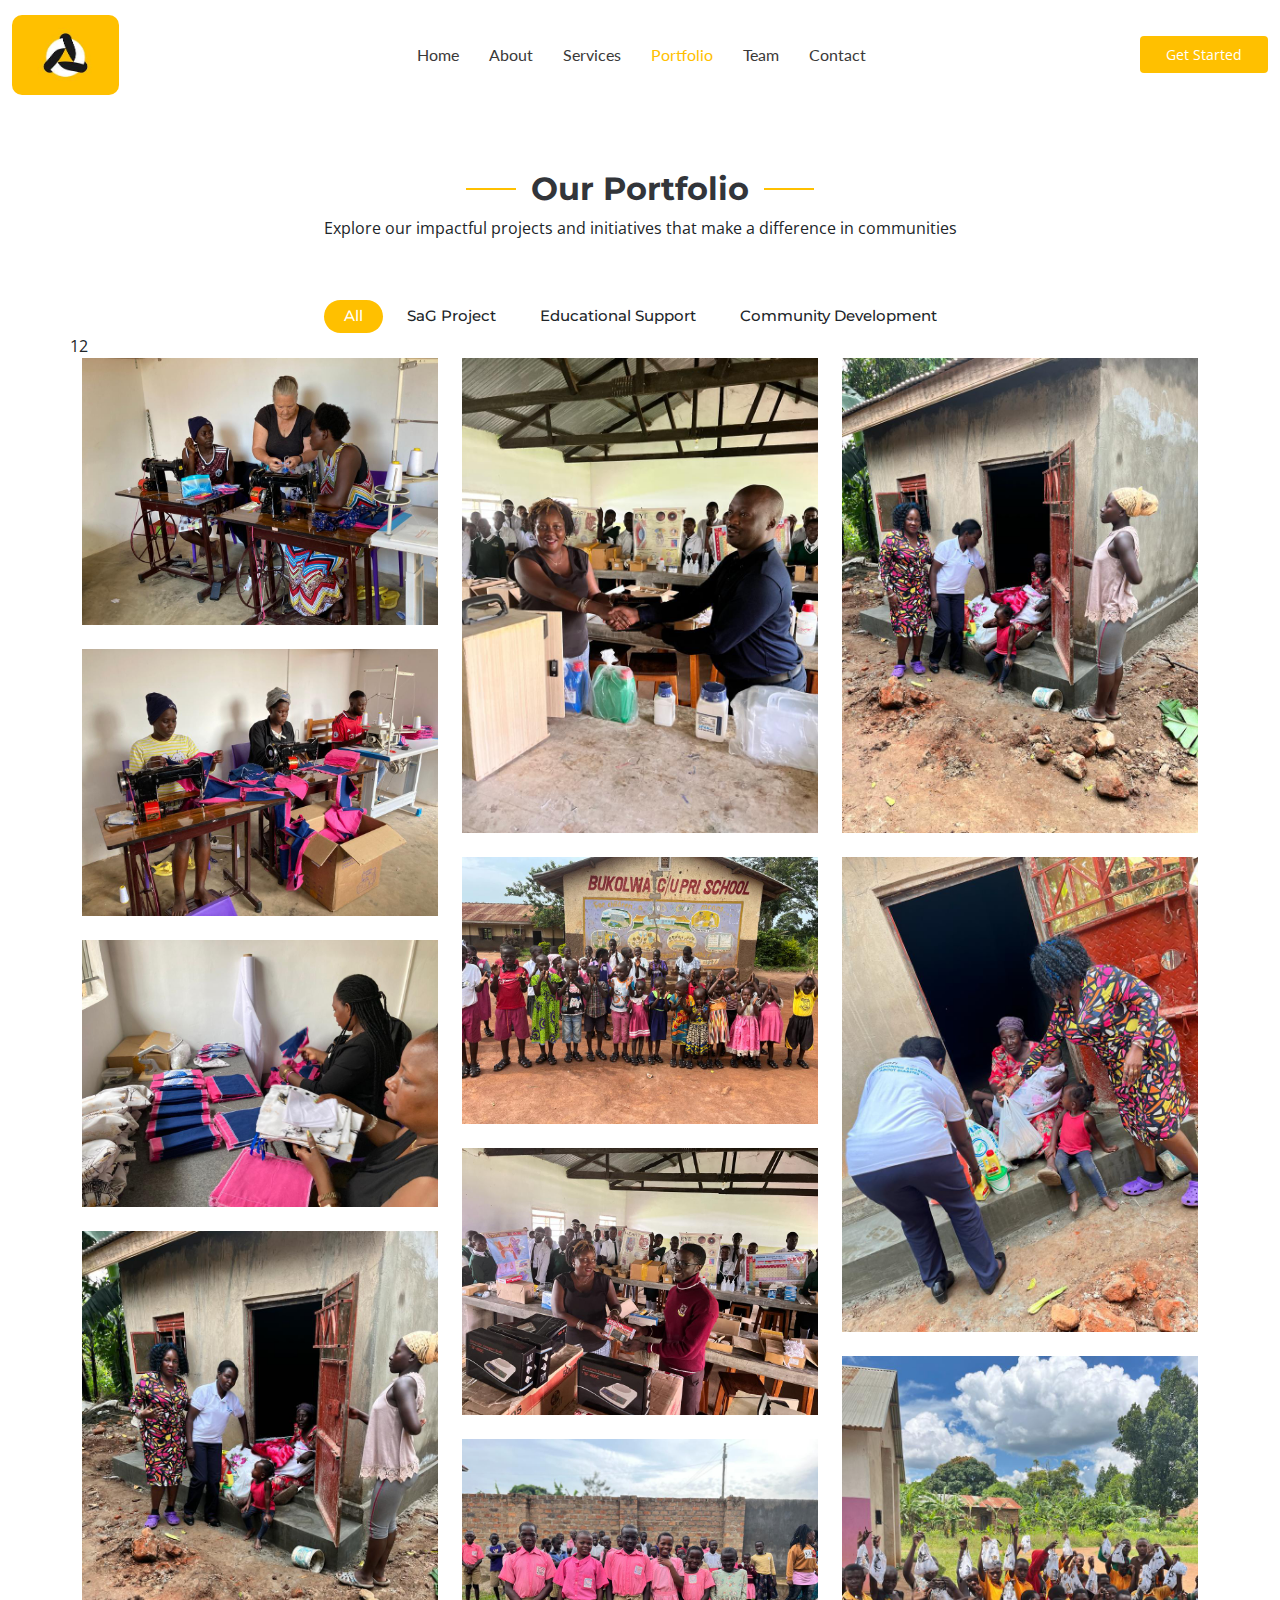
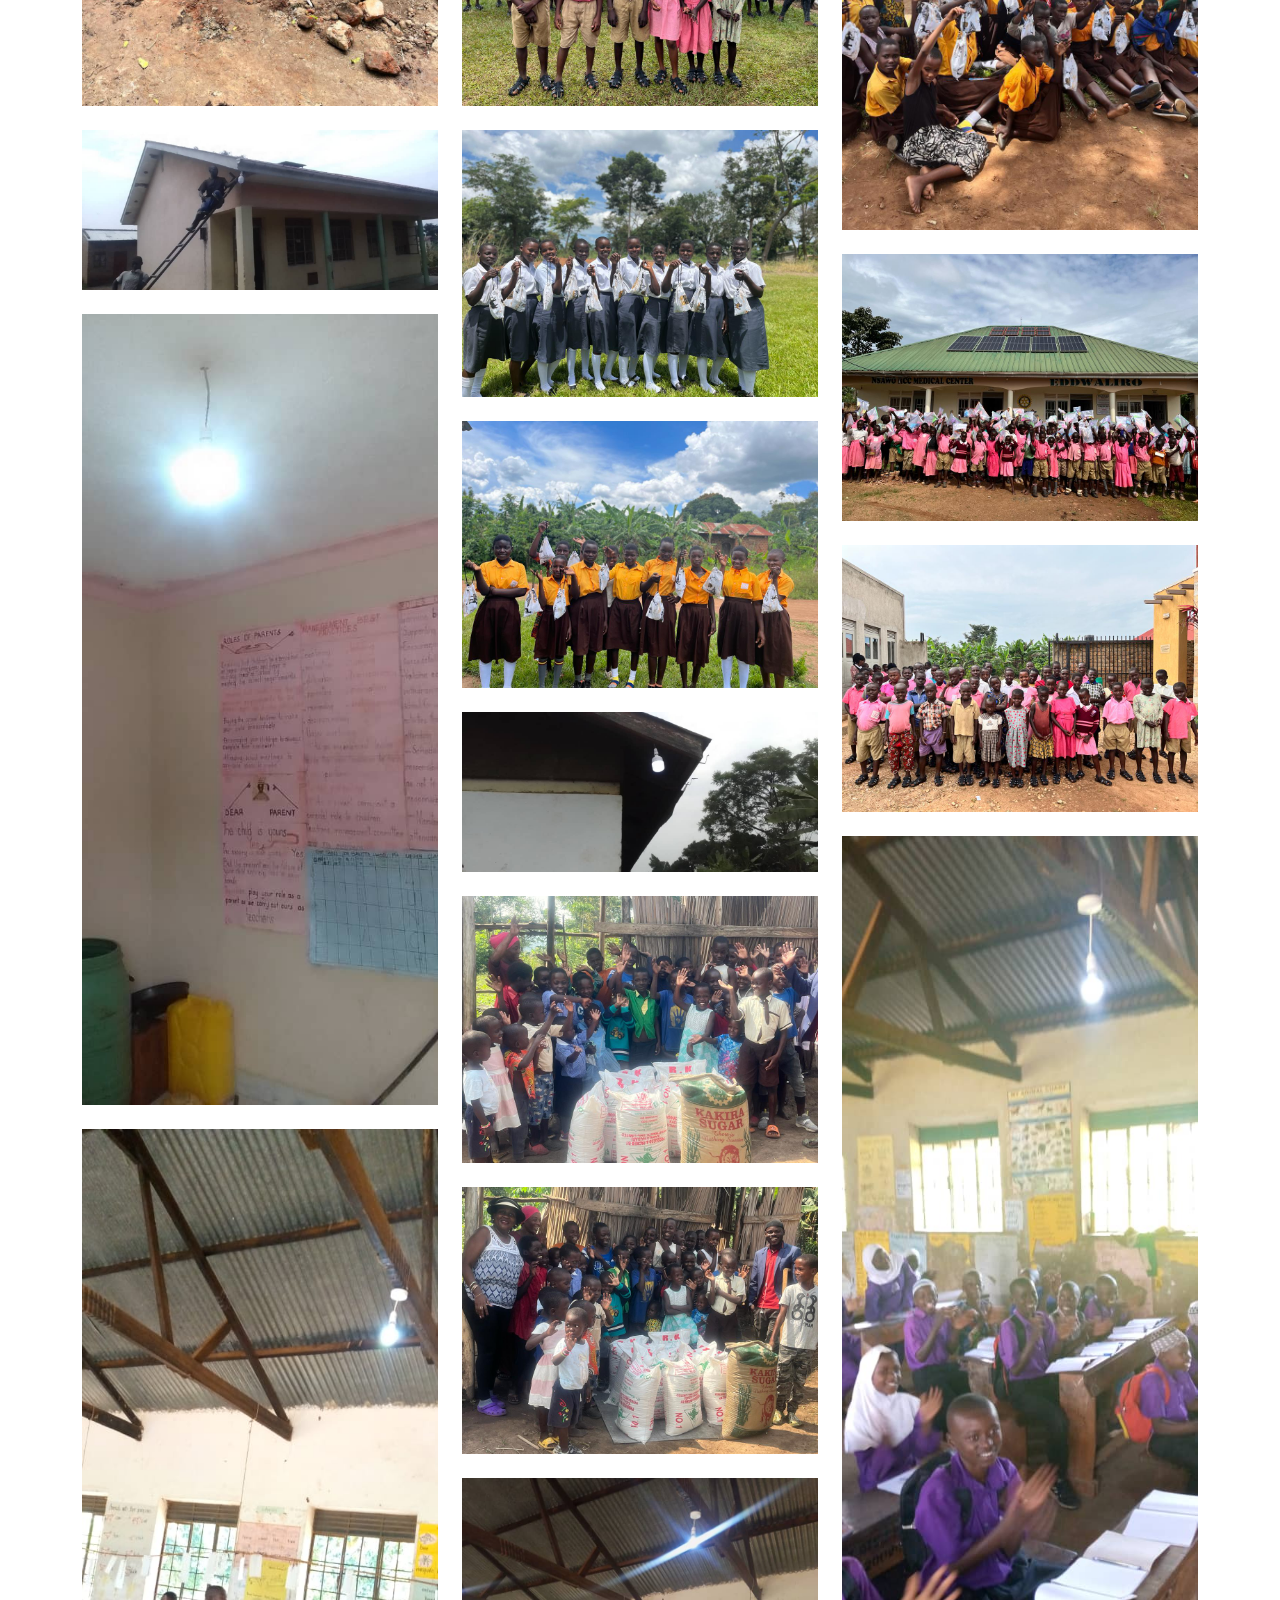
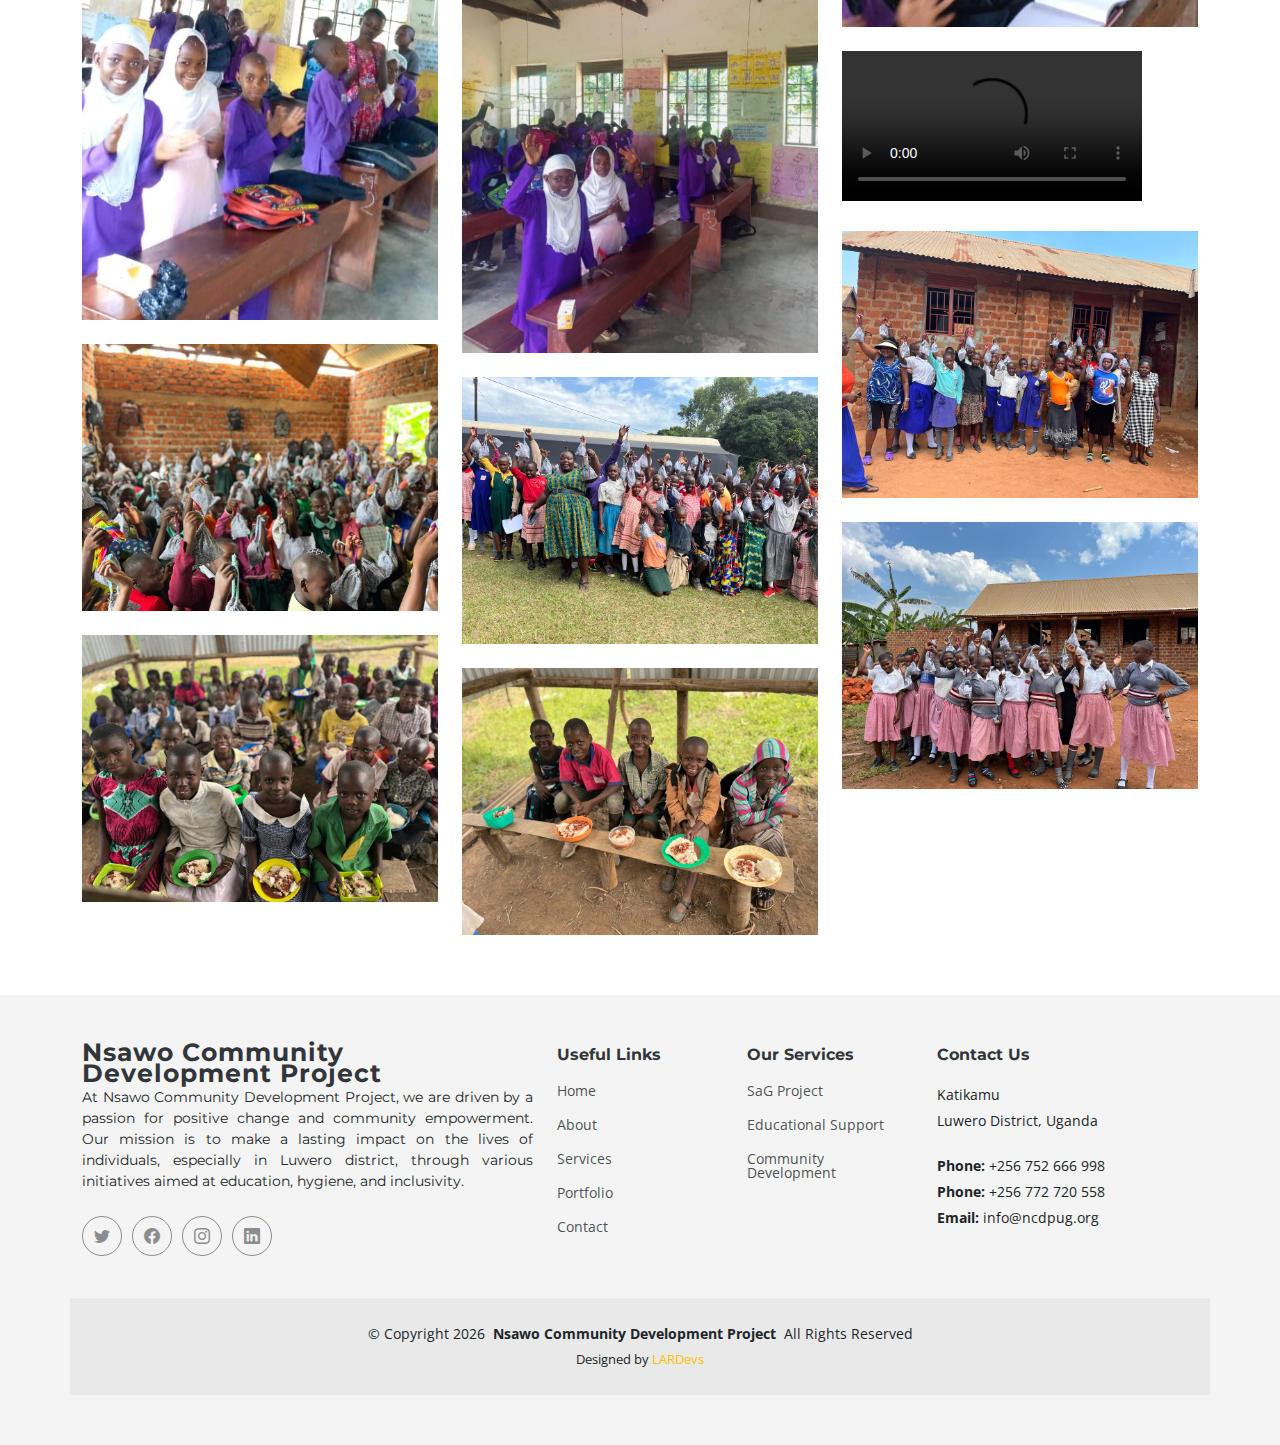
==== NCDPFrontend/portfolio.html @ 75bf456a "Updates" ====
<!DOCTYPE html>
<html lang="en">

<head>
    <meta charset="utf-8">
    <meta content="width=device-width, initial-scale=1.0" name="viewport">

    <title>Portfolio - Nsawo Community Development Project</title>
    <meta content="" name="description">
    <meta content="" name="keywords">

    <!-- Favicons -->
    <link href="assets/img/favicon.png" rel="icon">
    <link href="assets/img/apple-touch-icon.png" rel="apple-touch-icon">

    <!-- Fonts -->
    <link href="https://fonts.googleapis.com" rel="preconnect">
    <link href="https://fonts.gstatic.com" rel="preconnect" crossorigin>
    <link href="https://fonts.googleapis.com/css2?family=Open+Sans:ital,wght@0,300;0,400;0,500;0,600;0,700;0,800;1,300;1,400;1,500;1,600;1,700;1,800&family=Montserrat:ital,wght@0,100;0,200;0,300;0,400;0,500;0,600;0,700;0,800;0,900;1,100;1,200;1,300;1,400;1,500;1,600;1,700;1,800;1,900&family=Lato:ital,wght@0,100;0,300;0,400;0,700;0,900;1,100;1,300;1,400;1,700;1,900&display=swap" rel="stylesheet">

    <!-- Vendor CSS Files -->
    <link href="assets/vendor/bootstrap/css/bootstrap.min.css" rel="stylesheet">
    <link href="assets/vendor/bootstrap-icons/bootstrap-icons.css" rel="stylesheet">
    <link href="assets/vendor/glightbox/css/glightbox.min.css" rel="stylesheet">
    <link href="assets/vendor/swiper/swiper-bundle.min.css" rel="stylesheet">
    <link href="assets/vendor/aos/aos.css" rel="stylesheet">

    <!-- Template Main CSS File -->
    <link href="assets/css/main.css" rel="stylesheet">
</head>

<body class="services-details-page" data-bs-spy="scroll" data-bs-target="#navmenu">

    <!-- ======= Header ======= -->
    <header id="header" class="header sticky-top d-flex align-items-center">
        <div class="container-fluid d-flex align-items-center justify-content-between">

            <a href="index.html" class="logo d-flex align-items-center me-auto me-xl-0">
                <!-- Uncomment the line below if you also wish to use an image logo -->
                <img src="assets/img/logo.png" alt="Logo">
                <!-- <h1>Append</h1>
                <span>.</span> -->
            </a>

            <!-- Nav Menu -->
            <nav id="navmenu" class="navmenu">
                <ul>
                    <li><a href="index.html">Home</a></li>
                    <li><a href="about.html">About</a></li>
                    <li><a href="services.html">Services</a></li>
                    <li><a href="portfolio.html" class="active">Portfolio</a></li>
                    <li><a href="team.html">Team</a></li>
                    <!-- <li><a href="blog.html">Blog</a></li> -->
                    <!-- <li class="dropdown has-dropdown"><a href="#"><span>Dropdown</span> <i class="bi bi-chevron-down"></i></a>
                        <ul class="dd-box-shadow">
                          <li><a href="#">Dropdown 1</a></li>
                          <li class="dropdown has-dropdown"><a href="#"><span>Deep Dropdown</span> <i class="bi bi-chevron-down"></i></a>
                            <ul class="dd-box-shadow">
                              <li><a href="#">Deep Dropdown 1</a></li>
                              <li><a href="#">Deep Dropdown 2</a></li>
                              <li><a href="#">Deep Dropdown 3</a></li>
                              <li><a href="#">Deep Dropdown 4</a></li>
                              <li><a href="#">Deep Dropdown 5</a></li>
                            </ul>
                          </li>
                          <li><a href="#">Dropdown 2</a></li>
                          <li><a href="#">Dropdown 3</a></li>
                          <li><a href="#">Dropdown 4</a></li>
                        </ul>
                      </li> -->
                    <li><a href="contact.html">Contact</a></li>
                </ul>
            
                <i class="mobile-nav-toggle d-xl-none bi bi-list"></i>
            </nav><!-- End Nav Menu -->

            <a class="btn-getstarted" href="about.html">Get Started</a>

        </div>
    </header><!-- End Header -->

    <main id="main">
        <!-- Portfolio Section - Home Page -->
        <section id="portfolio" class="portfolio">

        <!-- Section Title -->
        <div class="container section-title" data-aos="fade-up">
          <h2>Our Portfolio</h2>
          <p>Explore our impactful projects and initiatives that make a difference in communities</p>
        </div><!-- End Section Title -->


        <div class="container">

            <div class="isotope-layout" data-default-filter="*" data-layout="masonry" data-sort="original-order">

            <ul class="portfolio-filters isotope-filters" data-aos="fade-up" data-aos-delay="100">
                <li data-filter="*" class="filter-active">All</li>
                <li data-filter=".filter-app">SaG Project</li>
                <li data-filter=".filter-product">Educational Support</li>
                <li data-filter=".filter-branding">Community Development</li>
            </ul><!-- End Portfolio Filters -->

            <div class="row gy-4 isotope-container" data-aos="fade-up" data-aos-delay="200">

                <div class="col-lg-4 col-md-6 portfolio-item isotope-item filter-app">
                <img src="assets/img/SaG Project/IMG-20240110-WA0005.jpg" class="img-fluid" alt="">
                <div class="portfolio-info">
                    <h4>SaG Project</h4>
                    <p>1st sewing center producing reusable hygenic and enviromentaly friendly sanitary kits</p>
                    <a href="assets/img/SaG Project/IMG-20240110-WA0005.jpg" title="App 1" data-gallery="portfolio-gallery-app" class="glightbox preview-link"><i class="bi bi-zoom-in"></i></a>
                </div>
                </div><!-- End Portfolio Item -->

                <div class="col-lg-4 col-md-6 portfolio-item isotope-item filter-product">
                <img src="assets/img/Educational Support/IMG-20240110-WA0011.jpg" class="img-fluid" alt="">
                <div class="portfolio-info">
                    <h4>Educational Support</h4>
                    <p>Provided science equipment to Ssaku Secondary school</p>
                    <a href="assets/img/Educational Support/IMG-20240110-WA0011.jpg" title="Product 1" data-gallery="portfolio-gallery-product" class="glightbox preview-link"><i class="bi bi-zoom-in"></i></a>
                </div>
                </div><!-- End Portfolio Item -->

                <div class="col-lg-4 col-md-6 portfolio-item isotope-item filter-branding">
                <img src="assets/img/Community Development/WhatsApp Image 2024-01-10 at 08.46.13_1f01ff75.jpg" class="img-fluid" alt="">
                <div class="portfolio-info">
                    <h4>Community Development</h4>
                    <p>Refurbished a home of a grand mother of a physically disabled child ie Angel.</p>
                    <a href="assets/img/Community Development/WhatsApp Image 2024-01-10 at 08.46.13_1f01ff75.jpg" title="Branding 1" data-gallery="portfolio-gallery-branding" class="glightbox preview-link"><i class="bi bi-zoom-in"></i></a>
                </div>
                </div><!-- End Portfolio Item -->

                <div class="col-lg-4 col-md-6 portfolio-item isotope-item filter-app">
                <img src="assets/img/SaG Project/IMG-20240110-WA0006.jpg" class="img-fluid" alt="">
                <div class="portfolio-info">
                    <h4>SaG Project</h4>
                    <p>We have distributed over 1500kits to girls in rural schools.</p>
                    <a href="assets/img/SaG Project/IMG-20240110-WA0006.jpg" title="App 2" data-gallery="portfolio-gallery-app" class="glightbox preview-link"><i class="bi bi-zoom-in"></i></a>
                </div>
                </div><!-- End Portfolio Item -->

                <div class="col-lg-4 col-md-6 portfolio-item isotope-item filter-product">
                <img src="assets/img/Educational Support/WhatsApp Image 2024-01-10 at 08.50.27_135274da.jpg" class="img-fluid" alt="">
                <div class="portfolio-info">
                    <h4>Educational Support</h4>
                    <p>Distributed 100 pairs of shoes that grow to Bukolwa church of Uganda Primary school and Nsawo church of Uganda Primary
                    school.</p>
                    <a href="assets/img/Educational Support/WhatsApp Image 2024-01-10 at 08.50.27_135274da.jpg" title="Product 2" data-gallery="portfolio-gallery-product" class="glightbox preview-link"><i class="bi bi-zoom-in"></i></a>
                </div>
                </div><!-- End Portfolio Item -->

                <div class="col-lg-4 col-md-6 portfolio-item isotope-item filter-branding">
                <img src="assets/img/Community Development/WhatsApp Image 2024-01-10 at 08.46.13_5d9f3b1a.jpg" class="img-fluid" alt="">
                <div class="portfolio-info">
                    <h4>Community Development</h4>
                    <p>Refurbished a home of a grand mother of a physically disabled child ie Angel.</p>
                    <a href="assets/img/Community Development/WhatsApp Image 2024-01-10 at 08.46.13_5d9f3b1a.jpg" title="Branding 2" data-gallery="portfolio-gallery-branding" class="glightbox preview-link"><i class="bi bi-zoom-in"></i></a>
                </div>
                </div><!-- End Portfolio Item -->

                <div class="col-lg-4 col-md-6 portfolio-item isotope-item filter-app">
                <img src="assets/img/SaG Project/IMG-20240110-WA0007.jpg" class="img-fluid" alt="">
                <div class="portfolio-info">
                    <h4>SaG Project</h4>
                    <p>Save a girl project focusing to keep girls in school.</p>
                    <a href="assets/img/SaG Project/IMG-20240110-WA0007.jpg" title="App 3" data-gallery="portfolio-gallery-app" class="glightbox preview-link"><i class="bi bi-zoom-in"></i></a>
                </div>
                </div><!-- End Portfolio Item -->

                <div class="col-lg-4 col-md-6 portfolio-item isotope-item filter-product">
                <img src="assets/img/Educational Support/IMG-20240110-WA0013.jpg" class="img-fluid" alt="">
                <div class="portfolio-info">
                    <h4>Educational Support</h4>
                    <p>The school has a population of 540 students and its located in Luwero district.</p>
                    <a href="assets/img/Educational Support/IMG-20240110-WA0013.jpg" title="Product 3" data-gallery="portfolio-gallery-product" class="glightbox preview-link"><i class="bi bi-zoom-in"></i></a>
                </div>
                </div><!-- End Portfolio Item -->

                <div class="col-lg-4 col-md-6 portfolio-item isotope-item filter-branding">
                <img src="assets/img/Community Development/WhatsApp Image 2024-01-10 at 08.46.13_9b236175.jpg" class="img-fluid" alt="">
                <div class="portfolio-info">
                    <h4>Community Development</h4>
                    <p>Refurbished a home of a grand mother of a physically disabled child ie Angel.</p>
                    <a href="assets/img/Community Development/WhatsApp Image 2024-01-10 at 08.46.13_9b236175.jpg" title="Branding 2" data-gallery="portfolio-gallery-branding" class="glightbox preview-link"><i class="bi bi-zoom-in"></i></a>
                </div>
                </div><!-- End Portfolio Item -->

                <div class="col-lg-4 col-md-6 portfolio-item isotope-item filter-app">
                  <img src="assets/img/SaG Project/IMG-20240110-WA0008.jpg" class="img-fluid" alt="">
                  <div class="portfolio-info">
                    <h4>SaG Project</h4>
                    <p>1st sewing center producing reusable hygenic and enviromentaly friendly sanitary kits</p>
                    <a href="assets/img/SaG Project/IMG-20240110-WA0008.jpg" title="App 1" data-gallery="portfolio-gallery-app"
                      class="glightbox preview-link"><i class="bi bi-zoom-in"></i></a>
                  </div>
                </div><!-- End Portfolio Item -->
                
                <div class="col-lg-4 col-md-6 portfolio-item isotope-item filter-product">
                  <img src="assets/img/Educational Support/WhatsApp Image 2024-01-10 at 08.50.28_d2ff43da.jpg" class="img-fluid" alt="">
                  <div class="portfolio-info">
                    <h4>Educational Support</h4>
                    <p>All in Luwero district</p>
                    <a href="assets/img/Educational Support/WhatsApp Image 2024-01-10 at 08.50.28_d2ff43da.jpg" title="Product 1"
                      data-gallery="portfolio-gallery-product" class="glightbox preview-link"><i class="bi bi-zoom-in"></i></a>
                  </div>
                </div><!-- End Portfolio Item -->
                
                <div class="col-lg-4 col-md-6 portfolio-item isotope-item filter-branding">
                  <img src="assets/img/Community Development/IMG-20240110-WA0040.jpg" class="img-fluid" alt="">
                  <div class="portfolio-info">
                    <h4>Community Development</h4>
                    <p>Provided electricity to Balita Lwogi Primary school. It’s an intergrated school for children with special needs.</p>
                    <a href="assets/img/Community Development/IMG-20240110-WA0040.jpg" title="Branding 1"
                      data-gallery="portfolio-gallery-branding" class="glightbox preview-link"><i class="bi bi-zoom-in"></i></a>
                  </div>
                </div><!-- End Portfolio Item -->
                
                <div class="col-lg-4 col-md-6 portfolio-item isotope-item filter-app">
                  <img src="assets/img/SaG Project/IMG-20240110-WA0009.jpg" class="img-fluid" alt="">
                  <div class="portfolio-info">
                    <h4>SaG Project</h4>
                    <p>We have distributed over 1500kits to girls in rural schools.</p>
                    <a href="assets/img/SaG Project/IMG-20240110-WA0009.jpg" title="App 2" data-gallery="portfolio-gallery-app"
                      class="glightbox preview-link"><i class="bi bi-zoom-in"></i></a>
                  </div>
                </div><!-- End Portfolio Item -->
                
                <div class="col-lg-4 col-md-6 portfolio-item isotope-item filter-product">
                  <img src="assets/img/Educational Support/IMG-20240110-WA0037.jpg" class="img-fluid" alt="">
                  <div class="portfolio-info">
                    <h4>Educational Support</h4>
                    <p>Provided over 250 hygiene kits to children @ kit contains a toothbrush, toothpaste, comb, nail clippers, soap, wash
                    cloth, & Vaseline.</p>
                    <a href="assets/img/Educational Support/IMG-20240110-WA0037.jpg" title="Product 2"
                      data-gallery="portfolio-gallery-product" class="glightbox preview-link"><i class="bi bi-zoom-in"></i></a>
                  </div>
                </div><!-- End Portfolio Item -->
                
                <div class="col-lg-4 col-md-6 portfolio-item isotope-item filter-branding">
                  <img src="assets/img/Community Development/IMG-20240110-WA0042.jpg" class="img-fluid" alt="">
                  <div class="portfolio-info">
                    <h4>Community Development</h4>
                    <p>Balita Lwogi Primary school is an intergrated school for children with special needs.</p>
                    <a href="assets/img/Community Development/IMG-20240110-WA0042.jpg" title="Branding 2"
                      data-gallery="portfolio-gallery-branding" class="glightbox preview-link"><i class="bi bi-zoom-in"></i></a>
                  </div>
                </div><!-- End Portfolio Item -->
                
                <div class="col-lg-4 col-md-6 portfolio-item isotope-item filter-app">
                  <img src="assets/img/SaG Project/IMG-20240110-WA0010.jpg" class="img-fluid" alt="">
                  <div class="portfolio-info">
                    <h4>SaG Project</h4>
                    <p>Save a girl project meant to keep girls in school.</p>
                    <a href="assets/img/SaG Project/IMG-20240110-WA0010.jpg" title="App 3" data-gallery="portfolio-gallery-app"
                      class="glightbox preview-link"><i class="bi bi-zoom-in"></i></a>
                  </div>
                </div><!-- End Portfolio Item -->
                
                <div class="col-lg-4 col-md-6 portfolio-item isotope-item filter-product">
                  <img src="assets/img/Educational Support/WhatsApp Image 2024-01-10 at 08.50.28_54c601d6.jpg" class="img-fluid" alt="">
                  <div class="portfolio-info">
                    <h4>Educational Support</h4>
                    <p>School population is 626 pupils 45 of whom have special needs.</p>
                    <a href="assets/img/Educational Support/WhatsApp Image 2024-01-10 at 08.50.28_54c601d6.jpg" title="Product 3"
                      data-gallery="portfolio-gallery-product" class="glightbox preview-link"><i class="bi bi-zoom-in"></i></a>
                  </div>
                </div><!-- End Portfolio Item -->
                
                <div class="col-lg-4 col-md-6 portfolio-item isotope-item filter-branding">
                  <img src="assets/img/Community Development/IMG-20240110-WA0043.jpg" class="img-fluid" alt="">
                  <div class="portfolio-info">
                    <h4>Community Development</h4>
                    <p>Provided electricity to Balita Lwogi Primary school. It’s an intergrated school for children with special needs.</p>
                    <a href="assets/img/Community Development/IMG-20240110-WA0043.jpg" title="Branding 2"
                      data-gallery="portfolio-gallery-branding" class="glightbox preview-link"><i class="bi bi-zoom-in"></i></a>
                  </div>
                </div><!-- End Portfolio Item -->

                <!-- <div class="col-lg-4 col-md-6 portfolio-item isotope-item filter-app">
                  <img src="assets/img/SaG Project/IMG-20240110-WA0008.jpg" class="img-fluid" alt="">
                  <div class="portfolio-info">
                    <h4>SaG Project</h4>
                    <p>1st sewing center producing reusable hygenic and enviromentaly friendly sanitary kits</p>
                    <a href="assets/img/SaG Project/IMG-20240110-WA0008.jpg" title="App 1" data-gallery="portfolio-gallery-app"
                      class="glightbox preview-link"><i class="bi bi-zoom-in"></i></a>
                  </div>
                </div>End Portfolio Item -->
                
                <div class="col-lg-4 col-md-6 portfolio-item isotope-item filter-product">
                  <img src="assets/img/Educational Support/IMG-20240206-WA0037.jpg" class="img-fluid" alt="">
                  <div class="portfolio-info">
                    <h4>Educational Support</h4>
                    <p>Nsawo community development project provided electricity to Kaswa Muslim Primary school.</p>
                    <a href="assets/img/Educational Support/IMG-20240110-WA0037.jpg" title="Product 1"
                      data-gallery="portfolio-gallery-product" class="glightbox preview-link"><i class="bi bi-zoom-in"></i></a>
                  </div>
                </div>
                <!-- End Portfolio Item -->
                
                <div class="col-lg-4 col-md-6 portfolio-item isotope-item filter-branding">
                  <img src="assets/img/Community Development/food1.jpg" class="img-fluid" alt="">
                  <div class="portfolio-info">
                    <h4>Community Development</h4>
                    <p>We did a food distribution @ kangulumira parents school in Luwero.
                    </p>
                    <a href="assets/img/Community Development/food1.jpg" title="Branding 1"
                      data-gallery="portfolio-gallery-branding" class="glightbox preview-link"><i class="bi bi-zoom-in"></i></a>
                  </div>
                </div><!-- End Portfolio Item -->
                
                <!-- <div class="col-lg-4 col-md-6 portfolio-item isotope-item filter-app">
                  <img src="assets/img/SaG Project/IMG-20240110-WA0009.jpg" class="img-fluid" alt="">
                  <div class="portfolio-info">
                    <h4>SaG Project</h4>
                    <p>We have distributed over 1500kits to girls in rural schools.</p>
                    <a href="assets/img/SaG Project/IMG-20240110-WA0009.jpg" title="App 2" data-gallery="portfolio-gallery-app"
                      class="glightbox preview-link"><i class="bi bi-zoom-in"></i></a>
                  </div>
                </div>End Portfolio Item -->
                
                <div class="col-lg-4 col-md-6 portfolio-item isotope-item filter-product">
                  <img src="assets/img/Educational Support/IMG-20240206-WA0038.jpg" class="img-fluid" alt="">
                  <div class="portfolio-info">
                    <h4>Educational Support</h4>
                    <p>Nsawo community development project provided electricity to Kaswa Muslim Primary school.</p>
                    <a href="assets/img/Educational Support/IMG-20240206-WA0038.jpg" title="Product 2"
                      data-gallery="portfolio-gallery-product" class="glightbox preview-link"><i class="bi bi-zoom-in"></i></a>
                  </div>
                </div>
                <!-- End Portfolio Item -->
                
                <div class="col-lg-4 col-md-6 portfolio-item isotope-item filter-branding">
                  <img src="assets/img/Community Development/food2.jpg" class="img-fluid" alt="">
                  <div class="portfolio-info">
                    <h4>Community Development</h4>
                    <p>We did a food distribution @ kangulumira parents school in Luwero.</p>
                    <a href="assets/img/Community Development/food2.jpg" title="Branding 2"
                      data-gallery="portfolio-gallery-branding" class="glightbox preview-link"><i class="bi bi-zoom-in"></i></a>
                  </div>
                </div><!-- End Portfolio Item -->

                <!-- <div class="col-lg-4 col-md-6 portfolio-item isotope-item filter-app">
                  <img src="assets/img/SaG Project/IMG-20240110-WA0009.jpg" class="img-fluid" alt="">
                  <div class="portfolio-info">
                    <h4>SaG Project</h4>
                    <p>We have distributed over 1500kits to girls in rural schools.</p>
                    <a href="assets/img/SaG Project/IMG-20240110-WA0009.jpg" title="App 2" data-gallery="portfolio-gallery-app"
                      class="glightbox preview-link"><i class="bi bi-zoom-in"></i></a>
                  </div>
                </div>End Portfolio Item -->
                
                <div class="col-lg-4 col-md-6 portfolio-item isotope-item filter-product">
                  <img src="assets/img/Educational Support/IMG-20240206-WA0039.jpg" class="img-fluid" alt="">
                  <div class="portfolio-info">
                    <h4>Educational Support</h4>
                    <p>Nsawo community development project provided electricity to Kaswa Muslim Primary school.</p>
                    <a href="assets/img/Educational Support/IMG-20240206-WA0039.jpg" title="Product 2"
                      data-gallery="portfolio-gallery-product" class="glightbox preview-link"><i class="bi bi-zoom-in"></i></a>
                  </div>
                </div>
                <!-- End Portfolio Item -->
                
                <!-- <div class="col-lg-4 col-md-6 portfolio-item isotope-item filter-branding">
                  <img src="assets/img/Community Development/food2.jpg" class="img-fluid" alt="">
                  <div class="portfolio-info">
                    <h4>Community Development</h4>
                    <p>We did a food distribution @ kangulumira parents school in Luwero.</p>
                    <a href="assets/img/Community Development/food2.jpg" title="Branding 2"
                      data-gallery="portfolio-gallery-branding" class="glightbox preview-link"><i class="bi bi-zoom-in"></i></a>
                  </div>
                </div>End Portfolio Item -->

                <!-- <div class="col-lg-4 col-md-6 portfolio-item isotope-item filter-app">
                  <img src="assets/img/SaG Project/IMG-20240110-WA0009.jpg" class="img-fluid" alt="">
                  <div class="portfolio-info">
                    <h4>SaG Project</h4>
                    <p>We have distributed over 1500kits to girls in rural schools.</p>
                    <a href="assets/img/SaG Project/IMG-20240110-WA0009.jpg" title="App 2" data-gallery="portfolio-gallery-app"
                      class="glightbox preview-link"><i class="bi bi-zoom-in"></i></a>
                  </div>
                </div>End Portfolio Item -->
                
                <div class="col-lg-4 col-md-6 portfolio-item isotope-item filter-product">
                  <video controls class="img-fluid">
                    <source src="assets/img/Educational Support/VID-20240206-WA0005.mp4" type="video/mp4">
                    Your browser does not support the video tag.
                  </video>
                  <div class="portfolio-info">
                    <h4>Educational Support</h4>
                    <p>Nsawo community development project provided electricity to Kaswa Muslim Primary school.</p>
                    <!-- Assuming you're using a lightbox library for video, add the appropriate link for the lightbox here -->
                    <a href="assets/img/Educational Support/VID-20240206-WA0005.mp4" title="Product 2"
                      data-gallery="portfolio-gallery-product" class="glightbox preview-link"><i class="bi bi-zoom-in"></i></a>
                  </div>
                </div>

                <!-- End Portfolio Item -->
                
                <!-- <div class="col-lg-4 col-md-6 portfolio-item isotope-item filter-branding">
                  <img src="assets/img/Community Development/food2.jpg" class="img-fluid" alt="">
                  <div class="portfolio-info">
                    <h4>Community Development</h4>
                    <p>We did a food distribution @ kangulumira parents school in Luwero.</p>
                    <a href="assets/img/Community Development/food2.jpg" title="Branding 2"
                      data-gallery="portfolio-gallery-branding" class="glightbox preview-link"><i class="bi bi-zoom-in"></i></a>
                  </div>
                </div>End Portfolio Item -->

                1

                <!-- <div class="col-lg-4 col-md-6 portfolio-item isotope-item filter-app">
                  <img src="assets/img/SaG Project/IMG-20240110-WA0009.jpg" class="img-fluid" alt="">
                  <div class="portfolio-info">
                    <h4>SaG Project</h4>
                    <p>We have distributed over 1500kits to girls in rural schools.</p>
                    <a href="assets/img/SaG Project/IMG-20240110-WA0009.jpg" title="App 2" data-gallery="portfolio-gallery-app"
                      class="glightbox preview-link"><i class="bi bi-zoom-in"></i></a>
                  </div>
                </div>End Portfolio Item -->
                
                <div class="col-lg-4 col-md-6 portfolio-item isotope-item filter-product">
                  <img src="assets/img/Educational Support/IMG-20240209-WA0009.jpg" class="img-fluid" alt="">
                  <div class="portfolio-info">
                    <h4>Educational Support</h4>
                    <p>Distribution of reusable sanitary kits to girls @ kiziba primary school.</p>
                    <a href="assets/img/Educational Support/IMG-20240209-WA0009.jpg" title="Product 2"
                      data-gallery="portfolio-gallery-product" class="glightbox preview-link"><i class="bi bi-zoom-in"></i></a>
                  </div>
                </div>
                <!-- End Portfolio Item -->
                
                <!-- <div class="col-lg-4 col-md-6 portfolio-item isotope-item filter-branding">
                  <img src="assets/img/Community Development/food2.jpg" class="img-fluid" alt="">
                  <div class="portfolio-info">
                    <h4>Community Development</h4>
                    <p>We did a food distribution @ kangulumira parents school in Luwero.</p>
                    <a href="assets/img/Community Development/food2.jpg" title="Branding 2"
                      data-gallery="portfolio-gallery-branding" class="glightbox preview-link"><i class="bi bi-zoom-in"></i></a>
                  </div>
                </div>End Portfolio Item -->

                <!-- <div class="col-lg-4 col-md-6 portfolio-item isotope-item filter-app">
                  <img src="assets/img/SaG Project/IMG-20240110-WA0009.jpg" class="img-fluid" alt="">
                  <div class="portfolio-info">
                    <h4>SaG Project</h4>
                    <p>We have distributed over 1500kits to girls in rural schools.</p>
                    <a href="assets/img/SaG Project/IMG-20240110-WA0009.jpg" title="App 2" data-gallery="portfolio-gallery-app"
                      class="glightbox preview-link"><i class="bi bi-zoom-in"></i></a>
                  </div>
                </div>End Portfolio Item -->
                
                <div class="col-lg-4 col-md-6 portfolio-item isotope-item filter-product">
                  <img src="assets/img/Educational Support/IMG-20240209-WA0011.jpg" class="img-fluid" alt="">
                  <div class="portfolio-info">
                    <h4>Educational Support</h4>
                    <p>Distribution of reusable sanitary kits to girls @ kiziba primary school.</p>
                    <a href="assets/img/Educational Support/IMG-20240209-WA0011.jpg" title="Product 2"
                      data-gallery="portfolio-gallery-product" class="glightbox preview-link"><i class="bi bi-zoom-in"></i></a>
                  </div>
                </div>

                <!-- End Portfolio Item -->
                
                <!-- <div class="col-lg-4 col-md-6 portfolio-item isotope-item filter-branding">
                  <img src="assets/img/Community Development/food2.jpg" class="img-fluid" alt="">
                  <div class="portfolio-info">
                    <h4>Community Development</h4>
                    <p>We did a food distribution @ kangulumira parents school in Luwero.</p>
                    <a href="assets/img/Community Development/food2.jpg" title="Branding 2"
                      data-gallery="portfolio-gallery-branding" class="glightbox preview-link"><i class="bi bi-zoom-in"></i></a>
                  </div>
                </div>End Portfolio Item -->

                <!-- <div class="col-lg-4 col-md-6 portfolio-item isotope-item filter-app">
                                  <img src="assets/img/SaG Project/IMG-20240110-WA0009.jpg" class="img-fluid" alt="">
                                  <div class="portfolio-info">
                                    <h4>SaG Project</h4>
                                    <p>We have distributed over 1500kits to girls in rural schools.</p>
                                    <a href="assets/img/SaG Project/IMG-20240110-WA0009.jpg" title="App 2" data-gallery="portfolio-gallery-app"
                                      class="glightbox preview-link"><i class="bi bi-zoom-in"></i></a>
                                  </div>
                                </div>End Portfolio Item -->
                
                <div class="col-lg-4 col-md-6 portfolio-item isotope-item filter-product">
                  <img src="assets/img/Educational Support/WhatsApp Image 2024-02-08 at 19.13.47_7f6716dc.jpg" class="img-fluid" alt="">
                  <div class="portfolio-info">
                    <h4>Educational Support</h4>
                    <p>Distribution of reusable sanitary kits to girls @ kiziba primary school.</p>
                    <a href="assets/img/Educational Support/WhatsApp Image 2024-02-08 at 19.13.47_7f6716dc.jpg" title="Product 2"
                      data-gallery="portfolio-gallery-product" class="glightbox preview-link"><i class="bi bi-zoom-in"></i></a>
                  </div>
                </div>
                <!-- End Portfolio Item -->
                
                <!-- <div class="col-lg-4 col-md-6 portfolio-item isotope-item filter-branding">
                                  <img src="assets/img/Community Development/food2.jpg" class="img-fluid" alt="">
                                  <div class="portfolio-info">
                                    <h4>Community Development</h4>
                                    <p>We did a food distribution @ kangulumira parents school in Luwero.</p>
                                    <a href="assets/img/Community Development/food2.jpg" title="Branding 2"
                                      data-gallery="portfolio-gallery-branding" class="glightbox preview-link"><i class="bi bi-zoom-in"></i></a>
                                  </div>
                                </div>End Portfolio Item -->
                
                <!-- <div class="col-lg-4 col-md-6 portfolio-item isotope-item filter-app">
                                  <img src="assets/img/SaG Project/IMG-20240110-WA0009.jpg" class="img-fluid" alt="">
                                  <div class="portfolio-info">
                                    <h4>SaG Project</h4>
                                    <p>We have distributed over 1500kits to girls in rural schools.</p>
                                    <a href="assets/img/SaG Project/IMG-20240110-WA0009.jpg" title="App 2" data-gallery="portfolio-gallery-app"
                                      class="glightbox preview-link"><i class="bi bi-zoom-in"></i></a>
                                  </div>
                                </div>End Portfolio Item -->
                
                <div class="col-lg-4 col-md-6 portfolio-item isotope-item filter-product">
                  <img src="assets/img/Educational Support/WhatsApp Image 2024-02-08 at 19.13.47_bcba7771.jpg" class="img-fluid" alt="">
                  <div class="portfolio-info">
                    <h4>Educational Support</h4>
                    <p>Distribution of reusable sanitary kits to girls @ kiziba primary school.</p>
                    <a href="assets/img/Educational Support/WhatsApp Image 2024-02-08 at 19.13.47_bcba7771.jpg" title="Product 2"
                      data-gallery="portfolio-gallery-product" class="glightbox preview-link"><i class="bi bi-zoom-in"></i></a>
                  </div>
                </div>
                
                <!-- End Portfolio Item -->
                
                <!-- <div class="col-lg-4 col-md-6 portfolio-item isotope-item filter-branding">
                                  <img src="assets/img/Community Development/food2.jpg" class="img-fluid" alt="">
                                  <div class="portfolio-info">
                                    <h4>Community Development</h4>
                                    <p>We did a food distribution @ kangulumira parents school in Luwero.</p>
                                    <a href="assets/img/Community Development/food2.jpg" title="Branding 2"
                                      data-gallery="portfolio-gallery-branding" class="glightbox preview-link"><i class="bi bi-zoom-in"></i></a>
                                  </div>
                                </div>End Portfolio Item -->

                                2
                                <!-- <div class="col-lg-4 col-md-6 portfolio-item isotope-item filter-app">
                                  <img src="assets/img/SaG Project/IMG-20240110-WA0009.jpg" class="img-fluid" alt="">
                                  <div class="portfolio-info">
                                    <h4>SaG Project</h4>
                                    <p>We have distributed over 1500kits to girls in rural schools.</p>
                                    <a href="assets/img/SaG Project/IMG-20240110-WA0009.jpg" title="App 2" data-gallery="portfolio-gallery-app"
                                      class="glightbox preview-link"><i class="bi bi-zoom-in"></i></a>
                                  </div>
                                </div>End Portfolio Item -->
                
                <div class="col-lg-4 col-md-6 portfolio-item isotope-item filter-product">
                  <img src="assets/img/Educational Support/IMG-20240209-WA0008.jpg" class="img-fluid" alt="">
                  <div class="portfolio-info">
                    <h4>Educational Support</h4>
                    <p>Provided supplies such as Food to children at Kangulumira parents school</p>
                    <a href="assets/img/Educational Support/IMG-20240209-WA0008.jpg" title="Product 2"
                      data-gallery="portfolio-gallery-product" class="glightbox preview-link"><i class="bi bi-zoom-in"></i></a>
                  </div>
                </div>
                <!-- End Portfolio Item -->
                
                <!-- <div class="col-lg-4 col-md-6 portfolio-item isotope-item filter-branding">
                                  <img src="assets/img/Community Development/food2.jpg" class="img-fluid" alt="">
                                  <div class="portfolio-info">
                                    <h4>Community Development</h4>
                                    <p>We did a food distribution @ kangulumira parents school in Luwero.</p>
                                    <a href="assets/img/Community Development/food2.jpg" title="Branding 2"
                                      data-gallery="portfolio-gallery-branding" class="glightbox preview-link"><i class="bi bi-zoom-in"></i></a>
                                  </div>
                                </div>End Portfolio Item -->
                
                <!-- <div class="col-lg-4 col-md-6 portfolio-item isotope-item filter-app">
                                  <img src="assets/img/SaG Project/IMG-20240110-WA0009.jpg" class="img-fluid" alt="">
                                  <div class="portfolio-info">
                                    <h4>SaG Project</h4>
                                    <p>We have distributed over 1500kits to girls in rural schools.</p>
                                    <a href="assets/img/SaG Project/IMG-20240110-WA0009.jpg" title="App 2" data-gallery="portfolio-gallery-app"
                                      class="glightbox preview-link"><i class="bi bi-zoom-in"></i></a>
                                  </div>
                                </div>End Portfolio Item -->
                
                <div class="col-lg-4 col-md-6 portfolio-item isotope-item filter-product">
                  <img src="assets/img/Educational Support/IMG-20240209-WA0012.jpg" class="img-fluid" alt="">
                  <div class="portfolio-info">
                    <h4>Educational Support</h4>
                    <p>Provided supplies such as Food to children at Kangulumira parents school</p>
                    <a href="assets/img/Educational Support/IMG-20240209-WA0012.jpg" title="Product 2"
                      data-gallery="portfolio-gallery-product" class="glightbox preview-link"><i class="bi bi-zoom-in"></i></a>
                  </div>
                </div>
                
                <!-- End Portfolio Item -->
                
                <!-- <div class="col-lg-4 col-md-6 portfolio-item isotope-item filter-branding">
                                  <img src="assets/img/Community Development/food2.jpg" class="img-fluid" alt="">
                                  <div class="portfolio-info">
                                    <h4>Community Development</h4>
                                    <p>We did a food distribution @ kangulumira parents school in Luwero.</p>
                                    <a href="assets/img/Community Development/food2.jpg" title="Branding 2"
                                      data-gallery="portfolio-gallery-branding" class="glightbox preview-link"><i class="bi bi-zoom-in"></i></a>
                                  </div>
                                </div>End Portfolio Item -->
                
            </div><!-- End Portfolio Container -->

            </div>

        </div>

        </section><!-- End Portfolio Section -->
    </main>

    <!-- ======= Footer ======= -->
  <footer id="footer" class="footer">

    <div class="container footer-top">
      <div class="row gy-4">
        <div class="col-lg-5 col-md-12 footer-about">
          <a href="index.html" class="logo align-items-center">
            <span>Nsawo Community Development Project</span>
          </a>
          <p align="justify">At Nsawo Community Development Project, we are driven by a passion for positive change and community
            empowerment. Our mission is to make a lasting impact on the lives of individuals, especially in Luwero
            district, through various initiatives aimed at education, hygiene, and inclusivity.</p>
          <div class="social-links d-flex mt-4">
            <a href=""><i class="bi bi-twitter"></i></a>
            <a href=""><i class="bi bi-facebook"></i></a>
            <a href=""><i class="bi bi-instagram"></i></a>
            <a href=""><i class="bi bi-linkedin"></i></a>
          </div>
        </div>

        <div class="col-lg-2 col-6 footer-links">
          <h4>Useful Links</h4>
          <ul>
            <li><a href="index.html">Home</a></li>
            <li><a href="about.html">About</a></li>
            <li><a href="services.html">Services</a></li>
            <li><a href="portfolio.html">Portfolio</a></li>
            <li><a href="contact.html">Contact</a></li>
          </ul>
        </div>

        <div class="col-lg-2 col-6 footer-links">
          <h4>Our Services</h4>
          <ul>
            <li><a href="services.html">SaG Project</a></li>
            <li><a href="services.html">Educational Support</a></li>
            <li><a href="services.html">Community Development</a></li>
          </ul>
        </div>

        <div class="col-lg-3 col-md-12 footer-contact text-center text-md-start">
          <h4>Contact Us</h4>
          <p>Katikamu</p>
          <p>Luwero District, Uganda</p>
          <p class="mt-4"><strong>Phone:</strong> <span>+256 752 666 998</span></p>
          <p><strong>Phone:</strong> <span>+256 772 720 558</span></p>
          <p><strong>Email:</strong> <span>info@ncdpug.org</span></p>
        </div>

      </div>
    </div>

    <div class="container copyright text-center mt-4">
      <p>&copy; <span>Copyright <script>document.write(new Date().getFullYear());</script></span> <strong class="px-1">Nsawo Community Development Project</strong> <span>All Rights Reserved</span></p>
      <div class="credits">
        Designed by <a href="https://latrondav.github.io/lardfolio/">LARDevs</a>
      </div>
    </div>

  </footer><!-- End Footer -->

    <!-- Scroll Top Button -->
    <a href="#" id="scroll-top" class="scroll-top d-flex align-items-center justify-content-center"><i
            class="bi bi-arrow-up-short"></i></a>

    <!-- Preloader -->
    <div id="preloader">
        <div></div>
        <div></div>
        <div></div>
        <div></div>
    </div>

    <!-- Vendor JS Files -->
    <script src="assets/vendor/bootstrap/js/bootstrap.bundle.min.js"></script>
    <script src="assets/vendor/glightbox/js/glightbox.min.js"></script>
    <script src="assets/vendor/purecounter/purecounter_vanilla.js"></script>
    <script src="assets/vendor/isotope-layout/isotope.pkgd.min.js"></script>
    <script src="assets/vendor/swiper/swiper-bundle.min.js"></script>
    <script src="assets/vendor/aos/aos.js"></script>
    <script src="assets/vendor/php-email-form/validate.js"></script>

    <!-- Template Main JS File -->
    <script src="assets/js/main.js"></script>

</body>

</html>
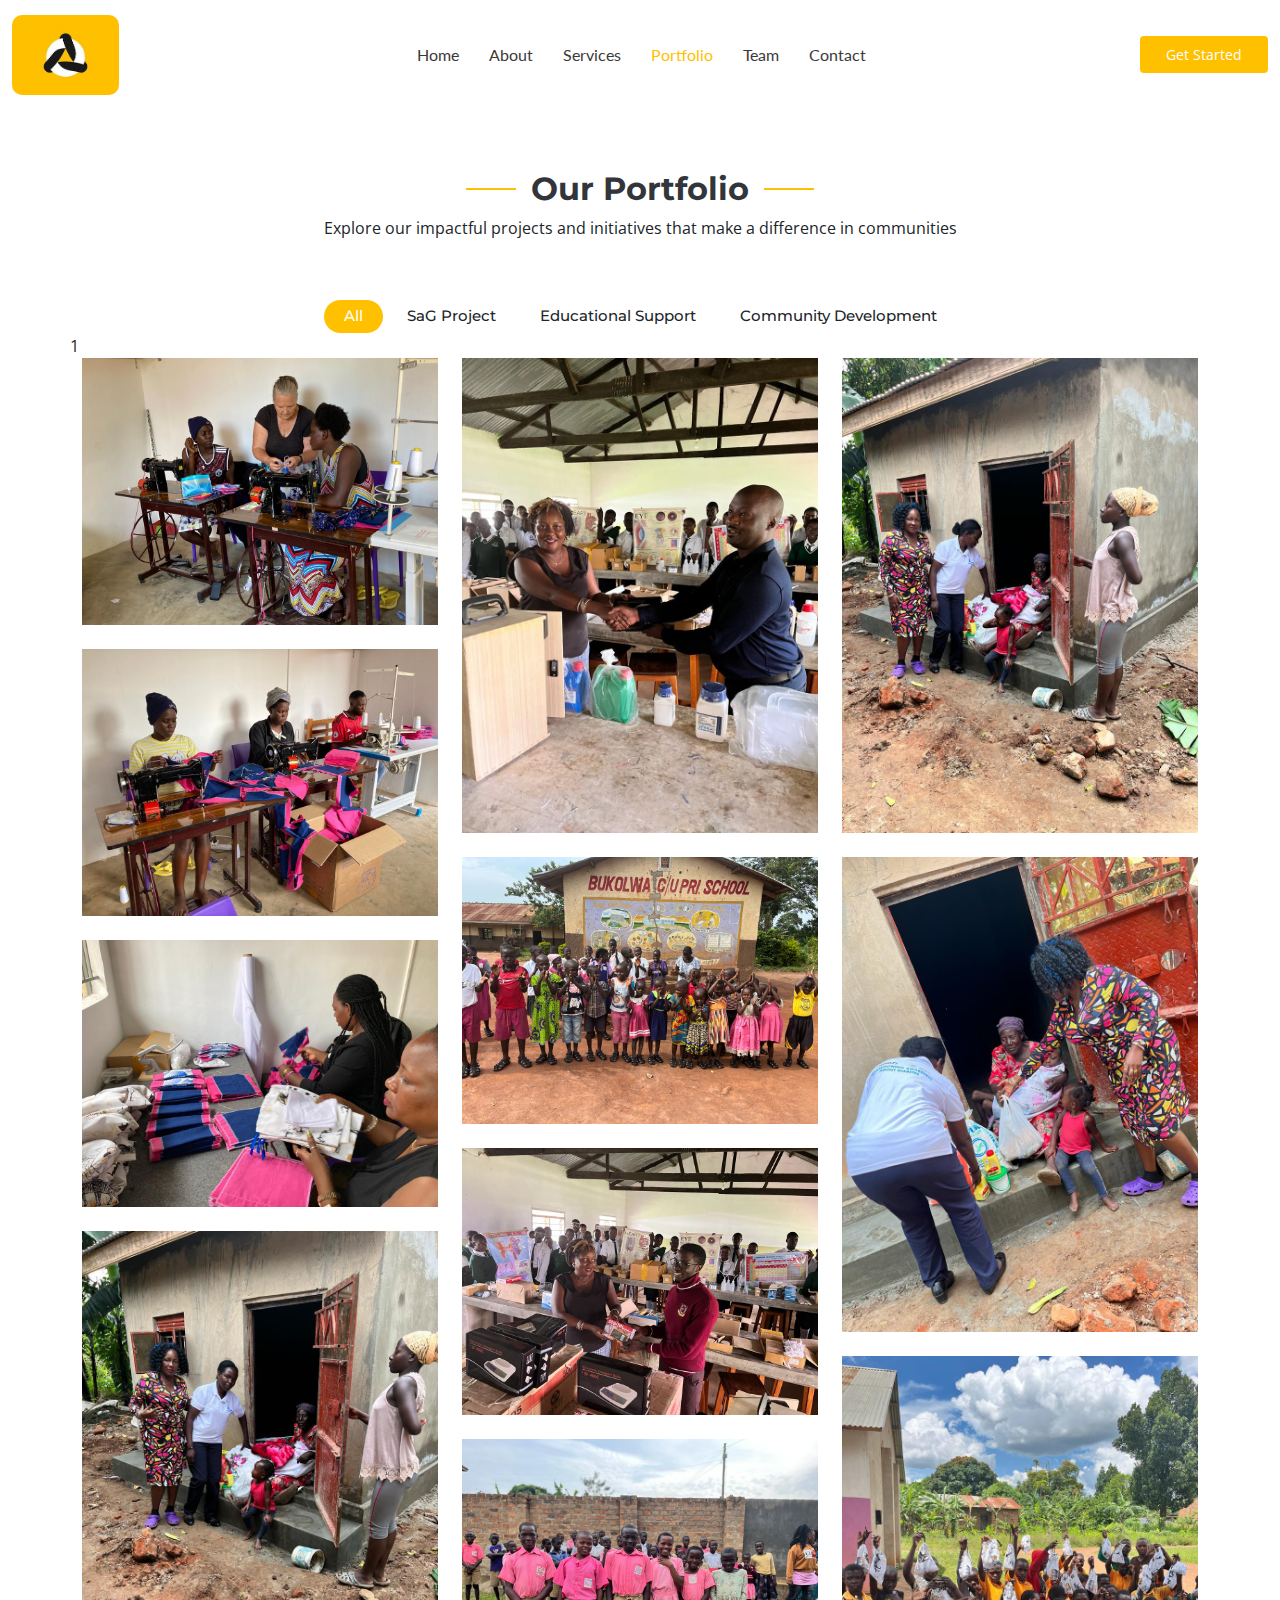
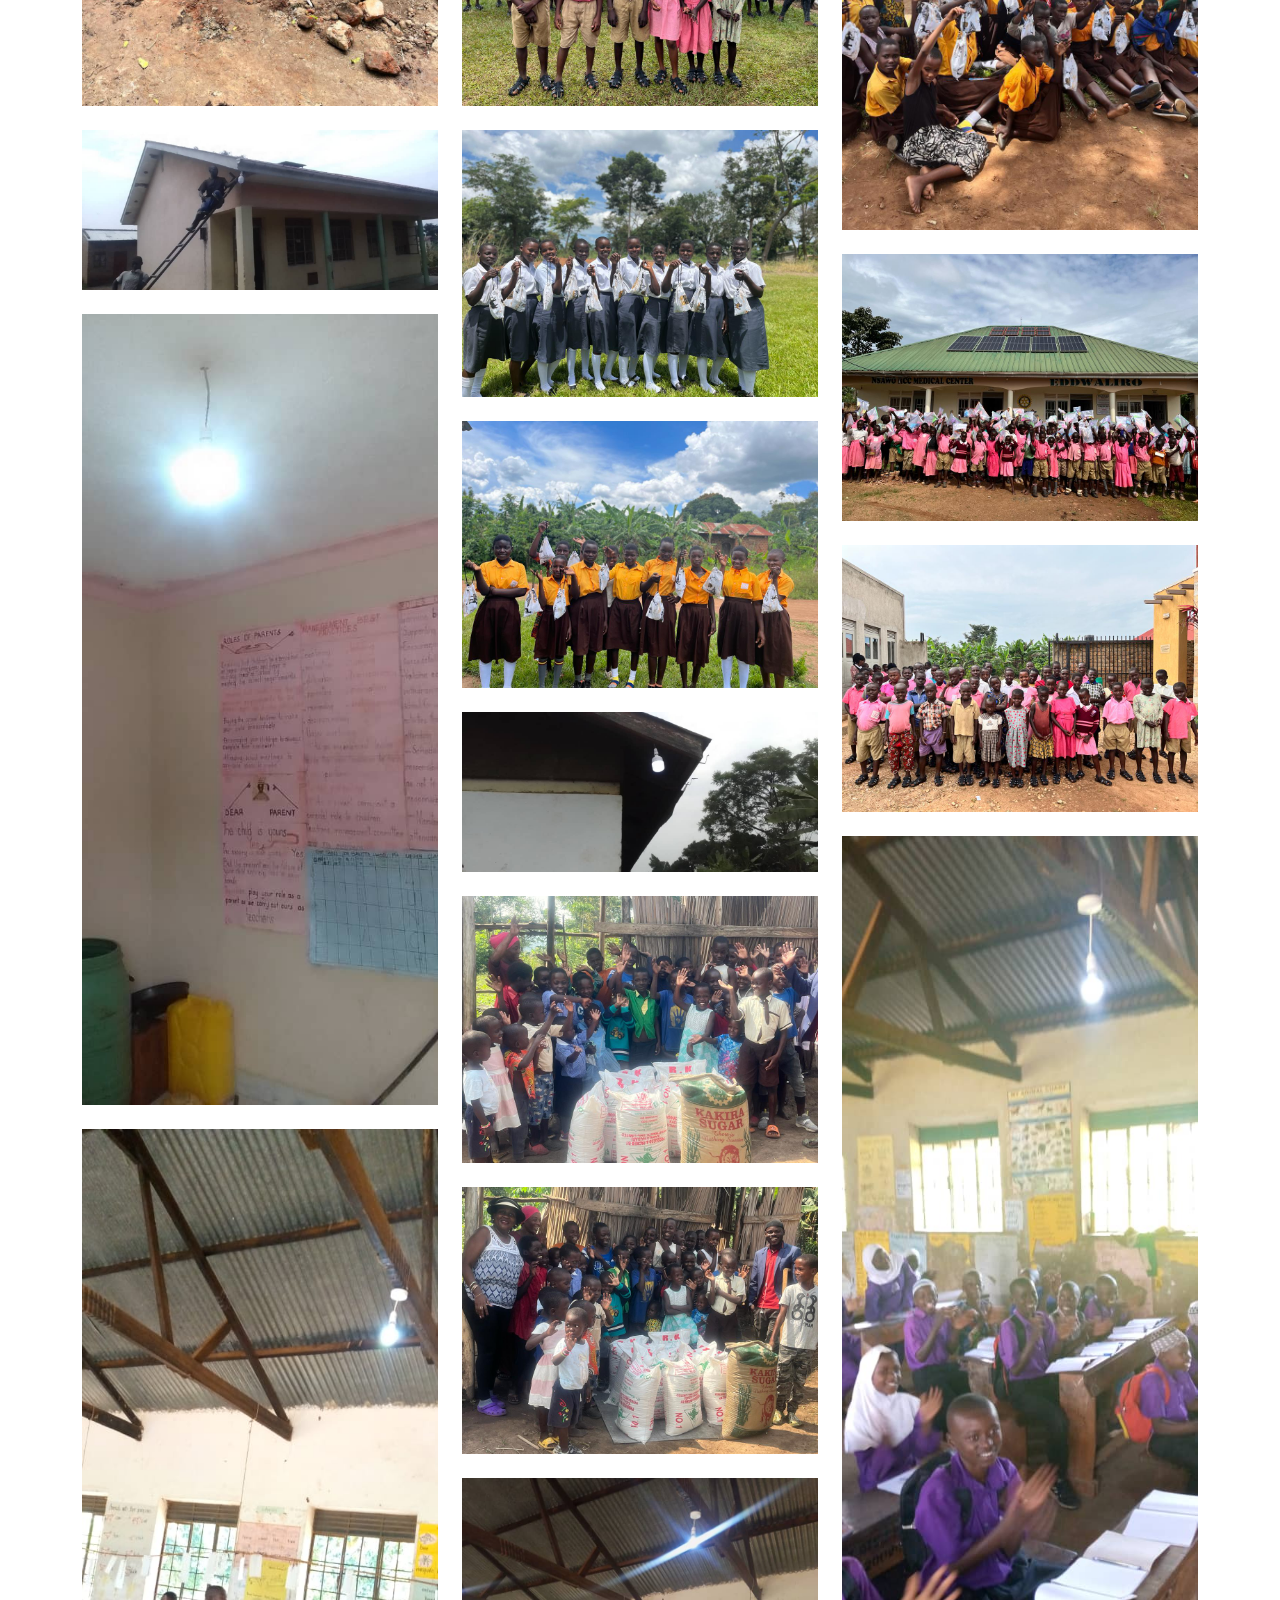
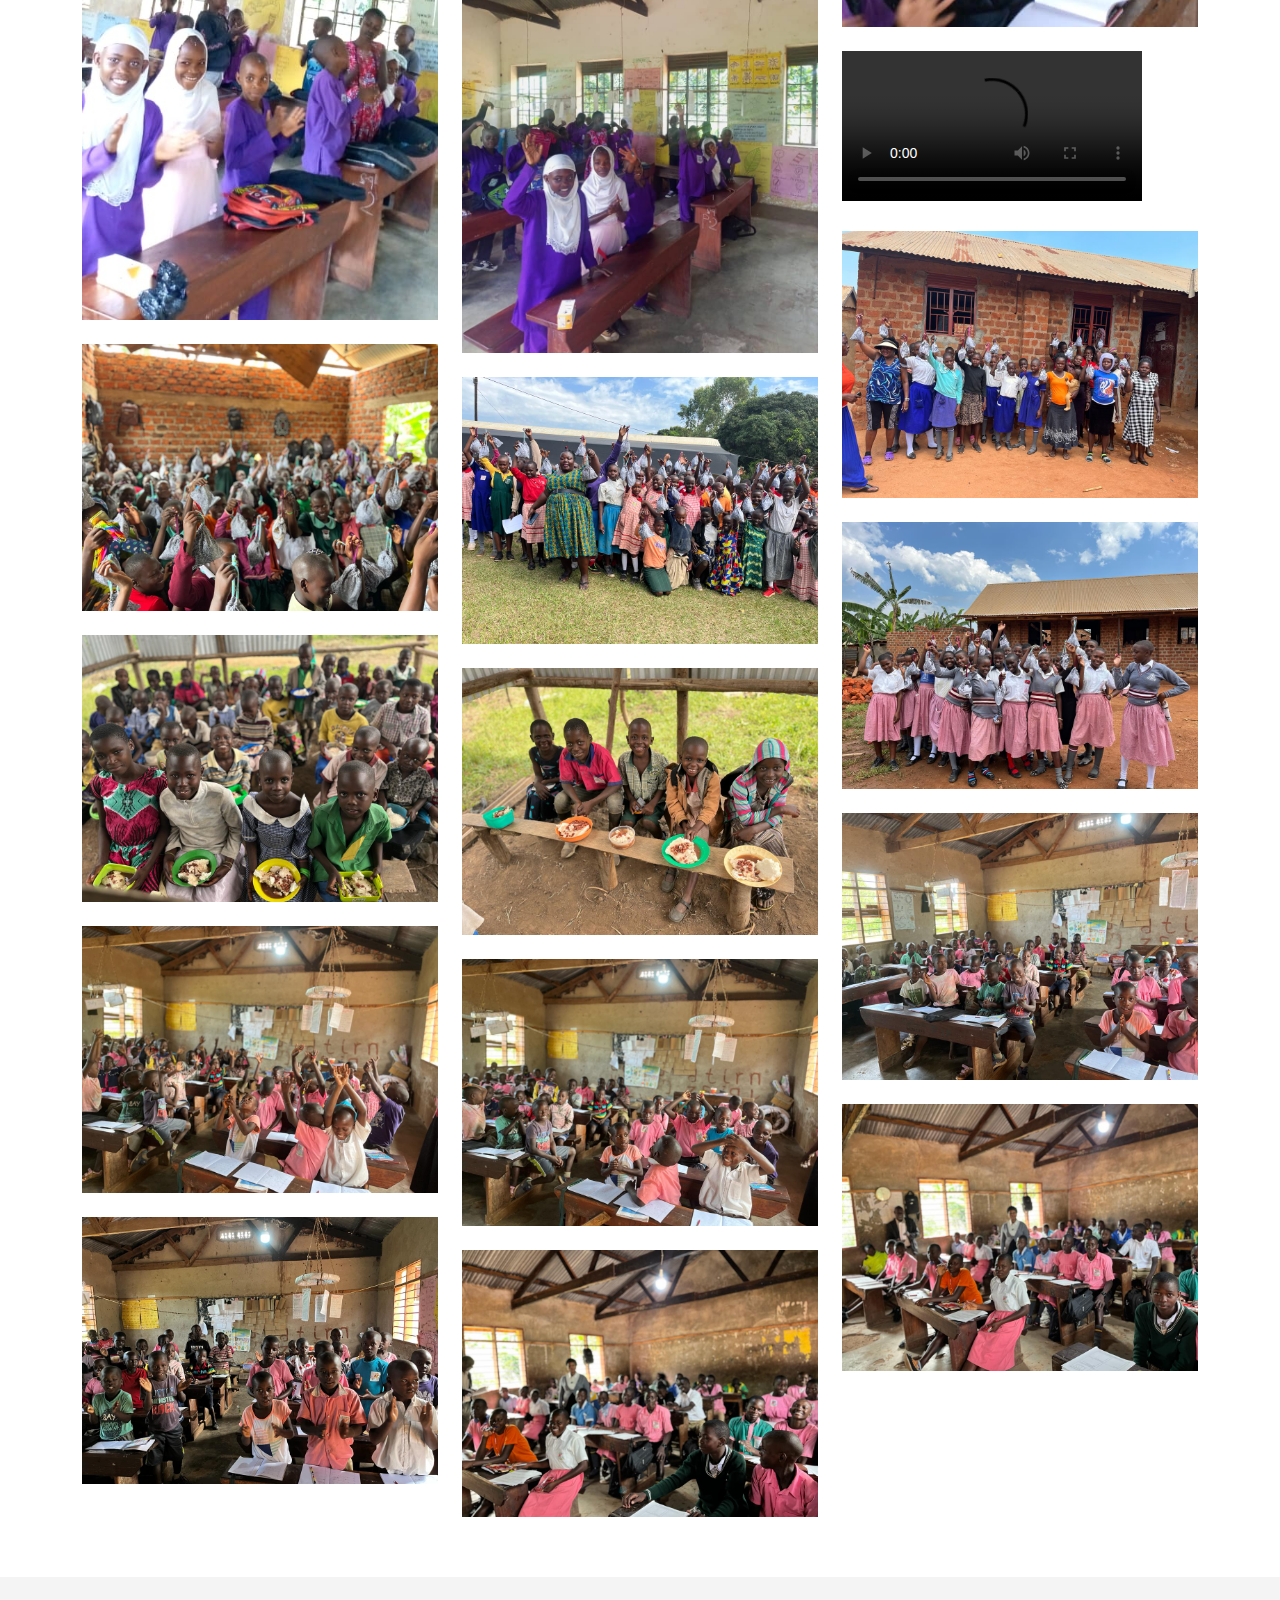
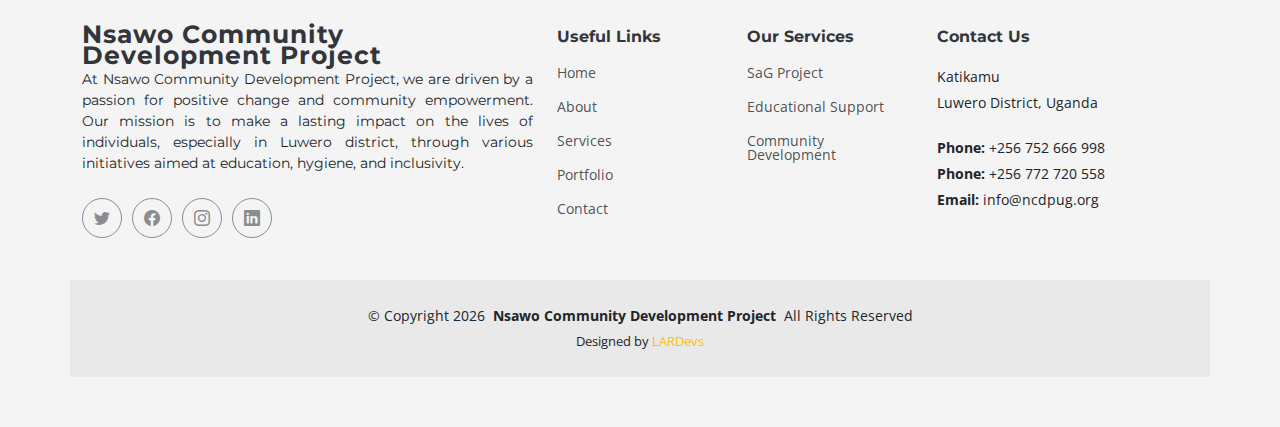
==== commit c2e79f3c: "Updates" ====
--- a/NCDPFrontend/portfolio.html
+++ b/NCDPFrontend/portfolio.html
@@ -406,7 +406,7 @@
                   </div>
                 </div>End Portfolio Item -->
 
-                1
+              
 
                 <!-- <div class="col-lg-4 col-md-6 portfolio-item isotope-item filter-app">
                   <img src="assets/img/SaG Project/IMG-20240110-WA0009.jpg" class="img-fluid" alt="">
@@ -534,7 +534,7 @@
                                   </div>
                                 </div>End Portfolio Item -->
 
-                                2
+                                
                                 <!-- <div class="col-lg-4 col-md-6 portfolio-item isotope-item filter-app">
                                   <img src="assets/img/SaG Project/IMG-20240110-WA0009.jpg" class="img-fluid" alt="">
                                   <div class="portfolio-info">
@@ -597,6 +597,198 @@
                                       data-gallery="portfolio-gallery-branding" class="glightbox preview-link"><i class="bi bi-zoom-in"></i></a>
                                   </div>
                                 </div>End Portfolio Item -->
+
+                                1
+              
+              <!-- <div class="col-lg-4 col-md-6 portfolio-item isotope-item filter-app">
+                                <img src="assets/img/SaG Project/IMG-20240110-WA0009.jpg" class="img-fluid" alt="">
+                                <div class="portfolio-info">
+                                  <h4>SaG Project</h4>
+                                  <p>We have distributed over 1500kits to girls in rural schools.</p>
+                                  <a href="assets/img/SaG Project/IMG-20240110-WA0009.jpg" title="App 2" data-gallery="portfolio-gallery-app"
+                                    class="glightbox preview-link"><i class="bi bi-zoom-in"></i></a>
+                                </div>
+                              </div>End Portfolio Item -->
+              
+              <div class="col-lg-4 col-md-6 portfolio-item isotope-item filter-product">
+                <img src="assets/img/Educational Support/IMG-20240213-WA0010.jpg" class="img-fluid" alt="">
+                <div class="portfolio-info">
+                  <h4>Educational Support</h4>
+                  <p>Electricity connection At Balita Luogi primary school.</p>
+                  <a href="assets/img/Educational Support/IMG-20240213-WA0010.jpg" title="Product 2"
+                    data-gallery="portfolio-gallery-product" class="glightbox preview-link"><i class="bi bi-zoom-in"></i></a>
+                </div>
+              </div>
+              <!-- End Portfolio Item -->
+              
+              <!-- <div class="col-lg-4 col-md-6 portfolio-item isotope-item filter-branding">
+                                <img src="assets/img/Community Development/food2.jpg" class="img-fluid" alt="">
+                                <div class="portfolio-info">
+                                  <h4>Community Development</h4>
+                                  <p>We did a food distribution @ kangulumira parents school in Luwero.</p>
+                                  <a href="assets/img/Community Development/food2.jpg" title="Branding 2"
+                                    data-gallery="portfolio-gallery-branding" class="glightbox preview-link"><i class="bi bi-zoom-in"></i></a>
+                                </div>
+                              </div>End Portfolio Item -->
+              
+              <!-- <div class="col-lg-4 col-md-6 portfolio-item isotope-item filter-app">
+                                <img src="assets/img/SaG Project/IMG-20240110-WA0009.jpg" class="img-fluid" alt="">
+                                <div class="portfolio-info">
+                                  <h4>SaG Project</h4>
+                                  <p>We have distributed over 1500kits to girls in rural schools.</p>
+                                  <a href="assets/img/SaG Project/IMG-20240110-WA0009.jpg" title="App 2" data-gallery="portfolio-gallery-app"
+                                    class="glightbox preview-link"><i class="bi bi-zoom-in"></i></a>
+                                </div>
+                              </div>End Portfolio Item -->
+              
+              <div class="col-lg-4 col-md-6 portfolio-item isotope-item filter-product">
+                <img src="assets/img/Educational Support/IMG-20240213-WA0011.jpg" class="img-fluid" alt="">
+                <div class="portfolio-info">
+                  <h4>Educational Support</h4>
+                  <p>Electricity connection @ Balita Luogi primary school.</p>
+                  <a href="assets/img/Educational Support/IMG-20240213-WA0011.jpg" title="Product 2"
+                    data-gallery="portfolio-gallery-product" class="glightbox preview-link"><i class="bi bi-zoom-in"></i></a>
+                </div>
+              </div>
+              
+              <!-- End Portfolio Item -->
+              
+              <!-- <div class="col-lg-4 col-md-6 portfolio-item isotope-item filter-branding">
+                                <img src="assets/img/Community Development/food2.jpg" class="img-fluid" alt="">
+                                <div class="portfolio-info">
+                                  <h4>Community Development</h4>
+                                  <p>We did a food distribution @ kangulumira parents school in Luwero.</p>
+                                  <a href="assets/img/Community Development/food2.jpg" title="Branding 2"
+                                    data-gallery="portfolio-gallery-branding" class="glightbox preview-link"><i class="bi bi-zoom-in"></i></a>
+                                </div>
+                              </div>End Portfolio Item -->
+              
+              <!-- <div class="col-lg-4 col-md-6 portfolio-item isotope-item filter-app">
+                                                <img src="assets/img/SaG Project/IMG-20240110-WA0009.jpg" class="img-fluid" alt="">
+                                                <div class="portfolio-info">
+                                                  <h4>SaG Project</h4>
+                                                  <p>We have distributed over 1500kits to girls in rural schools.</p>
+                                                  <a href="assets/img/SaG Project/IMG-20240110-WA0009.jpg" title="App 2" data-gallery="portfolio-gallery-app"
+                                                    class="glightbox preview-link"><i class="bi bi-zoom-in"></i></a>
+                                                </div>
+                                              </div>End Portfolio Item -->
+              
+              <div class="col-lg-4 col-md-6 portfolio-item isotope-item filter-product">
+                <img src="assets/img/Educational Support/IMG-20240213-WA0012.jpg" class="img-fluid" alt="">
+                <div class="portfolio-info">
+                  <h4>Educational Support</h4>
+                  <p>Electricity connection @ Balita Luogi primary school.</p>
+                  <a href="assets/img/Educational Support/IMG-20240213-WA0012.jpg" title="Product 2"
+                    data-gallery="portfolio-gallery-product" class="glightbox preview-link"><i class="bi bi-zoom-in"></i></a>
+                </div>
+              </div>
+              <!-- End Portfolio Item -->
+              
+              <!-- <div class="col-lg-4 col-md-6 portfolio-item isotope-item filter-branding">
+                                                <img src="assets/img/Community Development/food2.jpg" class="img-fluid" alt="">
+                                                <div class="portfolio-info">
+                                                  <h4>Community Development</h4>
+                                                  <p>We did a food distribution @ kangulumira parents school in Luwero.</p>
+                                                  <a href="assets/img/Community Development/food2.jpg" title="Branding 2"
+                                                    data-gallery="portfolio-gallery-branding" class="glightbox preview-link"><i class="bi bi-zoom-in"></i></a>
+                                                </div>
+                                              </div>End Portfolio Item -->
+              
+              <!-- <div class="col-lg-4 col-md-6 portfolio-item isotope-item filter-app">
+                                                <img src="assets/img/SaG Project/IMG-20240110-WA0009.jpg" class="img-fluid" alt="">
+                                                <div class="portfolio-info">
+                                                  <h4>SaG Project</h4>
+                                                  <p>We have distributed over 1500kits to girls in rural schools.</p>
+                                                  <a href="assets/img/SaG Project/IMG-20240110-WA0009.jpg" title="App 2" data-gallery="portfolio-gallery-app"
+                                                    class="glightbox preview-link"><i class="bi bi-zoom-in"></i></a>
+                                                </div>
+                                              </div>End Portfolio Item -->
+              
+              <div class="col-lg-4 col-md-6 portfolio-item isotope-item filter-product">
+                <img src="assets/img/Educational Support/IMG-20240213-WA0013.jpg" class="img-fluid" alt="">
+                <div class="portfolio-info">
+                  <h4>Educational Support</h4>
+                  <p>Electricity connection @ Balita Luogi primary school.</p>
+                  <a href="assets/img/Educational Support/IMG-20240213-WA0013.jpg" title="Product 2"
+                    data-gallery="portfolio-gallery-product" class="glightbox preview-link"><i class="bi bi-zoom-in"></i></a>
+                </div>
+              </div>
+              
+              <!-- End Portfolio Item -->
+              
+              <!-- <div class="col-lg-4 col-md-6 portfolio-item isotope-item filter-branding">
+                                                <img src="assets/img/Community Development/food2.jpg" class="img-fluid" alt="">
+                                                <div class="portfolio-info">
+                                                  <h4>Community Development</h4>
+                                                  <p>We did a food distribution @ kangulumira parents school in Luwero.</p>
+                                                  <a href="assets/img/Community Development/food2.jpg" title="Branding 2"
+                                                    data-gallery="portfolio-gallery-branding" class="glightbox preview-link"><i class="bi bi-zoom-in"></i></a>
+                                                </div>
+                                              </div>End Portfolio Item -->
+              
+              
+              <!-- <div class="col-lg-4 col-md-6 portfolio-item isotope-item filter-app">
+                                                <img src="assets/img/SaG Project/IMG-20240110-WA0009.jpg" class="img-fluid" alt="">
+                                                <div class="portfolio-info">
+                                                  <h4>SaG Project</h4>
+                                                  <p>We have distributed over 1500kits to girls in rural schools.</p>
+                                                  <a href="assets/img/SaG Project/IMG-20240110-WA0009.jpg" title="App 2" data-gallery="portfolio-gallery-app"
+                                                    class="glightbox preview-link"><i class="bi bi-zoom-in"></i></a>
+                                                </div>
+                                              </div>End Portfolio Item -->
+              
+              <div class="col-lg-4 col-md-6 portfolio-item isotope-item filter-product">
+                <img src="assets/img/Educational Support/IMG-20240213-WA0014.jpg" class="img-fluid" alt="">
+                <div class="portfolio-info">
+                  <h4>Educational Support</h4>
+                  <p>Electricity connection @ Balita Luogi primary school.</p>
+                  <a href="assets/img/Educational Support/IMG-20240213-WA0014.jpg" title="Product 2"
+                    data-gallery="portfolio-gallery-product" class="glightbox preview-link"><i class="bi bi-zoom-in"></i></a>
+                </div>
+              </div>
+              <!-- End Portfolio Item -->
+              
+              <!-- <div class="col-lg-4 col-md-6 portfolio-item isotope-item filter-branding">
+                                                <img src="assets/img/Community Development/food2.jpg" class="img-fluid" alt="">
+                                                <div class="portfolio-info">
+                                                  <h4>Community Development</h4>
+                                                  <p>We did a food distribution @ kangulumira parents school in Luwero.</p>
+                                                  <a href="assets/img/Community Development/food2.jpg" title="Branding 2"
+                                                    data-gallery="portfolio-gallery-branding" class="glightbox preview-link"><i class="bi bi-zoom-in"></i></a>
+                                                </div>
+                                              </div>End Portfolio Item -->
+              
+              <!-- <div class="col-lg-4 col-md-6 portfolio-item isotope-item filter-app">
+                                                <img src="assets/img/SaG Project/IMG-20240110-WA0009.jpg" class="img-fluid" alt="">
+                                                <div class="portfolio-info">
+                                                  <h4>SaG Project</h4>
+                                                  <p>We have distributed over 1500kits to girls in rural schools.</p>
+                                                  <a href="assets/img/SaG Project/IMG-20240110-WA0009.jpg" title="App 2" data-gallery="portfolio-gallery-app"
+                                                    class="glightbox preview-link"><i class="bi bi-zoom-in"></i></a>
+                                                </div>
+                                              </div>End Portfolio Item -->
+              
+              <div class="col-lg-4 col-md-6 portfolio-item isotope-item filter-product">
+                <img src="assets/img/Educational Support/IMG-20240213-WA0015.jpg" class="img-fluid" alt="">
+                <div class="portfolio-info">
+                  <h4>Educational Support</h4>
+                  <p>Electricity connection @ Balita Luogi primary school.</p>
+                  <a href="assets/img/Educational Support/IMG-20240213-WA0015.jpg" title="Product 2"
+                    data-gallery="portfolio-gallery-product" class="glightbox preview-link"><i class="bi bi-zoom-in"></i></a>
+                </div>
+              </div>
+              
+              <!-- End Portfolio Item -->
+              
+              <!-- <div class="col-lg-4 col-md-6 portfolio-item isotope-item filter-branding">
+                                                <img src="assets/img/Community Development/food2.jpg" class="img-fluid" alt="">
+                                                <div class="portfolio-info">
+                                                  <h4>Community Development</h4>
+                                                  <p>We did a food distribution @ kangulumira parents school in Luwero.</p>
+                                                  <a href="assets/img/Community Development/food2.jpg" title="Branding 2"
+                                                    data-gallery="portfolio-gallery-branding" class="glightbox preview-link"><i class="bi bi-zoom-in"></i></a>
+                                                </div>
+                                              </div>End Portfolio Item -->
                 
             </div><!-- End Portfolio Container -->
 
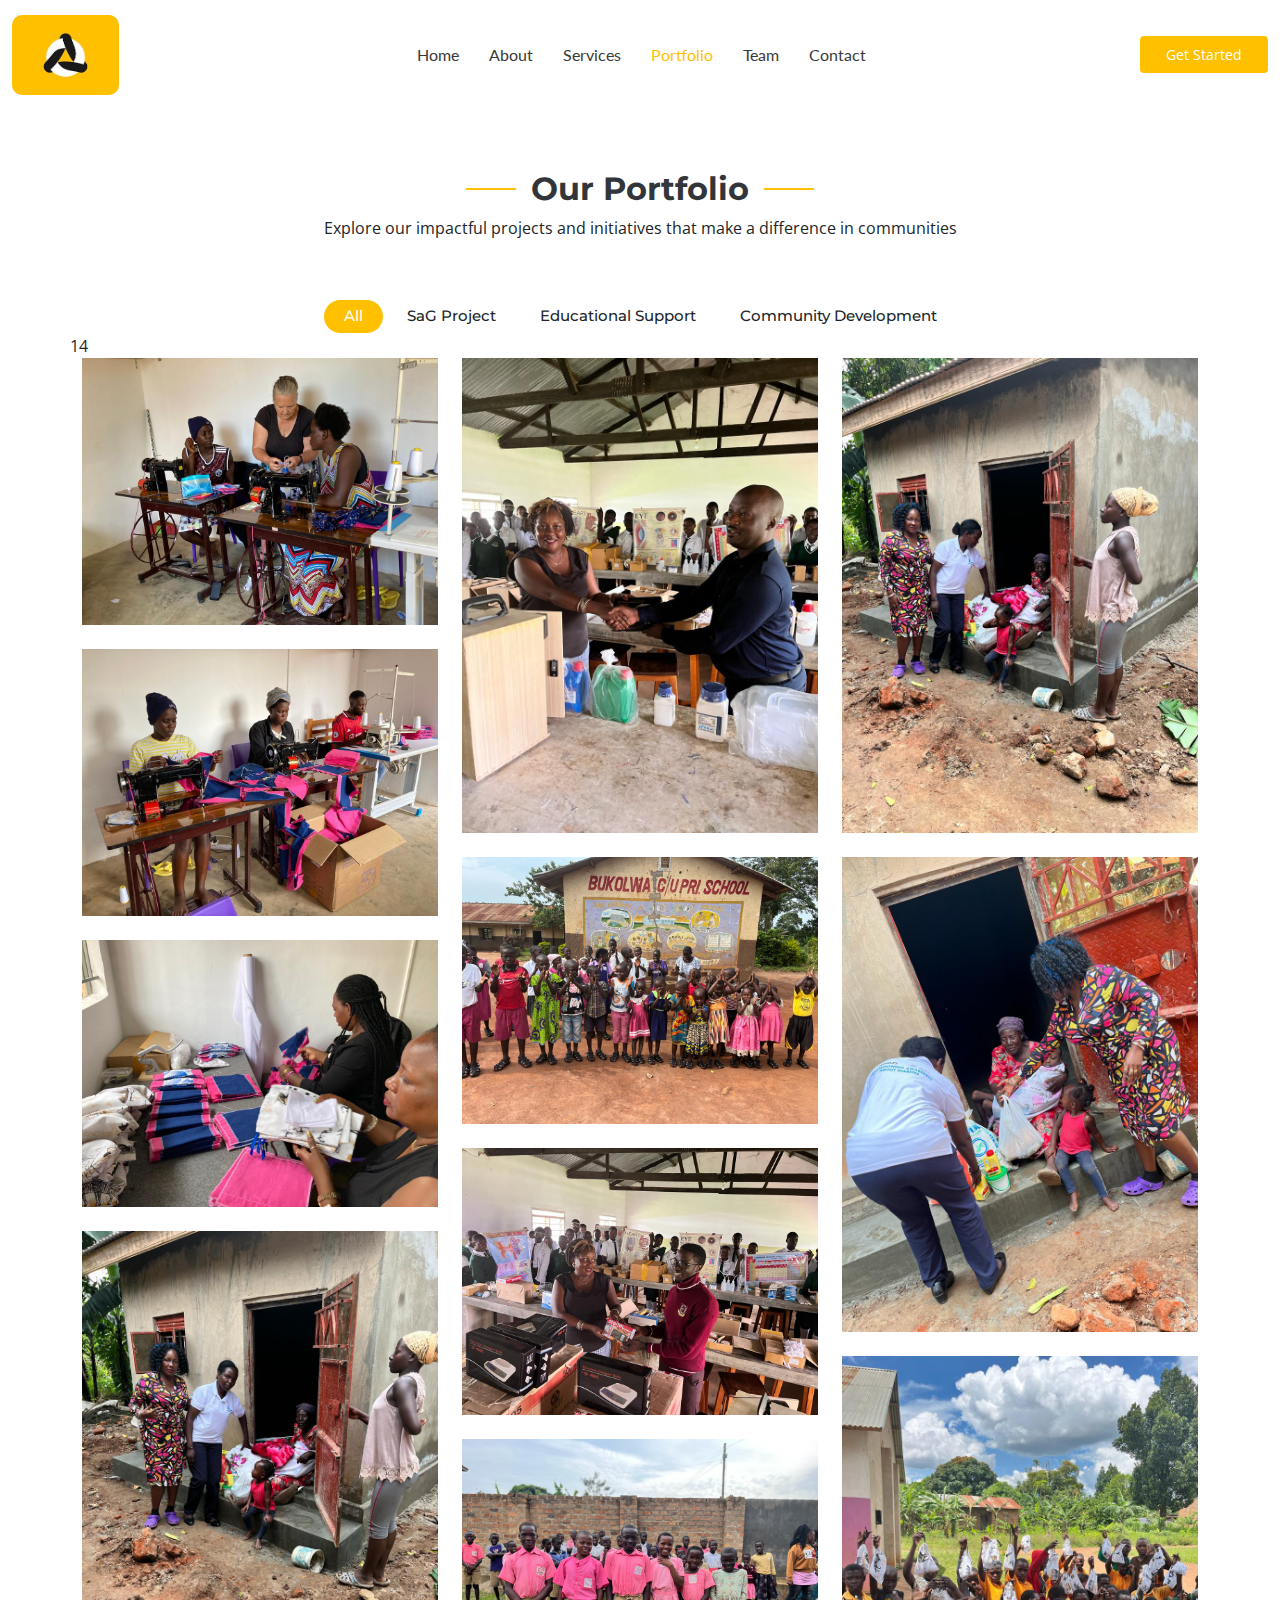
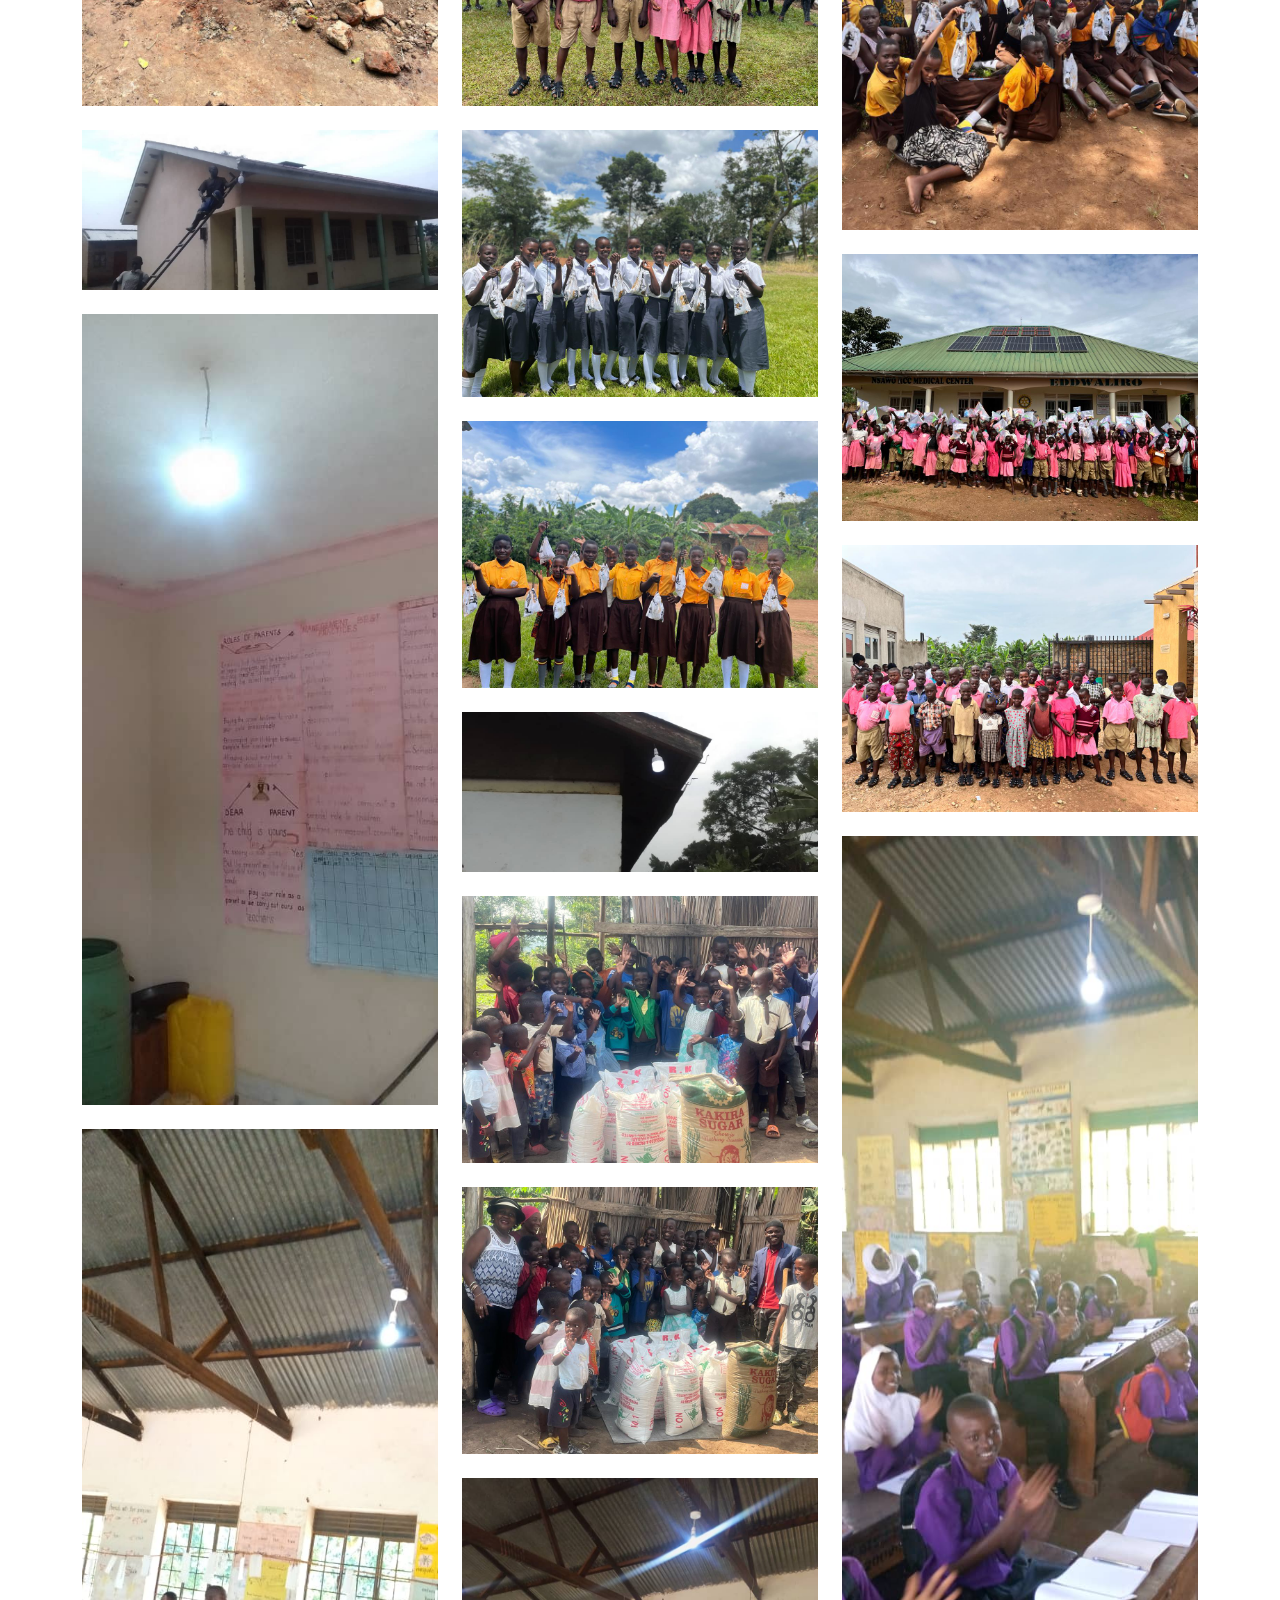
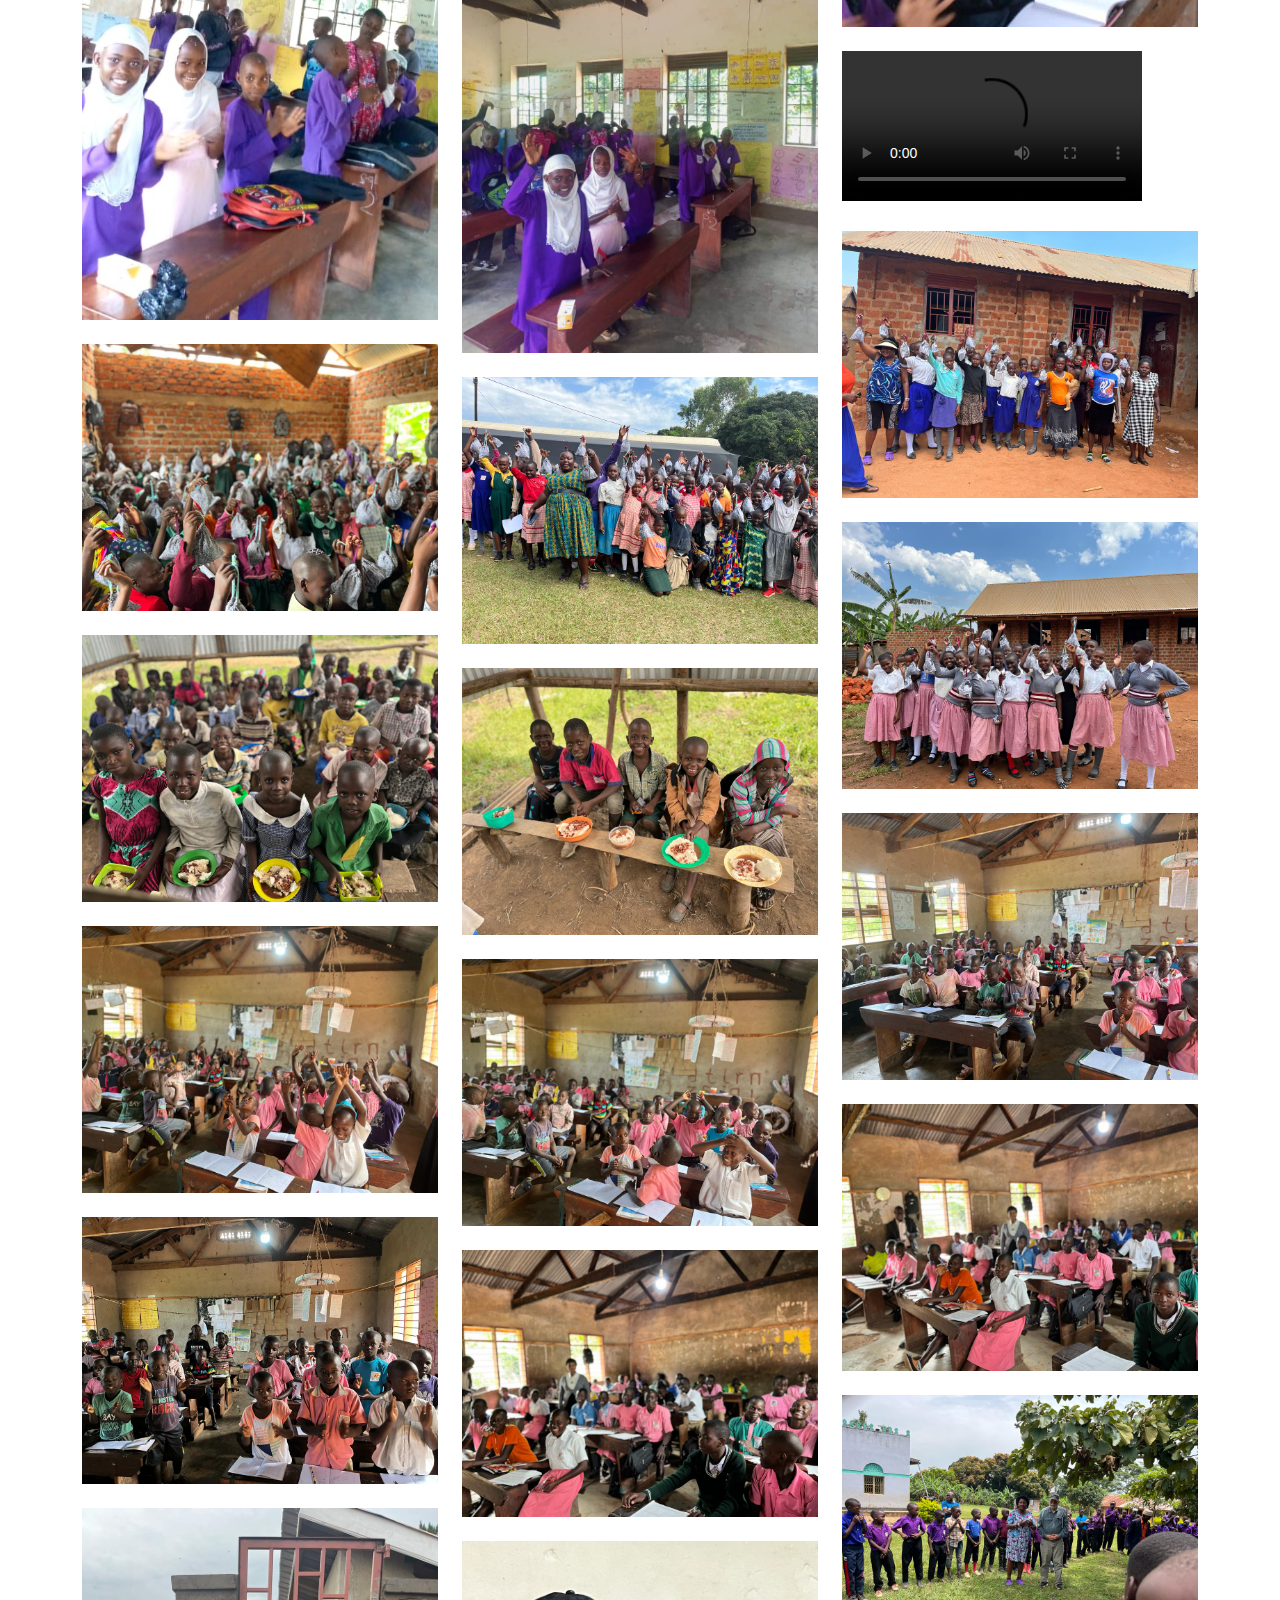
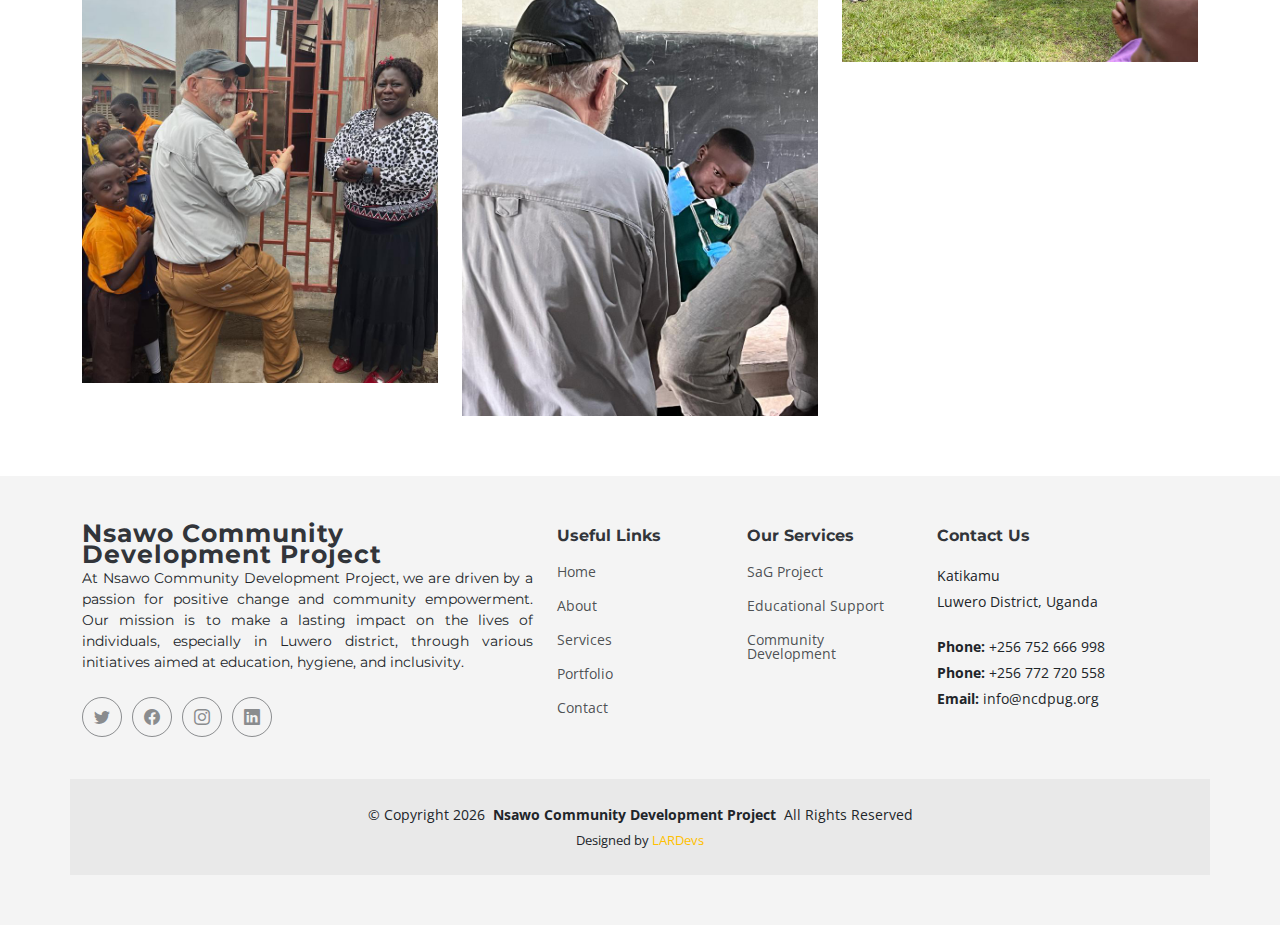
==== commit 6ad7ebe1: "Progress" ====
--- a/NCDPFrontend/portfolio.html
+++ b/NCDPFrontend/portfolio.html
@@ -789,6 +789,94 @@
                                                     data-gallery="portfolio-gallery-branding" class="glightbox preview-link"><i class="bi bi-zoom-in"></i></a>
                                                 </div>
                                               </div>End Portfolio Item -->
+
+                                              4
+
+              <div class="col-lg-4 col-md-6 portfolio-item isotope-item filter-product">
+                <img src="assets/img/Educational Support/WhatsApp Image 2024-02-29 at 14.58.35_833aaf25.jpg" class="img-fluid" alt="">
+                <div class="portfolio-info">
+                  <h4>Educational Support</h4>
+                  <p>Handover of Kaswa Muslim primary school electricity connection</p>
+                  <a href="assets/img/Educational Support/WhatsApp Image 2024-02-29 at 14.58.35_833aaf25.jpg" title="Product 2"
+                    data-gallery="portfolio-gallery-product" class="glightbox preview-link"><i class="bi bi-zoom-in"></i></a>
+                </div>
+              </div>
+              
+              <!-- End Portfolio Item -->
+              
+              <!-- <div class="col-lg-4 col-md-6 portfolio-item isotope-item filter-branding">
+                                                              <img src="assets/img/Community Development/food2.jpg" class="img-fluid" alt="">
+                                                              <div class="portfolio-info">
+                                                                <h4>Community Development</h4>
+                                                                <p>We did a food distribution @ kangulumira parents school in Luwero.</p>
+                                                                <a href="assets/img/Community Development/food2.jpg" title="Branding 2"
+                                                                  data-gallery="portfolio-gallery-branding" class="glightbox preview-link"><i class="bi bi-zoom-in"></i></a>
+                                                              </div>
+                                                            </div>End Portfolio Item -->
+              
+              
+              <!-- <div class="col-lg-4 col-md-6 portfolio-item isotope-item filter-app">
+                                                              <img src="assets/img/SaG Project/IMG-20240110-WA0009.jpg" class="img-fluid" alt="">
+                                                              <div class="portfolio-info">
+                                                                <h4>SaG Project</h4>
+                                                                <p>We have distributed over 1500kits to girls in rural schools.</p>
+                                                                <a href="assets/img/SaG Project/IMG-20240110-WA0009.jpg" title="App 2" data-gallery="portfolio-gallery-app"
+                                                                  class="glightbox preview-link"><i class="bi bi-zoom-in"></i></a>
+                                                              </div>
+                                                            </div>End Portfolio Item -->
+              
+              <div class="col-lg-4 col-md-6 portfolio-item isotope-item filter-product">
+                <img src="assets/img/Educational Support/WhatsApp Image 2024-02-29 at 14.58.35_e3ca7ded.jpg" class="img-fluid" alt="">
+                <div class="portfolio-info">
+                  <h4>Educational Support</h4>
+                  <p>Handover of Kyetume c/u primary school pit latrines</p>
+                  <a href="assets/img/Educational Support/WhatsApp Image 2024-02-29 at 14.58.35_e3ca7ded.jpg" title="Product 2"
+                    data-gallery="portfolio-gallery-product" class="glightbox preview-link"><i class="bi bi-zoom-in"></i></a>
+                </div>
+              </div>
+              <!-- End Portfolio Item -->
+              
+              <!-- <div class="col-lg-4 col-md-6 portfolio-item isotope-item filter-branding">
+                                                              <img src="assets/img/Community Development/food2.jpg" class="img-fluid" alt="">
+                                                              <div class="portfolio-info">
+                                                                <h4>Community Development</h4>
+                                                                <p>We did a food distribution @ kangulumira parents school in Luwero.</p>
+                                                                <a href="assets/img/Community Development/food2.jpg" title="Branding 2"
+                                                                  data-gallery="portfolio-gallery-branding" class="glightbox preview-link"><i class="bi bi-zoom-in"></i></a>
+                                                              </div>
+                                                            </div>End Portfolio Item -->
+              
+              <!-- <div class="col-lg-4 col-md-6 portfolio-item isotope-item filter-app">
+                                                              <img src="assets/img/SaG Project/IMG-20240110-WA0009.jpg" class="img-fluid" alt="">
+                                                              <div class="portfolio-info">
+                                                                <h4>SaG Project</h4>
+                                                                <p>We have distributed over 1500kits to girls in rural schools.</p>
+                                                                <a href="assets/img/SaG Project/IMG-20240110-WA0009.jpg" title="App 2" data-gallery="portfolio-gallery-app"
+                                                                  class="glightbox preview-link"><i class="bi bi-zoom-in"></i></a>
+                                                              </div>
+                                                            </div>End Portfolio Item -->
+              
+              <div class="col-lg-4 col-md-6 portfolio-item isotope-item filter-product">
+                <img src="assets/img/Educational Support/WhatsApp Image 2024-02-29 at 14.58.35_7dcb1443.jpg" class="img-fluid" alt="">
+                <div class="portfolio-info">
+                  <h4>Educational Support</h4>
+                  <p>Handover of Ssaku secondary school science Lab.</p>
+                  <a href="assets/img/Educational Support/WhatsApp Image 2024-02-29 at 14.58.35_7dcb1443.jpg" title="Product 2"
+                    data-gallery="portfolio-gallery-product" class="glightbox preview-link"><i class="bi bi-zoom-in"></i></a>
+                </div>
+              </div>
+              
+              <!-- End Portfolio Item -->
+              
+              <!-- <div class="col-lg-4 col-md-6 portfolio-item isotope-item filter-branding">
+                                                              <img src="assets/img/Community Development/food2.jpg" class="img-fluid" alt="">
+                                                              <div class="portfolio-info">
+                                                                <h4>Community Development</h4>
+                                                                <p>We did a food distribution @ kangulumira parents school in Luwero.</p>
+                                                                <a href="assets/img/Community Development/food2.jpg" title="Branding 2"
+                                                                  data-gallery="portfolio-gallery-branding" class="glightbox preview-link"><i class="bi bi-zoom-in"></i></a>
+                                                              </div>
+                                                            </div>End Portfolio Item -->
                 
             </div><!-- End Portfolio Container -->
 
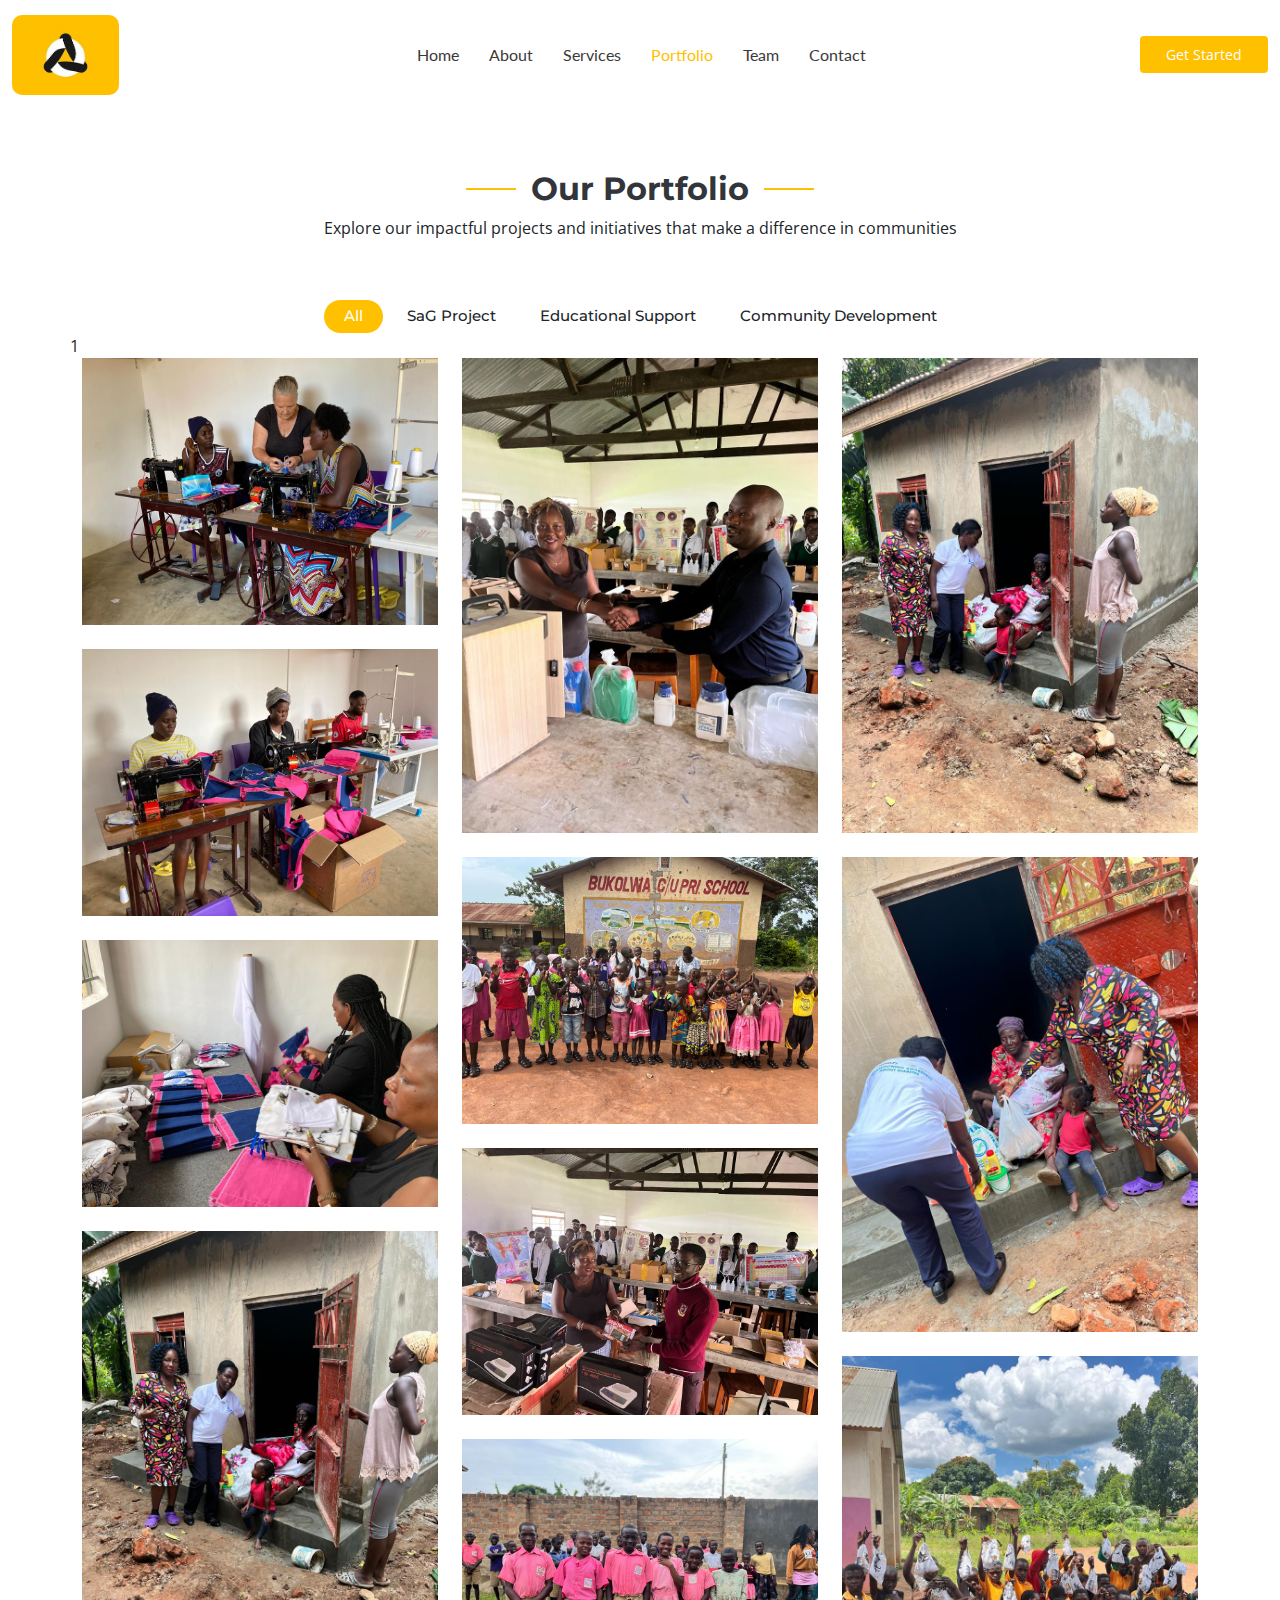
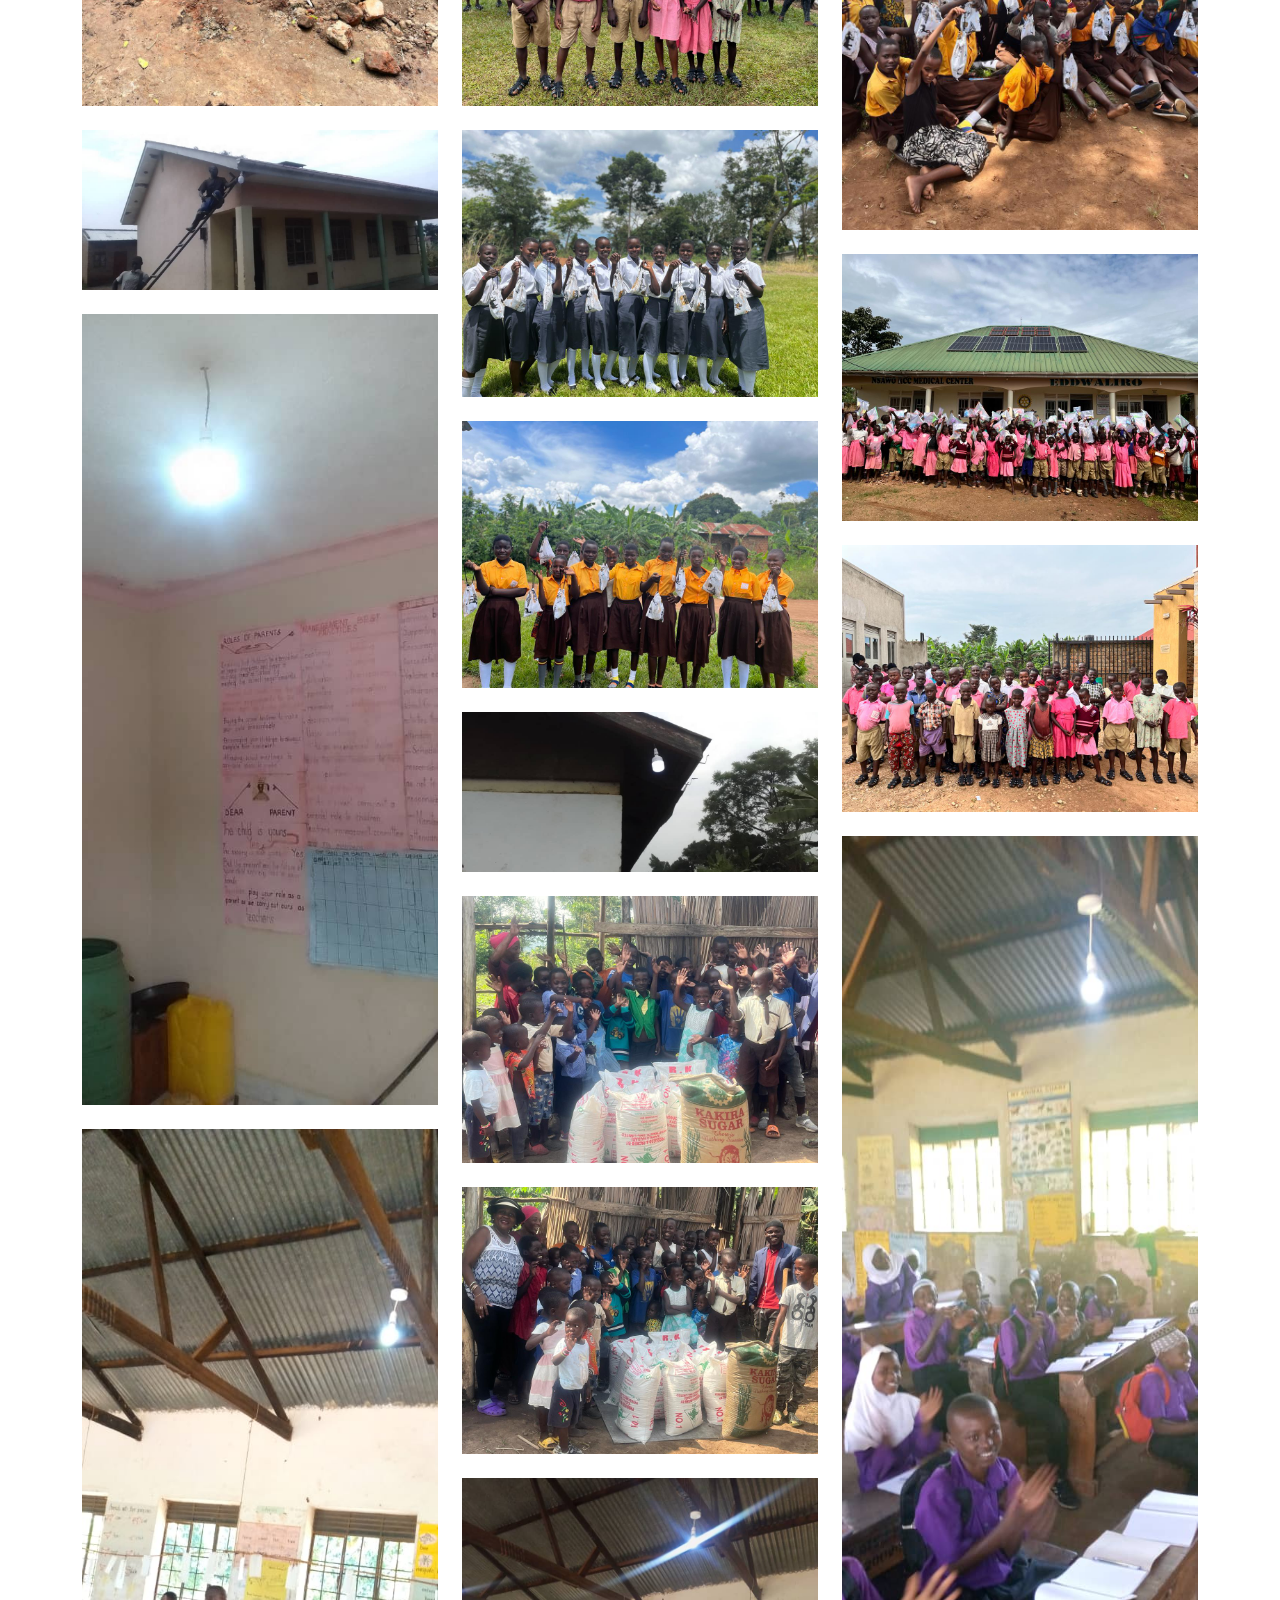
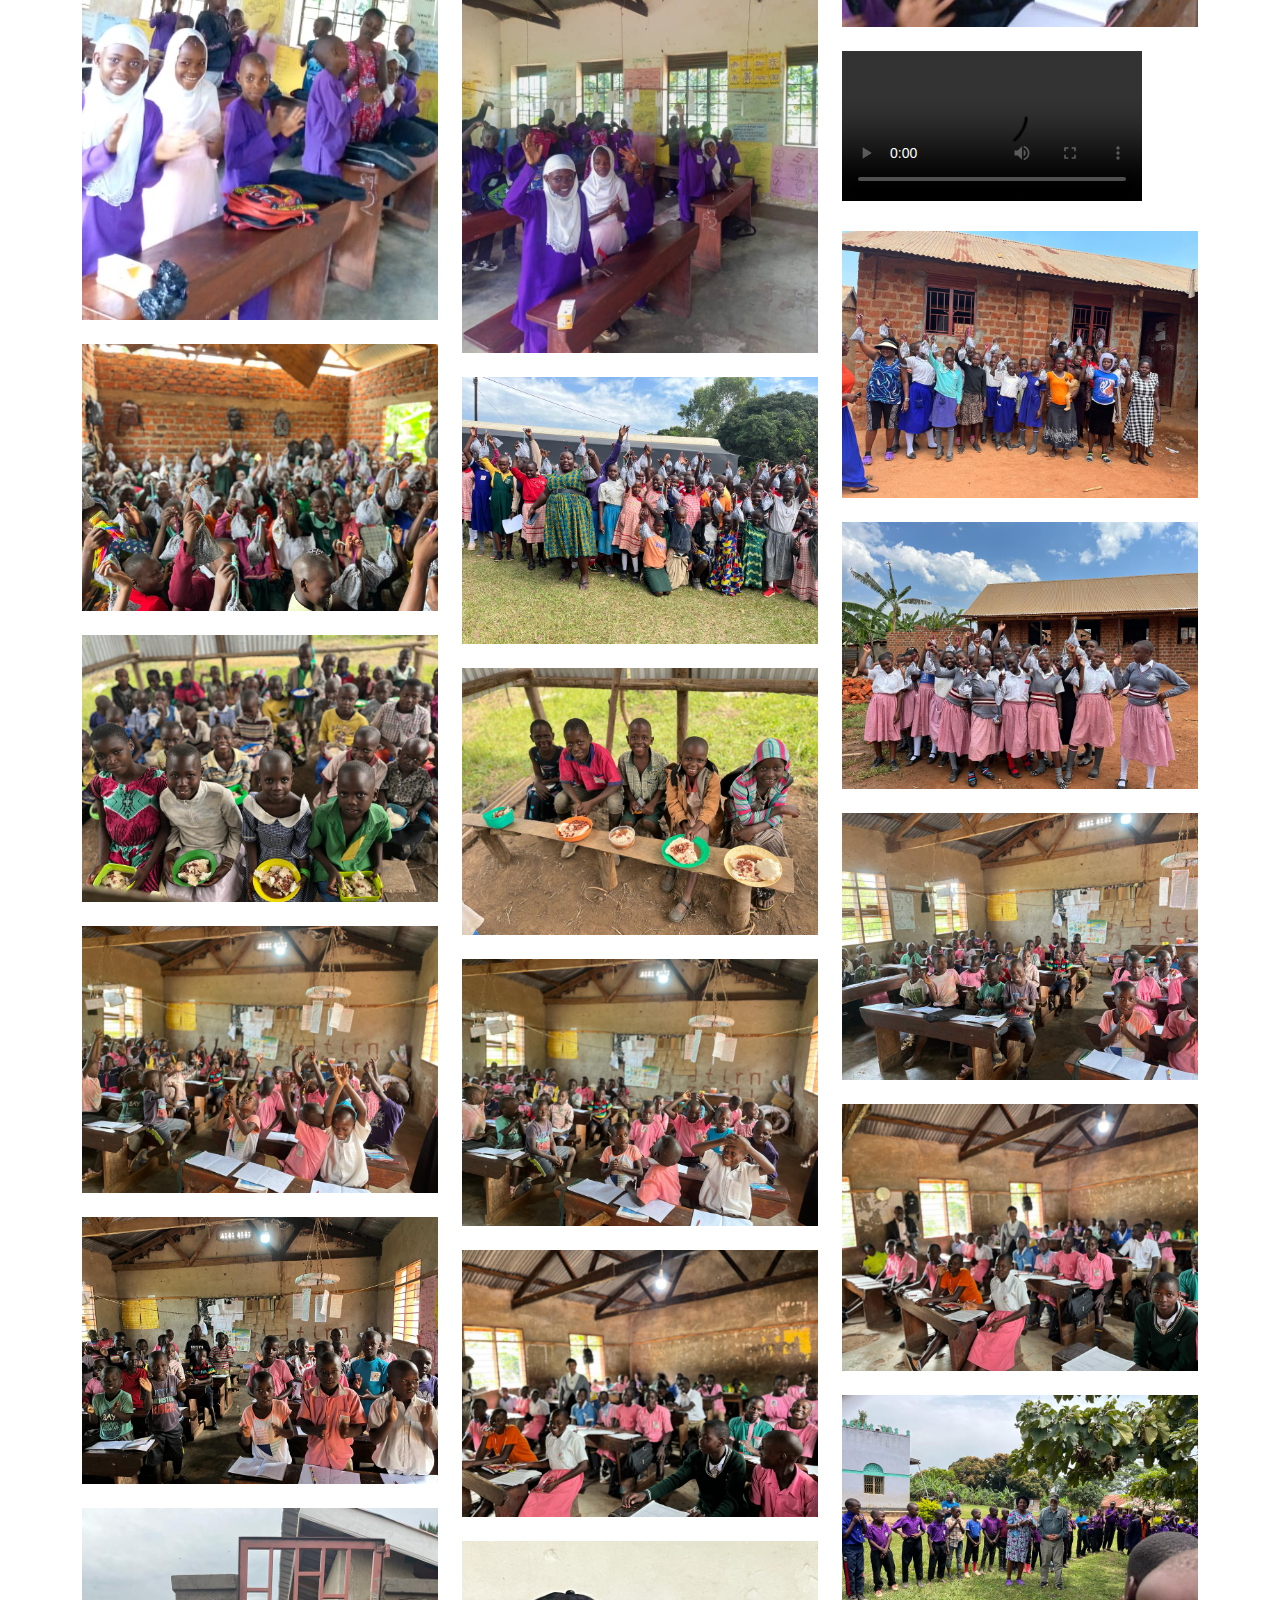
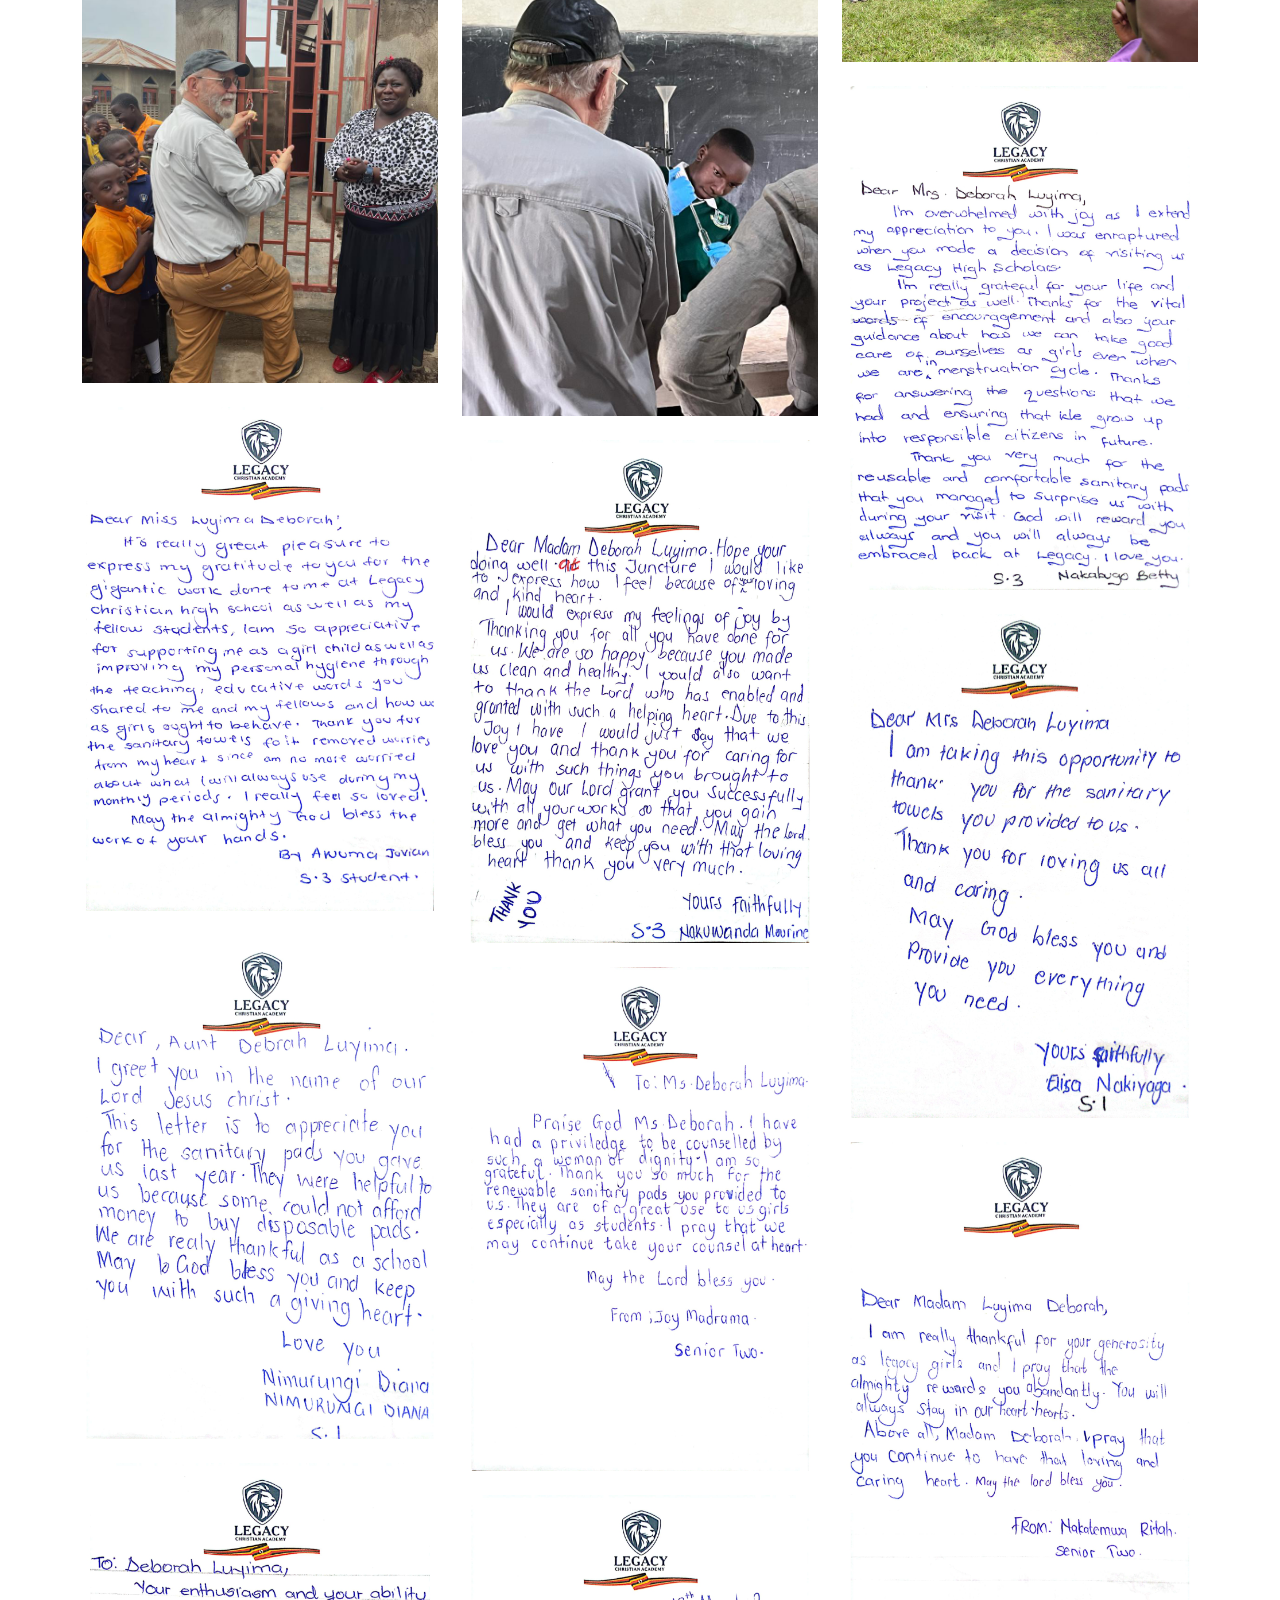
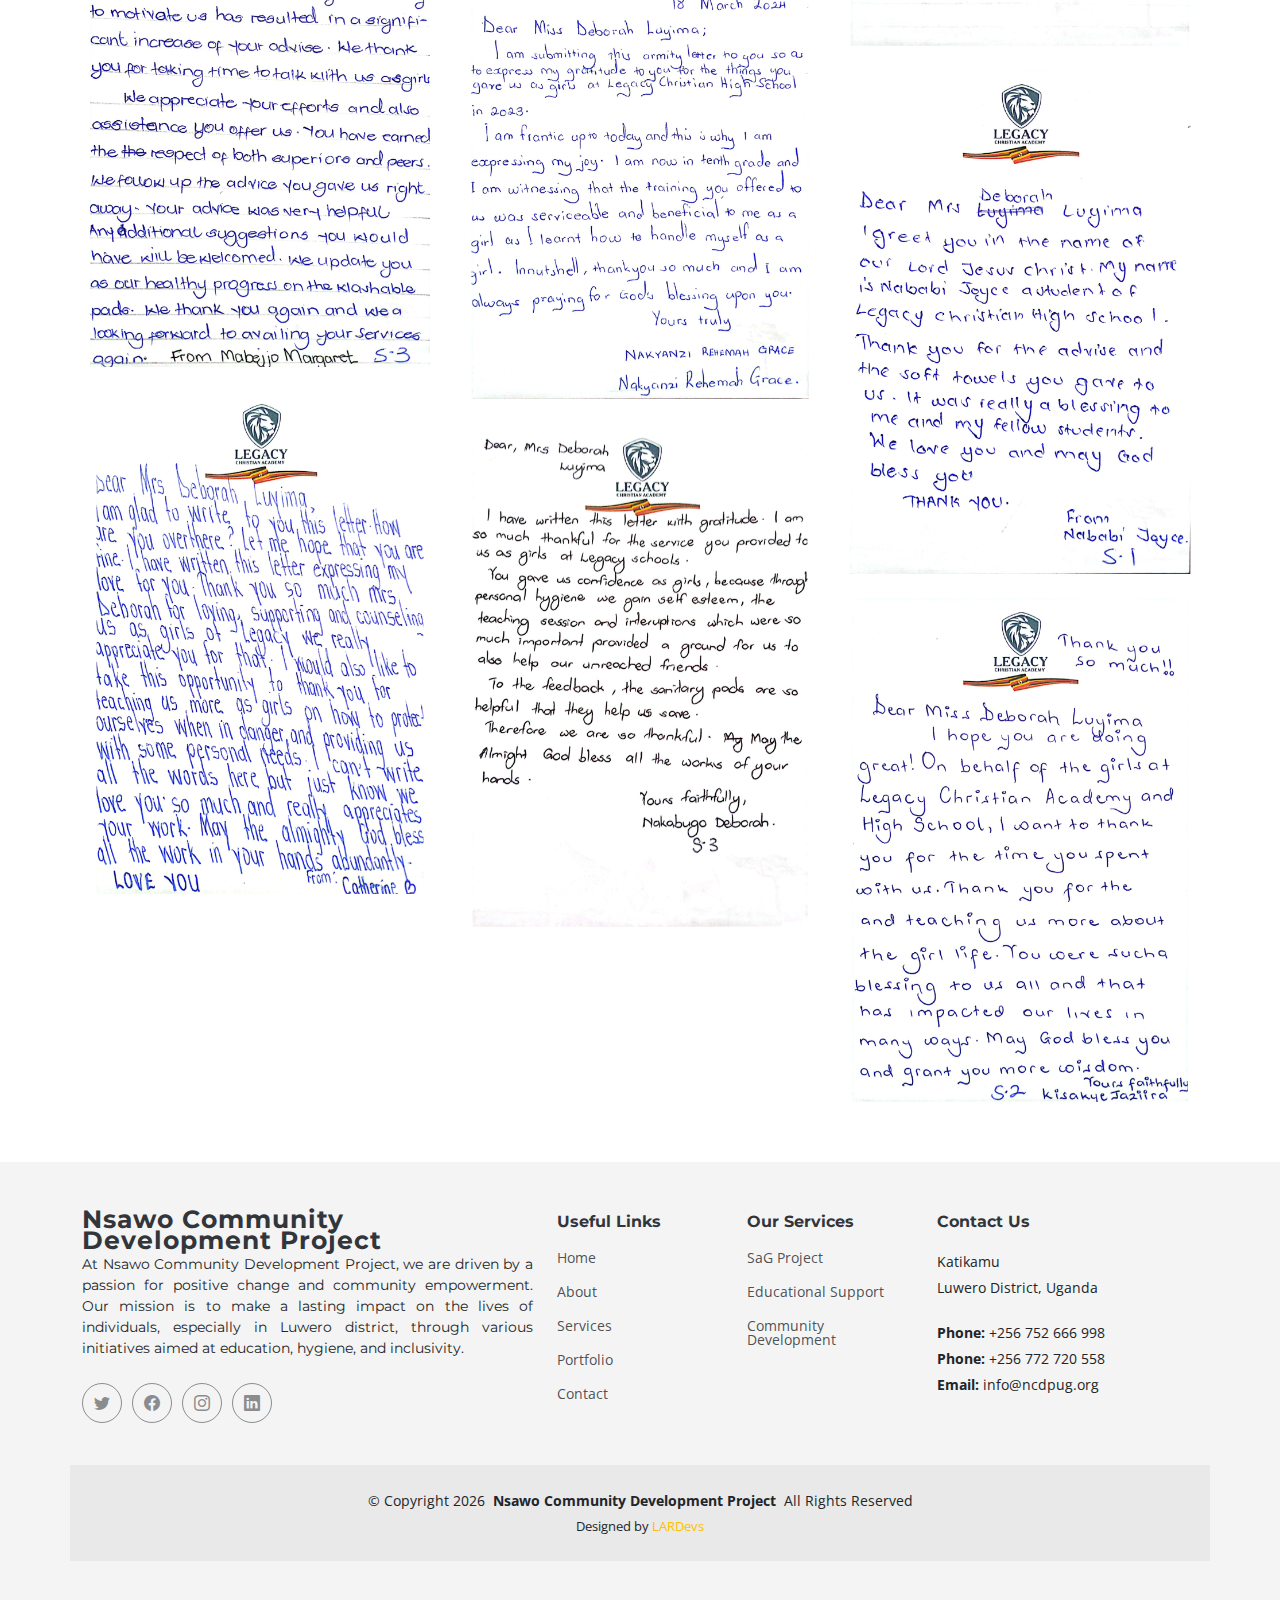
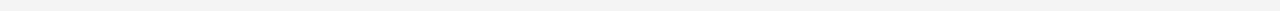
==== commit ede6b6b8: ""Added multiple new portfolio items for Educational Support category"" ====
--- a/NCDPFrontend/portfolio.html
+++ b/NCDPFrontend/portfolio.html
@@ -790,7 +790,7 @@
                                                 </div>
                                               </div>End Portfolio Item -->
 
-                                              4
+                                              
 
               <div class="col-lg-4 col-md-6 portfolio-item isotope-item filter-product">
                 <img src="assets/img/Educational Support/WhatsApp Image 2024-02-29 at 14.58.35_833aaf25.jpg" class="img-fluid" alt="">
@@ -877,6 +877,411 @@
                                                                   data-gallery="portfolio-gallery-branding" class="glightbox preview-link"><i class="bi bi-zoom-in"></i></a>
                                                               </div>
                                                             </div>End Portfolio Item -->
+
+                                                         
+
+
+              <!-- <div class="col-lg-4 col-md-6 portfolio-item isotope-item filter-app">
+                                              <img src="assets/img/SaG Project/IMG-20240110-WA0009.jpg" class="img-fluid" alt="">
+                                              <div class="portfolio-info">
+                                                <h4>SaG Project</h4>
+                                                <p>We have distributed over 1500kits to girls in rural schools.</p>
+                                                <a href="assets/img/SaG Project/IMG-20240110-WA0009.jpg" title="App 2" data-gallery="portfolio-gallery-app"
+                                                  class="glightbox preview-link"><i class="bi bi-zoom-in"></i></a>
+                                              </div>
+                                            </div>End Portfolio Item -->
+              
+              <div class="col-lg-4 col-md-6 portfolio-item isotope-item filter-product">
+                <img src="assets/img/Educational Support/CamScanner 03-20-2024 15.33_page-0001.jpg" class="img-fluid" alt="">
+                <div class="portfolio-info">
+                  <h4>Educational Support</h4>
+                  <p>Feedback From Students At Legacy Christian Academy</p>
+                  <a href="assets/img/Educational Support/CamScanner 03-20-2024 15.33_page-0001.jpg" title="Product 2"
+                    data-gallery="portfolio-gallery-product" class="glightbox preview-link"><i class="bi bi-zoom-in"></i></a>
+                </div>
+              </div>
+              <!-- End Portfolio Item -->
+              
+              <!-- <div class="col-lg-4 col-md-6 portfolio-item isotope-item filter-branding">
+                                              <img src="assets/img/Community Development/food2.jpg" class="img-fluid" alt="">
+                                              <div class="portfolio-info">
+                                                <h4>Community Development</h4>
+                                                <p>We did a food distribution @ kangulumira parents school in Luwero.</p>
+                                                <a href="assets/img/Community Development/food2.jpg" title="Branding 2"
+                                                  data-gallery="portfolio-gallery-branding" class="glightbox preview-link"><i class="bi bi-zoom-in"></i></a>
+                                              </div>
+                                            </div>End Portfolio Item -->
+              
+              <!-- <div class="col-lg-4 col-md-6 portfolio-item isotope-item filter-app">
+                                              <img src="assets/img/SaG Project/IMG-20240110-WA0009.jpg" class="img-fluid" alt="">
+                                              <div class="portfolio-info">
+                                                <h4>SaG Project</h4>
+                                                <p>We have distributed over 1500kits to girls in rural schools.</p>
+                                                <a href="assets/img/SaG Project/IMG-20240110-WA0009.jpg" title="App 2" data-gallery="portfolio-gallery-app"
+                                                  class="glightbox preview-link"><i class="bi bi-zoom-in"></i></a>
+                                              </div>
+                                            </div>End Portfolio Item -->
+              
+              <div class="col-lg-4 col-md-6 portfolio-item isotope-item filter-product">
+                <img src="assets/img/Educational Support/CamScanner 03-20-2024 15.33_page-0002.jpg" class="img-fluid" alt="">
+                <div class="portfolio-info">
+                  <h4>Educational Support</h4>
+                  <p>Feedback From Students At Legacy Christian Academy.</p>
+                  <a href="assets/img/Educational Support/CamScanner 03-20-2024 15.33_page-0002.jpg" title="Product 2"
+                    data-gallery="portfolio-gallery-product" class="glightbox preview-link"><i class="bi bi-zoom-in"></i></a>
+                </div>
+              </div>
+              
+              <!-- End Portfolio Item -->
+              
+              <!-- <div class="col-lg-4 col-md-6 portfolio-item isotope-item filter-branding">
+                                              <img src="assets/img/Community Development/food2.jpg" class="img-fluid" alt="">
+                                              <div class="portfolio-info">
+                                                <h4>Community Development</h4>
+                                                <p>We did a food distribution @ kangulumira parents school in Luwero.</p>
+                                                <a href="assets/img/Community Development/food2.jpg" title="Branding 2"
+                                                  data-gallery="portfolio-gallery-branding" class="glightbox preview-link"><i class="bi bi-zoom-in"></i></a>
+                                              </div>
+                                            </div>End Portfolio Item -->
+              
+              <!-- <div class="col-lg-4 col-md-6 portfolio-item isotope-item filter-app">
+                                                              <img src="assets/img/SaG Project/IMG-20240110-WA0009.jpg" class="img-fluid" alt="">
+                                                              <div class="portfolio-info">
+                                                                <h4>SaG Project</h4>
+                                                                <p>We have distributed over 1500kits to girls in rural schools.</p>
+                                                                <a href="assets/img/SaG Project/IMG-20240110-WA0009.jpg" title="App 2" data-gallery="portfolio-gallery-app"
+                                                                  class="glightbox preview-link"><i class="bi bi-zoom-in"></i></a>
+                                                              </div>
+                                                            </div>End Portfolio Item -->
+              
+              <div class="col-lg-4 col-md-6 portfolio-item isotope-item filter-product">
+                <img src="assets/img/Educational Support/CamScanner 03-20-2024 15.33_page-0003.jpg" class="img-fluid" alt="">
+                <div class="portfolio-info">
+                  <h4>Educational Support</h4>
+                  <p>Feedback From Students At Legacy Christian Academy.</p>
+                  <a href="assets/img/Educational Support/CamScanner 03-20-2024 15.33_page-0003.jpg" title="Product 2"
+                    data-gallery="portfolio-gallery-product" class="glightbox preview-link"><i class="bi bi-zoom-in"></i></a>
+                </div>
+              </div>
+              <!-- End Portfolio Item -->
+              
+              <!-- <div class="col-lg-4 col-md-6 portfolio-item isotope-item filter-branding">
+                                                              <img src="assets/img/Community Development/food2.jpg" class="img-fluid" alt="">
+                                                              <div class="portfolio-info">
+                                                                <h4>Community Development</h4>
+                                                                <p>We did a food distribution @ kangulumira parents school in Luwero.</p>
+                                                                <a href="assets/img/Community Development/food2.jpg" title="Branding 2"
+                                                                  data-gallery="portfolio-gallery-branding" class="glightbox preview-link"><i class="bi bi-zoom-in"></i></a>
+                                                              </div>
+                                                            </div>End Portfolio Item -->
+              
+              <!-- <div class="col-lg-4 col-md-6 portfolio-item isotope-item filter-app">
+                                                              <img src="assets/img/SaG Project/IMG-20240110-WA0009.jpg" class="img-fluid" alt="">
+                                                              <div class="portfolio-info">
+                                                                <h4>SaG Project</h4>
+                                                                <p>We have distributed over 1500kits to girls in rural schools.</p>
+                                                                <a href="assets/img/SaG Project/IMG-20240110-WA0009.jpg" title="App 2" data-gallery="portfolio-gallery-app"
+                                                                  class="glightbox preview-link"><i class="bi bi-zoom-in"></i></a>
+                                                              </div>
+                                                            </div>End Portfolio Item -->
+              
+              <div class="col-lg-4 col-md-6 portfolio-item isotope-item filter-product">
+                <img src="assets/img/Educational Support/CamScanner 03-20-2024 15.33_page-0004.jpg" class="img-fluid" alt="">
+                <div class="portfolio-info">
+                  <h4>Educational Support</h4>
+                  <p>Feedback From Students At Legacy Christian Academy.</p>
+                  <a href="assets/img/Educational Support/CamScanner 03-20-2024 15.33_page-0004.jpg" title="Product 2"
+                    data-gallery="portfolio-gallery-product" class="glightbox preview-link"><i class="bi bi-zoom-in"></i></a>
+                </div>
+              </div>
+              
+              <!-- End Portfolio Item -->
+              
+              <!-- <div class="col-lg-4 col-md-6 portfolio-item isotope-item filter-branding">
+                                                              <img src="assets/img/Community Development/food2.jpg" class="img-fluid" alt="">
+                                                              <div class="portfolio-info">
+                                                                <h4>Community Development</h4>
+                                                                <p>We did a food distribution @ kangulumira parents school in Luwero.</p>
+                                                                <a href="assets/img/Community Development/food2.jpg" title="Branding 2"
+                                                                  data-gallery="portfolio-gallery-branding" class="glightbox preview-link"><i class="bi bi-zoom-in"></i></a>
+                                                              </div>
+                                                            </div>End Portfolio Item -->
+              
+              
+              <!-- <div class="col-lg-4 col-md-6 portfolio-item isotope-item filter-app">
+                                                              <img src="assets/img/SaG Project/IMG-20240110-WA0009.jpg" class="img-fluid" alt="">
+                                                              <div class="portfolio-info">
+                                                                <h4>SaG Project</h4>
+                                                                <p>We have distributed over 1500kits to girls in rural schools.</p>
+                                                                <a href="assets/img/SaG Project/IMG-20240110-WA0009.jpg" title="App 2" data-gallery="portfolio-gallery-app"
+                                                                  class="glightbox preview-link"><i class="bi bi-zoom-in"></i></a>
+                                                              </div>
+                                                            </div>End Portfolio Item -->
+              
+              <div class="col-lg-4 col-md-6 portfolio-item isotope-item filter-product">
+                <img src="assets/img/Educational Support/CamScanner 03-20-2024 15.33_page-0005.jpg" class="img-fluid" alt="">
+                <div class="portfolio-info">
+                  <h4>Educational Support</h4>
+                  <p>Feedback From Students At Legacy Christian Academy.</p>
+                  <a href="assets/img/Educational Support/CamScanner 03-20-2024 15.33_page-0005.jpg" title="Product 2"
+                    data-gallery="portfolio-gallery-product" class="glightbox preview-link"><i class="bi bi-zoom-in"></i></a>
+                </div>
+              </div>
+              <!-- End Portfolio Item -->
+              
+              <!-- <div class="col-lg-4 col-md-6 portfolio-item isotope-item filter-branding">
+                                                              <img src="assets/img/Community Development/food2.jpg" class="img-fluid" alt="">
+                                                              <div class="portfolio-info">
+                                                                <h4>Community Development</h4>
+                                                                <p>We did a food distribution @ kangulumira parents school in Luwero.</p>
+                                                                <a href="assets/img/Community Development/food2.jpg" title="Branding 2"
+                                                                  data-gallery="portfolio-gallery-branding" class="glightbox preview-link"><i class="bi bi-zoom-in"></i></a>
+                                                              </div>
+                                                            </div>End Portfolio Item -->
+              
+              <!-- <div class="col-lg-4 col-md-6 portfolio-item isotope-item filter-app">
+                                                              <img src="assets/img/SaG Project/IMG-20240110-WA0009.jpg" class="img-fluid" alt="">
+                                                              <div class="portfolio-info">
+                                                                <h4>SaG Project</h4>
+                                                                <p>We have distributed over 1500kits to girls in rural schools.</p>
+                                                                <a href="assets/img/SaG Project/IMG-20240110-WA0009.jpg" title="App 2" data-gallery="portfolio-gallery-app"
+                                                                  class="glightbox preview-link"><i class="bi bi-zoom-in"></i></a>
+                                                              </div>
+                                                            </div>End Portfolio Item -->
+              
+              <div class="col-lg-4 col-md-6 portfolio-item isotope-item filter-product">
+                <img src="assets/img/Educational Support/CamScanner 03-20-2024 15.33_page-0006.jpg" class="img-fluid" alt="">
+                <div class="portfolio-info">
+                  <h4>Educational Support</h4>
+                  <p>Feedback From Students At Legacy Christian Academy.</p>
+                  <a href="assets/img/Educational Support/CamScanner 03-20-2024 15.33_page-0006.jpg" title="Product 2"
+                    data-gallery="portfolio-gallery-product" class="glightbox preview-link"><i class="bi bi-zoom-in"></i></a>
+                </div>
+              </div>
+              
+              <!-- End Portfolio Item -->
+              
+              <!-- <div class="col-lg-4 col-md-6 portfolio-item isotope-item filter-branding">
+                                                              <img src="assets/img/Community Development/food2.jpg" class="img-fluid" alt="">
+                                                              <div class="portfolio-info">
+                                                                <h4>Community Development</h4>
+                                                                <p>We did a food distribution @ kangulumira parents school in Luwero.</p>
+                                                                <a href="assets/img/Community Development/food2.jpg" title="Branding 2"
+                                                                  data-gallery="portfolio-gallery-branding" class="glightbox preview-link"><i class="bi bi-zoom-in"></i></a>
+                                                              </div>
+                                                            </div>End Portfolio Item -->
+              
+              
+              
+              <div class="col-lg-4 col-md-6 portfolio-item isotope-item filter-product">
+                <img src="assets/img/Educational Support/CamScanner 03-20-2024 15.33_page-0007.jpg" class="img-fluid" alt="">
+                <div class="portfolio-info">
+                  <h4>Educational Support</h4>
+                  <p>Feedback From Students At Legacy Christian Academy.</p>
+                  <a href="assets/img/Educational Support/CamScanner 03-20-2024 15.33_page-0007.jpg" title="Product 2"
+                    data-gallery="portfolio-gallery-product" class="glightbox preview-link"><i class="bi bi-zoom-in"></i></a>
+                </div>
+              </div>
+              
+              <!-- End Portfolio Item -->
+              
+              <!-- <div class="col-lg-4 col-md-6 portfolio-item isotope-item filter-branding">
+                                                                            <img src="assets/img/Community Development/food2.jpg" class="img-fluid" alt="">
+                                                                            <div class="portfolio-info">
+                                                                              <h4>Community Development</h4>
+                                                                              <p>We did a food distribution @ kangulumira parents school in Luwero.</p>
+                                                                              <a href="assets/img/Community Development/food2.jpg" title="Branding 2"
+                                                                                data-gallery="portfolio-gallery-branding" class="glightbox preview-link"><i class="bi bi-zoom-in"></i></a>
+                                                                            </div>
+                                                                          </div>End Portfolio Item -->
+              
+              
+              <!-- <div class="col-lg-4 col-md-6 portfolio-item isotope-item filter-app">
+                                                                            <img src="assets/img/SaG Project/IMG-20240110-WA0009.jpg" class="img-fluid" alt="">
+                                                                            <div class="portfolio-info">
+                                                                              <h4>SaG Project</h4>
+                                                                              <p>We have distributed over 1500kits to girls in rural schools.</p>
+                                                                              <a href="assets/img/SaG Project/IMG-20240110-WA0009.jpg" title="App 2" data-gallery="portfolio-gallery-app"
+                                                                                class="glightbox preview-link"><i class="bi bi-zoom-in"></i></a>
+                                                                            </div>
+                                                                          </div>End Portfolio Item -->
+              
+              <div class="col-lg-4 col-md-6 portfolio-item isotope-item filter-product">
+                <img src="assets/img/Educational Support/CamScanner 03-20-2024 15.33_page-0008.jpg" class="img-fluid" alt="">
+                <div class="portfolio-info">
+                  <h4>Educational Support</h4>
+                  <p>Feedback From Students At Legacy Christian Academy.</p>
+                  <a href="assets/img/Educational Support/CamScanner 03-20-2024 15.33_page-0008.jpg" title="Product 2"
+                    data-gallery="portfolio-gallery-product" class="glightbox preview-link"><i class="bi bi-zoom-in"></i></a>
+                </div>
+              </div>
+              <!-- End Portfolio Item -->
+              
+              <!-- <div class="col-lg-4 col-md-6 portfolio-item isotope-item filter-branding">
+                                                                            <img src="assets/img/Community Development/food2.jpg" class="img-fluid" alt="">
+                                                                            <div class="portfolio-info">
+                                                                              <h4>Community Development</h4>
+                                                                              <p>We did a food distribution @ kangulumira parents school in Luwero.</p>
+                                                                              <a href="assets/img/Community Development/food2.jpg" title="Branding 2"
+                                                                                data-gallery="portfolio-gallery-branding" class="glightbox preview-link"><i class="bi bi-zoom-in"></i></a>
+                                                                            </div>
+                                                                          </div>End Portfolio Item -->
+              
+              <!-- <div class="col-lg-4 col-md-6 portfolio-item isotope-item filter-app">
+                                                                            <img src="assets/img/SaG Project/IMG-20240110-WA0009.jpg" class="img-fluid" alt="">
+                                                                            <div class="portfolio-info">
+                                                                              <h4>SaG Project</h4>
+                                                                              <p>We have distributed over 1500kits to girls in rural schools.</p>
+                                                                              <a href="assets/img/SaG Project/IMG-20240110-WA0009.jpg" title="App 2" data-gallery="portfolio-gallery-app"
+                                                                                class="glightbox preview-link"><i class="bi bi-zoom-in"></i></a>
+                                                                            </div>
+                                                                          </div>End Portfolio Item -->
+              
+              <div class="col-lg-4 col-md-6 portfolio-item isotope-item filter-product">
+                <img src="assets/img/Educational Support/CamScanner 03-20-2024 15.33_page-0009.jpg" class="img-fluid" alt="">
+                <div class="portfolio-info">
+                  <h4>Educational Support</h4>
+                  <p>Feedback From Students At Legacy Christian Academy.</p>
+                  <a href="assets/img/Educational Support/CamScanner 03-20-2024 15.33_page-0009.jpg" title="Product 2"
+                    data-gallery="portfolio-gallery-product" class="glightbox preview-link"><i class="bi bi-zoom-in"></i></a>
+                </div>
+              </div>
+              
+              <!-- End Portfolio Item -->
+              
+              <!-- <div class="col-lg-4 col-md-6 portfolio-item isotope-item filter-branding">
+                                                                            <img src="assets/img/Community Development/food2.jpg" class="img-fluid" alt="">
+                                                                            <div class="portfolio-info">
+                                                                              <h4>Community Development</h4>
+                                                                              <p>We did a food distribution @ kangulumira parents school in Luwero.</p>
+                                                                              <a href="assets/img/Community Development/food2.jpg" title="Branding 2"
+                                                                                data-gallery="portfolio-gallery-branding" class="glightbox preview-link"><i class="bi bi-zoom-in"></i></a>
+                                                                            </div>
+                                                                          </div>End Portfolio Item -->
+              <!-- <div class="col-lg-4 col-md-6 portfolio-item isotope-item filter-app">
+                                                                                          <img src="assets/img/SaG Project/IMG-20240110-WA0009.jpg" class="img-fluid" alt="">
+                                                                                          <div class="portfolio-info">
+                                                                                            <h4>SaG Project</h4>
+                                                                                            <p>We have distributed over 1500kits to girls in rural schools.</p>
+                                                                                            <a href="assets/img/SaG Project/IMG-20240110-WA0009.jpg" title="App 2" data-gallery="portfolio-gallery-app"
+                                                                                              class="glightbox preview-link"><i class="bi bi-zoom-in"></i></a>
+                                                                                          </div>
+                                                                                        </div>End Portfolio Item -->
+              
+              <div class="col-lg-4 col-md-6 portfolio-item isotope-item filter-product">
+                <img src="assets/img/Educational Support/CamScanner 03-20-2024 15.33_page-0010.jpg" class="img-fluid" alt="">
+                <div class="portfolio-info">
+                  <h4>Educational Support</h4>
+                  <p>Feedback From Students At Legacy Christian Academy.</p>
+                  <a href="assets/img/Educational Support/CamScanner 03-20-2024 15.33_page-0010.jpg" title="Product 2"
+                    data-gallery="portfolio-gallery-product" class="glightbox preview-link"><i class="bi bi-zoom-in"></i></a>
+                </div>
+              </div>
+              <!-- End Portfolio Item -->
+              
+              <!-- <div class="col-lg-4 col-md-6 portfolio-item isotope-item filter-branding">
+                                                                                          <img src="assets/img/Community Development/food2.jpg" class="img-fluid" alt="">
+                                                                                          <div class="portfolio-info">
+                                                                                            <h4>Community Development</h4>
+                                                                                            <p>We did a food distribution @ kangulumira parents school in Luwero.</p>
+                                                                                            <a href="assets/img/Community Development/food2.jpg" title="Branding 2"
+                                                                                              data-gallery="portfolio-gallery-branding" class="glightbox preview-link"><i class="bi bi-zoom-in"></i></a>
+                                                                                          </div>
+                                                                                        </div>End Portfolio Item -->
+              
+              <!-- <div class="col-lg-4 col-md-6 portfolio-item isotope-item filter-app">
+                                                                                          <img src="assets/img/SaG Project/IMG-20240110-WA0009.jpg" class="img-fluid" alt="">
+                                                                                          <div class="portfolio-info">
+                                                                                            <h4>SaG Project</h4>
+                                                                                            <p>We have distributed over 1500kits to girls in rural schools.</p>
+                                                                                            <a href="assets/img/SaG Project/IMG-20240110-WA0009.jpg" title="App 2" data-gallery="portfolio-gallery-app"
+                                                                                              class="glightbox preview-link"><i class="bi bi-zoom-in"></i></a>
+                                                                                          </div>
+                                                                                        </div>End Portfolio Item -->
+              
+              <div class="col-lg-4 col-md-6 portfolio-item isotope-item filter-product">
+                <img src="assets/img/Educational Support/CamScanner 03-20-2024 15.33_page-0011.jpg" class="img-fluid" alt="">
+                <div class="portfolio-info">
+                  <h4>Educational Support</h4>
+                  <p>Feedback From Students At Legacy Christian Academy.</p>
+                  <a href="assets/img/Educational Support/CamScanner 03-20-2024 15.33_page-0011.jpg" title="Product 2"
+                    data-gallery="portfolio-gallery-product" class="glightbox preview-link"><i class="bi bi-zoom-in"></i></a>
+                </div>
+              </div>
+              
+              <!-- End Portfolio Item -->
+              
+              <!-- <div class="col-lg-4 col-md-6 portfolio-item isotope-item filter-branding">
+                                                                                          <img src="assets/img/Community Development/food2.jpg" class="img-fluid" alt="">
+                                                                                          <div class="portfolio-info">
+                                                                                            <h4>Community Development</h4>
+                                                                                            <p>We did a food distribution @ kangulumira parents school in Luwero.</p>
+                                                                                            <a href="assets/img/Community Development/food2.jpg" title="Branding 2"
+                                                                                              data-gallery="portfolio-gallery-branding" class="glightbox preview-link"><i class="bi bi-zoom-in"></i></a>
+                                                                                          </div>
+                                                                                        </div>End Portfolio Item -->
+              <!-- <div class="col-lg-4 col-md-6 portfolio-item isotope-item filter-app">
+                                                                                          <img src="assets/img/SaG Project/IMG-20240110-WA0009.jpg" class="img-fluid" alt="">
+                                                                                          <div class="portfolio-info">
+                                                                                            <h4>SaG Project</h4>
+                                                                                            <p>We have distributed over 1500kits to girls in rural schools.</p>
+                                                                                            <a href="assets/img/SaG Project/IMG-20240110-WA0009.jpg" title="App 2" data-gallery="portfolio-gallery-app"
+                                                                                              class="glightbox preview-link"><i class="bi bi-zoom-in"></i></a>
+                                                                                          </div>
+                                                                                        </div>End Portfolio Item -->
+              
+              <div class="col-lg-4 col-md-6 portfolio-item isotope-item filter-product">
+                <img src="assets/img/Educational Support/CamScanner 03-20-2024 15.33_page-0012.jpg" class="img-fluid" alt="">
+                <div class="portfolio-info">
+                  <h4>Educational Support</h4>
+                  <p>Feedback From Students At Legacy Christian Academy.</p>
+                  <a href="assets/img/Educational Support/CamScanner 03-20-2024 15.33_page-0012.jpg" title="Product 2"
+                    data-gallery="portfolio-gallery-product" class="glightbox preview-link"><i class="bi bi-zoom-in"></i></a>
+                </div>
+              </div>
+              <!-- End Portfolio Item -->
+              
+              <!-- <div class="col-lg-4 col-md-6 portfolio-item isotope-item filter-branding">
+                                                                                          <img src="assets/img/Community Development/food2.jpg" class="img-fluid" alt="">
+                                                                                          <div class="portfolio-info">
+                                                                                            <h4>Community Development</h4>
+                                                                                            <p>We did a food distribution @ kangulumira parents school in Luwero.</p>
+                                                                                            <a href="assets/img/Community Development/food2.jpg" title="Branding 2"
+                                                                                              data-gallery="portfolio-gallery-branding" class="glightbox preview-link"><i class="bi bi-zoom-in"></i></a>
+                                                                                          </div>
+                                                                                        </div>End Portfolio Item -->
+              
+              <!-- <div class="col-lg-4 col-md-6 portfolio-item isotope-item filter-app">
+                                                                                          <img src="assets/img/SaG Project/IMG-20240110-WA0009.jpg" class="img-fluid" alt="">
+                                                                                          <div class="portfolio-info">
+                                                                                            <h4>SaG Project</h4>
+                                                                                            <p>We have distributed over 1500kits to girls in rural schools.</p>
+                                                                                            <a href="assets/img/SaG Project/IMG-20240110-WA0009.jpg" title="App 2" data-gallery="portfolio-gallery-app"
+                                                                                              class="glightbox preview-link"><i class="bi bi-zoom-in"></i></a>
+                                                                                          </div>
+                                                                                        </div>End Portfolio Item -->
+              
+              <div class="col-lg-4 col-md-6 portfolio-item isotope-item filter-product">
+                <img src="assets/img/Educational Support/CamScanner 03-20-2024 15.33_page-0013.jpg" class="img-fluid" alt="">
+                <div class="portfolio-info">
+                  <h4>Educational Support</h4>
+                  <p>Feedback From Students At Legacy Christian Academy.</p>
+                  <a href="assets/img/Educational Support/CamScanner 03-20-2024 15.33_page-0013.jpg" title="Product 2"
+                    data-gallery="portfolio-gallery-product" class="glightbox preview-link"><i class="bi bi-zoom-in"></i></a>
+                </div>
+              </div>
+              
+              <!-- End Portfolio Item -->
+              
+              <!-- <div class="col-lg-4 col-md-6 portfolio-item isotope-item filter-branding">
+                                                                                          <img src="assets/img/Community Development/food2.jpg" class="img-fluid" alt="">
+                                                                                          <div class="portfolio-info">
+                                                                                            <h4>Community Development</h4>
+                                                                                            <p>We did a food distribution @ kangulumira parents school in Luwero.</p>
+                                                                                            <a href="assets/img/Community Development/food2.jpg" title="Branding 2"
+                                                                                              data-gallery="portfolio-gallery-branding" class="glightbox preview-link"><i class="bi bi-zoom-in"></i></a>
+                                                                                          </div>
+                                                                                        </div>End Portfolio Item -->
                 
             </div><!-- End Portfolio Container -->
 
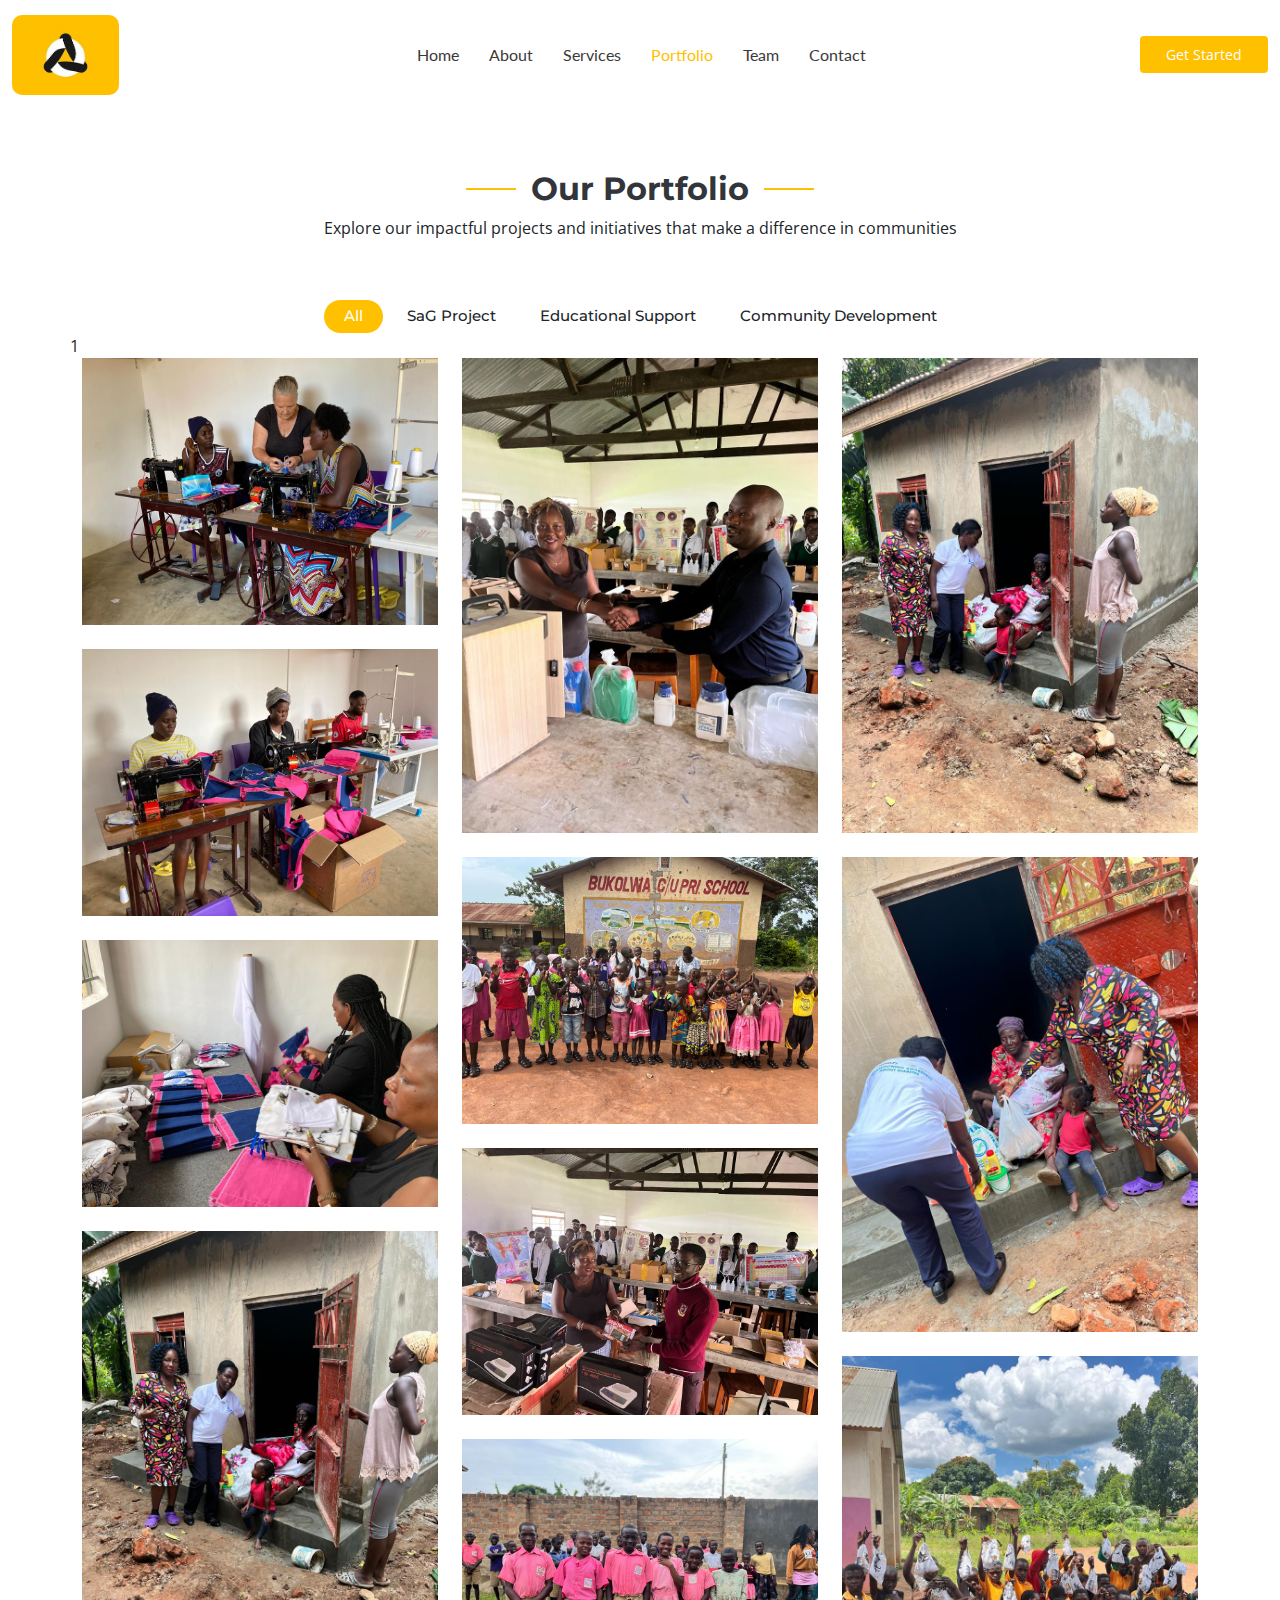
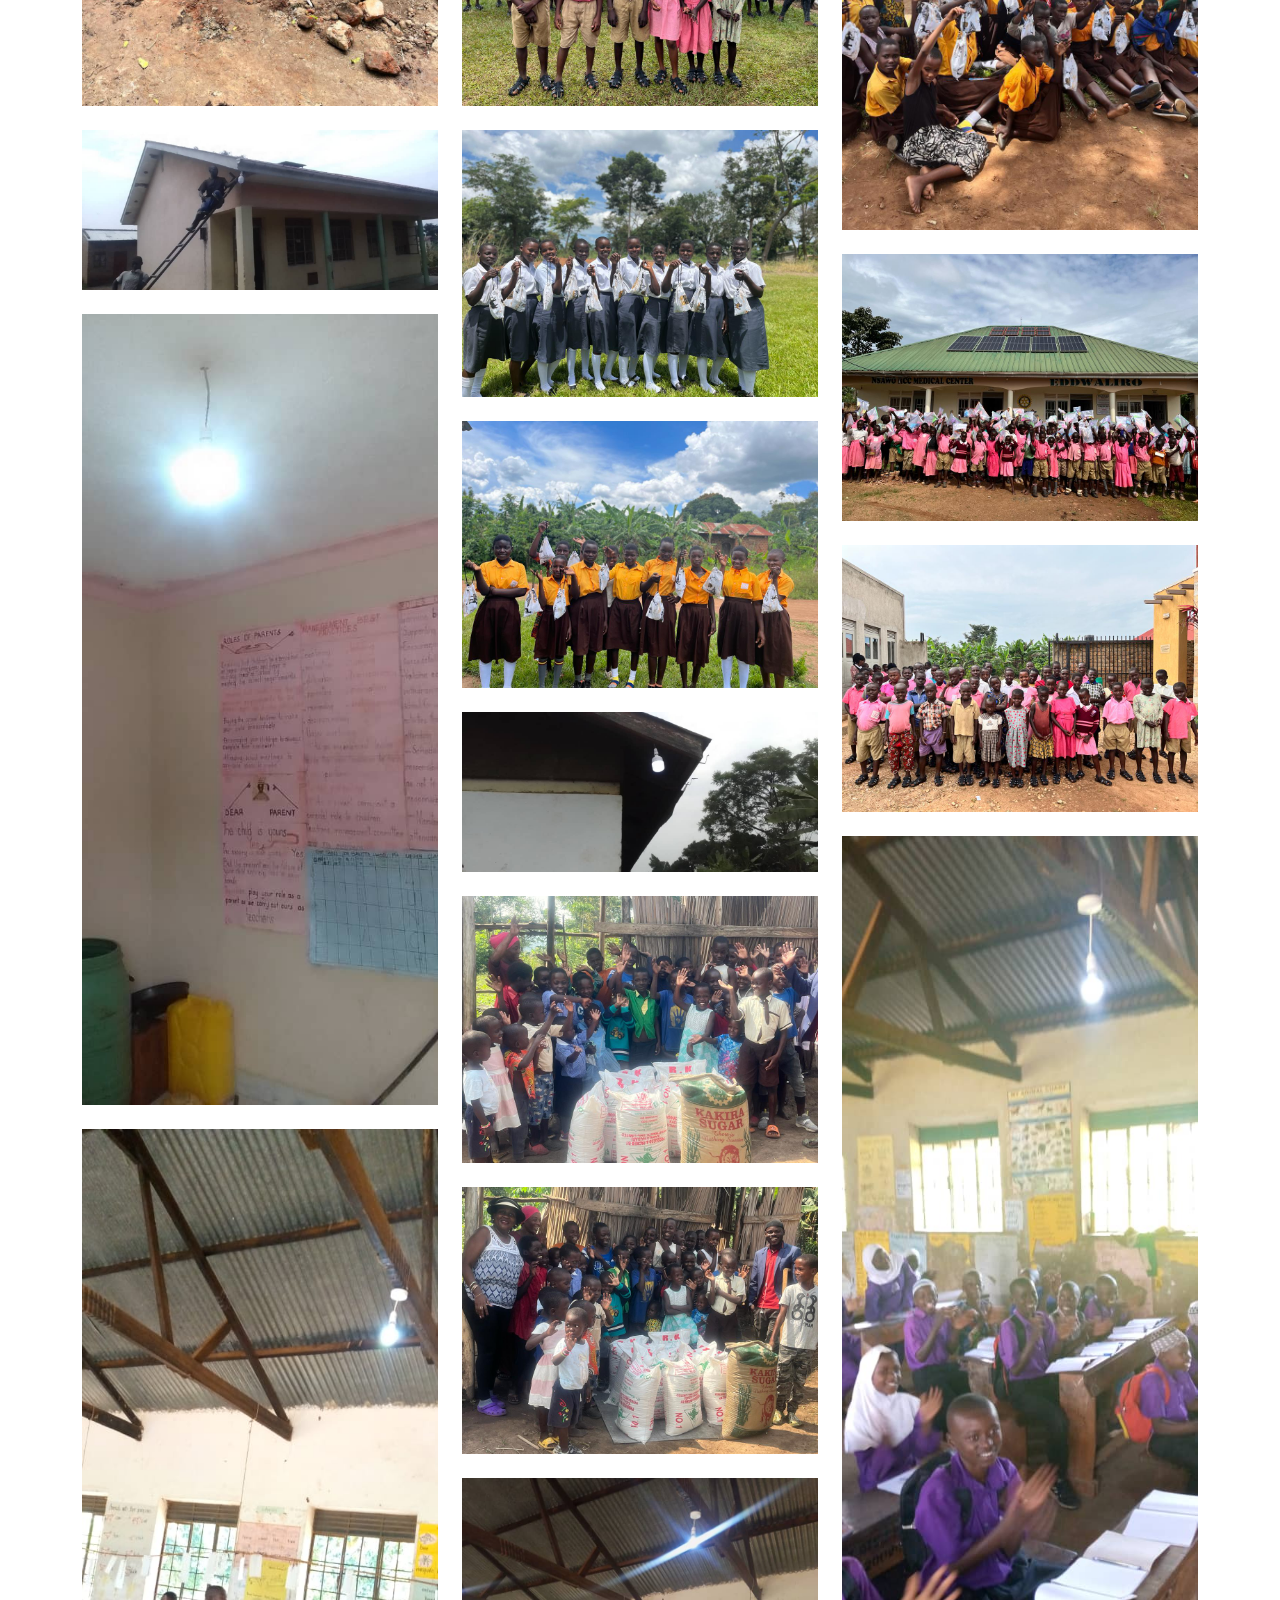
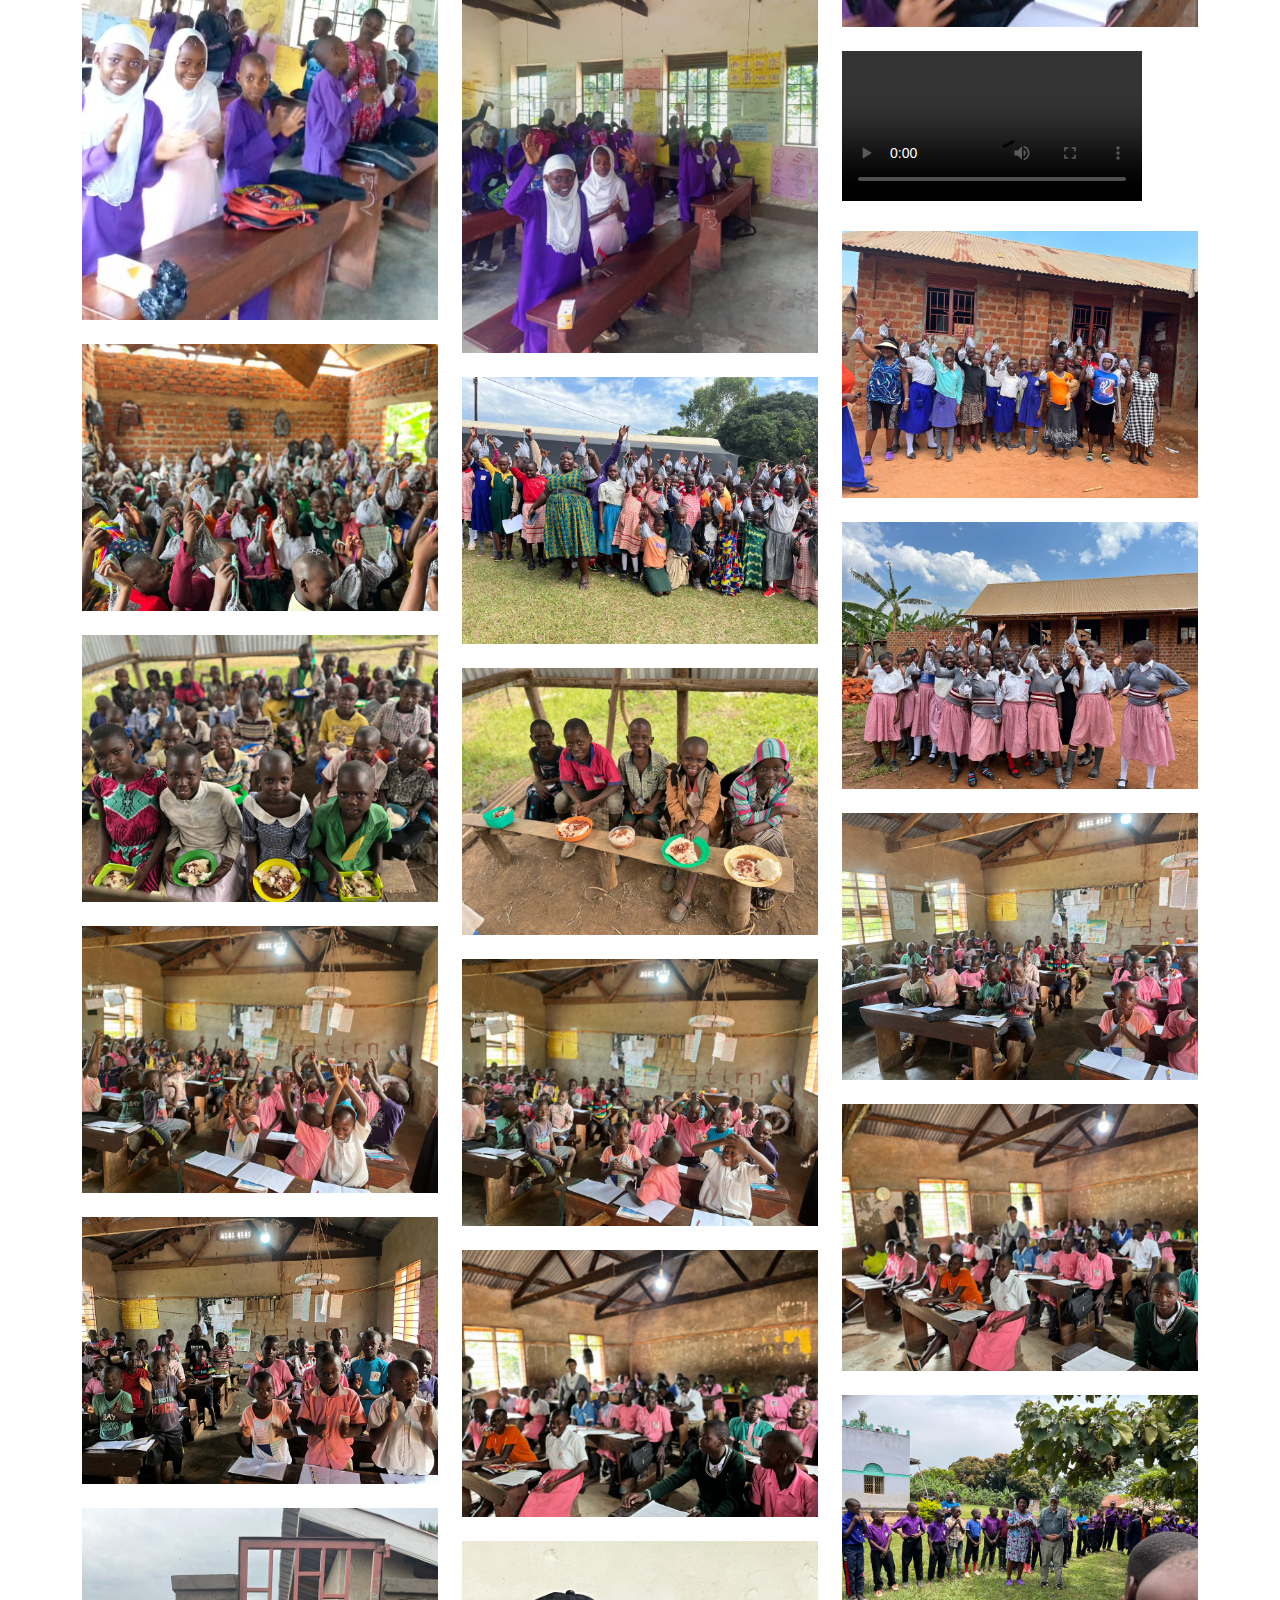
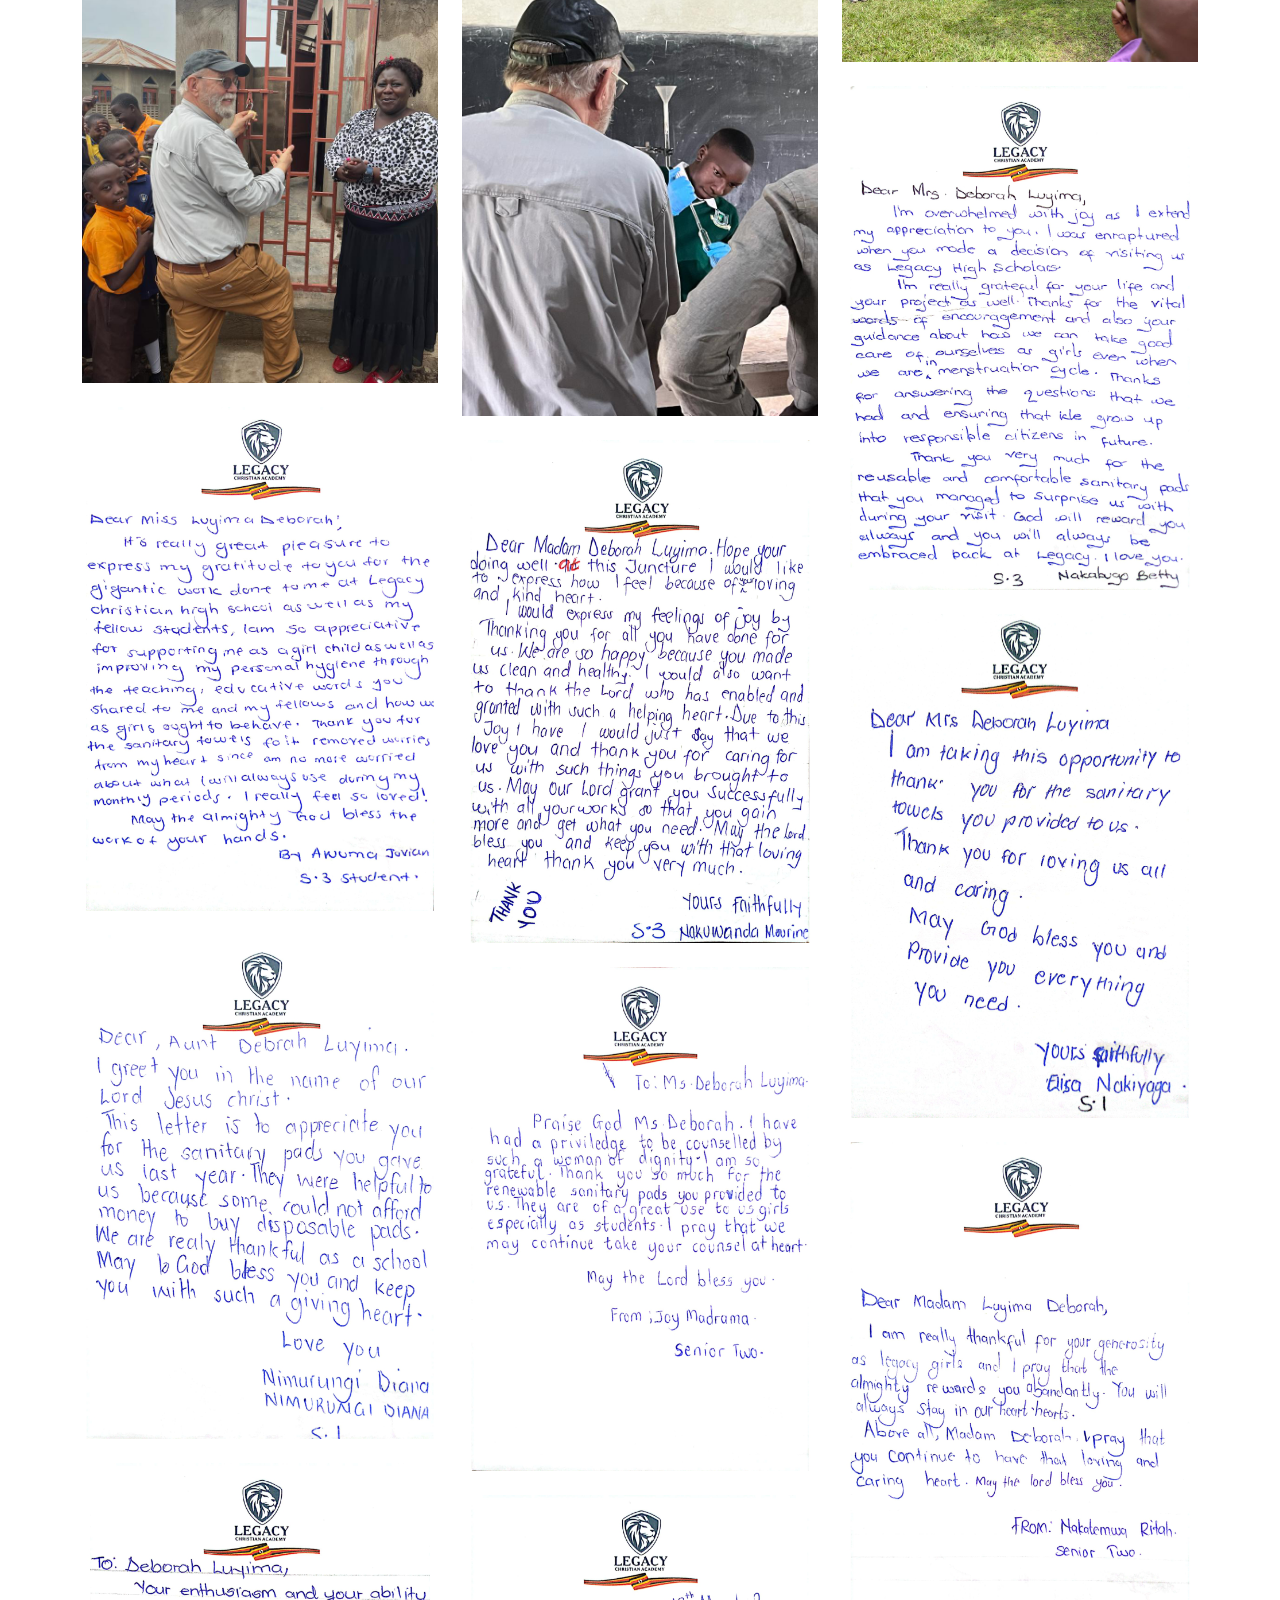
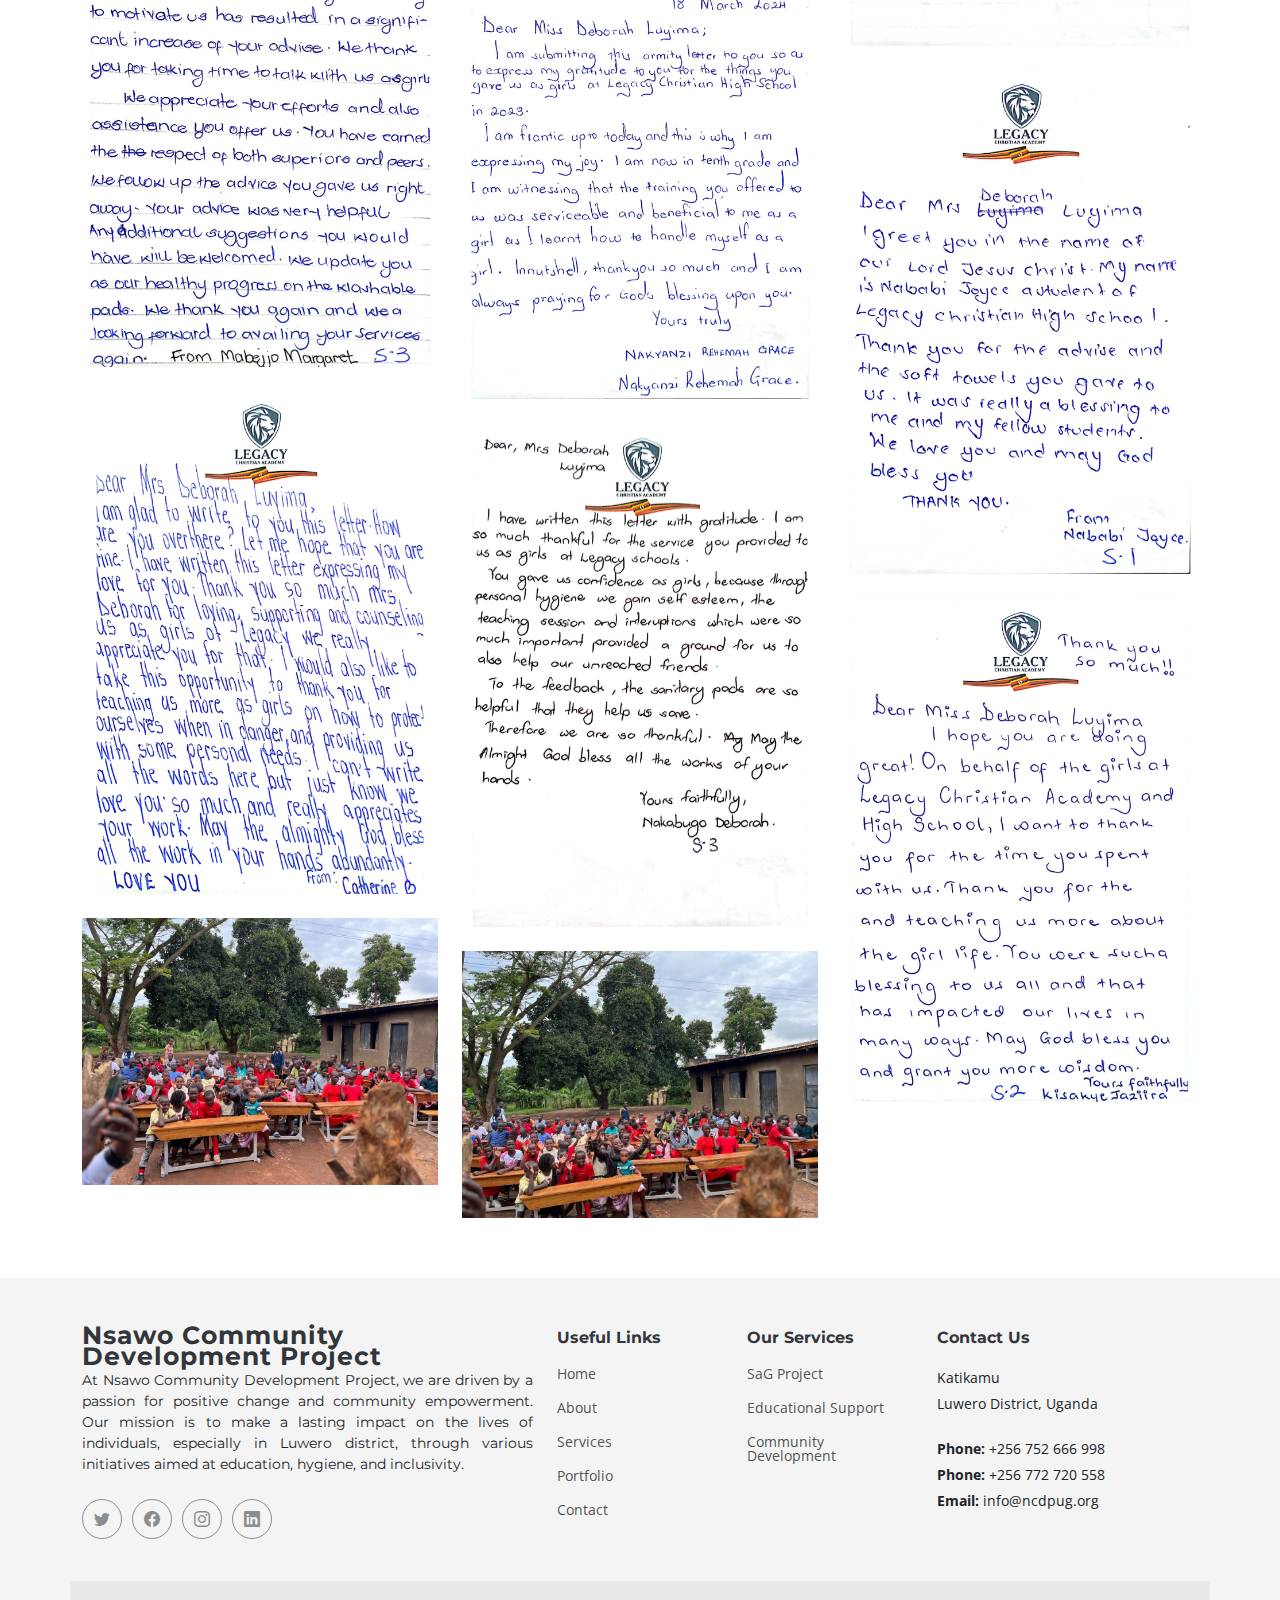
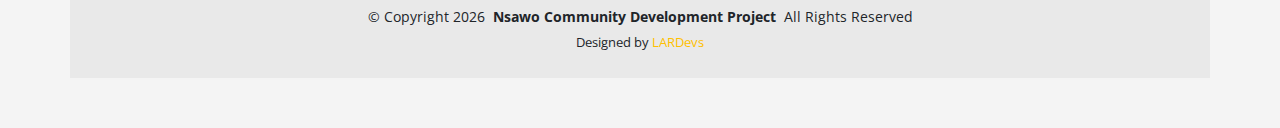
==== commit a47d4a19: "Portfolio Update" ====
--- a/NCDPFrontend/portfolio.html
+++ b/NCDPFrontend/portfolio.html
@@ -2,1308 +2,1316 @@
 <html lang="en">
 
 <head>
-    <meta charset="utf-8">
-    <meta content="width=device-width, initial-scale=1.0" name="viewport">
-
-    <title>Portfolio - Nsawo Community Development Project</title>
-    <meta content="" name="description">
-    <meta content="" name="keywords">
-
-    <!-- Favicons -->
-    <link href="assets/img/favicon.png" rel="icon">
-    <link href="assets/img/apple-touch-icon.png" rel="apple-touch-icon">
-
-    <!-- Fonts -->
-    <link href="https://fonts.googleapis.com" rel="preconnect">
-    <link href="https://fonts.gstatic.com" rel="preconnect" crossorigin>
-    <link href="https://fonts.googleapis.com/css2?family=Open+Sans:ital,wght@0,300;0,400;0,500;0,600;0,700;0,800;1,300;1,400;1,500;1,600;1,700;1,800&family=Montserrat:ital,wght@0,100;0,200;0,300;0,400;0,500;0,600;0,700;0,800;0,900;1,100;1,200;1,300;1,400;1,500;1,600;1,700;1,800;1,900&family=Lato:ital,wght@0,100;0,300;0,400;0,700;0,900;1,100;1,300;1,400;1,700;1,900&display=swap" rel="stylesheet">
-
-    <!-- Vendor CSS Files -->
-    <link href="assets/vendor/bootstrap/css/bootstrap.min.css" rel="stylesheet">
-    <link href="assets/vendor/bootstrap-icons/bootstrap-icons.css" rel="stylesheet">
-    <link href="assets/vendor/glightbox/css/glightbox.min.css" rel="stylesheet">
-    <link href="assets/vendor/swiper/swiper-bundle.min.css" rel="stylesheet">
-    <link href="assets/vendor/aos/aos.css" rel="stylesheet">
-
-    <!-- Template Main CSS File -->
-    <link href="assets/css/main.css" rel="stylesheet">
+  <meta charset="utf-8">
+  <meta content="width=device-width, initial-scale=1.0" name="viewport">
+  <title>Portfolio - Nsawo Community Development Project</title>
+  <meta content="" name="description">
+  <meta content="" name="keywords">
+  <!-- Favicons -->
+  <link href="assets/img/favicon.png" rel="icon">
+  <link href="assets/img/apple-touch-icon.png" rel="apple-touch-icon">
+  <!-- Fonts -->
+  <link href="https://fonts.googleapis.com" rel="preconnect">
+  <link href="https://fonts.gstatic.com" rel="preconnect" crossorigin>
+  <link
+    href="https://fonts.googleapis.com/css2?family=Open+Sans:ital,wght@0,300;0,400;0,500;0,600;0,700;0,800;1,300;1,400;1,500;1,600;1,700;1,800&family=Montserrat:ital,wght@0,100;0,200;0,300;0,400;0,500;0,600;0,700;0,800;0,900;1,100;1,200;1,300;1,400;1,500;1,600;1,700;1,800;1,900&family=Lato:ital,wght@0,100;0,300;0,400;0,700;0,900;1,100;1,300;1,400;1,700;1,900&display=swap"
+    rel="stylesheet">
+  <!-- Vendor CSS Files -->
+  <link href="assets/vendor/bootstrap/css/bootstrap.min.css" rel="stylesheet">
+  <link href="assets/vendor/bootstrap-icons/bootstrap-icons.css" rel="stylesheet">
+  <link href="assets/vendor/glightbox/css/glightbox.min.css" rel="stylesheet">
+  <link href="assets/vendor/swiper/swiper-bundle.min.css" rel="stylesheet">
+  <link href="assets/vendor/aos/aos.css" rel="stylesheet">
+  <!-- Template Main CSS File -->
+  <link href="assets/css/main.css" rel="stylesheet">
 </head>
 
 <body class="services-details-page" data-bs-spy="scroll" data-bs-target="#navmenu">
-
-    <!-- ======= Header ======= -->
-    <header id="header" class="header sticky-top d-flex align-items-center">
-        <div class="container-fluid d-flex align-items-center justify-content-between">
-
-            <a href="index.html" class="logo d-flex align-items-center me-auto me-xl-0">
-                <!-- Uncomment the line below if you also wish to use an image logo -->
-                <img src="assets/img/logo.png" alt="Logo">
-                <!-- <h1>Append</h1>
-                <span>.</span> -->
-            </a>
-
-            <!-- Nav Menu -->
-            <nav id="navmenu" class="navmenu">
-                <ul>
-                    <li><a href="index.html">Home</a></li>
-                    <li><a href="about.html">About</a></li>
-                    <li><a href="services.html">Services</a></li>
-                    <li><a href="portfolio.html" class="active">Portfolio</a></li>
-                    <li><a href="team.html">Team</a></li>
-                    <!-- <li><a href="blog.html">Blog</a></li> -->
-                    <!-- <li class="dropdown has-dropdown"><a href="#"><span>Dropdown</span> <i class="bi bi-chevron-down"></i></a>
-                        <ul class="dd-box-shadow">
-                          <li><a href="#">Dropdown 1</a></li>
-                          <li class="dropdown has-dropdown"><a href="#"><span>Deep Dropdown</span> <i class="bi bi-chevron-down"></i></a>
-                            <ul class="dd-box-shadow">
-                              <li><a href="#">Deep Dropdown 1</a></li>
-                              <li><a href="#">Deep Dropdown 2</a></li>
-                              <li><a href="#">Deep Dropdown 3</a></li>
-                              <li><a href="#">Deep Dropdown 4</a></li>
-                              <li><a href="#">Deep Dropdown 5</a></li>
-                            </ul>
-                          </li>
-                          <li><a href="#">Dropdown 2</a></li>
-                          <li><a href="#">Dropdown 3</a></li>
-                          <li><a href="#">Dropdown 4</a></li>
-                        </ul>
-                      </li> -->
-                    <li><a href="contact.html">Contact</a></li>
-                </ul>
-            
-                <i class="mobile-nav-toggle d-xl-none bi bi-list"></i>
-            </nav><!-- End Nav Menu -->
-
-            <a class="btn-getstarted" href="about.html">Get Started</a>
-
+  <!-- ======= Header ======= -->
+  <header id="header" class="header sticky-top d-flex align-items-center">
+    <div class="container-fluid d-flex align-items-center justify-content-between">
+      <a href="index.html" class="logo d-flex align-items-center me-auto me-xl-0">
+        <!-- Uncomment the line below if you also wish to use an image logo -->
+        <img src="assets/img/logo.png" alt="Logo">
+        <!-- <h1>Append</h1>
+            <span>.</span> -->
+      </a>
+      <!-- Nav Menu -->
+      <nav id="navmenu" class="navmenu">
+        <ul>
+          <li><a href="index.html">Home</a></li>
+          <li><a href="about.html">About</a></li>
+          <li><a href="services.html">Services</a></li>
+          <li><a href="portfolio.html" class="active">Portfolio</a></li>
+          <li><a href="team.html">Team</a></li>
+          <!-- <li><a href="blog.html">Blog</a></li> -->
+          <!-- <li class="dropdown has-dropdown"><a href="#"><span>Dropdown</span> <i class="bi bi-chevron-down"></i></a>
+              <ul class="dd-box-shadow">
+                <li><a href="#">Dropdown 1</a></li>
+                <li class="dropdown has-dropdown"><a href="#"><span>Deep Dropdown</span> <i class="bi bi-chevron-down"></i></a>
+                  <ul class="dd-box-shadow">
+                    <li><a href="#">Deep Dropdown 1</a></li>
+                    <li><a href="#">Deep Dropdown 2</a></li>
+                    <li><a href="#">Deep Dropdown 3</a></li>
+                    <li><a href="#">Deep Dropdown 4</a></li>
+                    <li><a href="#">Deep Dropdown 5</a></li>
+                  </ul>
+                </li>
+                <li><a href="#">Dropdown 2</a></li>
+                <li><a href="#">Dropdown 3</a></li>
+                <li><a href="#">Dropdown 4</a></li>
+              </ul>
+              </li> -->
+          <li><a href="contact.html">Contact</a></li>
+        </ul>
+        <i class="mobile-nav-toggle d-xl-none bi bi-list"></i>
+      </nav>
+      <!-- End Nav Menu -->
+      <a class="btn-getstarted" href="about.html">Get Started</a>
+    </div>
+  </header>
+  <!-- End Header -->
+  <main id="main">
+    <!-- Portfolio Section - Home Page -->
+    <section id="portfolio" class="portfolio">
+      <!-- Section Title -->
+      <div class="container section-title" data-aos="fade-up">
+        <h2>Our Portfolio</h2>
+        <p>Explore our impactful projects and initiatives that make a difference in communities</p>
+      </div>
+      <!-- End Section Title -->
+      <div class="container">
+        <div class="isotope-layout" data-default-filter="*" data-layout="masonry" data-sort="original-order">
+          <ul class="portfolio-filters isotope-filters" data-aos="fade-up" data-aos-delay="100">
+            <li data-filter="*" class="filter-active">All</li>
+            <li data-filter=".filter-app">SaG Project</li>
+            <li data-filter=".filter-product">Educational Support</li>
+            <li data-filter=".filter-branding">Community Development</li>
+          </ul>
+          <!-- End Portfolio Filters -->
+          <div class="row gy-4 isotope-container" data-aos="fade-up" data-aos-delay="200">
+            <div class="col-lg-4 col-md-6 portfolio-item isotope-item filter-app">
+              <img src="assets/img/SaG Project/IMG-20240110-WA0005.jpg" class="img-fluid" alt="">
+              <div class="portfolio-info">
+                <h4>SaG Project</h4>
+                <p>1st sewing center producing reusable hygenic and enviromentaly friendly sanitary kits</p>
+                <a href="assets/img/SaG Project/IMG-20240110-WA0005.jpg" title="App 1"
+                  data-gallery="portfolio-gallery-app" class="glightbox preview-link"><i class="bi bi-zoom-in"></i></a>
+              </div>
+            </div>
+            <!-- End Portfolio Item -->
+            <div class="col-lg-4 col-md-6 portfolio-item isotope-item filter-product">
+              <img src="assets/img/Educational Support/IMG-20240110-WA0011.jpg" class="img-fluid" alt="">
+              <div class="portfolio-info">
+                <h4>Educational Support</h4>
+                <p>Provided science equipment to Ssaku Secondary school</p>
+                <a href="assets/img/Educational Support/IMG-20240110-WA0011.jpg" title="Product 1"
+                  data-gallery="portfolio-gallery-product" class="glightbox preview-link"><i
+                    class="bi bi-zoom-in"></i></a>
+              </div>
+            </div>
+            <!-- End Portfolio Item -->
+            <div class="col-lg-4 col-md-6 portfolio-item isotope-item filter-branding">
+              <img src="assets/img/Community Development/WhatsApp Image 2024-01-10 at 08.46.13_1f01ff75.jpg"
+                class="img-fluid" alt="">
+              <div class="portfolio-info">
+                <h4>Community Development</h4>
+                <p>Refurbished a home of a grand mother of a physically disabled child ie Angel.</p>
+                <a href="assets/img/Community Development/WhatsApp Image 2024-01-10 at 08.46.13_1f01ff75.jpg"
+                  title="Branding 1" data-gallery="portfolio-gallery-branding" class="glightbox preview-link"><i
+                    class="bi bi-zoom-in"></i></a>
+              </div>
+            </div>
+            <!-- End Portfolio Item -->
+            <div class="col-lg-4 col-md-6 portfolio-item isotope-item filter-app">
+              <img src="assets/img/SaG Project/IMG-20240110-WA0006.jpg" class="img-fluid" alt="">
+              <div class="portfolio-info">
+                <h4>SaG Project</h4>
+                <p>We have distributed over 1500kits to girls in rural schools.</p>
+                <a href="assets/img/SaG Project/IMG-20240110-WA0006.jpg" title="App 2"
+                  data-gallery="portfolio-gallery-app" class="glightbox preview-link"><i class="bi bi-zoom-in"></i></a>
+              </div>
+            </div>
+            <!-- End Portfolio Item -->
+            <div class="col-lg-4 col-md-6 portfolio-item isotope-item filter-product">
+              <img src="assets/img/Educational Support/WhatsApp Image 2024-01-10 at 08.50.27_135274da.jpg"
+                class="img-fluid" alt="">
+              <div class="portfolio-info">
+                <h4>Educational Support</h4>
+                <p>Distributed 100 pairs of shoes that grow to Bukolwa church of Uganda Primary school and Nsawo church
+                  of Uganda Primary
+                  school.
+                </p>
+                <a href="assets/img/Educational Support/WhatsApp Image 2024-01-10 at 08.50.27_135274da.jpg"
+                  title="Product 2" data-gallery="portfolio-gallery-product" class="glightbox preview-link"><i
+                    class="bi bi-zoom-in"></i></a>
+              </div>
+            </div>
+            <!-- End Portfolio Item -->
+            <div class="col-lg-4 col-md-6 portfolio-item isotope-item filter-branding">
+              <img src="assets/img/Community Development/WhatsApp Image 2024-01-10 at 08.46.13_5d9f3b1a.jpg"
+                class="img-fluid" alt="">
+              <div class="portfolio-info">
+                <h4>Community Development</h4>
+                <p>Refurbished a home of a grand mother of a physically disabled child ie Angel.</p>
+                <a href="assets/img/Community Development/WhatsApp Image 2024-01-10 at 08.46.13_5d9f3b1a.jpg"
+                  title="Branding 2" data-gallery="portfolio-gallery-branding" class="glightbox preview-link"><i
+                    class="bi bi-zoom-in"></i></a>
+              </div>
+            </div>
+            <!-- End Portfolio Item -->
+            <div class="col-lg-4 col-md-6 portfolio-item isotope-item filter-app">
+              <img src="assets/img/SaG Project/IMG-20240110-WA0007.jpg" class="img-fluid" alt="">
+              <div class="portfolio-info">
+                <h4>SaG Project</h4>
+                <p>Save a girl project focusing to keep girls in school.</p>
+                <a href="assets/img/SaG Project/IMG-20240110-WA0007.jpg" title="App 3"
+                  data-gallery="portfolio-gallery-app" class="glightbox preview-link"><i class="bi bi-zoom-in"></i></a>
+              </div>
+            </div>
+            <!-- End Portfolio Item -->
+            <div class="col-lg-4 col-md-6 portfolio-item isotope-item filter-product">
+              <img src="assets/img/Educational Support/IMG-20240110-WA0013.jpg" class="img-fluid" alt="">
+              <div class="portfolio-info">
+                <h4>Educational Support</h4>
+                <p>The school has a population of 540 students and its located in Luwero district.</p>
+                <a href="assets/img/Educational Support/IMG-20240110-WA0013.jpg" title="Product 3"
+                  data-gallery="portfolio-gallery-product" class="glightbox preview-link"><i
+                    class="bi bi-zoom-in"></i></a>
+              </div>
+            </div>
+            <!-- End Portfolio Item -->
+            <div class="col-lg-4 col-md-6 portfolio-item isotope-item filter-branding">
+              <img src="assets/img/Community Development/WhatsApp Image 2024-01-10 at 08.46.13_9b236175.jpg"
+                class="img-fluid" alt="">
+              <div class="portfolio-info">
+                <h4>Community Development</h4>
+                <p>Refurbished a home of a grand mother of a physically disabled child ie Angel.</p>
+                <a href="assets/img/Community Development/WhatsApp Image 2024-01-10 at 08.46.13_9b236175.jpg"
+                  title="Branding 2" data-gallery="portfolio-gallery-branding" class="glightbox preview-link"><i
+                    class="bi bi-zoom-in"></i></a>
+              </div>
+            </div>
+            <!-- End Portfolio Item -->
+            <div class="col-lg-4 col-md-6 portfolio-item isotope-item filter-app">
+              <img src="assets/img/SaG Project/IMG-20240110-WA0008.jpg" class="img-fluid" alt="">
+              <div class="portfolio-info">
+                <h4>SaG Project</h4>
+                <p>1st sewing center producing reusable hygenic and enviromentaly friendly sanitary kits</p>
+                <a href="assets/img/SaG Project/IMG-20240110-WA0008.jpg" title="App 1"
+                  data-gallery="portfolio-gallery-app" class="glightbox preview-link"><i class="bi bi-zoom-in"></i></a>
+              </div>
+            </div>
+            <!-- End Portfolio Item -->
+            <div class="col-lg-4 col-md-6 portfolio-item isotope-item filter-product">
+              <img src="assets/img/Educational Support/WhatsApp Image 2024-01-10 at 08.50.28_d2ff43da.jpg"
+                class="img-fluid" alt="">
+              <div class="portfolio-info">
+                <h4>Educational Support</h4>
+                <p>All in Luwero district</p>
+                <a href="assets/img/Educational Support/WhatsApp Image 2024-01-10 at 08.50.28_d2ff43da.jpg"
+                  title="Product 1" data-gallery="portfolio-gallery-product" class="glightbox preview-link"><i
+                    class="bi bi-zoom-in"></i></a>
+              </div>
+            </div>
+            <!-- End Portfolio Item -->
+            <div class="col-lg-4 col-md-6 portfolio-item isotope-item filter-branding">
+              <img src="assets/img/Community Development/IMG-20240110-WA0040.jpg" class="img-fluid" alt="">
+              <div class="portfolio-info">
+                <h4>Community Development</h4>
+                <p>Provided electricity to Balita Lwogi Primary school. It’s an intergrated school for children with
+                  special needs.</p>
+                <a href="assets/img/Community Development/IMG-20240110-WA0040.jpg" title="Branding 1"
+                  data-gallery="portfolio-gallery-branding" class="glightbox preview-link"><i
+                    class="bi bi-zoom-in"></i></a>
+              </div>
+            </div>
+            <!-- End Portfolio Item -->
+            <div class="col-lg-4 col-md-6 portfolio-item isotope-item filter-app">
+              <img src="assets/img/SaG Project/IMG-20240110-WA0009.jpg" class="img-fluid" alt="">
+              <div class="portfolio-info">
+                <h4>SaG Project</h4>
+                <p>We have distributed over 1500kits to girls in rural schools.</p>
+                <a href="assets/img/SaG Project/IMG-20240110-WA0009.jpg" title="App 2"
+                  data-gallery="portfolio-gallery-app" class="glightbox preview-link"><i class="bi bi-zoom-in"></i></a>
+              </div>
+            </div>
+            <!-- End Portfolio Item -->
+            <div class="col-lg-4 col-md-6 portfolio-item isotope-item filter-product">
+              <img src="assets/img/Educational Support/IMG-20240110-WA0037.jpg" class="img-fluid" alt="">
+              <div class="portfolio-info">
+                <h4>Educational Support</h4>
+                <p>Provided over 250 hygiene kits to children @ kit contains a toothbrush, toothpaste, comb, nail
+                  clippers, soap, wash
+                  cloth, & Vaseline.
+                </p>
+                <a href="assets/img/Educational Support/IMG-20240110-WA0037.jpg" title="Product 2"
+                  data-gallery="portfolio-gallery-product" class="glightbox preview-link"><i
+                    class="bi bi-zoom-in"></i></a>
+              </div>
+            </div>
+            <!-- End Portfolio Item -->
+            <div class="col-lg-4 col-md-6 portfolio-item isotope-item filter-branding">
+              <img src="assets/img/Community Development/IMG-20240110-WA0042.jpg" class="img-fluid" alt="">
+              <div class="portfolio-info">
+                <h4>Community Development</h4>
+                <p>Balita Lwogi Primary school is an intergrated school for children with special needs.</p>
+                <a href="assets/img/Community Development/IMG-20240110-WA0042.jpg" title="Branding 2"
+                  data-gallery="portfolio-gallery-branding" class="glightbox preview-link"><i
+                    class="bi bi-zoom-in"></i></a>
+              </div>
+            </div>
+            <!-- End Portfolio Item -->
+            <div class="col-lg-4 col-md-6 portfolio-item isotope-item filter-app">
+              <img src="assets/img/SaG Project/IMG-20240110-WA0010.jpg" class="img-fluid" alt="">
+              <div class="portfolio-info">
+                <h4>SaG Project</h4>
+                <p>Save a girl project meant to keep girls in school.</p>
+                <a href="assets/img/SaG Project/IMG-20240110-WA0010.jpg" title="App 3"
+                  data-gallery="portfolio-gallery-app" class="glightbox preview-link"><i class="bi bi-zoom-in"></i></a>
+              </div>
+            </div>
+            <!-- End Portfolio Item -->
+            <div class="col-lg-4 col-md-6 portfolio-item isotope-item filter-product">
+              <img src="assets/img/Educational Support/WhatsApp Image 2024-01-10 at 08.50.28_54c601d6.jpg"
+                class="img-fluid" alt="">
+              <div class="portfolio-info">
+                <h4>Educational Support</h4>
+                <p>School population is 626 pupils 45 of whom have special needs.</p>
+                <a href="assets/img/Educational Support/WhatsApp Image 2024-01-10 at 08.50.28_54c601d6.jpg"
+                  title="Product 3" data-gallery="portfolio-gallery-product" class="glightbox preview-link"><i
+                    class="bi bi-zoom-in"></i></a>
+              </div>
+            </div>
+            <!-- End Portfolio Item -->
+            <div class="col-lg-4 col-md-6 portfolio-item isotope-item filter-branding">
+              <img src="assets/img/Community Development/IMG-20240110-WA0043.jpg" class="img-fluid" alt="">
+              <div class="portfolio-info">
+                <h4>Community Development</h4>
+                <p>Provided electricity to Balita Lwogi Primary school. It’s an intergrated school for children with
+                  special needs.</p>
+                <a href="assets/img/Community Development/IMG-20240110-WA0043.jpg" title="Branding 2"
+                  data-gallery="portfolio-gallery-branding" class="glightbox preview-link"><i
+                    class="bi bi-zoom-in"></i></a>
+              </div>
+            </div>
+            <!-- End Portfolio Item -->
+            <!-- <div class="col-lg-4 col-md-6 portfolio-item isotope-item filter-app">
+                <img src="assets/img/SaG Project/IMG-20240110-WA0008.jpg" class="img-fluid" alt="">
+                <div class="portfolio-info">
+                  <h4>SaG Project</h4>
+                  <p>1st sewing center producing reusable hygenic and enviromentaly friendly sanitary kits</p>
+                  <a href="assets/img/SaG Project/IMG-20240110-WA0008.jpg" title="App 1" data-gallery="portfolio-gallery-app"
+                    class="glightbox preview-link"><i class="bi bi-zoom-in"></i></a>
+                </div>
+                </div>End Portfolio Item -->
+            <div class="col-lg-4 col-md-6 portfolio-item isotope-item filter-product">
+              <img src="assets/img/Educational Support/IMG-20240206-WA0037.jpg" class="img-fluid" alt="">
+              <div class="portfolio-info">
+                <h4>Educational Support</h4>
+                <p>Nsawo community development project provided electricity to Kaswa Muslim Primary school.</p>
+                <a href="assets/img/Educational Support/IMG-20240110-WA0037.jpg" title="Product 1"
+                  data-gallery="portfolio-gallery-product" class="glightbox preview-link"><i
+                    class="bi bi-zoom-in"></i></a>
+              </div>
+            </div>
+            <!-- End Portfolio Item -->
+            <div class="col-lg-4 col-md-6 portfolio-item isotope-item filter-branding">
+              <img src="assets/img/Community Development/food1.jpg" class="img-fluid" alt="">
+              <div class="portfolio-info">
+                <h4>Community Development</h4>
+                <p>We did a food distribution @ kangulumira parents school in Luwero.
+                </p>
+                <a href="assets/img/Community Development/food1.jpg" title="Branding 1"
+                  data-gallery="portfolio-gallery-branding" class="glightbox preview-link"><i
+                    class="bi bi-zoom-in"></i></a>
+              </div>
+            </div>
+            <!-- End Portfolio Item -->
+            <!-- <div class="col-lg-4 col-md-6 portfolio-item isotope-item filter-app">
+                <img src="assets/img/SaG Project/IMG-20240110-WA0009.jpg" class="img-fluid" alt="">
+                <div class="portfolio-info">
+                  <h4>SaG Project</h4>
+                  <p>We have distributed over 1500kits to girls in rural schools.</p>
+                  <a href="assets/img/SaG Project/IMG-20240110-WA0009.jpg" title="App 2" data-gallery="portfolio-gallery-app"
+                    class="glightbox preview-link"><i class="bi bi-zoom-in"></i></a>
+                </div>
+                </div>End Portfolio Item -->
+            <div class="col-lg-4 col-md-6 portfolio-item isotope-item filter-product">
+              <img src="assets/img/Educational Support/IMG-20240206-WA0038.jpg" class="img-fluid" alt="">
+              <div class="portfolio-info">
+                <h4>Educational Support</h4>
+                <p>Nsawo community development project provided electricity to Kaswa Muslim Primary school.</p>
+                <a href="assets/img/Educational Support/IMG-20240206-WA0038.jpg" title="Product 2"
+                  data-gallery="portfolio-gallery-product" class="glightbox preview-link"><i
+                    class="bi bi-zoom-in"></i></a>
+              </div>
+            </div>
+            <!-- End Portfolio Item -->
+            <div class="col-lg-4 col-md-6 portfolio-item isotope-item filter-branding">
+              <img src="assets/img/Community Development/food2.jpg" class="img-fluid" alt="">
+              <div class="portfolio-info">
+                <h4>Community Development</h4>
+                <p>We did a food distribution @ kangulumira parents school in Luwero.</p>
+                <a href="assets/img/Community Development/food2.jpg" title="Branding 2"
+                  data-gallery="portfolio-gallery-branding" class="glightbox preview-link"><i
+                    class="bi bi-zoom-in"></i></a>
+              </div>
+            </div>
+            <!-- End Portfolio Item -->
+            <!-- <div class="col-lg-4 col-md-6 portfolio-item isotope-item filter-app">
+                <img src="assets/img/SaG Project/IMG-20240110-WA0009.jpg" class="img-fluid" alt="">
+                <div class="portfolio-info">
+                  <h4>SaG Project</h4>
+                  <p>We have distributed over 1500kits to girls in rural schools.</p>
+                  <a href="assets/img/SaG Project/IMG-20240110-WA0009.jpg" title="App 2" data-gallery="portfolio-gallery-app"
+                    class="glightbox preview-link"><i class="bi bi-zoom-in"></i></a>
+                </div>
+                </div>End Portfolio Item -->
+            <div class="col-lg-4 col-md-6 portfolio-item isotope-item filter-product">
+              <img src="assets/img/Educational Support/IMG-20240206-WA0039.jpg" class="img-fluid" alt="">
+              <div class="portfolio-info">
+                <h4>Educational Support</h4>
+                <p>Nsawo community development project provided electricity to Kaswa Muslim Primary school.</p>
+                <a href="assets/img/Educational Support/IMG-20240206-WA0039.jpg" title="Product 2"
+                  data-gallery="portfolio-gallery-product" class="glightbox preview-link"><i
+                    class="bi bi-zoom-in"></i></a>
+              </div>
+            </div>
+            <!-- End Portfolio Item -->
+            <!-- <div class="col-lg-4 col-md-6 portfolio-item isotope-item filter-branding">
+                <img src="assets/img/Community Development/food2.jpg" class="img-fluid" alt="">
+                <div class="portfolio-info">
+                  <h4>Community Development</h4>
+                  <p>We did a food distribution @ kangulumira parents school in Luwero.</p>
+                  <a href="assets/img/Community Development/food2.jpg" title="Branding 2"
+                    data-gallery="portfolio-gallery-branding" class="glightbox preview-link"><i class="bi bi-zoom-in"></i></a>
+                </div>
+                </div>End Portfolio Item -->
+            <!-- <div class="col-lg-4 col-md-6 portfolio-item isotope-item filter-app">
+                <img src="assets/img/SaG Project/IMG-20240110-WA0009.jpg" class="img-fluid" alt="">
+                <div class="portfolio-info">
+                  <h4>SaG Project</h4>
+                  <p>We have distributed over 1500kits to girls in rural schools.</p>
+                  <a href="assets/img/SaG Project/IMG-20240110-WA0009.jpg" title="App 2" data-gallery="portfolio-gallery-app"
+                    class="glightbox preview-link"><i class="bi bi-zoom-in"></i></a>
+                </div>
+                </div>End Portfolio Item -->
+            <div class="col-lg-4 col-md-6 portfolio-item isotope-item filter-product">
+              <video controls class="img-fluid">
+                <source src="assets/img/Educational Support/VID-20240206-WA0005.mp4" type="video/mp4">
+                Your browser does not support the video tag.
+              </video>
+              <div class="portfolio-info">
+                <h4>Educational Support</h4>
+                <p>Nsawo community development project provided electricity to Kaswa Muslim Primary school.</p>
+                <!-- Assuming you're using a lightbox library for video, add the appropriate link for the lightbox here -->
+                <a href="assets/img/Educational Support/VID-20240206-WA0005.mp4" title="Product 2"
+                  data-gallery="portfolio-gallery-product" class="glightbox preview-link"><i
+                    class="bi bi-zoom-in"></i></a>
+              </div>
+            </div>
+            <!-- End Portfolio Item -->
+            <!-- <div class="col-lg-4 col-md-6 portfolio-item isotope-item filter-branding">
+                <img src="assets/img/Community Development/food2.jpg" class="img-fluid" alt="">
+                <div class="portfolio-info">
+                  <h4>Community Development</h4>
+                  <p>We did a food distribution @ kangulumira parents school in Luwero.</p>
+                  <a href="assets/img/Community Development/food2.jpg" title="Branding 2"
+                    data-gallery="portfolio-gallery-branding" class="glightbox preview-link"><i class="bi bi-zoom-in"></i></a>
+                </div>
+                </div>End Portfolio Item -->
+            <!-- <div class="col-lg-4 col-md-6 portfolio-item isotope-item filter-app">
+                <img src="assets/img/SaG Project/IMG-20240110-WA0009.jpg" class="img-fluid" alt="">
+                <div class="portfolio-info">
+                  <h4>SaG Project</h4>
+                  <p>We have distributed over 1500kits to girls in rural schools.</p>
+                  <a href="assets/img/SaG Project/IMG-20240110-WA0009.jpg" title="App 2" data-gallery="portfolio-gallery-app"
+                    class="glightbox preview-link"><i class="bi bi-zoom-in"></i></a>
+                </div>
+                </div>End Portfolio Item -->
+            <div class="col-lg-4 col-md-6 portfolio-item isotope-item filter-product">
+              <img src="assets/img/Educational Support/IMG-20240209-WA0009.jpg" class="img-fluid" alt="">
+              <div class="portfolio-info">
+                <h4>Educational Support</h4>
+                <p>Distribution of reusable sanitary kits to girls @ kiziba primary school.</p>
+                <a href="assets/img/Educational Support/IMG-20240209-WA0009.jpg" title="Product 2"
+                  data-gallery="portfolio-gallery-product" class="glightbox preview-link"><i
+                    class="bi bi-zoom-in"></i></a>
+              </div>
+            </div>
+            <!-- End Portfolio Item -->
+            <!-- <div class="col-lg-4 col-md-6 portfolio-item isotope-item filter-branding">
+                <img src="assets/img/Community Development/food2.jpg" class="img-fluid" alt="">
+                <div class="portfolio-info">
+                  <h4>Community Development</h4>
+                  <p>We did a food distribution @ kangulumira parents school in Luwero.</p>
+                  <a href="assets/img/Community Development/food2.jpg" title="Branding 2"
+                    data-gallery="portfolio-gallery-branding" class="glightbox preview-link"><i class="bi bi-zoom-in"></i></a>
+                </div>
+                </div>End Portfolio Item -->
+            <!-- <div class="col-lg-4 col-md-6 portfolio-item isotope-item filter-app">
+                <img src="assets/img/SaG Project/IMG-20240110-WA0009.jpg" class="img-fluid" alt="">
+                <div class="portfolio-info">
+                  <h4>SaG Project</h4>
+                  <p>We have distributed over 1500kits to girls in rural schools.</p>
+                  <a href="assets/img/SaG Project/IMG-20240110-WA0009.jpg" title="App 2" data-gallery="portfolio-gallery-app"
+                    class="glightbox preview-link"><i class="bi bi-zoom-in"></i></a>
+                </div>
+                </div>End Portfolio Item -->
+            <div class="col-lg-4 col-md-6 portfolio-item isotope-item filter-product">
+              <img src="assets/img/Educational Support/IMG-20240209-WA0011.jpg" class="img-fluid" alt="">
+              <div class="portfolio-info">
+                <h4>Educational Support</h4>
+                <p>Distribution of reusable sanitary kits to girls @ kiziba primary school.</p>
+                <a href="assets/img/Educational Support/IMG-20240209-WA0011.jpg" title="Product 2"
+                  data-gallery="portfolio-gallery-product" class="glightbox preview-link"><i
+                    class="bi bi-zoom-in"></i></a>
+              </div>
+            </div>
+            <!-- End Portfolio Item -->
+            <!-- <div class="col-lg-4 col-md-6 portfolio-item isotope-item filter-branding">
+                <img src="assets/img/Community Development/food2.jpg" class="img-fluid" alt="">
+                <div class="portfolio-info">
+                  <h4>Community Development</h4>
+                  <p>We did a food distribution @ kangulumira parents school in Luwero.</p>
+                  <a href="assets/img/Community Development/food2.jpg" title="Branding 2"
+                    data-gallery="portfolio-gallery-branding" class="glightbox preview-link"><i class="bi bi-zoom-in"></i></a>
+                </div>
+                </div>End Portfolio Item -->
+            <!-- <div class="col-lg-4 col-md-6 portfolio-item isotope-item filter-app">
+                <img src="assets/img/SaG Project/IMG-20240110-WA0009.jpg" class="img-fluid" alt="">
+                <div class="portfolio-info">
+                  <h4>SaG Project</h4>
+                  <p>We have distributed over 1500kits to girls in rural schools.</p>
+                  <a href="assets/img/SaG Project/IMG-20240110-WA0009.jpg" title="App 2" data-gallery="portfolio-gallery-app"
+                    class="glightbox preview-link"><i class="bi bi-zoom-in"></i></a>
+                </div>
+                </div>End Portfolio Item -->
+            <div class="col-lg-4 col-md-6 portfolio-item isotope-item filter-product">
+              <img src="assets/img/Educational Support/WhatsApp Image 2024-02-08 at 19.13.47_7f6716dc.jpg"
+                class="img-fluid" alt="">
+              <div class="portfolio-info">
+                <h4>Educational Support</h4>
+                <p>Distribution of reusable sanitary kits to girls @ kiziba primary school.</p>
+                <a href="assets/img/Educational Support/WhatsApp Image 2024-02-08 at 19.13.47_7f6716dc.jpg"
+                  title="Product 2" data-gallery="portfolio-gallery-product" class="glightbox preview-link"><i
+                    class="bi bi-zoom-in"></i></a>
+              </div>
+            </div>
+            <!-- End Portfolio Item -->
+            <!-- <div class="col-lg-4 col-md-6 portfolio-item isotope-item filter-branding">
+                <img src="assets/img/Community Development/food2.jpg" class="img-fluid" alt="">
+                <div class="portfolio-info">
+                  <h4>Community Development</h4>
+                  <p>We did a food distribution @ kangulumira parents school in Luwero.</p>
+                  <a href="assets/img/Community Development/food2.jpg" title="Branding 2"
+                    data-gallery="portfolio-gallery-branding" class="glightbox preview-link"><i class="bi bi-zoom-in"></i></a>
+                </div>
+                </div>End Portfolio Item -->
+            <!-- <div class="col-lg-4 col-md-6 portfolio-item isotope-item filter-app">
+                <img src="assets/img/SaG Project/IMG-20240110-WA0009.jpg" class="img-fluid" alt="">
+                <div class="portfolio-info">
+                  <h4>SaG Project</h4>
+                  <p>We have distributed over 1500kits to girls in rural schools.</p>
+                  <a href="assets/img/SaG Project/IMG-20240110-WA0009.jpg" title="App 2" data-gallery="portfolio-gallery-app"
+                    class="glightbox preview-link"><i class="bi bi-zoom-in"></i></a>
+                </div>
+                </div>End Portfolio Item -->
+            <div class="col-lg-4 col-md-6 portfolio-item isotope-item filter-product">
+              <img src="assets/img/Educational Support/WhatsApp Image 2024-02-08 at 19.13.47_bcba7771.jpg"
+                class="img-fluid" alt="">
+              <div class="portfolio-info">
+                <h4>Educational Support</h4>
+                <p>Distribution of reusable sanitary kits to girls @ kiziba primary school.</p>
+                <a href="assets/img/Educational Support/WhatsApp Image 2024-02-08 at 19.13.47_bcba7771.jpg"
+                  title="Product 2" data-gallery="portfolio-gallery-product" class="glightbox preview-link"><i
+                    class="bi bi-zoom-in"></i></a>
+              </div>
+            </div>
+            <!-- End Portfolio Item -->
+            <!-- <div class="col-lg-4 col-md-6 portfolio-item isotope-item filter-branding">
+                <img src="assets/img/Community Development/food2.jpg" class="img-fluid" alt="">
+                <div class="portfolio-info">
+                  <h4>Community Development</h4>
+                  <p>We did a food distribution @ kangulumira parents school in Luwero.</p>
+                  <a href="assets/img/Community Development/food2.jpg" title="Branding 2"
+                    data-gallery="portfolio-gallery-branding" class="glightbox preview-link"><i class="bi bi-zoom-in"></i></a>
+                </div>
+                </div>End Portfolio Item -->
+            <!-- <div class="col-lg-4 col-md-6 portfolio-item isotope-item filter-app">
+                <img src="assets/img/SaG Project/IMG-20240110-WA0009.jpg" class="img-fluid" alt="">
+                <div class="portfolio-info">
+                  <h4>SaG Project</h4>
+                  <p>We have distributed over 1500kits to girls in rural schools.</p>
+                  <a href="assets/img/SaG Project/IMG-20240110-WA0009.jpg" title="App 2" data-gallery="portfolio-gallery-app"
+                    class="glightbox preview-link"><i class="bi bi-zoom-in"></i></a>
+                </div>
+                </div>End Portfolio Item -->
+            <div class="col-lg-4 col-md-6 portfolio-item isotope-item filter-product">
+              <img src="assets/img/Educational Support/IMG-20240209-WA0008.jpg" class="img-fluid" alt="">
+              <div class="portfolio-info">
+                <h4>Educational Support</h4>
+                <p>Provided supplies such as Food to children at Kangulumira parents school</p>
+                <a href="assets/img/Educational Support/IMG-20240209-WA0008.jpg" title="Product 2"
+                  data-gallery="portfolio-gallery-product" class="glightbox preview-link"><i
+                    class="bi bi-zoom-in"></i></a>
+              </div>
+            </div>
+            <!-- End Portfolio Item -->
+            <!-- <div class="col-lg-4 col-md-6 portfolio-item isotope-item filter-branding">
+                <img src="assets/img/Community Development/food2.jpg" class="img-fluid" alt="">
+                <div class="portfolio-info">
+                  <h4>Community Development</h4>
+                  <p>We did a food distribution @ kangulumira parents school in Luwero.</p>
+                  <a href="assets/img/Community Development/food2.jpg" title="Branding 2"
+                    data-gallery="portfolio-gallery-branding" class="glightbox preview-link"><i class="bi bi-zoom-in"></i></a>
+                </div>
+                </div>End Portfolio Item -->
+            <!-- <div class="col-lg-4 col-md-6 portfolio-item isotope-item filter-app">
+                <img src="assets/img/SaG Project/IMG-20240110-WA0009.jpg" class="img-fluid" alt="">
+                <div class="portfolio-info">
+                  <h4>SaG Project</h4>
+                  <p>We have distributed over 1500kits to girls in rural schools.</p>
+                  <a href="assets/img/SaG Project/IMG-20240110-WA0009.jpg" title="App 2" data-gallery="portfolio-gallery-app"
+                    class="glightbox preview-link"><i class="bi bi-zoom-in"></i></a>
+                </div>
+                </div>End Portfolio Item -->
+            <div class="col-lg-4 col-md-6 portfolio-item isotope-item filter-product">
+              <img src="assets/img/Educational Support/IMG-20240209-WA0012.jpg" class="img-fluid" alt="">
+              <div class="portfolio-info">
+                <h4>Educational Support</h4>
+                <p>Provided supplies such as Food to children at Kangulumira parents school</p>
+                <a href="assets/img/Educational Support/IMG-20240209-WA0012.jpg" title="Product 2"
+                  data-gallery="portfolio-gallery-product" class="glightbox preview-link"><i
+                    class="bi bi-zoom-in"></i></a>
+              </div>
+            </div>
+            <!-- End Portfolio Item -->
+            <!-- <div class="col-lg-4 col-md-6 portfolio-item isotope-item filter-branding">
+                <img src="assets/img/Community Development/food2.jpg" class="img-fluid" alt="">
+                <div class="portfolio-info">
+                  <h4>Community Development</h4>
+                  <p>We did a food distribution @ kangulumira parents school in Luwero.</p>
+                  <a href="assets/img/Community Development/food2.jpg" title="Branding 2"
+                    data-gallery="portfolio-gallery-branding" class="glightbox preview-link"><i class="bi bi-zoom-in"></i></a>
+                </div>
+                </div>End Portfolio Item -->
+            1
+            <!-- <div class="col-lg-4 col-md-6 portfolio-item isotope-item filter-app">
+                <img src="assets/img/SaG Project/IMG-20240110-WA0009.jpg" class="img-fluid" alt="">
+                <div class="portfolio-info">
+                  <h4>SaG Project</h4>
+                  <p>We have distributed over 1500kits to girls in rural schools.</p>
+                  <a href="assets/img/SaG Project/IMG-20240110-WA0009.jpg" title="App 2" data-gallery="portfolio-gallery-app"
+                    class="glightbox preview-link"><i class="bi bi-zoom-in"></i></a>
+                </div>
+                </div>End Portfolio Item -->
+            <div class="col-lg-4 col-md-6 portfolio-item isotope-item filter-product">
+              <img src="assets/img/Educational Support/IMG-20240213-WA0010.jpg" class="img-fluid" alt="">
+              <div class="portfolio-info">
+                <h4>Educational Support</h4>
+                <p>Electricity connection At Balita Luogi primary school.</p>
+                <a href="assets/img/Educational Support/IMG-20240213-WA0010.jpg" title="Product 2"
+                  data-gallery="portfolio-gallery-product" class="glightbox preview-link"><i
+                    class="bi bi-zoom-in"></i></a>
+              </div>
+            </div>
+            <!-- End Portfolio Item -->
+            <!-- <div class="col-lg-4 col-md-6 portfolio-item isotope-item filter-branding">
+                <img src="assets/img/Community Development/food2.jpg" class="img-fluid" alt="">
+                <div class="portfolio-info">
+                  <h4>Community Development</h4>
+                  <p>We did a food distribution @ kangulumira parents school in Luwero.</p>
+                  <a href="assets/img/Community Development/food2.jpg" title="Branding 2"
+                    data-gallery="portfolio-gallery-branding" class="glightbox preview-link"><i class="bi bi-zoom-in"></i></a>
+                </div>
+                </div>End Portfolio Item -->
+            <!-- <div class="col-lg-4 col-md-6 portfolio-item isotope-item filter-app">
+                <img src="assets/img/SaG Project/IMG-20240110-WA0009.jpg" class="img-fluid" alt="">
+                <div class="portfolio-info">
+                  <h4>SaG Project</h4>
+                  <p>We have distributed over 1500kits to girls in rural schools.</p>
+                  <a href="assets/img/SaG Project/IMG-20240110-WA0009.jpg" title="App 2" data-gallery="portfolio-gallery-app"
+                    class="glightbox preview-link"><i class="bi bi-zoom-in"></i></a>
+                </div>
+                </div>End Portfolio Item -->
+            <div class="col-lg-4 col-md-6 portfolio-item isotope-item filter-product">
+              <img src="assets/img/Educational Support/IMG-20240213-WA0011.jpg" class="img-fluid" alt="">
+              <div class="portfolio-info">
+                <h4>Educational Support</h4>
+                <p>Electricity connection @ Balita Luogi primary school.</p>
+                <a href="assets/img/Educational Support/IMG-20240213-WA0011.jpg" title="Product 2"
+                  data-gallery="portfolio-gallery-product" class="glightbox preview-link"><i
+                    class="bi bi-zoom-in"></i></a>
+              </div>
+            </div>
+            <!-- End Portfolio Item -->
+            <!-- <div class="col-lg-4 col-md-6 portfolio-item isotope-item filter-branding">
+                <img src="assets/img/Community Development/food2.jpg" class="img-fluid" alt="">
+                <div class="portfolio-info">
+                  <h4>Community Development</h4>
+                  <p>We did a food distribution @ kangulumira parents school in Luwero.</p>
+                  <a href="assets/img/Community Development/food2.jpg" title="Branding 2"
+                    data-gallery="portfolio-gallery-branding" class="glightbox preview-link"><i class="bi bi-zoom-in"></i></a>
+                </div>
+                </div>End Portfolio Item -->
+            <!-- <div class="col-lg-4 col-md-6 portfolio-item isotope-item filter-app">
+                <img src="assets/img/SaG Project/IMG-20240110-WA0009.jpg" class="img-fluid" alt="">
+                <div class="portfolio-info">
+                  <h4>SaG Project</h4>
+                  <p>We have distributed over 1500kits to girls in rural schools.</p>
+                  <a href="assets/img/SaG Project/IMG-20240110-WA0009.jpg" title="App 2" data-gallery="portfolio-gallery-app"
+                    class="glightbox preview-link"><i class="bi bi-zoom-in"></i></a>
+                </div>
+                </div>End Portfolio Item -->
+            <div class="col-lg-4 col-md-6 portfolio-item isotope-item filter-product">
+              <img src="assets/img/Educational Support/IMG-20240213-WA0012.jpg" class="img-fluid" alt="">
+              <div class="portfolio-info">
+                <h4>Educational Support</h4>
+                <p>Electricity connection @ Balita Luogi primary school.</p>
+                <a href="assets/img/Educational Support/IMG-20240213-WA0012.jpg" title="Product 2"
+                  data-gallery="portfolio-gallery-product" class="glightbox preview-link"><i
+                    class="bi bi-zoom-in"></i></a>
+              </div>
+            </div>
+            <!-- End Portfolio Item -->
+            <!-- <div class="col-lg-4 col-md-6 portfolio-item isotope-item filter-branding">
+                <img src="assets/img/Community Development/food2.jpg" class="img-fluid" alt="">
+                <div class="portfolio-info">
+                  <h4>Community Development</h4>
+                  <p>We did a food distribution @ kangulumira parents school in Luwero.</p>
+                  <a href="assets/img/Community Development/food2.jpg" title="Branding 2"
+                    data-gallery="portfolio-gallery-branding" class="glightbox preview-link"><i class="bi bi-zoom-in"></i></a>
+                </div>
+                </div>End Portfolio Item -->
+            <!-- <div class="col-lg-4 col-md-6 portfolio-item isotope-item filter-app">
+                <img src="assets/img/SaG Project/IMG-20240110-WA0009.jpg" class="img-fluid" alt="">
+                <div class="portfolio-info">
+                  <h4>SaG Project</h4>
+                  <p>We have distributed over 1500kits to girls in rural schools.</p>
+                  <a href="assets/img/SaG Project/IMG-20240110-WA0009.jpg" title="App 2" data-gallery="portfolio-gallery-app"
+                    class="glightbox preview-link"><i class="bi bi-zoom-in"></i></a>
+                </div>
+                </div>End Portfolio Item -->
+            <div class="col-lg-4 col-md-6 portfolio-item isotope-item filter-product">
+              <img src="assets/img/Educational Support/IMG-20240213-WA0013.jpg" class="img-fluid" alt="">
+              <div class="portfolio-info">
+                <h4>Educational Support</h4>
+                <p>Electricity connection @ Balita Luogi primary school.</p>
+                <a href="assets/img/Educational Support/IMG-20240213-WA0013.jpg" title="Product 2"
+                  data-gallery="portfolio-gallery-product" class="glightbox preview-link"><i
+                    class="bi bi-zoom-in"></i></a>
+              </div>
+            </div>
+            <!-- End Portfolio Item -->
+            <!-- <div class="col-lg-4 col-md-6 portfolio-item isotope-item filter-branding">
+                <img src="assets/img/Community Development/food2.jpg" class="img-fluid" alt="">
+                <div class="portfolio-info">
+                  <h4>Community Development</h4>
+                  <p>We did a food distribution @ kangulumira parents school in Luwero.</p>
+                  <a href="assets/img/Community Development/food2.jpg" title="Branding 2"
+                    data-gallery="portfolio-gallery-branding" class="glightbox preview-link"><i class="bi bi-zoom-in"></i></a>
+                </div>
+                </div>End Portfolio Item -->
+            <!-- <div class="col-lg-4 col-md-6 portfolio-item isotope-item filter-app">
+                <img src="assets/img/SaG Project/IMG-20240110-WA0009.jpg" class="img-fluid" alt="">
+                <div class="portfolio-info">
+                  <h4>SaG Project</h4>
+                  <p>We have distributed over 1500kits to girls in rural schools.</p>
+                  <a href="assets/img/SaG Project/IMG-20240110-WA0009.jpg" title="App 2" data-gallery="portfolio-gallery-app"
+                    class="glightbox preview-link"><i class="bi bi-zoom-in"></i></a>
+                </div>
+                </div>End Portfolio Item -->
+            <div class="col-lg-4 col-md-6 portfolio-item isotope-item filter-product">
+              <img src="assets/img/Educational Support/IMG-20240213-WA0014.jpg" class="img-fluid" alt="">
+              <div class="portfolio-info">
+                <h4>Educational Support</h4>
+                <p>Electricity connection @ Balita Luogi primary school.</p>
+                <a href="assets/img/Educational Support/IMG-20240213-WA0014.jpg" title="Product 2"
+                  data-gallery="portfolio-gallery-product" class="glightbox preview-link"><i
+                    class="bi bi-zoom-in"></i></a>
+              </div>
+            </div>
+            <!-- End Portfolio Item -->
+            <!-- <div class="col-lg-4 col-md-6 portfolio-item isotope-item filter-branding">
+                <img src="assets/img/Community Development/food2.jpg" class="img-fluid" alt="">
+                <div class="portfolio-info">
+                  <h4>Community Development</h4>
+                  <p>We did a food distribution @ kangulumira parents school in Luwero.</p>
+                  <a href="assets/img/Community Development/food2.jpg" title="Branding 2"
+                    data-gallery="portfolio-gallery-branding" class="glightbox preview-link"><i class="bi bi-zoom-in"></i></a>
+                </div>
+                </div>End Portfolio Item -->
+            <!-- <div class="col-lg-4 col-md-6 portfolio-item isotope-item filter-app">
+                <img src="assets/img/SaG Project/IMG-20240110-WA0009.jpg" class="img-fluid" alt="">
+                <div class="portfolio-info">
+                  <h4>SaG Project</h4>
+                  <p>We have distributed over 1500kits to girls in rural schools.</p>
+                  <a href="assets/img/SaG Project/IMG-20240110-WA0009.jpg" title="App 2" data-gallery="portfolio-gallery-app"
+                    class="glightbox preview-link"><i class="bi bi-zoom-in"></i></a>
+                </div>
+                </div>End Portfolio Item -->
+            <div class="col-lg-4 col-md-6 portfolio-item isotope-item filter-product">
+              <img src="assets/img/Educational Support/IMG-20240213-WA0015.jpg" class="img-fluid" alt="">
+              <div class="portfolio-info">
+                <h4>Educational Support</h4>
+                <p>Electricity connection @ Balita Luogi primary school.</p>
+                <a href="assets/img/Educational Support/IMG-20240213-WA0015.jpg" title="Product 2"
+                  data-gallery="portfolio-gallery-product" class="glightbox preview-link"><i
+                    class="bi bi-zoom-in"></i></a>
+              </div>
+            </div>
+            <!-- End Portfolio Item -->
+            <!-- <div class="col-lg-4 col-md-6 portfolio-item isotope-item filter-branding">
+                <img src="assets/img/Community Development/food2.jpg" class="img-fluid" alt="">
+                <div class="portfolio-info">
+                  <h4>Community Development</h4>
+                  <p>We did a food distribution @ kangulumira parents school in Luwero.</p>
+                  <a href="assets/img/Community Development/food2.jpg" title="Branding 2"
+                    data-gallery="portfolio-gallery-branding" class="glightbox preview-link"><i class="bi bi-zoom-in"></i></a>
+                </div>
+                </div>End Portfolio Item -->
+            <div class="col-lg-4 col-md-6 portfolio-item isotope-item filter-product">
+              <img src="assets/img/Educational Support/WhatsApp Image 2024-02-29 at 14.58.35_833aaf25.jpg"
+                class="img-fluid" alt="">
+              <div class="portfolio-info">
+                <h4>Educational Support</h4>
+                <p>Handover of Kaswa Muslim primary school electricity connection</p>
+                <a href="assets/img/Educational Support/WhatsApp Image 2024-02-29 at 14.58.35_833aaf25.jpg"
+                  title="Product 2" data-gallery="portfolio-gallery-product" class="glightbox preview-link"><i
+                    class="bi bi-zoom-in"></i></a>
+              </div>
+            </div>
+            <!-- End Portfolio Item -->
+            <!-- <div class="col-lg-4 col-md-6 portfolio-item isotope-item filter-branding">
+                <img src="assets/img/Community Development/food2.jpg" class="img-fluid" alt="">
+                <div class="portfolio-info">
+                  <h4>Community Development</h4>
+                  <p>We did a food distribution @ kangulumira parents school in Luwero.</p>
+                  <a href="assets/img/Community Development/food2.jpg" title="Branding 2"
+                    data-gallery="portfolio-gallery-branding" class="glightbox preview-link"><i class="bi bi-zoom-in"></i></a>
+                </div>
+                </div>End Portfolio Item -->
+            <!-- <div class="col-lg-4 col-md-6 portfolio-item isotope-item filter-app">
+                <img src="assets/img/SaG Project/IMG-20240110-WA0009.jpg" class="img-fluid" alt="">
+                <div class="portfolio-info">
+                  <h4>SaG Project</h4>
+                  <p>We have distributed over 1500kits to girls in rural schools.</p>
+                  <a href="assets/img/SaG Project/IMG-20240110-WA0009.jpg" title="App 2" data-gallery="portfolio-gallery-app"
+                    class="glightbox preview-link"><i class="bi bi-zoom-in"></i></a>
+                </div>
+                </div>End Portfolio Item -->
+            <div class="col-lg-4 col-md-6 portfolio-item isotope-item filter-product">
+              <img src="assets/img/Educational Support/WhatsApp Image 2024-02-29 at 14.58.35_e3ca7ded.jpg"
+                class="img-fluid" alt="">
+              <div class="portfolio-info">
+                <h4>Educational Support</h4>
+                <p>Handover of Kyetume c/u primary school pit latrines</p>
+                <a href="assets/img/Educational Support/WhatsApp Image 2024-02-29 at 14.58.35_e3ca7ded.jpg"
+                  title="Product 2" data-gallery="portfolio-gallery-product" class="glightbox preview-link"><i
+                    class="bi bi-zoom-in"></i></a>
+              </div>
+            </div>
+            <!-- End Portfolio Item -->
+            <!-- <div class="col-lg-4 col-md-6 portfolio-item isotope-item filter-branding">
+                <img src="assets/img/Community Development/food2.jpg" class="img-fluid" alt="">
+                <div class="portfolio-info">
+                  <h4>Community Development</h4>
+                  <p>We did a food distribution @ kangulumira parents school in Luwero.</p>
+                  <a href="assets/img/Community Development/food2.jpg" title="Branding 2"
+                    data-gallery="portfolio-gallery-branding" class="glightbox preview-link"><i class="bi bi-zoom-in"></i></a>
+                </div>
+                </div>End Portfolio Item -->
+            <!-- <div class="col-lg-4 col-md-6 portfolio-item isotope-item filter-app">
+                <img src="assets/img/SaG Project/IMG-20240110-WA0009.jpg" class="img-fluid" alt="">
+                <div class="portfolio-info">
+                  <h4>SaG Project</h4>
+                  <p>We have distributed over 1500kits to girls in rural schools.</p>
+                  <a href="assets/img/SaG Project/IMG-20240110-WA0009.jpg" title="App 2" data-gallery="portfolio-gallery-app"
+                    class="glightbox preview-link"><i class="bi bi-zoom-in"></i></a>
+                </div>
+                </div>End Portfolio Item -->
+            <div class="col-lg-4 col-md-6 portfolio-item isotope-item filter-product">
+              <img src="assets/img/Educational Support/WhatsApp Image 2024-02-29 at 14.58.35_7dcb1443.jpg"
+                class="img-fluid" alt="">
+              <div class="portfolio-info">
+                <h4>Educational Support</h4>
+                <p>Handover of Ssaku secondary school science Lab.</p>
+                <a href="assets/img/Educational Support/WhatsApp Image 2024-02-29 at 14.58.35_7dcb1443.jpg"
+                  title="Product 2" data-gallery="portfolio-gallery-product" class="glightbox preview-link"><i
+                    class="bi bi-zoom-in"></i></a>
+              </div>
+            </div>
+            <!-- End Portfolio Item -->
+            <!-- <div class="col-lg-4 col-md-6 portfolio-item isotope-item filter-branding">
+                <img src="assets/img/Community Development/food2.jpg" class="img-fluid" alt="">
+                <div class="portfolio-info">
+                  <h4>Community Development</h4>
+                  <p>We did a food distribution @ kangulumira parents school in Luwero.</p>
+                  <a href="assets/img/Community Development/food2.jpg" title="Branding 2"
+                    data-gallery="portfolio-gallery-branding" class="glightbox preview-link"><i class="bi bi-zoom-in"></i></a>
+                </div>
+                </div>End Portfolio Item -->
+            <!-- <div class="col-lg-4 col-md-6 portfolio-item isotope-item filter-app">
+                <img src="assets/img/SaG Project/IMG-20240110-WA0009.jpg" class="img-fluid" alt="">
+                <div class="portfolio-info">
+                  <h4>SaG Project</h4>
+                  <p>We have distributed over 1500kits to girls in rural schools.</p>
+                  <a href="assets/img/SaG Project/IMG-20240110-WA0009.jpg" title="App 2" data-gallery="portfolio-gallery-app"
+                    class="glightbox preview-link"><i class="bi bi-zoom-in"></i></a>
+                </div>
+                </div>End Portfolio Item -->
+            <div class="col-lg-4 col-md-6 portfolio-item isotope-item filter-product">
+              <img src="assets/img/Educational Support/CamScanner 03-20-2024 15.33_page-0001.jpg" class="img-fluid"
+                alt="">
+              <div class="portfolio-info">
+                <h4>Educational Support</h4>
+                <p>Feedback From Students At Legacy Christian Academy</p>
+                <a href="assets/img/Educational Support/CamScanner 03-20-2024 15.33_page-0001.jpg" title="Product 2"
+                  data-gallery="portfolio-gallery-product" class="glightbox preview-link"><i
+                    class="bi bi-zoom-in"></i></a>
+              </div>
+            </div>
+            <!-- End Portfolio Item -->
+            <!-- <div class="col-lg-4 col-md-6 portfolio-item isotope-item filter-branding">
+                <img src="assets/img/Community Development/food2.jpg" class="img-fluid" alt="">
+                <div class="portfolio-info">
+                  <h4>Community Development</h4>
+                  <p>We did a food distribution @ kangulumira parents school in Luwero.</p>
+                  <a href="assets/img/Community Development/food2.jpg" title="Branding 2"
+                    data-gallery="portfolio-gallery-branding" class="glightbox preview-link"><i class="bi bi-zoom-in"></i></a>
+                </div>
+                </div>End Portfolio Item -->
+            <!-- <div class="col-lg-4 col-md-6 portfolio-item isotope-item filter-app">
+                <img src="assets/img/SaG Project/IMG-20240110-WA0009.jpg" class="img-fluid" alt="">
+                <div class="portfolio-info">
+                  <h4>SaG Project</h4>
+                  <p>We have distributed over 1500kits to girls in rural schools.</p>
+                  <a href="assets/img/SaG Project/IMG-20240110-WA0009.jpg" title="App 2" data-gallery="portfolio-gallery-app"
+                    class="glightbox preview-link"><i class="bi bi-zoom-in"></i></a>
+                </div>
+                </div>End Portfolio Item -->
+            <div class="col-lg-4 col-md-6 portfolio-item isotope-item filter-product">
+              <img src="assets/img/Educational Support/CamScanner 03-20-2024 15.33_page-0002.jpg" class="img-fluid"
+                alt="">
+              <div class="portfolio-info">
+                <h4>Educational Support</h4>
+                <p>Feedback From Students At Legacy Christian Academy.</p>
+                <a href="assets/img/Educational Support/CamScanner 03-20-2024 15.33_page-0002.jpg" title="Product 2"
+                  data-gallery="portfolio-gallery-product" class="glightbox preview-link"><i
+                    class="bi bi-zoom-in"></i></a>
+              </div>
+            </div>
+            <!-- End Portfolio Item -->
+            <!-- <div class="col-lg-4 col-md-6 portfolio-item isotope-item filter-branding">
+                <img src="assets/img/Community Development/food2.jpg" class="img-fluid" alt="">
+                <div class="portfolio-info">
+                  <h4>Community Development</h4>
+                  <p>We did a food distribution @ kangulumira parents school in Luwero.</p>
+                  <a href="assets/img/Community Development/food2.jpg" title="Branding 2"
+                    data-gallery="portfolio-gallery-branding" class="glightbox preview-link"><i class="bi bi-zoom-in"></i></a>
+                </div>
+                </div>End Portfolio Item -->
+            <!-- <div class="col-lg-4 col-md-6 portfolio-item isotope-item filter-app">
+                <img src="assets/img/SaG Project/IMG-20240110-WA0009.jpg" class="img-fluid" alt="">
+                <div class="portfolio-info">
+                  <h4>SaG Project</h4>
+                  <p>We have distributed over 1500kits to girls in rural schools.</p>
+                  <a href="assets/img/SaG Project/IMG-20240110-WA0009.jpg" title="App 2" data-gallery="portfolio-gallery-app"
+                    class="glightbox preview-link"><i class="bi bi-zoom-in"></i></a>
+                </div>
+                </div>End Portfolio Item -->
+            <div class="col-lg-4 col-md-6 portfolio-item isotope-item filter-product">
+              <img src="assets/img/Educational Support/CamScanner 03-20-2024 15.33_page-0003.jpg" class="img-fluid"
+                alt="">
+              <div class="portfolio-info">
+                <h4>Educational Support</h4>
+                <p>Feedback From Students At Legacy Christian Academy.</p>
+                <a href="assets/img/Educational Support/CamScanner 03-20-2024 15.33_page-0003.jpg" title="Product 2"
+                  data-gallery="portfolio-gallery-product" class="glightbox preview-link"><i
+                    class="bi bi-zoom-in"></i></a>
+              </div>
+            </div>
+            <!-- End Portfolio Item -->
+            <!-- <div class="col-lg-4 col-md-6 portfolio-item isotope-item filter-branding">
+                <img src="assets/img/Community Development/food2.jpg" class="img-fluid" alt="">
+                <div class="portfolio-info">
+                  <h4>Community Development</h4>
+                  <p>We did a food distribution @ kangulumira parents school in Luwero.</p>
+                  <a href="assets/img/Community Development/food2.jpg" title="Branding 2"
+                    data-gallery="portfolio-gallery-branding" class="glightbox preview-link"><i class="bi bi-zoom-in"></i></a>
+                </div>
+                </div>End Portfolio Item -->
+            <!-- <div class="col-lg-4 col-md-6 portfolio-item isotope-item filter-app">
+                <img src="assets/img/SaG Project/IMG-20240110-WA0009.jpg" class="img-fluid" alt="">
+                <div class="portfolio-info">
+                  <h4>SaG Project</h4>
+                  <p>We have distributed over 1500kits to girls in rural schools.</p>
+                  <a href="assets/img/SaG Project/IMG-20240110-WA0009.jpg" title="App 2" data-gallery="portfolio-gallery-app"
+                    class="glightbox preview-link"><i class="bi bi-zoom-in"></i></a>
+                </div>
+                </div>End Portfolio Item -->
+            <div class="col-lg-4 col-md-6 portfolio-item isotope-item filter-product">
+              <img src="assets/img/Educational Support/CamScanner 03-20-2024 15.33_page-0004.jpg" class="img-fluid"
+                alt="">
+              <div class="portfolio-info">
+                <h4>Educational Support</h4>
+                <p>Feedback From Students At Legacy Christian Academy.</p>
+                <a href="assets/img/Educational Support/CamScanner 03-20-2024 15.33_page-0004.jpg" title="Product 2"
+                  data-gallery="portfolio-gallery-product" class="glightbox preview-link"><i
+                    class="bi bi-zoom-in"></i></a>
+              </div>
+            </div>
+            <!-- End Portfolio Item -->
+            <!-- <div class="col-lg-4 col-md-6 portfolio-item isotope-item filter-branding">
+                <img src="assets/img/Community Development/food2.jpg" class="img-fluid" alt="">
+                <div class="portfolio-info">
+                  <h4>Community Development</h4>
+                  <p>We did a food distribution @ kangulumira parents school in Luwero.</p>
+                  <a href="assets/img/Community Development/food2.jpg" title="Branding 2"
+                    data-gallery="portfolio-gallery-branding" class="glightbox preview-link"><i class="bi bi-zoom-in"></i></a>
+                </div>
+                </div>End Portfolio Item -->
+            <!-- <div class="col-lg-4 col-md-6 portfolio-item isotope-item filter-app">
+                <img src="assets/img/SaG Project/IMG-20240110-WA0009.jpg" class="img-fluid" alt="">
+                <div class="portfolio-info">
+                  <h4>SaG Project</h4>
+                  <p>We have distributed over 1500kits to girls in rural schools.</p>
+                  <a href="assets/img/SaG Project/IMG-20240110-WA0009.jpg" title="App 2" data-gallery="portfolio-gallery-app"
+                    class="glightbox preview-link"><i class="bi bi-zoom-in"></i></a>
+                </div>
+                </div>End Portfolio Item -->
+            <div class="col-lg-4 col-md-6 portfolio-item isotope-item filter-product">
+              <img src="assets/img/Educational Support/CamScanner 03-20-2024 15.33_page-0005.jpg" class="img-fluid"
+                alt="">
+              <div class="portfolio-info">
+                <h4>Educational Support</h4>
+                <p>Feedback From Students At Legacy Christian Academy.</p>
+                <a href="assets/img/Educational Support/CamScanner 03-20-2024 15.33_page-0005.jpg" title="Product 2"
+                  data-gallery="portfolio-gallery-product" class="glightbox preview-link"><i
+                    class="bi bi-zoom-in"></i></a>
+              </div>
+            </div>
+            <!-- End Portfolio Item -->
+            <!-- <div class="col-lg-4 col-md-6 portfolio-item isotope-item filter-branding">
+                <img src="assets/img/Community Development/food2.jpg" class="img-fluid" alt="">
+                <div class="portfolio-info">
+                  <h4>Community Development</h4>
+                  <p>We did a food distribution @ kangulumira parents school in Luwero.</p>
+                  <a href="assets/img/Community Development/food2.jpg" title="Branding 2"
+                    data-gallery="portfolio-gallery-branding" class="glightbox preview-link"><i class="bi bi-zoom-in"></i></a>
+                </div>
+                </div>End Portfolio Item -->
+            <!-- <div class="col-lg-4 col-md-6 portfolio-item isotope-item filter-app">
+                <img src="assets/img/SaG Project/IMG-20240110-WA0009.jpg" class="img-fluid" alt="">
+                <div class="portfolio-info">
+                  <h4>SaG Project</h4>
+                  <p>We have distributed over 1500kits to girls in rural schools.</p>
+                  <a href="assets/img/SaG Project/IMG-20240110-WA0009.jpg" title="App 2" data-gallery="portfolio-gallery-app"
+                    class="glightbox preview-link"><i class="bi bi-zoom-in"></i></a>
+                </div>
+                </div>End Portfolio Item -->
+            <div class="col-lg-4 col-md-6 portfolio-item isotope-item filter-product">
+              <img src="assets/img/Educational Support/CamScanner 03-20-2024 15.33_page-0006.jpg" class="img-fluid"
+                alt="">
+              <div class="portfolio-info">
+                <h4>Educational Support</h4>
+                <p>Feedback From Students At Legacy Christian Academy.</p>
+                <a href="assets/img/Educational Support/CamScanner 03-20-2024 15.33_page-0006.jpg" title="Product 2"
+                  data-gallery="portfolio-gallery-product" class="glightbox preview-link"><i
+                    class="bi bi-zoom-in"></i></a>
+              </div>
+            </div>
+            <!-- End Portfolio Item -->
+            <!-- <div class="col-lg-4 col-md-6 portfolio-item isotope-item filter-branding">
+                <img src="assets/img/Community Development/food2.jpg" class="img-fluid" alt="">
+                <div class="portfolio-info">
+                  <h4>Community Development</h4>
+                  <p>We did a food distribution @ kangulumira parents school in Luwero.</p>
+                  <a href="assets/img/Community Development/food2.jpg" title="Branding 2"
+                    data-gallery="portfolio-gallery-branding" class="glightbox preview-link"><i class="bi bi-zoom-in"></i></a>
+                </div>
+                </div>End Portfolio Item -->
+            <div class="col-lg-4 col-md-6 portfolio-item isotope-item filter-product">
+              <img src="assets/img/Educational Support/CamScanner 03-20-2024 15.33_page-0007.jpg" class="img-fluid"
+                alt="">
+              <div class="portfolio-info">
+                <h4>Educational Support</h4>
+                <p>Feedback From Students At Legacy Christian Academy.</p>
+                <a href="assets/img/Educational Support/CamScanner 03-20-2024 15.33_page-0007.jpg" title="Product 2"
+                  data-gallery="portfolio-gallery-product" class="glightbox preview-link"><i
+                    class="bi bi-zoom-in"></i></a>
+              </div>
+            </div>
+            <!-- End Portfolio Item -->
+            <!-- <div class="col-lg-4 col-md-6 portfolio-item isotope-item filter-branding">
+                <img src="assets/img/Community Development/food2.jpg" class="img-fluid" alt="">
+                <div class="portfolio-info">
+                  <h4>Community Development</h4>
+                  <p>We did a food distribution @ kangulumira parents school in Luwero.</p>
+                  <a href="assets/img/Community Development/food2.jpg" title="Branding 2"
+                    data-gallery="portfolio-gallery-branding" class="glightbox preview-link"><i class="bi bi-zoom-in"></i></a>
+                </div>
+                </div>End Portfolio Item -->
+            <!-- <div class="col-lg-4 col-md-6 portfolio-item isotope-item filter-app">
+                <img src="assets/img/SaG Project/IMG-20240110-WA0009.jpg" class="img-fluid" alt="">
+                <div class="portfolio-info">
+                  <h4>SaG Project</h4>
+                  <p>We have distributed over 1500kits to girls in rural schools.</p>
+                  <a href="assets/img/SaG Project/IMG-20240110-WA0009.jpg" title="App 2" data-gallery="portfolio-gallery-app"
+                    class="glightbox preview-link"><i class="bi bi-zoom-in"></i></a>
+                </div>
+                </div>End Portfolio Item -->
+            <div class="col-lg-4 col-md-6 portfolio-item isotope-item filter-product">
+              <img src="assets/img/Educational Support/CamScanner 03-20-2024 15.33_page-0008.jpg" class="img-fluid"
+                alt="">
+              <div class="portfolio-info">
+                <h4>Educational Support</h4>
+                <p>Feedback From Students At Legacy Christian Academy.</p>
+                <a href="assets/img/Educational Support/CamScanner 03-20-2024 15.33_page-0008.jpg" title="Product 2"
+                  data-gallery="portfolio-gallery-product" class="glightbox preview-link"><i
+                    class="bi bi-zoom-in"></i></a>
+              </div>
+            </div>
+            <!-- End Portfolio Item -->
+            <!-- <div class="col-lg-4 col-md-6 portfolio-item isotope-item filter-branding">
+                <img src="assets/img/Community Development/food2.jpg" class="img-fluid" alt="">
+                <div class="portfolio-info">
+                  <h4>Community Development</h4>
+                  <p>We did a food distribution @ kangulumira parents school in Luwero.</p>
+                  <a href="assets/img/Community Development/food2.jpg" title="Branding 2"
+                    data-gallery="portfolio-gallery-branding" class="glightbox preview-link"><i class="bi bi-zoom-in"></i></a>
+                </div>
+                </div>End Portfolio Item -->
+            <!-- <div class="col-lg-4 col-md-6 portfolio-item isotope-item filter-app">
+                <img src="assets/img/SaG Project/IMG-20240110-WA0009.jpg" class="img-fluid" alt="">
+                <div class="portfolio-info">
+                  <h4>SaG Project</h4>
+                  <p>We have distributed over 1500kits to girls in rural schools.</p>
+                  <a href="assets/img/SaG Project/IMG-20240110-WA0009.jpg" title="App 2" data-gallery="portfolio-gallery-app"
+                    class="glightbox preview-link"><i class="bi bi-zoom-in"></i></a>
+                </div>
+                </div>End Portfolio Item -->
+            <div class="col-lg-4 col-md-6 portfolio-item isotope-item filter-product">
+              <img src="assets/img/Educational Support/CamScanner 03-20-2024 15.33_page-0009.jpg" class="img-fluid"
+                alt="">
+              <div class="portfolio-info">
+                <h4>Educational Support</h4>
+                <p>Feedback From Students At Legacy Christian Academy.</p>
+                <a href="assets/img/Educational Support/CamScanner 03-20-2024 15.33_page-0009.jpg" title="Product 2"
+                  data-gallery="portfolio-gallery-product" class="glightbox preview-link"><i
+                    class="bi bi-zoom-in"></i></a>
+              </div>
+            </div>
+            <!-- End Portfolio Item -->
+            <!-- <div class="col-lg-4 col-md-6 portfolio-item isotope-item filter-branding">
+                <img src="assets/img/Community Development/food2.jpg" class="img-fluid" alt="">
+                <div class="portfolio-info">
+                  <h4>Community Development</h4>
+                  <p>We did a food distribution @ kangulumira parents school in Luwero.</p>
+                  <a href="assets/img/Community Development/food2.jpg" title="Branding 2"
+                    data-gallery="portfolio-gallery-branding" class="glightbox preview-link"><i class="bi bi-zoom-in"></i></a>
+                </div>
+                </div>End Portfolio Item -->
+            <!-- <div class="col-lg-4 col-md-6 portfolio-item isotope-item filter-app">
+                <img src="assets/img/SaG Project/IMG-20240110-WA0009.jpg" class="img-fluid" alt="">
+                <div class="portfolio-info">
+                  <h4>SaG Project</h4>
+                  <p>We have distributed over 1500kits to girls in rural schools.</p>
+                  <a href="assets/img/SaG Project/IMG-20240110-WA0009.jpg" title="App 2" data-gallery="portfolio-gallery-app"
+                    class="glightbox preview-link"><i class="bi bi-zoom-in"></i></a>
+                </div>
+                </div>End Portfolio Item -->
+            <div class="col-lg-4 col-md-6 portfolio-item isotope-item filter-product">
+              <img src="assets/img/Educational Support/CamScanner 03-20-2024 15.33_page-0010.jpg" class="img-fluid"
+                alt="">
+              <div class="portfolio-info">
+                <h4>Educational Support</h4>
+                <p>Feedback From Students At Legacy Christian Academy.</p>
+                <a href="assets/img/Educational Support/CamScanner 03-20-2024 15.33_page-0010.jpg" title="Product 2"
+                  data-gallery="portfolio-gallery-product" class="glightbox preview-link"><i
+                    class="bi bi-zoom-in"></i></a>
+              </div>
+            </div>
+            <!-- End Portfolio Item -->
+            <!-- <div class="col-lg-4 col-md-6 portfolio-item isotope-item filter-branding">
+                <img src="assets/img/Community Development/food2.jpg" class="img-fluid" alt="">
+                <div class="portfolio-info">
+                  <h4>Community Development</h4>
+                  <p>We did a food distribution @ kangulumira parents school in Luwero.</p>
+                  <a href="assets/img/Community Development/food2.jpg" title="Branding 2"
+                    data-gallery="portfolio-gallery-branding" class="glightbox preview-link"><i class="bi bi-zoom-in"></i></a>
+                </div>
+                </div>End Portfolio Item -->
+            <!-- <div class="col-lg-4 col-md-6 portfolio-item isotope-item filter-app">
+                <img src="assets/img/SaG Project/IMG-20240110-WA0009.jpg" class="img-fluid" alt="">
+                <div class="portfolio-info">
+                  <h4>SaG Project</h4>
+                  <p>We have distributed over 1500kits to girls in rural schools.</p>
+                  <a href="assets/img/SaG Project/IMG-20240110-WA0009.jpg" title="App 2" data-gallery="portfolio-gallery-app"
+                    class="glightbox preview-link"><i class="bi bi-zoom-in"></i></a>
+                </div>
+                </div>End Portfolio Item -->
+            <div class="col-lg-4 col-md-6 portfolio-item isotope-item filter-product">
+              <img src="assets/img/Educational Support/CamScanner 03-20-2024 15.33_page-0011.jpg" class="img-fluid"
+                alt="">
+              <div class="portfolio-info">
+                <h4>Educational Support</h4>
+                <p>Feedback From Students At Legacy Christian Academy.</p>
+                <a href="assets/img/Educational Support/CamScanner 03-20-2024 15.33_page-0011.jpg" title="Product 2"
+                  data-gallery="portfolio-gallery-product" class="glightbox preview-link"><i
+                    class="bi bi-zoom-in"></i></a>
+              </div>
+            </div>
+            <!-- End Portfolio Item -->
+            <!-- <div class="col-lg-4 col-md-6 portfolio-item isotope-item filter-branding">
+                <img src="assets/img/Community Development/food2.jpg" class="img-fluid" alt="">
+                <div class="portfolio-info">
+                  <h4>Community Development</h4>
+                  <p>We did a food distribution @ kangulumira parents school in Luwero.</p>
+                  <a href="assets/img/Community Development/food2.jpg" title="Branding 2"
+                    data-gallery="portfolio-gallery-branding" class="glightbox preview-link"><i class="bi bi-zoom-in"></i></a>
+                </div>
+                </div>End Portfolio Item -->
+            <!-- <div class="col-lg-4 col-md-6 portfolio-item isotope-item filter-app">
+                <img src="assets/img/SaG Project/IMG-20240110-WA0009.jpg" class="img-fluid" alt="">
+                <div class="portfolio-info">
+                  <h4>SaG Project</h4>
+                  <p>We have distributed over 1500kits to girls in rural schools.</p>
+                  <a href="assets/img/SaG Project/IMG-20240110-WA0009.jpg" title="App 2" data-gallery="portfolio-gallery-app"
+                    class="glightbox preview-link"><i class="bi bi-zoom-in"></i></a>
+                </div>
+                </div>End Portfolio Item -->
+            <div class="col-lg-4 col-md-6 portfolio-item isotope-item filter-product">
+              <img src="assets/img/Educational Support/CamScanner 03-20-2024 15.33_page-0012.jpg" class="img-fluid"
+                alt="">
+              <div class="portfolio-info">
+                <h4>Educational Support</h4>
+                <p>Feedback From Students At Legacy Christian Academy.</p>
+                <a href="assets/img/Educational Support/CamScanner 03-20-2024 15.33_page-0012.jpg" title="Product 2"
+                  data-gallery="portfolio-gallery-product" class="glightbox preview-link"><i
+                    class="bi bi-zoom-in"></i></a>
+              </div>
+            </div>
+            <!-- End Portfolio Item -->
+            <!-- <div class="col-lg-4 col-md-6 portfolio-item isotope-item filter-branding">
+                <img src="assets/img/Community Development/food2.jpg" class="img-fluid" alt="">
+                <div class="portfolio-info">
+                  <h4>Community Development</h4>
+                  <p>We did a food distribution @ kangulumira parents school in Luwero.</p>
+                  <a href="assets/img/Community Development/food2.jpg" title="Branding 2"
+                    data-gallery="portfolio-gallery-branding" class="glightbox preview-link"><i class="bi bi-zoom-in"></i></a>
+                </div>
+                </div>End Portfolio Item -->
+            <!-- <div class="col-lg-4 col-md-6 portfolio-item isotope-item filter-app">
+                <img src="assets/img/SaG Project/IMG-20240110-WA0009.jpg" class="img-fluid" alt="">
+                <div class="portfolio-info">
+                  <h4>SaG Project</h4>
+                  <p>We have distributed over 1500kits to girls in rural schools.</p>
+                  <a href="assets/img/SaG Project/IMG-20240110-WA0009.jpg" title="App 2" data-gallery="portfolio-gallery-app"
+                    class="glightbox preview-link"><i class="bi bi-zoom-in"></i></a>
+                </div>
+                </div>End Portfolio Item -->
+            <div class="col-lg-4 col-md-6 portfolio-item isotope-item filter-product">
+              <img src="assets/img/Educational Support/CamScanner 03-20-2024 15.33_page-0013.jpg" class="img-fluid"
+                alt="">
+              <div class="portfolio-info">
+                <h4>Educational Support</h4>
+                <p>Feedback From Students At Legacy Christian Academy.</p>
+                <a href="assets/img/Educational Support/CamScanner 03-20-2024 15.33_page-0013.jpg" title="Product 2"
+                  data-gallery="portfolio-gallery-product" class="glightbox preview-link"><i
+                    class="bi bi-zoom-in"></i></a>
+              </div>
+            </div>
+            <!-- End Portfolio Item -->
+            <!-- <div class="col-lg-4 col-md-6 portfolio-item isotope-item filter-branding">
+                <img src="assets/img/Community Development/food2.jpg" class="img-fluid" alt="">
+                <div class="portfolio-info">
+                  <h4>Community Development</h4>
+                  <p>We did a food distribution @ kangulumira parents school in Luwero.</p>
+                  <a href="assets/img/Community Development/food2.jpg" title="Branding 2"
+                    data-gallery="portfolio-gallery-branding" class="glightbox preview-link"><i class="bi bi-zoom-in"></i></a>
+                </div>
+                </div>End Portfolio Item -->
+            <!-- <div class="col-lg-4 col-md-6 portfolio-item isotope-item filter-app">
+                <img src="assets/img/SaG Project/IMG-20240110-WA0009.jpg" class="img-fluid" alt="">
+                <div class="portfolio-info">
+                  <h4>SaG Project</h4>
+                  <p>We have distributed over 1500kits to girls in rural schools.</p>
+                  <a href="assets/img/SaG Project/IMG-20240110-WA0009.jpg" title="App 2" data-gallery="portfolio-gallery-app"
+                    class="glightbox preview-link"><i class="bi bi-zoom-in"></i></a>
+                </div>
+                </div>End Portfolio Item -->
+            <div class="col-lg-4 col-md-6 portfolio-item isotope-item filter-product">
+              <img src="assets/img/Educational Support/IMG-20240507-WA0037.jpg" class="img-fluid" alt="">
+              <div class="portfolio-info">
+                <h4>Educational Support</h4>
+                <p>We donated 30 5 seater desks to Luwero boys school.</p>
+                <a href="assets/img/Educational Support/IMG-20240507-WA0037.jpg" title="Product 2"
+                  data-gallery="portfolio-gallery-product" class="glightbox preview-link"><i
+                    class="bi bi-zoom-in"></i></a>
+              </div>
+            </div>
+            <!-- End Portfolio Item -->
+            <!-- <div class="col-lg-4 col-md-6 portfolio-item isotope-item filter-branding">
+                <img src="assets/img/Community Development/food2.jpg" class="img-fluid" alt="">
+                <div class="portfolio-info">
+                  <h4>Community Development</h4>
+                  <p>We did a food distribution @ kangulumira parents school in Luwero.</p>
+                  <a href="assets/img/Community Development/food2.jpg" title="Branding 2"
+                    data-gallery="portfolio-gallery-branding" class="glightbox preview-link"><i class="bi bi-zoom-in"></i></a>
+                </div>
+                </div>End Portfolio Item -->
+            <!-- <div class="col-lg-4 col-md-6 portfolio-item isotope-item filter-app">
+                <img src="assets/img/SaG Project/IMG-20240110-WA0009.jpg" class="img-fluid" alt="">
+                <div class="portfolio-info">
+                  <h4>SaG Project</h4>
+                  <p>We have distributed over 1500kits to girls in rural schools.</p>
+                  <a href="assets/img/SaG Project/IMG-20240110-WA0009.jpg" title="App 2" data-gallery="portfolio-gallery-app"
+                    class="glightbox preview-link"><i class="bi bi-zoom-in"></i></a>
+                </div>
+                </div>End Portfolio Item -->
+            <div class="col-lg-4 col-md-6 portfolio-item isotope-item filter-product">
+              <img src="assets/img/Educational Support/IMG-20240507-WA0039.jpg" class="img-fluid" alt="">
+              <div class="portfolio-info">
+                <h4>Educational Support</h4>
+                <p>We donated 30 5 seater desks to Luwero boys school.</p>
+                <a href="assets/img/Educational Support/IMG-20240507-WA0039.jpg" title="Product 2"
+                  data-gallery="portfolio-gallery-product" class="glightbox preview-link"><i
+                    class="bi bi-zoom-in"></i></a>
+              </div>
+            </div>
+            <!-- End Portfolio Item -->
+            <!-- <div class="col-lg-4 col-md-6 portfolio-item isotope-item filter-branding">
+                <img src="assets/img/Community Development/food2.jpg" class="img-fluid" alt="">
+                <div class="portfolio-info">
+                  <h4>Community Development</h4>
+                  <p>We did a food distribution @ kangulumira parents school in Luwero.</p>
+                  <a href="assets/img/Community Development/food2.jpg" title="Branding 2"
+                    data-gallery="portfolio-gallery-branding" class="glightbox preview-link"><i class="bi bi-zoom-in"></i></a>
+                </div>
+                </div>End Portfolio Item -->
+          </div>
+          <!-- End Portfolio Container -->
         </div>
-    </header><!-- End Header -->
-
-    <main id="main">
-        <!-- Portfolio Section - Home Page -->
-        <section id="portfolio" class="portfolio">
-
-        <!-- Section Title -->
-        <div class="container section-title" data-aos="fade-up">
-          <h2>Our Portfolio</h2>
-          <p>Explore our impactful projects and initiatives that make a difference in communities</p>
-        </div><!-- End Section Title -->
-
-
-        <div class="container">
-
-            <div class="isotope-layout" data-default-filter="*" data-layout="masonry" data-sort="original-order">
-
-            <ul class="portfolio-filters isotope-filters" data-aos="fade-up" data-aos-delay="100">
-                <li data-filter="*" class="filter-active">All</li>
-                <li data-filter=".filter-app">SaG Project</li>
-                <li data-filter=".filter-product">Educational Support</li>
-                <li data-filter=".filter-branding">Community Development</li>
-            </ul><!-- End Portfolio Filters -->
-
-            <div class="row gy-4 isotope-container" data-aos="fade-up" data-aos-delay="200">
-
-                <div class="col-lg-4 col-md-6 portfolio-item isotope-item filter-app">
-                <img src="assets/img/SaG Project/IMG-20240110-WA0005.jpg" class="img-fluid" alt="">
-                <div class="portfolio-info">
-                    <h4>SaG Project</h4>
-                    <p>1st sewing center producing reusable hygenic and enviromentaly friendly sanitary kits</p>
-                    <a href="assets/img/SaG Project/IMG-20240110-WA0005.jpg" title="App 1" data-gallery="portfolio-gallery-app" class="glightbox preview-link"><i class="bi bi-zoom-in"></i></a>
-                </div>
-                </div><!-- End Portfolio Item -->
-
-                <div class="col-lg-4 col-md-6 portfolio-item isotope-item filter-product">
-                <img src="assets/img/Educational Support/IMG-20240110-WA0011.jpg" class="img-fluid" alt="">
-                <div class="portfolio-info">
-                    <h4>Educational Support</h4>
-                    <p>Provided science equipment to Ssaku Secondary school</p>
-                    <a href="assets/img/Educational Support/IMG-20240110-WA0011.jpg" title="Product 1" data-gallery="portfolio-gallery-product" class="glightbox preview-link"><i class="bi bi-zoom-in"></i></a>
-                </div>
-                </div><!-- End Portfolio Item -->
-
-                <div class="col-lg-4 col-md-6 portfolio-item isotope-item filter-branding">
-                <img src="assets/img/Community Development/WhatsApp Image 2024-01-10 at 08.46.13_1f01ff75.jpg" class="img-fluid" alt="">
-                <div class="portfolio-info">
-                    <h4>Community Development</h4>
-                    <p>Refurbished a home of a grand mother of a physically disabled child ie Angel.</p>
-                    <a href="assets/img/Community Development/WhatsApp Image 2024-01-10 at 08.46.13_1f01ff75.jpg" title="Branding 1" data-gallery="portfolio-gallery-branding" class="glightbox preview-link"><i class="bi bi-zoom-in"></i></a>
-                </div>
-                </div><!-- End Portfolio Item -->
-
-                <div class="col-lg-4 col-md-6 portfolio-item isotope-item filter-app">
-                <img src="assets/img/SaG Project/IMG-20240110-WA0006.jpg" class="img-fluid" alt="">
-                <div class="portfolio-info">
-                    <h4>SaG Project</h4>
-                    <p>We have distributed over 1500kits to girls in rural schools.</p>
-                    <a href="assets/img/SaG Project/IMG-20240110-WA0006.jpg" title="App 2" data-gallery="portfolio-gallery-app" class="glightbox preview-link"><i class="bi bi-zoom-in"></i></a>
-                </div>
-                </div><!-- End Portfolio Item -->
-
-                <div class="col-lg-4 col-md-6 portfolio-item isotope-item filter-product">
-                <img src="assets/img/Educational Support/WhatsApp Image 2024-01-10 at 08.50.27_135274da.jpg" class="img-fluid" alt="">
-                <div class="portfolio-info">
-                    <h4>Educational Support</h4>
-                    <p>Distributed 100 pairs of shoes that grow to Bukolwa church of Uganda Primary school and Nsawo church of Uganda Primary
-                    school.</p>
-                    <a href="assets/img/Educational Support/WhatsApp Image 2024-01-10 at 08.50.27_135274da.jpg" title="Product 2" data-gallery="portfolio-gallery-product" class="glightbox preview-link"><i class="bi bi-zoom-in"></i></a>
-                </div>
-                </div><!-- End Portfolio Item -->
-
-                <div class="col-lg-4 col-md-6 portfolio-item isotope-item filter-branding">
-                <img src="assets/img/Community Development/WhatsApp Image 2024-01-10 at 08.46.13_5d9f3b1a.jpg" class="img-fluid" alt="">
-                <div class="portfolio-info">
-                    <h4>Community Development</h4>
-                    <p>Refurbished a home of a grand mother of a physically disabled child ie Angel.</p>
-                    <a href="assets/img/Community Development/WhatsApp Image 2024-01-10 at 08.46.13_5d9f3b1a.jpg" title="Branding 2" data-gallery="portfolio-gallery-branding" class="glightbox preview-link"><i class="bi bi-zoom-in"></i></a>
-                </div>
-                </div><!-- End Portfolio Item -->
-
-                <div class="col-lg-4 col-md-6 portfolio-item isotope-item filter-app">
-                <img src="assets/img/SaG Project/IMG-20240110-WA0007.jpg" class="img-fluid" alt="">
-                <div class="portfolio-info">
-                    <h4>SaG Project</h4>
-                    <p>Save a girl project focusing to keep girls in school.</p>
-                    <a href="assets/img/SaG Project/IMG-20240110-WA0007.jpg" title="App 3" data-gallery="portfolio-gallery-app" class="glightbox preview-link"><i class="bi bi-zoom-in"></i></a>
-                </div>
-                </div><!-- End Portfolio Item -->
-
-                <div class="col-lg-4 col-md-6 portfolio-item isotope-item filter-product">
-                <img src="assets/img/Educational Support/IMG-20240110-WA0013.jpg" class="img-fluid" alt="">
-                <div class="portfolio-info">
-                    <h4>Educational Support</h4>
-                    <p>The school has a population of 540 students and its located in Luwero district.</p>
-                    <a href="assets/img/Educational Support/IMG-20240110-WA0013.jpg" title="Product 3" data-gallery="portfolio-gallery-product" class="glightbox preview-link"><i class="bi bi-zoom-in"></i></a>
-                </div>
-                </div><!-- End Portfolio Item -->
-
-                <div class="col-lg-4 col-md-6 portfolio-item isotope-item filter-branding">
-                <img src="assets/img/Community Development/WhatsApp Image 2024-01-10 at 08.46.13_9b236175.jpg" class="img-fluid" alt="">
-                <div class="portfolio-info">
-                    <h4>Community Development</h4>
-                    <p>Refurbished a home of a grand mother of a physically disabled child ie Angel.</p>
-                    <a href="assets/img/Community Development/WhatsApp Image 2024-01-10 at 08.46.13_9b236175.jpg" title="Branding 2" data-gallery="portfolio-gallery-branding" class="glightbox preview-link"><i class="bi bi-zoom-in"></i></a>
-                </div>
-                </div><!-- End Portfolio Item -->
-
-                <div class="col-lg-4 col-md-6 portfolio-item isotope-item filter-app">
-                  <img src="assets/img/SaG Project/IMG-20240110-WA0008.jpg" class="img-fluid" alt="">
-                  <div class="portfolio-info">
-                    <h4>SaG Project</h4>
-                    <p>1st sewing center producing reusable hygenic and enviromentaly friendly sanitary kits</p>
-                    <a href="assets/img/SaG Project/IMG-20240110-WA0008.jpg" title="App 1" data-gallery="portfolio-gallery-app"
-                      class="glightbox preview-link"><i class="bi bi-zoom-in"></i></a>
-                  </div>
-                </div><!-- End Portfolio Item -->
-                
-                <div class="col-lg-4 col-md-6 portfolio-item isotope-item filter-product">
-                  <img src="assets/img/Educational Support/WhatsApp Image 2024-01-10 at 08.50.28_d2ff43da.jpg" class="img-fluid" alt="">
-                  <div class="portfolio-info">
-                    <h4>Educational Support</h4>
-                    <p>All in Luwero district</p>
-                    <a href="assets/img/Educational Support/WhatsApp Image 2024-01-10 at 08.50.28_d2ff43da.jpg" title="Product 1"
-                      data-gallery="portfolio-gallery-product" class="glightbox preview-link"><i class="bi bi-zoom-in"></i></a>
-                  </div>
-                </div><!-- End Portfolio Item -->
-                
-                <div class="col-lg-4 col-md-6 portfolio-item isotope-item filter-branding">
-                  <img src="assets/img/Community Development/IMG-20240110-WA0040.jpg" class="img-fluid" alt="">
-                  <div class="portfolio-info">
-                    <h4>Community Development</h4>
-                    <p>Provided electricity to Balita Lwogi Primary school. It’s an intergrated school for children with special needs.</p>
-                    <a href="assets/img/Community Development/IMG-20240110-WA0040.jpg" title="Branding 1"
-                      data-gallery="portfolio-gallery-branding" class="glightbox preview-link"><i class="bi bi-zoom-in"></i></a>
-                  </div>
-                </div><!-- End Portfolio Item -->
-                
-                <div class="col-lg-4 col-md-6 portfolio-item isotope-item filter-app">
-                  <img src="assets/img/SaG Project/IMG-20240110-WA0009.jpg" class="img-fluid" alt="">
-                  <div class="portfolio-info">
-                    <h4>SaG Project</h4>
-                    <p>We have distributed over 1500kits to girls in rural schools.</p>
-                    <a href="assets/img/SaG Project/IMG-20240110-WA0009.jpg" title="App 2" data-gallery="portfolio-gallery-app"
-                      class="glightbox preview-link"><i class="bi bi-zoom-in"></i></a>
-                  </div>
-                </div><!-- End Portfolio Item -->
-                
-                <div class="col-lg-4 col-md-6 portfolio-item isotope-item filter-product">
-                  <img src="assets/img/Educational Support/IMG-20240110-WA0037.jpg" class="img-fluid" alt="">
-                  <div class="portfolio-info">
-                    <h4>Educational Support</h4>
-                    <p>Provided over 250 hygiene kits to children @ kit contains a toothbrush, toothpaste, comb, nail clippers, soap, wash
-                    cloth, & Vaseline.</p>
-                    <a href="assets/img/Educational Support/IMG-20240110-WA0037.jpg" title="Product 2"
-                      data-gallery="portfolio-gallery-product" class="glightbox preview-link"><i class="bi bi-zoom-in"></i></a>
-                  </div>
-                </div><!-- End Portfolio Item -->
-                
-                <div class="col-lg-4 col-md-6 portfolio-item isotope-item filter-branding">
-                  <img src="assets/img/Community Development/IMG-20240110-WA0042.jpg" class="img-fluid" alt="">
-                  <div class="portfolio-info">
-                    <h4>Community Development</h4>
-                    <p>Balita Lwogi Primary school is an intergrated school for children with special needs.</p>
-                    <a href="assets/img/Community Development/IMG-20240110-WA0042.jpg" title="Branding 2"
-                      data-gallery="portfolio-gallery-branding" class="glightbox preview-link"><i class="bi bi-zoom-in"></i></a>
-                  </div>
-                </div><!-- End Portfolio Item -->
-                
-                <div class="col-lg-4 col-md-6 portfolio-item isotope-item filter-app">
-                  <img src="assets/img/SaG Project/IMG-20240110-WA0010.jpg" class="img-fluid" alt="">
-                  <div class="portfolio-info">
-                    <h4>SaG Project</h4>
-                    <p>Save a girl project meant to keep girls in school.</p>
-                    <a href="assets/img/SaG Project/IMG-20240110-WA0010.jpg" title="App 3" data-gallery="portfolio-gallery-app"
-                      class="glightbox preview-link"><i class="bi bi-zoom-in"></i></a>
-                  </div>
-                </div><!-- End Portfolio Item -->
-                
-                <div class="col-lg-4 col-md-6 portfolio-item isotope-item filter-product">
-                  <img src="assets/img/Educational Support/WhatsApp Image 2024-01-10 at 08.50.28_54c601d6.jpg" class="img-fluid" alt="">
-                  <div class="portfolio-info">
-                    <h4>Educational Support</h4>
-                    <p>School population is 626 pupils 45 of whom have special needs.</p>
-                    <a href="assets/img/Educational Support/WhatsApp Image 2024-01-10 at 08.50.28_54c601d6.jpg" title="Product 3"
-                      data-gallery="portfolio-gallery-product" class="glightbox preview-link"><i class="bi bi-zoom-in"></i></a>
-                  </div>
-                </div><!-- End Portfolio Item -->
-                
-                <div class="col-lg-4 col-md-6 portfolio-item isotope-item filter-branding">
-                  <img src="assets/img/Community Development/IMG-20240110-WA0043.jpg" class="img-fluid" alt="">
-                  <div class="portfolio-info">
-                    <h4>Community Development</h4>
-                    <p>Provided electricity to Balita Lwogi Primary school. It’s an intergrated school for children with special needs.</p>
-                    <a href="assets/img/Community Development/IMG-20240110-WA0043.jpg" title="Branding 2"
-                      data-gallery="portfolio-gallery-branding" class="glightbox preview-link"><i class="bi bi-zoom-in"></i></a>
-                  </div>
-                </div><!-- End Portfolio Item -->
-
-                <!-- <div class="col-lg-4 col-md-6 portfolio-item isotope-item filter-app">
-                  <img src="assets/img/SaG Project/IMG-20240110-WA0008.jpg" class="img-fluid" alt="">
-                  <div class="portfolio-info">
-                    <h4>SaG Project</h4>
-                    <p>1st sewing center producing reusable hygenic and enviromentaly friendly sanitary kits</p>
-                    <a href="assets/img/SaG Project/IMG-20240110-WA0008.jpg" title="App 1" data-gallery="portfolio-gallery-app"
-                      class="glightbox preview-link"><i class="bi bi-zoom-in"></i></a>
-                  </div>
-                </div>End Portfolio Item -->
-                
-                <div class="col-lg-4 col-md-6 portfolio-item isotope-item filter-product">
-                  <img src="assets/img/Educational Support/IMG-20240206-WA0037.jpg" class="img-fluid" alt="">
-                  <div class="portfolio-info">
-                    <h4>Educational Support</h4>
-                    <p>Nsawo community development project provided electricity to Kaswa Muslim Primary school.</p>
-                    <a href="assets/img/Educational Support/IMG-20240110-WA0037.jpg" title="Product 1"
-                      data-gallery="portfolio-gallery-product" class="glightbox preview-link"><i class="bi bi-zoom-in"></i></a>
-                  </div>
-                </div>
-                <!-- End Portfolio Item -->
-                
-                <div class="col-lg-4 col-md-6 portfolio-item isotope-item filter-branding">
-                  <img src="assets/img/Community Development/food1.jpg" class="img-fluid" alt="">
-                  <div class="portfolio-info">
-                    <h4>Community Development</h4>
-                    <p>We did a food distribution @ kangulumira parents school in Luwero.
-                    </p>
-                    <a href="assets/img/Community Development/food1.jpg" title="Branding 1"
-                      data-gallery="portfolio-gallery-branding" class="glightbox preview-link"><i class="bi bi-zoom-in"></i></a>
-                  </div>
-                </div><!-- End Portfolio Item -->
-                
-                <!-- <div class="col-lg-4 col-md-6 portfolio-item isotope-item filter-app">
-                  <img src="assets/img/SaG Project/IMG-20240110-WA0009.jpg" class="img-fluid" alt="">
-                  <div class="portfolio-info">
-                    <h4>SaG Project</h4>
-                    <p>We have distributed over 1500kits to girls in rural schools.</p>
-                    <a href="assets/img/SaG Project/IMG-20240110-WA0009.jpg" title="App 2" data-gallery="portfolio-gallery-app"
-                      class="glightbox preview-link"><i class="bi bi-zoom-in"></i></a>
-                  </div>
-                </div>End Portfolio Item -->
-                
-                <div class="col-lg-4 col-md-6 portfolio-item isotope-item filter-product">
-                  <img src="assets/img/Educational Support/IMG-20240206-WA0038.jpg" class="img-fluid" alt="">
-                  <div class="portfolio-info">
-                    <h4>Educational Support</h4>
-                    <p>Nsawo community development project provided electricity to Kaswa Muslim Primary school.</p>
-                    <a href="assets/img/Educational Support/IMG-20240206-WA0038.jpg" title="Product 2"
-                      data-gallery="portfolio-gallery-product" class="glightbox preview-link"><i class="bi bi-zoom-in"></i></a>
-                  </div>
-                </div>
-                <!-- End Portfolio Item -->
-                
-                <div class="col-lg-4 col-md-6 portfolio-item isotope-item filter-branding">
-                  <img src="assets/img/Community Development/food2.jpg" class="img-fluid" alt="">
-                  <div class="portfolio-info">
-                    <h4>Community Development</h4>
-                    <p>We did a food distribution @ kangulumira parents school in Luwero.</p>
-                    <a href="assets/img/Community Development/food2.jpg" title="Branding 2"
-                      data-gallery="portfolio-gallery-branding" class="glightbox preview-link"><i class="bi bi-zoom-in"></i></a>
-                  </div>
-                </div><!-- End Portfolio Item -->
-
-                <!-- <div class="col-lg-4 col-md-6 portfolio-item isotope-item filter-app">
-                  <img src="assets/img/SaG Project/IMG-20240110-WA0009.jpg" class="img-fluid" alt="">
-                  <div class="portfolio-info">
-                    <h4>SaG Project</h4>
-                    <p>We have distributed over 1500kits to girls in rural schools.</p>
-                    <a href="assets/img/SaG Project/IMG-20240110-WA0009.jpg" title="App 2" data-gallery="portfolio-gallery-app"
-                      class="glightbox preview-link"><i class="bi bi-zoom-in"></i></a>
-                  </div>
-                </div>End Portfolio Item -->
-                
-                <div class="col-lg-4 col-md-6 portfolio-item isotope-item filter-product">
-                  <img src="assets/img/Educational Support/IMG-20240206-WA0039.jpg" class="img-fluid" alt="">
-                  <div class="portfolio-info">
-                    <h4>Educational Support</h4>
-                    <p>Nsawo community development project provided electricity to Kaswa Muslim Primary school.</p>
-                    <a href="assets/img/Educational Support/IMG-20240206-WA0039.jpg" title="Product 2"
-                      data-gallery="portfolio-gallery-product" class="glightbox preview-link"><i class="bi bi-zoom-in"></i></a>
-                  </div>
-                </div>
-                <!-- End Portfolio Item -->
-                
-                <!-- <div class="col-lg-4 col-md-6 portfolio-item isotope-item filter-branding">
-                  <img src="assets/img/Community Development/food2.jpg" class="img-fluid" alt="">
-                  <div class="portfolio-info">
-                    <h4>Community Development</h4>
-                    <p>We did a food distribution @ kangulumira parents school in Luwero.</p>
-                    <a href="assets/img/Community Development/food2.jpg" title="Branding 2"
-                      data-gallery="portfolio-gallery-branding" class="glightbox preview-link"><i class="bi bi-zoom-in"></i></a>
-                  </div>
-                </div>End Portfolio Item -->
-
-                <!-- <div class="col-lg-4 col-md-6 portfolio-item isotope-item filter-app">
-                  <img src="assets/img/SaG Project/IMG-20240110-WA0009.jpg" class="img-fluid" alt="">
-                  <div class="portfolio-info">
-                    <h4>SaG Project</h4>
-                    <p>We have distributed over 1500kits to girls in rural schools.</p>
-                    <a href="assets/img/SaG Project/IMG-20240110-WA0009.jpg" title="App 2" data-gallery="portfolio-gallery-app"
-                      class="glightbox preview-link"><i class="bi bi-zoom-in"></i></a>
-                  </div>
-                </div>End Portfolio Item -->
-                
-                <div class="col-lg-4 col-md-6 portfolio-item isotope-item filter-product">
-                  <video controls class="img-fluid">
-                    <source src="assets/img/Educational Support/VID-20240206-WA0005.mp4" type="video/mp4">
-                    Your browser does not support the video tag.
-                  </video>
-                  <div class="portfolio-info">
-                    <h4>Educational Support</h4>
-                    <p>Nsawo community development project provided electricity to Kaswa Muslim Primary school.</p>
-                    <!-- Assuming you're using a lightbox library for video, add the appropriate link for the lightbox here -->
-                    <a href="assets/img/Educational Support/VID-20240206-WA0005.mp4" title="Product 2"
-                      data-gallery="portfolio-gallery-product" class="glightbox preview-link"><i class="bi bi-zoom-in"></i></a>
-                  </div>
-                </div>
-
-                <!-- End Portfolio Item -->
-                
-                <!-- <div class="col-lg-4 col-md-6 portfolio-item isotope-item filter-branding">
-                  <img src="assets/img/Community Development/food2.jpg" class="img-fluid" alt="">
-                  <div class="portfolio-info">
-                    <h4>Community Development</h4>
-                    <p>We did a food distribution @ kangulumira parents school in Luwero.</p>
-                    <a href="assets/img/Community Development/food2.jpg" title="Branding 2"
-                      data-gallery="portfolio-gallery-branding" class="glightbox preview-link"><i class="bi bi-zoom-in"></i></a>
-                  </div>
-                </div>End Portfolio Item -->
-
-              
-
-                <!-- <div class="col-lg-4 col-md-6 portfolio-item isotope-item filter-app">
-                  <img src="assets/img/SaG Project/IMG-20240110-WA0009.jpg" class="img-fluid" alt="">
-                  <div class="portfolio-info">
-                    <h4>SaG Project</h4>
-                    <p>We have distributed over 1500kits to girls in rural schools.</p>
-                    <a href="assets/img/SaG Project/IMG-20240110-WA0009.jpg" title="App 2" data-gallery="portfolio-gallery-app"
-                      class="glightbox preview-link"><i class="bi bi-zoom-in"></i></a>
-                  </div>
-                </div>End Portfolio Item -->
-                
-                <div class="col-lg-4 col-md-6 portfolio-item isotope-item filter-product">
-                  <img src="assets/img/Educational Support/IMG-20240209-WA0009.jpg" class="img-fluid" alt="">
-                  <div class="portfolio-info">
-                    <h4>Educational Support</h4>
-                    <p>Distribution of reusable sanitary kits to girls @ kiziba primary school.</p>
-                    <a href="assets/img/Educational Support/IMG-20240209-WA0009.jpg" title="Product 2"
-                      data-gallery="portfolio-gallery-product" class="glightbox preview-link"><i class="bi bi-zoom-in"></i></a>
-                  </div>
-                </div>
-                <!-- End Portfolio Item -->
-                
-                <!-- <div class="col-lg-4 col-md-6 portfolio-item isotope-item filter-branding">
-                  <img src="assets/img/Community Development/food2.jpg" class="img-fluid" alt="">
-                  <div class="portfolio-info">
-                    <h4>Community Development</h4>
-                    <p>We did a food distribution @ kangulumira parents school in Luwero.</p>
-                    <a href="assets/img/Community Development/food2.jpg" title="Branding 2"
-                      data-gallery="portfolio-gallery-branding" class="glightbox preview-link"><i class="bi bi-zoom-in"></i></a>
-                  </div>
-                </div>End Portfolio Item -->
-
-                <!-- <div class="col-lg-4 col-md-6 portfolio-item isotope-item filter-app">
-                  <img src="assets/img/SaG Project/IMG-20240110-WA0009.jpg" class="img-fluid" alt="">
-                  <div class="portfolio-info">
-                    <h4>SaG Project</h4>
-                    <p>We have distributed over 1500kits to girls in rural schools.</p>
-                    <a href="assets/img/SaG Project/IMG-20240110-WA0009.jpg" title="App 2" data-gallery="portfolio-gallery-app"
-                      class="glightbox preview-link"><i class="bi bi-zoom-in"></i></a>
-                  </div>
-                </div>End Portfolio Item -->
-                
-                <div class="col-lg-4 col-md-6 portfolio-item isotope-item filter-product">
-                  <img src="assets/img/Educational Support/IMG-20240209-WA0011.jpg" class="img-fluid" alt="">
-                  <div class="portfolio-info">
-                    <h4>Educational Support</h4>
-                    <p>Distribution of reusable sanitary kits to girls @ kiziba primary school.</p>
-                    <a href="assets/img/Educational Support/IMG-20240209-WA0011.jpg" title="Product 2"
-                      data-gallery="portfolio-gallery-product" class="glightbox preview-link"><i class="bi bi-zoom-in"></i></a>
-                  </div>
-                </div>
-
-                <!-- End Portfolio Item -->
-                
-                <!-- <div class="col-lg-4 col-md-6 portfolio-item isotope-item filter-branding">
-                  <img src="assets/img/Community Development/food2.jpg" class="img-fluid" alt="">
-                  <div class="portfolio-info">
-                    <h4>Community Development</h4>
-                    <p>We did a food distribution @ kangulumira parents school in Luwero.</p>
-                    <a href="assets/img/Community Development/food2.jpg" title="Branding 2"
-                      data-gallery="portfolio-gallery-branding" class="glightbox preview-link"><i class="bi bi-zoom-in"></i></a>
-                  </div>
-                </div>End Portfolio Item -->
-
-                <!-- <div class="col-lg-4 col-md-6 portfolio-item isotope-item filter-app">
-                                  <img src="assets/img/SaG Project/IMG-20240110-WA0009.jpg" class="img-fluid" alt="">
-                                  <div class="portfolio-info">
-                                    <h4>SaG Project</h4>
-                                    <p>We have distributed over 1500kits to girls in rural schools.</p>
-                                    <a href="assets/img/SaG Project/IMG-20240110-WA0009.jpg" title="App 2" data-gallery="portfolio-gallery-app"
-                                      class="glightbox preview-link"><i class="bi bi-zoom-in"></i></a>
-                                  </div>
-                                </div>End Portfolio Item -->
-                
-                <div class="col-lg-4 col-md-6 portfolio-item isotope-item filter-product">
-                  <img src="assets/img/Educational Support/WhatsApp Image 2024-02-08 at 19.13.47_7f6716dc.jpg" class="img-fluid" alt="">
-                  <div class="portfolio-info">
-                    <h4>Educational Support</h4>
-                    <p>Distribution of reusable sanitary kits to girls @ kiziba primary school.</p>
-                    <a href="assets/img/Educational Support/WhatsApp Image 2024-02-08 at 19.13.47_7f6716dc.jpg" title="Product 2"
-                      data-gallery="portfolio-gallery-product" class="glightbox preview-link"><i class="bi bi-zoom-in"></i></a>
-                  </div>
-                </div>
-                <!-- End Portfolio Item -->
-                
-                <!-- <div class="col-lg-4 col-md-6 portfolio-item isotope-item filter-branding">
-                                  <img src="assets/img/Community Development/food2.jpg" class="img-fluid" alt="">
-                                  <div class="portfolio-info">
-                                    <h4>Community Development</h4>
-                                    <p>We did a food distribution @ kangulumira parents school in Luwero.</p>
-                                    <a href="assets/img/Community Development/food2.jpg" title="Branding 2"
-                                      data-gallery="portfolio-gallery-branding" class="glightbox preview-link"><i class="bi bi-zoom-in"></i></a>
-                                  </div>
-                                </div>End Portfolio Item -->
-                
-                <!-- <div class="col-lg-4 col-md-6 portfolio-item isotope-item filter-app">
-                                  <img src="assets/img/SaG Project/IMG-20240110-WA0009.jpg" class="img-fluid" alt="">
-                                  <div class="portfolio-info">
-                                    <h4>SaG Project</h4>
-                                    <p>We have distributed over 1500kits to girls in rural schools.</p>
-                                    <a href="assets/img/SaG Project/IMG-20240110-WA0009.jpg" title="App 2" data-gallery="portfolio-gallery-app"
-                                      class="glightbox preview-link"><i class="bi bi-zoom-in"></i></a>
-                                  </div>
-                                </div>End Portfolio Item -->
-                
-                <div class="col-lg-4 col-md-6 portfolio-item isotope-item filter-product">
-                  <img src="assets/img/Educational Support/WhatsApp Image 2024-02-08 at 19.13.47_bcba7771.jpg" class="img-fluid" alt="">
-                  <div class="portfolio-info">
-                    <h4>Educational Support</h4>
-                    <p>Distribution of reusable sanitary kits to girls @ kiziba primary school.</p>
-                    <a href="assets/img/Educational Support/WhatsApp Image 2024-02-08 at 19.13.47_bcba7771.jpg" title="Product 2"
-                      data-gallery="portfolio-gallery-product" class="glightbox preview-link"><i class="bi bi-zoom-in"></i></a>
-                  </div>
-                </div>
-                
-                <!-- End Portfolio Item -->
-                
-                <!-- <div class="col-lg-4 col-md-6 portfolio-item isotope-item filter-branding">
-                                  <img src="assets/img/Community Development/food2.jpg" class="img-fluid" alt="">
-                                  <div class="portfolio-info">
-                                    <h4>Community Development</h4>
-                                    <p>We did a food distribution @ kangulumira parents school in Luwero.</p>
-                                    <a href="assets/img/Community Development/food2.jpg" title="Branding 2"
-                                      data-gallery="portfolio-gallery-branding" class="glightbox preview-link"><i class="bi bi-zoom-in"></i></a>
-                                  </div>
-                                </div>End Portfolio Item -->
-
-                                
-                                <!-- <div class="col-lg-4 col-md-6 portfolio-item isotope-item filter-app">
-                                  <img src="assets/img/SaG Project/IMG-20240110-WA0009.jpg" class="img-fluid" alt="">
-                                  <div class="portfolio-info">
-                                    <h4>SaG Project</h4>
-                                    <p>We have distributed over 1500kits to girls in rural schools.</p>
-                                    <a href="assets/img/SaG Project/IMG-20240110-WA0009.jpg" title="App 2" data-gallery="portfolio-gallery-app"
-                                      class="glightbox preview-link"><i class="bi bi-zoom-in"></i></a>
-                                  </div>
-                                </div>End Portfolio Item -->
-                
-                <div class="col-lg-4 col-md-6 portfolio-item isotope-item filter-product">
-                  <img src="assets/img/Educational Support/IMG-20240209-WA0008.jpg" class="img-fluid" alt="">
-                  <div class="portfolio-info">
-                    <h4>Educational Support</h4>
-                    <p>Provided supplies such as Food to children at Kangulumira parents school</p>
-                    <a href="assets/img/Educational Support/IMG-20240209-WA0008.jpg" title="Product 2"
-                      data-gallery="portfolio-gallery-product" class="glightbox preview-link"><i class="bi bi-zoom-in"></i></a>
-                  </div>
-                </div>
-                <!-- End Portfolio Item -->
-                
-                <!-- <div class="col-lg-4 col-md-6 portfolio-item isotope-item filter-branding">
-                                  <img src="assets/img/Community Development/food2.jpg" class="img-fluid" alt="">
-                                  <div class="portfolio-info">
-                                    <h4>Community Development</h4>
-                                    <p>We did a food distribution @ kangulumira parents school in Luwero.</p>
-                                    <a href="assets/img/Community Development/food2.jpg" title="Branding 2"
-                                      data-gallery="portfolio-gallery-branding" class="glightbox preview-link"><i class="bi bi-zoom-in"></i></a>
-                                  </div>
-                                </div>End Portfolio Item -->
-                
-                <!-- <div class="col-lg-4 col-md-6 portfolio-item isotope-item filter-app">
-                                  <img src="assets/img/SaG Project/IMG-20240110-WA0009.jpg" class="img-fluid" alt="">
-                                  <div class="portfolio-info">
-                                    <h4>SaG Project</h4>
-                                    <p>We have distributed over 1500kits to girls in rural schools.</p>
-                                    <a href="assets/img/SaG Project/IMG-20240110-WA0009.jpg" title="App 2" data-gallery="portfolio-gallery-app"
-                                      class="glightbox preview-link"><i class="bi bi-zoom-in"></i></a>
-                                  </div>
-                                </div>End Portfolio Item -->
-                
-                <div class="col-lg-4 col-md-6 portfolio-item isotope-item filter-product">
-                  <img src="assets/img/Educational Support/IMG-20240209-WA0012.jpg" class="img-fluid" alt="">
-                  <div class="portfolio-info">
-                    <h4>Educational Support</h4>
-                    <p>Provided supplies such as Food to children at Kangulumira parents school</p>
-                    <a href="assets/img/Educational Support/IMG-20240209-WA0012.jpg" title="Product 2"
-                      data-gallery="portfolio-gallery-product" class="glightbox preview-link"><i class="bi bi-zoom-in"></i></a>
-                  </div>
-                </div>
-                
-                <!-- End Portfolio Item -->
-                
-                <!-- <div class="col-lg-4 col-md-6 portfolio-item isotope-item filter-branding">
-                                  <img src="assets/img/Community Development/food2.jpg" class="img-fluid" alt="">
-                                  <div class="portfolio-info">
-                                    <h4>Community Development</h4>
-                                    <p>We did a food distribution @ kangulumira parents school in Luwero.</p>
-                                    <a href="assets/img/Community Development/food2.jpg" title="Branding 2"
-                                      data-gallery="portfolio-gallery-branding" class="glightbox preview-link"><i class="bi bi-zoom-in"></i></a>
-                                  </div>
-                                </div>End Portfolio Item -->
-
-                                1
-              
-              <!-- <div class="col-lg-4 col-md-6 portfolio-item isotope-item filter-app">
-                                <img src="assets/img/SaG Project/IMG-20240110-WA0009.jpg" class="img-fluid" alt="">
-                                <div class="portfolio-info">
-                                  <h4>SaG Project</h4>
-                                  <p>We have distributed over 1500kits to girls in rural schools.</p>
-                                  <a href="assets/img/SaG Project/IMG-20240110-WA0009.jpg" title="App 2" data-gallery="portfolio-gallery-app"
-                                    class="glightbox preview-link"><i class="bi bi-zoom-in"></i></a>
-                                </div>
-                              </div>End Portfolio Item -->
-              
-              <div class="col-lg-4 col-md-6 portfolio-item isotope-item filter-product">
-                <img src="assets/img/Educational Support/IMG-20240213-WA0010.jpg" class="img-fluid" alt="">
-                <div class="portfolio-info">
-                  <h4>Educational Support</h4>
-                  <p>Electricity connection At Balita Luogi primary school.</p>
-                  <a href="assets/img/Educational Support/IMG-20240213-WA0010.jpg" title="Product 2"
-                    data-gallery="portfolio-gallery-product" class="glightbox preview-link"><i class="bi bi-zoom-in"></i></a>
-                </div>
-              </div>
-              <!-- End Portfolio Item -->
-              
-              <!-- <div class="col-lg-4 col-md-6 portfolio-item isotope-item filter-branding">
-                                <img src="assets/img/Community Development/food2.jpg" class="img-fluid" alt="">
-                                <div class="portfolio-info">
-                                  <h4>Community Development</h4>
-                                  <p>We did a food distribution @ kangulumira parents school in Luwero.</p>
-                                  <a href="assets/img/Community Development/food2.jpg" title="Branding 2"
-                                    data-gallery="portfolio-gallery-branding" class="glightbox preview-link"><i class="bi bi-zoom-in"></i></a>
-                                </div>
-                              </div>End Portfolio Item -->
-              
-              <!-- <div class="col-lg-4 col-md-6 portfolio-item isotope-item filter-app">
-                                <img src="assets/img/SaG Project/IMG-20240110-WA0009.jpg" class="img-fluid" alt="">
-                                <div class="portfolio-info">
-                                  <h4>SaG Project</h4>
-                                  <p>We have distributed over 1500kits to girls in rural schools.</p>
-                                  <a href="assets/img/SaG Project/IMG-20240110-WA0009.jpg" title="App 2" data-gallery="portfolio-gallery-app"
-                                    class="glightbox preview-link"><i class="bi bi-zoom-in"></i></a>
-                                </div>
-                              </div>End Portfolio Item -->
-              
-              <div class="col-lg-4 col-md-6 portfolio-item isotope-item filter-product">
-                <img src="assets/img/Educational Support/IMG-20240213-WA0011.jpg" class="img-fluid" alt="">
-                <div class="portfolio-info">
-                  <h4>Educational Support</h4>
-                  <p>Electricity connection @ Balita Luogi primary school.</p>
-                  <a href="assets/img/Educational Support/IMG-20240213-WA0011.jpg" title="Product 2"
-                    data-gallery="portfolio-gallery-product" class="glightbox preview-link"><i class="bi bi-zoom-in"></i></a>
-                </div>
-              </div>
-              
-              <!-- End Portfolio Item -->
-              
-              <!-- <div class="col-lg-4 col-md-6 portfolio-item isotope-item filter-branding">
-                                <img src="assets/img/Community Development/food2.jpg" class="img-fluid" alt="">
-                                <div class="portfolio-info">
-                                  <h4>Community Development</h4>
-                                  <p>We did a food distribution @ kangulumira parents school in Luwero.</p>
-                                  <a href="assets/img/Community Development/food2.jpg" title="Branding 2"
-                                    data-gallery="portfolio-gallery-branding" class="glightbox preview-link"><i class="bi bi-zoom-in"></i></a>
-                                </div>
-                              </div>End Portfolio Item -->
-              
-              <!-- <div class="col-lg-4 col-md-6 portfolio-item isotope-item filter-app">
-                                                <img src="assets/img/SaG Project/IMG-20240110-WA0009.jpg" class="img-fluid" alt="">
-                                                <div class="portfolio-info">
-                                                  <h4>SaG Project</h4>
-                                                  <p>We have distributed over 1500kits to girls in rural schools.</p>
-                                                  <a href="assets/img/SaG Project/IMG-20240110-WA0009.jpg" title="App 2" data-gallery="portfolio-gallery-app"
-                                                    class="glightbox preview-link"><i class="bi bi-zoom-in"></i></a>
-                                                </div>
-                                              </div>End Portfolio Item -->
-              
-              <div class="col-lg-4 col-md-6 portfolio-item isotope-item filter-product">
-                <img src="assets/img/Educational Support/IMG-20240213-WA0012.jpg" class="img-fluid" alt="">
-                <div class="portfolio-info">
-                  <h4>Educational Support</h4>
-                  <p>Electricity connection @ Balita Luogi primary school.</p>
-                  <a href="assets/img/Educational Support/IMG-20240213-WA0012.jpg" title="Product 2"
-                    data-gallery="portfolio-gallery-product" class="glightbox preview-link"><i class="bi bi-zoom-in"></i></a>
-                </div>
-              </div>
-              <!-- End Portfolio Item -->
-              
-              <!-- <div class="col-lg-4 col-md-6 portfolio-item isotope-item filter-branding">
-                                                <img src="assets/img/Community Development/food2.jpg" class="img-fluid" alt="">
-                                                <div class="portfolio-info">
-                                                  <h4>Community Development</h4>
-                                                  <p>We did a food distribution @ kangulumira parents school in Luwero.</p>
-                                                  <a href="assets/img/Community Development/food2.jpg" title="Branding 2"
-                                                    data-gallery="portfolio-gallery-branding" class="glightbox preview-link"><i class="bi bi-zoom-in"></i></a>
-                                                </div>
-                                              </div>End Portfolio Item -->
-              
-              <!-- <div class="col-lg-4 col-md-6 portfolio-item isotope-item filter-app">
-                                                <img src="assets/img/SaG Project/IMG-20240110-WA0009.jpg" class="img-fluid" alt="">
-                                                <div class="portfolio-info">
-                                                  <h4>SaG Project</h4>
-                                                  <p>We have distributed over 1500kits to girls in rural schools.</p>
-                                                  <a href="assets/img/SaG Project/IMG-20240110-WA0009.jpg" title="App 2" data-gallery="portfolio-gallery-app"
-                                                    class="glightbox preview-link"><i class="bi bi-zoom-in"></i></a>
-                                                </div>
-                                              </div>End Portfolio Item -->
-              
-              <div class="col-lg-4 col-md-6 portfolio-item isotope-item filter-product">
-                <img src="assets/img/Educational Support/IMG-20240213-WA0013.jpg" class="img-fluid" alt="">
-                <div class="portfolio-info">
-                  <h4>Educational Support</h4>
-                  <p>Electricity connection @ Balita Luogi primary school.</p>
-                  <a href="assets/img/Educational Support/IMG-20240213-WA0013.jpg" title="Product 2"
-                    data-gallery="portfolio-gallery-product" class="glightbox preview-link"><i class="bi bi-zoom-in"></i></a>
-                </div>
-              </div>
-              
-              <!-- End Portfolio Item -->
-              
-              <!-- <div class="col-lg-4 col-md-6 portfolio-item isotope-item filter-branding">
-                                                <img src="assets/img/Community Development/food2.jpg" class="img-fluid" alt="">
-                                                <div class="portfolio-info">
-                                                  <h4>Community Development</h4>
-                                                  <p>We did a food distribution @ kangulumira parents school in Luwero.</p>
-                                                  <a href="assets/img/Community Development/food2.jpg" title="Branding 2"
-                                                    data-gallery="portfolio-gallery-branding" class="glightbox preview-link"><i class="bi bi-zoom-in"></i></a>
-                                                </div>
-                                              </div>End Portfolio Item -->
-              
-              
-              <!-- <div class="col-lg-4 col-md-6 portfolio-item isotope-item filter-app">
-                                                <img src="assets/img/SaG Project/IMG-20240110-WA0009.jpg" class="img-fluid" alt="">
-                                                <div class="portfolio-info">
-                                                  <h4>SaG Project</h4>
-                                                  <p>We have distributed over 1500kits to girls in rural schools.</p>
-                                                  <a href="assets/img/SaG Project/IMG-20240110-WA0009.jpg" title="App 2" data-gallery="portfolio-gallery-app"
-                                                    class="glightbox preview-link"><i class="bi bi-zoom-in"></i></a>
-                                                </div>
-                                              </div>End Portfolio Item -->
-              
-              <div class="col-lg-4 col-md-6 portfolio-item isotope-item filter-product">
-                <img src="assets/img/Educational Support/IMG-20240213-WA0014.jpg" class="img-fluid" alt="">
-                <div class="portfolio-info">
-                  <h4>Educational Support</h4>
-                  <p>Electricity connection @ Balita Luogi primary school.</p>
-                  <a href="assets/img/Educational Support/IMG-20240213-WA0014.jpg" title="Product 2"
-                    data-gallery="portfolio-gallery-product" class="glightbox preview-link"><i class="bi bi-zoom-in"></i></a>
-                </div>
-              </div>
-              <!-- End Portfolio Item -->
-              
-              <!-- <div class="col-lg-4 col-md-6 portfolio-item isotope-item filter-branding">
-                                                <img src="assets/img/Community Development/food2.jpg" class="img-fluid" alt="">
-                                                <div class="portfolio-info">
-                                                  <h4>Community Development</h4>
-                                                  <p>We did a food distribution @ kangulumira parents school in Luwero.</p>
-                                                  <a href="assets/img/Community Development/food2.jpg" title="Branding 2"
-                                                    data-gallery="portfolio-gallery-branding" class="glightbox preview-link"><i class="bi bi-zoom-in"></i></a>
-                                                </div>
-                                              </div>End Portfolio Item -->
-              
-              <!-- <div class="col-lg-4 col-md-6 portfolio-item isotope-item filter-app">
-                                                <img src="assets/img/SaG Project/IMG-20240110-WA0009.jpg" class="img-fluid" alt="">
-                                                <div class="portfolio-info">
-                                                  <h4>SaG Project</h4>
-                                                  <p>We have distributed over 1500kits to girls in rural schools.</p>
-                                                  <a href="assets/img/SaG Project/IMG-20240110-WA0009.jpg" title="App 2" data-gallery="portfolio-gallery-app"
-                                                    class="glightbox preview-link"><i class="bi bi-zoom-in"></i></a>
-                                                </div>
-                                              </div>End Portfolio Item -->
-              
-              <div class="col-lg-4 col-md-6 portfolio-item isotope-item filter-product">
-                <img src="assets/img/Educational Support/IMG-20240213-WA0015.jpg" class="img-fluid" alt="">
-                <div class="portfolio-info">
-                  <h4>Educational Support</h4>
-                  <p>Electricity connection @ Balita Luogi primary school.</p>
-                  <a href="assets/img/Educational Support/IMG-20240213-WA0015.jpg" title="Product 2"
-                    data-gallery="portfolio-gallery-product" class="glightbox preview-link"><i class="bi bi-zoom-in"></i></a>
-                </div>
-              </div>
-              
-              <!-- End Portfolio Item -->
-              
-              <!-- <div class="col-lg-4 col-md-6 portfolio-item isotope-item filter-branding">
-                                                <img src="assets/img/Community Development/food2.jpg" class="img-fluid" alt="">
-                                                <div class="portfolio-info">
-                                                  <h4>Community Development</h4>
-                                                  <p>We did a food distribution @ kangulumira parents school in Luwero.</p>
-                                                  <a href="assets/img/Community Development/food2.jpg" title="Branding 2"
-                                                    data-gallery="portfolio-gallery-branding" class="glightbox preview-link"><i class="bi bi-zoom-in"></i></a>
-                                                </div>
-                                              </div>End Portfolio Item -->
-
-                                              
-
-              <div class="col-lg-4 col-md-6 portfolio-item isotope-item filter-product">
-                <img src="assets/img/Educational Support/WhatsApp Image 2024-02-29 at 14.58.35_833aaf25.jpg" class="img-fluid" alt="">
-                <div class="portfolio-info">
-                  <h4>Educational Support</h4>
-                  <p>Handover of Kaswa Muslim primary school electricity connection</p>
-                  <a href="assets/img/Educational Support/WhatsApp Image 2024-02-29 at 14.58.35_833aaf25.jpg" title="Product 2"
-                    data-gallery="portfolio-gallery-product" class="glightbox preview-link"><i class="bi bi-zoom-in"></i></a>
-                </div>
-              </div>
-              
-              <!-- End Portfolio Item -->
-              
-              <!-- <div class="col-lg-4 col-md-6 portfolio-item isotope-item filter-branding">
-                                                              <img src="assets/img/Community Development/food2.jpg" class="img-fluid" alt="">
-                                                              <div class="portfolio-info">
-                                                                <h4>Community Development</h4>
-                                                                <p>We did a food distribution @ kangulumira parents school in Luwero.</p>
-                                                                <a href="assets/img/Community Development/food2.jpg" title="Branding 2"
-                                                                  data-gallery="portfolio-gallery-branding" class="glightbox preview-link"><i class="bi bi-zoom-in"></i></a>
-                                                              </div>
-                                                            </div>End Portfolio Item -->
-              
-              
-              <!-- <div class="col-lg-4 col-md-6 portfolio-item isotope-item filter-app">
-                                                              <img src="assets/img/SaG Project/IMG-20240110-WA0009.jpg" class="img-fluid" alt="">
-                                                              <div class="portfolio-info">
-                                                                <h4>SaG Project</h4>
-                                                                <p>We have distributed over 1500kits to girls in rural schools.</p>
-                                                                <a href="assets/img/SaG Project/IMG-20240110-WA0009.jpg" title="App 2" data-gallery="portfolio-gallery-app"
-                                                                  class="glightbox preview-link"><i class="bi bi-zoom-in"></i></a>
-                                                              </div>
-                                                            </div>End Portfolio Item -->
-              
-              <div class="col-lg-4 col-md-6 portfolio-item isotope-item filter-product">
-                <img src="assets/img/Educational Support/WhatsApp Image 2024-02-29 at 14.58.35_e3ca7ded.jpg" class="img-fluid" alt="">
-                <div class="portfolio-info">
-                  <h4>Educational Support</h4>
-                  <p>Handover of Kyetume c/u primary school pit latrines</p>
-                  <a href="assets/img/Educational Support/WhatsApp Image 2024-02-29 at 14.58.35_e3ca7ded.jpg" title="Product 2"
-                    data-gallery="portfolio-gallery-product" class="glightbox preview-link"><i class="bi bi-zoom-in"></i></a>
-                </div>
-              </div>
-              <!-- End Portfolio Item -->
-              
-              <!-- <div class="col-lg-4 col-md-6 portfolio-item isotope-item filter-branding">
-                                                              <img src="assets/img/Community Development/food2.jpg" class="img-fluid" alt="">
-                                                              <div class="portfolio-info">
-                                                                <h4>Community Development</h4>
-                                                                <p>We did a food distribution @ kangulumira parents school in Luwero.</p>
-                                                                <a href="assets/img/Community Development/food2.jpg" title="Branding 2"
-                                                                  data-gallery="portfolio-gallery-branding" class="glightbox preview-link"><i class="bi bi-zoom-in"></i></a>
-                                                              </div>
-                                                            </div>End Portfolio Item -->
-              
-              <!-- <div class="col-lg-4 col-md-6 portfolio-item isotope-item filter-app">
-                                                              <img src="assets/img/SaG Project/IMG-20240110-WA0009.jpg" class="img-fluid" alt="">
-                                                              <div class="portfolio-info">
-                                                                <h4>SaG Project</h4>
-                                                                <p>We have distributed over 1500kits to girls in rural schools.</p>
-                                                                <a href="assets/img/SaG Project/IMG-20240110-WA0009.jpg" title="App 2" data-gallery="portfolio-gallery-app"
-                                                                  class="glightbox preview-link"><i class="bi bi-zoom-in"></i></a>
-                                                              </div>
-                                                            </div>End Portfolio Item -->
-              
-              <div class="col-lg-4 col-md-6 portfolio-item isotope-item filter-product">
-                <img src="assets/img/Educational Support/WhatsApp Image 2024-02-29 at 14.58.35_7dcb1443.jpg" class="img-fluid" alt="">
-                <div class="portfolio-info">
-                  <h4>Educational Support</h4>
-                  <p>Handover of Ssaku secondary school science Lab.</p>
-                  <a href="assets/img/Educational Support/WhatsApp Image 2024-02-29 at 14.58.35_7dcb1443.jpg" title="Product 2"
-                    data-gallery="portfolio-gallery-product" class="glightbox preview-link"><i class="bi bi-zoom-in"></i></a>
-                </div>
-              </div>
-              
-              <!-- End Portfolio Item -->
-              
-              <!-- <div class="col-lg-4 col-md-6 portfolio-item isotope-item filter-branding">
-                                                              <img src="assets/img/Community Development/food2.jpg" class="img-fluid" alt="">
-                                                              <div class="portfolio-info">
-                                                                <h4>Community Development</h4>
-                                                                <p>We did a food distribution @ kangulumira parents school in Luwero.</p>
-                                                                <a href="assets/img/Community Development/food2.jpg" title="Branding 2"
-                                                                  data-gallery="portfolio-gallery-branding" class="glightbox preview-link"><i class="bi bi-zoom-in"></i></a>
-                                                              </div>
-                                                            </div>End Portfolio Item -->
-
-                                                         
-
-
-              <!-- <div class="col-lg-4 col-md-6 portfolio-item isotope-item filter-app">
-                                              <img src="assets/img/SaG Project/IMG-20240110-WA0009.jpg" class="img-fluid" alt="">
-                                              <div class="portfolio-info">
-                                                <h4>SaG Project</h4>
-                                                <p>We have distributed over 1500kits to girls in rural schools.</p>
-                                                <a href="assets/img/SaG Project/IMG-20240110-WA0009.jpg" title="App 2" data-gallery="portfolio-gallery-app"
-                                                  class="glightbox preview-link"><i class="bi bi-zoom-in"></i></a>
-                                              </div>
-                                            </div>End Portfolio Item -->
-              
-              <div class="col-lg-4 col-md-6 portfolio-item isotope-item filter-product">
-                <img src="assets/img/Educational Support/CamScanner 03-20-2024 15.33_page-0001.jpg" class="img-fluid" alt="">
-                <div class="portfolio-info">
-                  <h4>Educational Support</h4>
-                  <p>Feedback From Students At Legacy Christian Academy</p>
-                  <a href="assets/img/Educational Support/CamScanner 03-20-2024 15.33_page-0001.jpg" title="Product 2"
-                    data-gallery="portfolio-gallery-product" class="glightbox preview-link"><i class="bi bi-zoom-in"></i></a>
-                </div>
-              </div>
-              <!-- End Portfolio Item -->
-              
-              <!-- <div class="col-lg-4 col-md-6 portfolio-item isotope-item filter-branding">
-                                              <img src="assets/img/Community Development/food2.jpg" class="img-fluid" alt="">
-                                              <div class="portfolio-info">
-                                                <h4>Community Development</h4>
-                                                <p>We did a food distribution @ kangulumira parents school in Luwero.</p>
-                                                <a href="assets/img/Community Development/food2.jpg" title="Branding 2"
-                                                  data-gallery="portfolio-gallery-branding" class="glightbox preview-link"><i class="bi bi-zoom-in"></i></a>
-                                              </div>
-                                            </div>End Portfolio Item -->
-              
-              <!-- <div class="col-lg-4 col-md-6 portfolio-item isotope-item filter-app">
-                                              <img src="assets/img/SaG Project/IMG-20240110-WA0009.jpg" class="img-fluid" alt="">
-                                              <div class="portfolio-info">
-                                                <h4>SaG Project</h4>
-                                                <p>We have distributed over 1500kits to girls in rural schools.</p>
-                                                <a href="assets/img/SaG Project/IMG-20240110-WA0009.jpg" title="App 2" data-gallery="portfolio-gallery-app"
-                                                  class="glightbox preview-link"><i class="bi bi-zoom-in"></i></a>
-                                              </div>
-                                            </div>End Portfolio Item -->
-              
-              <div class="col-lg-4 col-md-6 portfolio-item isotope-item filter-product">
-                <img src="assets/img/Educational Support/CamScanner 03-20-2024 15.33_page-0002.jpg" class="img-fluid" alt="">
-                <div class="portfolio-info">
-                  <h4>Educational Support</h4>
-                  <p>Feedback From Students At Legacy Christian Academy.</p>
-                  <a href="assets/img/Educational Support/CamScanner 03-20-2024 15.33_page-0002.jpg" title="Product 2"
-                    data-gallery="portfolio-gallery-product" class="glightbox preview-link"><i class="bi bi-zoom-in"></i></a>
-                </div>
-              </div>
-              
-              <!-- End Portfolio Item -->
-              
-              <!-- <div class="col-lg-4 col-md-6 portfolio-item isotope-item filter-branding">
-                                              <img src="assets/img/Community Development/food2.jpg" class="img-fluid" alt="">
-                                              <div class="portfolio-info">
-                                                <h4>Community Development</h4>
-                                                <p>We did a food distribution @ kangulumira parents school in Luwero.</p>
-                                                <a href="assets/img/Community Development/food2.jpg" title="Branding 2"
-                                                  data-gallery="portfolio-gallery-branding" class="glightbox preview-link"><i class="bi bi-zoom-in"></i></a>
-                                              </div>
-                                            </div>End Portfolio Item -->
-              
-              <!-- <div class="col-lg-4 col-md-6 portfolio-item isotope-item filter-app">
-                                                              <img src="assets/img/SaG Project/IMG-20240110-WA0009.jpg" class="img-fluid" alt="">
-                                                              <div class="portfolio-info">
-                                                                <h4>SaG Project</h4>
-                                                                <p>We have distributed over 1500kits to girls in rural schools.</p>
-                                                                <a href="assets/img/SaG Project/IMG-20240110-WA0009.jpg" title="App 2" data-gallery="portfolio-gallery-app"
-                                                                  class="glightbox preview-link"><i class="bi bi-zoom-in"></i></a>
-                                                              </div>
-                                                            </div>End Portfolio Item -->
-              
-              <div class="col-lg-4 col-md-6 portfolio-item isotope-item filter-product">
-                <img src="assets/img/Educational Support/CamScanner 03-20-2024 15.33_page-0003.jpg" class="img-fluid" alt="">
-                <div class="portfolio-info">
-                  <h4>Educational Support</h4>
-                  <p>Feedback From Students At Legacy Christian Academy.</p>
-                  <a href="assets/img/Educational Support/CamScanner 03-20-2024 15.33_page-0003.jpg" title="Product 2"
-                    data-gallery="portfolio-gallery-product" class="glightbox preview-link"><i class="bi bi-zoom-in"></i></a>
-                </div>
-              </div>
-              <!-- End Portfolio Item -->
-              
-              <!-- <div class="col-lg-4 col-md-6 portfolio-item isotope-item filter-branding">
-                                                              <img src="assets/img/Community Development/food2.jpg" class="img-fluid" alt="">
-                                                              <div class="portfolio-info">
-                                                                <h4>Community Development</h4>
-                                                                <p>We did a food distribution @ kangulumira parents school in Luwero.</p>
-                                                                <a href="assets/img/Community Development/food2.jpg" title="Branding 2"
-                                                                  data-gallery="portfolio-gallery-branding" class="glightbox preview-link"><i class="bi bi-zoom-in"></i></a>
-                                                              </div>
-                                                            </div>End Portfolio Item -->
-              
-              <!-- <div class="col-lg-4 col-md-6 portfolio-item isotope-item filter-app">
-                                                              <img src="assets/img/SaG Project/IMG-20240110-WA0009.jpg" class="img-fluid" alt="">
-                                                              <div class="portfolio-info">
-                                                                <h4>SaG Project</h4>
-                                                                <p>We have distributed over 1500kits to girls in rural schools.</p>
-                                                                <a href="assets/img/SaG Project/IMG-20240110-WA0009.jpg" title="App 2" data-gallery="portfolio-gallery-app"
-                                                                  class="glightbox preview-link"><i class="bi bi-zoom-in"></i></a>
-                                                              </div>
-                                                            </div>End Portfolio Item -->
-              
-              <div class="col-lg-4 col-md-6 portfolio-item isotope-item filter-product">
-                <img src="assets/img/Educational Support/CamScanner 03-20-2024 15.33_page-0004.jpg" class="img-fluid" alt="">
-                <div class="portfolio-info">
-                  <h4>Educational Support</h4>
-                  <p>Feedback From Students At Legacy Christian Academy.</p>
-                  <a href="assets/img/Educational Support/CamScanner 03-20-2024 15.33_page-0004.jpg" title="Product 2"
-                    data-gallery="portfolio-gallery-product" class="glightbox preview-link"><i class="bi bi-zoom-in"></i></a>
-                </div>
-              </div>
-              
-              <!-- End Portfolio Item -->
-              
-              <!-- <div class="col-lg-4 col-md-6 portfolio-item isotope-item filter-branding">
-                                                              <img src="assets/img/Community Development/food2.jpg" class="img-fluid" alt="">
-                                                              <div class="portfolio-info">
-                                                                <h4>Community Development</h4>
-                                                                <p>We did a food distribution @ kangulumira parents school in Luwero.</p>
-                                                                <a href="assets/img/Community Development/food2.jpg" title="Branding 2"
-                                                                  data-gallery="portfolio-gallery-branding" class="glightbox preview-link"><i class="bi bi-zoom-in"></i></a>
-                                                              </div>
-                                                            </div>End Portfolio Item -->
-              
-              
-              <!-- <div class="col-lg-4 col-md-6 portfolio-item isotope-item filter-app">
-                                                              <img src="assets/img/SaG Project/IMG-20240110-WA0009.jpg" class="img-fluid" alt="">
-                                                              <div class="portfolio-info">
-                                                                <h4>SaG Project</h4>
-                                                                <p>We have distributed over 1500kits to girls in rural schools.</p>
-                                                                <a href="assets/img/SaG Project/IMG-20240110-WA0009.jpg" title="App 2" data-gallery="portfolio-gallery-app"
-                                                                  class="glightbox preview-link"><i class="bi bi-zoom-in"></i></a>
-                                                              </div>
-                                                            </div>End Portfolio Item -->
-              
-              <div class="col-lg-4 col-md-6 portfolio-item isotope-item filter-product">
-                <img src="assets/img/Educational Support/CamScanner 03-20-2024 15.33_page-0005.jpg" class="img-fluid" alt="">
-                <div class="portfolio-info">
-                  <h4>Educational Support</h4>
-                  <p>Feedback From Students At Legacy Christian Academy.</p>
-                  <a href="assets/img/Educational Support/CamScanner 03-20-2024 15.33_page-0005.jpg" title="Product 2"
-                    data-gallery="portfolio-gallery-product" class="glightbox preview-link"><i class="bi bi-zoom-in"></i></a>
-                </div>
-              </div>
-              <!-- End Portfolio Item -->
-              
-              <!-- <div class="col-lg-4 col-md-6 portfolio-item isotope-item filter-branding">
-                                                              <img src="assets/img/Community Development/food2.jpg" class="img-fluid" alt="">
-                                                              <div class="portfolio-info">
-                                                                <h4>Community Development</h4>
-                                                                <p>We did a food distribution @ kangulumira parents school in Luwero.</p>
-                                                                <a href="assets/img/Community Development/food2.jpg" title="Branding 2"
-                                                                  data-gallery="portfolio-gallery-branding" class="glightbox preview-link"><i class="bi bi-zoom-in"></i></a>
-                                                              </div>
-                                                            </div>End Portfolio Item -->
-              
-              <!-- <div class="col-lg-4 col-md-6 portfolio-item isotope-item filter-app">
-                                                              <img src="assets/img/SaG Project/IMG-20240110-WA0009.jpg" class="img-fluid" alt="">
-                                                              <div class="portfolio-info">
-                                                                <h4>SaG Project</h4>
-                                                                <p>We have distributed over 1500kits to girls in rural schools.</p>
-                                                                <a href="assets/img/SaG Project/IMG-20240110-WA0009.jpg" title="App 2" data-gallery="portfolio-gallery-app"
-                                                                  class="glightbox preview-link"><i class="bi bi-zoom-in"></i></a>
-                                                              </div>
-                                                            </div>End Portfolio Item -->
-              
-              <div class="col-lg-4 col-md-6 portfolio-item isotope-item filter-product">
-                <img src="assets/img/Educational Support/CamScanner 03-20-2024 15.33_page-0006.jpg" class="img-fluid" alt="">
-                <div class="portfolio-info">
-                  <h4>Educational Support</h4>
-                  <p>Feedback From Students At Legacy Christian Academy.</p>
-                  <a href="assets/img/Educational Support/CamScanner 03-20-2024 15.33_page-0006.jpg" title="Product 2"
-                    data-gallery="portfolio-gallery-product" class="glightbox preview-link"><i class="bi bi-zoom-in"></i></a>
-                </div>
-              </div>
-              
-              <!-- End Portfolio Item -->
-              
-              <!-- <div class="col-lg-4 col-md-6 portfolio-item isotope-item filter-branding">
-                                                              <img src="assets/img/Community Development/food2.jpg" class="img-fluid" alt="">
-                                                              <div class="portfolio-info">
-                                                                <h4>Community Development</h4>
-                                                                <p>We did a food distribution @ kangulumira parents school in Luwero.</p>
-                                                                <a href="assets/img/Community Development/food2.jpg" title="Branding 2"
-                                                                  data-gallery="portfolio-gallery-branding" class="glightbox preview-link"><i class="bi bi-zoom-in"></i></a>
-                                                              </div>
-                                                            </div>End Portfolio Item -->
-              
-              
-              
-              <div class="col-lg-4 col-md-6 portfolio-item isotope-item filter-product">
-                <img src="assets/img/Educational Support/CamScanner 03-20-2024 15.33_page-0007.jpg" class="img-fluid" alt="">
-                <div class="portfolio-info">
-                  <h4>Educational Support</h4>
-                  <p>Feedback From Students At Legacy Christian Academy.</p>
-                  <a href="assets/img/Educational Support/CamScanner 03-20-2024 15.33_page-0007.jpg" title="Product 2"
-                    data-gallery="portfolio-gallery-product" class="glightbox preview-link"><i class="bi bi-zoom-in"></i></a>
-                </div>
-              </div>
-              
-              <!-- End Portfolio Item -->
-              
-              <!-- <div class="col-lg-4 col-md-6 portfolio-item isotope-item filter-branding">
-                                                                            <img src="assets/img/Community Development/food2.jpg" class="img-fluid" alt="">
-                                                                            <div class="portfolio-info">
-                                                                              <h4>Community Development</h4>
-                                                                              <p>We did a food distribution @ kangulumira parents school in Luwero.</p>
-                                                                              <a href="assets/img/Community Development/food2.jpg" title="Branding 2"
-                                                                                data-gallery="portfolio-gallery-branding" class="glightbox preview-link"><i class="bi bi-zoom-in"></i></a>
-                                                                            </div>
-                                                                          </div>End Portfolio Item -->
-              
-              
-              <!-- <div class="col-lg-4 col-md-6 portfolio-item isotope-item filter-app">
-                                                                            <img src="assets/img/SaG Project/IMG-20240110-WA0009.jpg" class="img-fluid" alt="">
-                                                                            <div class="portfolio-info">
-                                                                              <h4>SaG Project</h4>
-                                                                              <p>We have distributed over 1500kits to girls in rural schools.</p>
-                                                                              <a href="assets/img/SaG Project/IMG-20240110-WA0009.jpg" title="App 2" data-gallery="portfolio-gallery-app"
-                                                                                class="glightbox preview-link"><i class="bi bi-zoom-in"></i></a>
-                                                                            </div>
-                                                                          </div>End Portfolio Item -->
-              
-              <div class="col-lg-4 col-md-6 portfolio-item isotope-item filter-product">
-                <img src="assets/img/Educational Support/CamScanner 03-20-2024 15.33_page-0008.jpg" class="img-fluid" alt="">
-                <div class="portfolio-info">
-                  <h4>Educational Support</h4>
-                  <p>Feedback From Students At Legacy Christian Academy.</p>
-                  <a href="assets/img/Educational Support/CamScanner 03-20-2024 15.33_page-0008.jpg" title="Product 2"
-                    data-gallery="portfolio-gallery-product" class="glightbox preview-link"><i class="bi bi-zoom-in"></i></a>
-                </div>
-              </div>
-              <!-- End Portfolio Item -->
-              
-              <!-- <div class="col-lg-4 col-md-6 portfolio-item isotope-item filter-branding">
-                                                                            <img src="assets/img/Community Development/food2.jpg" class="img-fluid" alt="">
-                                                                            <div class="portfolio-info">
-                                                                              <h4>Community Development</h4>
-                                                                              <p>We did a food distribution @ kangulumira parents school in Luwero.</p>
-                                                                              <a href="assets/img/Community Development/food2.jpg" title="Branding 2"
-                                                                                data-gallery="portfolio-gallery-branding" class="glightbox preview-link"><i class="bi bi-zoom-in"></i></a>
-                                                                            </div>
-                                                                          </div>End Portfolio Item -->
-              
-              <!-- <div class="col-lg-4 col-md-6 portfolio-item isotope-item filter-app">
-                                                                            <img src="assets/img/SaG Project/IMG-20240110-WA0009.jpg" class="img-fluid" alt="">
-                                                                            <div class="portfolio-info">
-                                                                              <h4>SaG Project</h4>
-                                                                              <p>We have distributed over 1500kits to girls in rural schools.</p>
-                                                                              <a href="assets/img/SaG Project/IMG-20240110-WA0009.jpg" title="App 2" data-gallery="portfolio-gallery-app"
-                                                                                class="glightbox preview-link"><i class="bi bi-zoom-in"></i></a>
-                                                                            </div>
-                                                                          </div>End Portfolio Item -->
-              
-              <div class="col-lg-4 col-md-6 portfolio-item isotope-item filter-product">
-                <img src="assets/img/Educational Support/CamScanner 03-20-2024 15.33_page-0009.jpg" class="img-fluid" alt="">
-                <div class="portfolio-info">
-                  <h4>Educational Support</h4>
-                  <p>Feedback From Students At Legacy Christian Academy.</p>
-                  <a href="assets/img/Educational Support/CamScanner 03-20-2024 15.33_page-0009.jpg" title="Product 2"
-                    data-gallery="portfolio-gallery-product" class="glightbox preview-link"><i class="bi bi-zoom-in"></i></a>
-                </div>
-              </div>
-              
-              <!-- End Portfolio Item -->
-              
-              <!-- <div class="col-lg-4 col-md-6 portfolio-item isotope-item filter-branding">
-                                                                            <img src="assets/img/Community Development/food2.jpg" class="img-fluid" alt="">
-                                                                            <div class="portfolio-info">
-                                                                              <h4>Community Development</h4>
-                                                                              <p>We did a food distribution @ kangulumira parents school in Luwero.</p>
-                                                                              <a href="assets/img/Community Development/food2.jpg" title="Branding 2"
-                                                                                data-gallery="portfolio-gallery-branding" class="glightbox preview-link"><i class="bi bi-zoom-in"></i></a>
-                                                                            </div>
-                                                                          </div>End Portfolio Item -->
-              <!-- <div class="col-lg-4 col-md-6 portfolio-item isotope-item filter-app">
-                                                                                          <img src="assets/img/SaG Project/IMG-20240110-WA0009.jpg" class="img-fluid" alt="">
-                                                                                          <div class="portfolio-info">
-                                                                                            <h4>SaG Project</h4>
-                                                                                            <p>We have distributed over 1500kits to girls in rural schools.</p>
-                                                                                            <a href="assets/img/SaG Project/IMG-20240110-WA0009.jpg" title="App 2" data-gallery="portfolio-gallery-app"
-                                                                                              class="glightbox preview-link"><i class="bi bi-zoom-in"></i></a>
-                                                                                          </div>
-                                                                                        </div>End Portfolio Item -->
-              
-              <div class="col-lg-4 col-md-6 portfolio-item isotope-item filter-product">
-                <img src="assets/img/Educational Support/CamScanner 03-20-2024 15.33_page-0010.jpg" class="img-fluid" alt="">
-                <div class="portfolio-info">
-                  <h4>Educational Support</h4>
-                  <p>Feedback From Students At Legacy Christian Academy.</p>
-                  <a href="assets/img/Educational Support/CamScanner 03-20-2024 15.33_page-0010.jpg" title="Product 2"
-                    data-gallery="portfolio-gallery-product" class="glightbox preview-link"><i class="bi bi-zoom-in"></i></a>
-                </div>
-              </div>
-              <!-- End Portfolio Item -->
-              
-              <!-- <div class="col-lg-4 col-md-6 portfolio-item isotope-item filter-branding">
-                                                                                          <img src="assets/img/Community Development/food2.jpg" class="img-fluid" alt="">
-                                                                                          <div class="portfolio-info">
-                                                                                            <h4>Community Development</h4>
-                                                                                            <p>We did a food distribution @ kangulumira parents school in Luwero.</p>
-                                                                                            <a href="assets/img/Community Development/food2.jpg" title="Branding 2"
-                                                                                              data-gallery="portfolio-gallery-branding" class="glightbox preview-link"><i class="bi bi-zoom-in"></i></a>
-                                                                                          </div>
-                                                                                        </div>End Portfolio Item -->
-              
-              <!-- <div class="col-lg-4 col-md-6 portfolio-item isotope-item filter-app">
-                                                                                          <img src="assets/img/SaG Project/IMG-20240110-WA0009.jpg" class="img-fluid" alt="">
-                                                                                          <div class="portfolio-info">
-                                                                                            <h4>SaG Project</h4>
-                                                                                            <p>We have distributed over 1500kits to girls in rural schools.</p>
-                                                                                            <a href="assets/img/SaG Project/IMG-20240110-WA0009.jpg" title="App 2" data-gallery="portfolio-gallery-app"
-                                                                                              class="glightbox preview-link"><i class="bi bi-zoom-in"></i></a>
-                                                                                          </div>
-                                                                                        </div>End Portfolio Item -->
-              
-              <div class="col-lg-4 col-md-6 portfolio-item isotope-item filter-product">
-                <img src="assets/img/Educational Support/CamScanner 03-20-2024 15.33_page-0011.jpg" class="img-fluid" alt="">
-                <div class="portfolio-info">
-                  <h4>Educational Support</h4>
-                  <p>Feedback From Students At Legacy Christian Academy.</p>
-                  <a href="assets/img/Educational Support/CamScanner 03-20-2024 15.33_page-0011.jpg" title="Product 2"
-                    data-gallery="portfolio-gallery-product" class="glightbox preview-link"><i class="bi bi-zoom-in"></i></a>
-                </div>
-              </div>
-              
-              <!-- End Portfolio Item -->
-              
-              <!-- <div class="col-lg-4 col-md-6 portfolio-item isotope-item filter-branding">
-                                                                                          <img src="assets/img/Community Development/food2.jpg" class="img-fluid" alt="">
-                                                                                          <div class="portfolio-info">
-                                                                                            <h4>Community Development</h4>
-                                                                                            <p>We did a food distribution @ kangulumira parents school in Luwero.</p>
-                                                                                            <a href="assets/img/Community Development/food2.jpg" title="Branding 2"
-                                                                                              data-gallery="portfolio-gallery-branding" class="glightbox preview-link"><i class="bi bi-zoom-in"></i></a>
-                                                                                          </div>
-                                                                                        </div>End Portfolio Item -->
-              <!-- <div class="col-lg-4 col-md-6 portfolio-item isotope-item filter-app">
-                                                                                          <img src="assets/img/SaG Project/IMG-20240110-WA0009.jpg" class="img-fluid" alt="">
-                                                                                          <div class="portfolio-info">
-                                                                                            <h4>SaG Project</h4>
-                                                                                            <p>We have distributed over 1500kits to girls in rural schools.</p>
-                                                                                            <a href="assets/img/SaG Project/IMG-20240110-WA0009.jpg" title="App 2" data-gallery="portfolio-gallery-app"
-                                                                                              class="glightbox preview-link"><i class="bi bi-zoom-in"></i></a>
-                                                                                          </div>
-                                                                                        </div>End Portfolio Item -->
-              
-              <div class="col-lg-4 col-md-6 portfolio-item isotope-item filter-product">
-                <img src="assets/img/Educational Support/CamScanner 03-20-2024 15.33_page-0012.jpg" class="img-fluid" alt="">
-                <div class="portfolio-info">
-                  <h4>Educational Support</h4>
-                  <p>Feedback From Students At Legacy Christian Academy.</p>
-                  <a href="assets/img/Educational Support/CamScanner 03-20-2024 15.33_page-0012.jpg" title="Product 2"
-                    data-gallery="portfolio-gallery-product" class="glightbox preview-link"><i class="bi bi-zoom-in"></i></a>
-                </div>
-              </div>
-              <!-- End Portfolio Item -->
-              
-              <!-- <div class="col-lg-4 col-md-6 portfolio-item isotope-item filter-branding">
-                                                                                          <img src="assets/img/Community Development/food2.jpg" class="img-fluid" alt="">
-                                                                                          <div class="portfolio-info">
-                                                                                            <h4>Community Development</h4>
-                                                                                            <p>We did a food distribution @ kangulumira parents school in Luwero.</p>
-                                                                                            <a href="assets/img/Community Development/food2.jpg" title="Branding 2"
-                                                                                              data-gallery="portfolio-gallery-branding" class="glightbox preview-link"><i class="bi bi-zoom-in"></i></a>
-                                                                                          </div>
-                                                                                        </div>End Portfolio Item -->
-              
-              <!-- <div class="col-lg-4 col-md-6 portfolio-item isotope-item filter-app">
-                                                                                          <img src="assets/img/SaG Project/IMG-20240110-WA0009.jpg" class="img-fluid" alt="">
-                                                                                          <div class="portfolio-info">
-                                                                                            <h4>SaG Project</h4>
-                                                                                            <p>We have distributed over 1500kits to girls in rural schools.</p>
-                                                                                            <a href="assets/img/SaG Project/IMG-20240110-WA0009.jpg" title="App 2" data-gallery="portfolio-gallery-app"
-                                                                                              class="glightbox preview-link"><i class="bi bi-zoom-in"></i></a>
-                                                                                          </div>
-                                                                                        </div>End Portfolio Item -->
-              
-              <div class="col-lg-4 col-md-6 portfolio-item isotope-item filter-product">
-                <img src="assets/img/Educational Support/CamScanner 03-20-2024 15.33_page-0013.jpg" class="img-fluid" alt="">
-                <div class="portfolio-info">
-                  <h4>Educational Support</h4>
-                  <p>Feedback From Students At Legacy Christian Academy.</p>
-                  <a href="assets/img/Educational Support/CamScanner 03-20-2024 15.33_page-0013.jpg" title="Product 2"
-                    data-gallery="portfolio-gallery-product" class="glightbox preview-link"><i class="bi bi-zoom-in"></i></a>
-                </div>
-              </div>
-              
-              <!-- End Portfolio Item -->
-              
-              <!-- <div class="col-lg-4 col-md-6 portfolio-item isotope-item filter-branding">
-                                                                                          <img src="assets/img/Community Development/food2.jpg" class="img-fluid" alt="">
-                                                                                          <div class="portfolio-info">
-                                                                                            <h4>Community Development</h4>
-                                                                                            <p>We did a food distribution @ kangulumira parents school in Luwero.</p>
-                                                                                            <a href="assets/img/Community Development/food2.jpg" title="Branding 2"
-                                                                                              data-gallery="portfolio-gallery-branding" class="glightbox preview-link"><i class="bi bi-zoom-in"></i></a>
-                                                                                          </div>
-                                                                                        </div>End Portfolio Item -->
-                
-            </div><!-- End Portfolio Container -->
-
-            </div>
-
-        </div>
-
-        </section><!-- End Portfolio Section -->
-    </main>
-
-    <!-- ======= Footer ======= -->
+      </div>
+    </section>
+    <!-- End Portfolio Section -->
+  </main>
+  <!-- ======= Footer ======= -->
   <footer id="footer" class="footer">
-
     <div class="container footer-top">
       <div class="row gy-4">
         <div class="col-lg-5 col-md-12 footer-about">
           <a href="index.html" class="logo align-items-center">
             <span>Nsawo Community Development Project</span>
           </a>
-          <p align="justify">At Nsawo Community Development Project, we are driven by a passion for positive change and community
+          <p align="justify">At Nsawo Community Development Project, we are driven by a passion for positive change and
+            community
             empowerment. Our mission is to make a lasting impact on the lives of individuals, especially in Luwero
-            district, through various initiatives aimed at education, hygiene, and inclusivity.</p>
+            district, through various initiatives aimed at education, hygiene, and inclusivity.
+          </p>
           <div class="social-links d-flex mt-4">
             <a href=""><i class="bi bi-twitter"></i></a>
             <a href=""><i class="bi bi-facebook"></i></a>
@@ -1311,7 +1319,6 @@
             <a href=""><i class="bi bi-linkedin"></i></a>
           </div>
         </div>
-
         <div class="col-lg-2 col-6 footer-links">
           <h4>Useful Links</h4>
           <ul>
@@ -1322,7 +1329,6 @@
             <li><a href="contact.html">Contact</a></li>
           </ul>
         </div>
-
         <div class="col-lg-2 col-6 footer-links">
           <h4>Our Services</h4>
           <ul>
@@ -1331,7 +1337,6 @@
             <li><a href="services.html">Community Development</a></li>
           </ul>
         </div>
-
         <div class="col-lg-3 col-md-12 footer-contact text-center text-md-start">
           <h4>Contact Us</h4>
           <p>Katikamu</p>
@@ -1340,43 +1345,43 @@
           <p><strong>Phone:</strong> <span>+256 772 720 558</span></p>
           <p><strong>Email:</strong> <span>info@ncdpug.org</span></p>
         </div>
-
       </div>
     </div>
-
     <div class="container copyright text-center mt-4">
-      <p>&copy; <span>Copyright <script>document.write(new Date().getFullYear());</script></span> <strong class="px-1">Nsawo Community Development Project</strong> <span>All Rights Reserved</span></p>
+      <p>
+        &copy;
+        <span>
+          Copyright
+          <script>document.write(new Date().getFullYear());</script>
+        </span>
+        <strong class="px-1">Nsawo Community Development Project</strong> <span>All Rights Reserved</span>
+      </p>
       <div class="credits">
         Designed by <a href="https://latrondav.github.io/lardfolio/">LARDevs</a>
       </div>
     </div>
-
-  </footer><!-- End Footer -->
-
-    <!-- Scroll Top Button -->
-    <a href="#" id="scroll-top" class="scroll-top d-flex align-items-center justify-content-center"><i
-            class="bi bi-arrow-up-short"></i></a>
-
-    <!-- Preloader -->
-    <div id="preloader">
-        <div></div>
-        <div></div>
-        <div></div>
-        <div></div>
-    </div>
-
-    <!-- Vendor JS Files -->
-    <script src="assets/vendor/bootstrap/js/bootstrap.bundle.min.js"></script>
-    <script src="assets/vendor/glightbox/js/glightbox.min.js"></script>
-    <script src="assets/vendor/purecounter/purecounter_vanilla.js"></script>
-    <script src="assets/vendor/isotope-layout/isotope.pkgd.min.js"></script>
-    <script src="assets/vendor/swiper/swiper-bundle.min.js"></script>
-    <script src="assets/vendor/aos/aos.js"></script>
-    <script src="assets/vendor/php-email-form/validate.js"></script>
-
-    <!-- Template Main JS File -->
-    <script src="assets/js/main.js"></script>
-
+  </footer>
+  <!-- End Footer -->
+  <!-- Scroll Top Button -->
+  <a href="#" id="scroll-top" class="scroll-top d-flex align-items-center justify-content-center"><i
+      class="bi bi-arrow-up-short"></i></a>
+  <!-- Preloader -->
+  <div id="preloader">
+    <div></div>
+    <div></div>
+    <div></div>
+    <div></div>
+  </div>
+  <!-- Vendor JS Files -->
+  <script src="assets/vendor/bootstrap/js/bootstrap.bundle.min.js"></script>
+  <script src="assets/vendor/glightbox/js/glightbox.min.js"></script>
+  <script src="assets/vendor/purecounter/purecounter_vanilla.js"></script>
+  <script src="assets/vendor/isotope-layout/isotope.pkgd.min.js"></script>
+  <script src="assets/vendor/swiper/swiper-bundle.min.js"></script>
+  <script src="assets/vendor/aos/aos.js"></script>
+  <script src="assets/vendor/php-email-form/validate.js"></script>
+  <!-- Template Main JS File -->
+  <script src="assets/js/main.js"></script>
 </body>
 
 </html>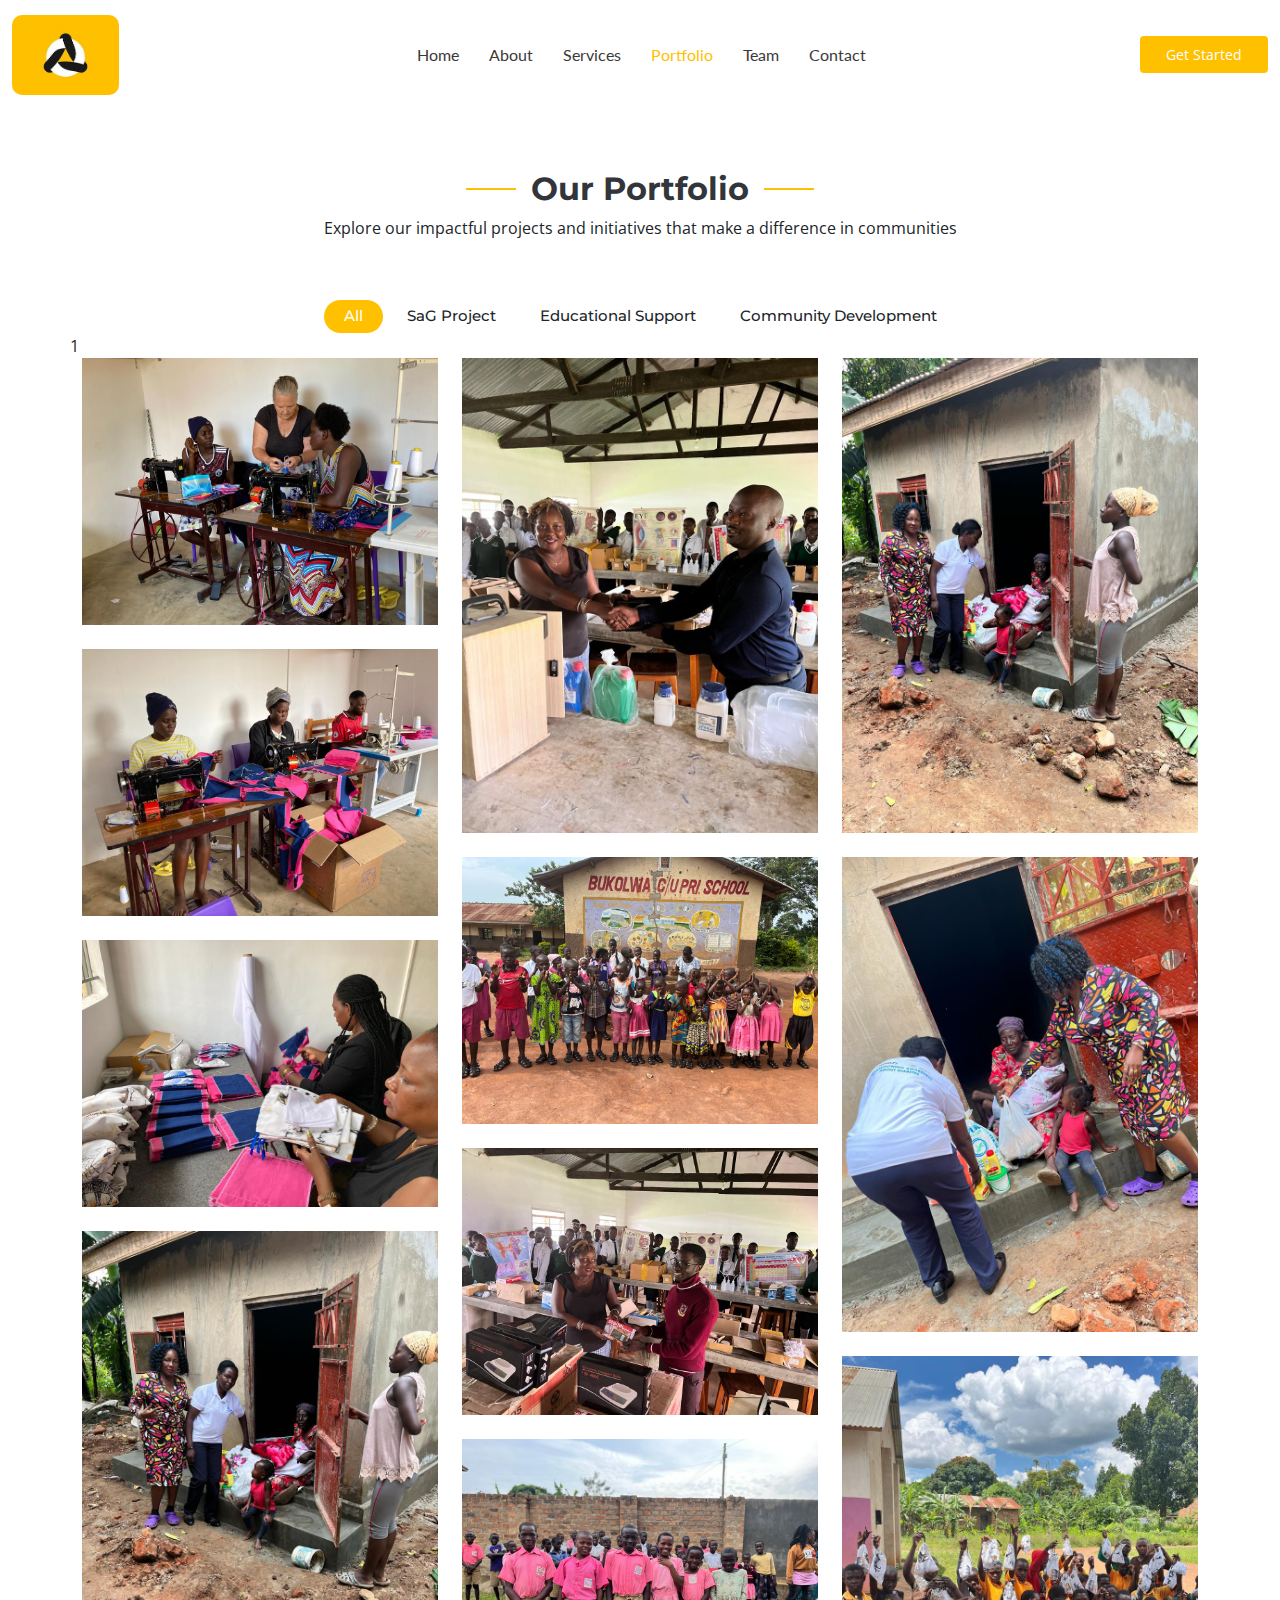
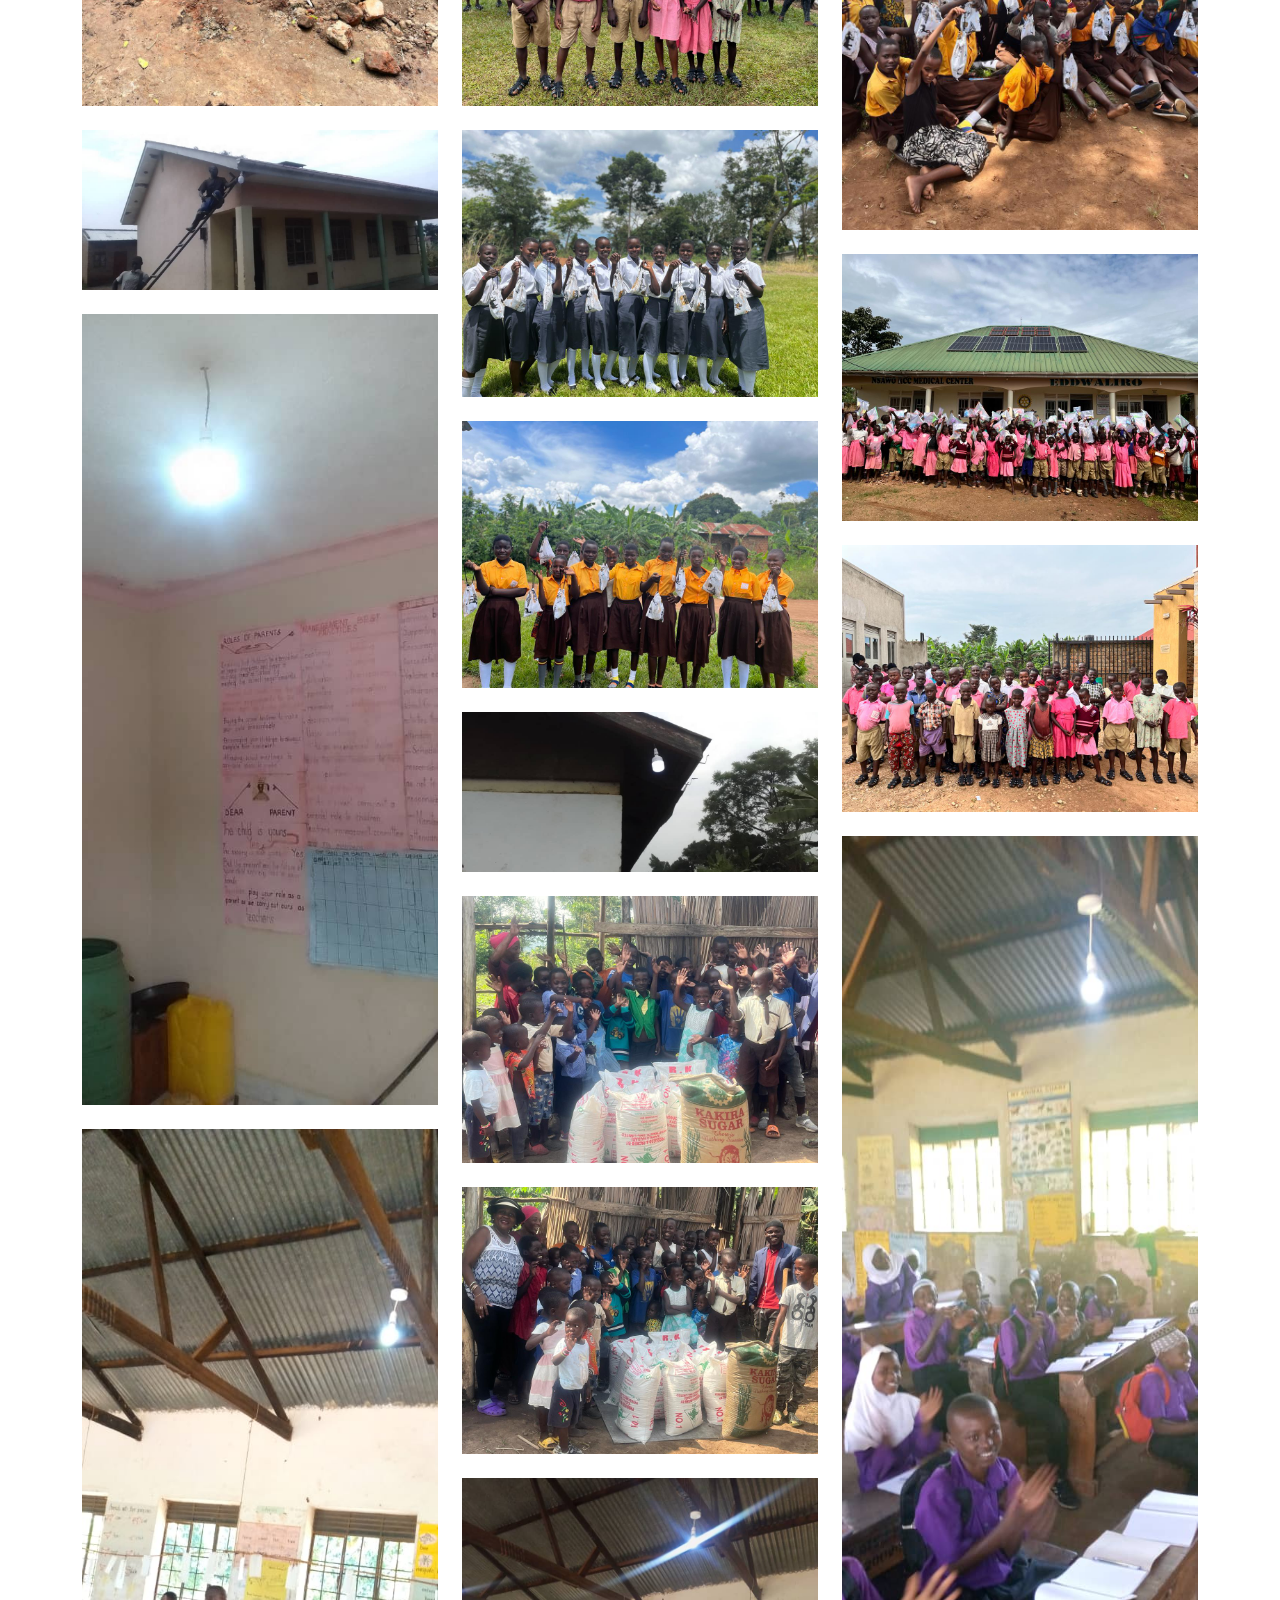
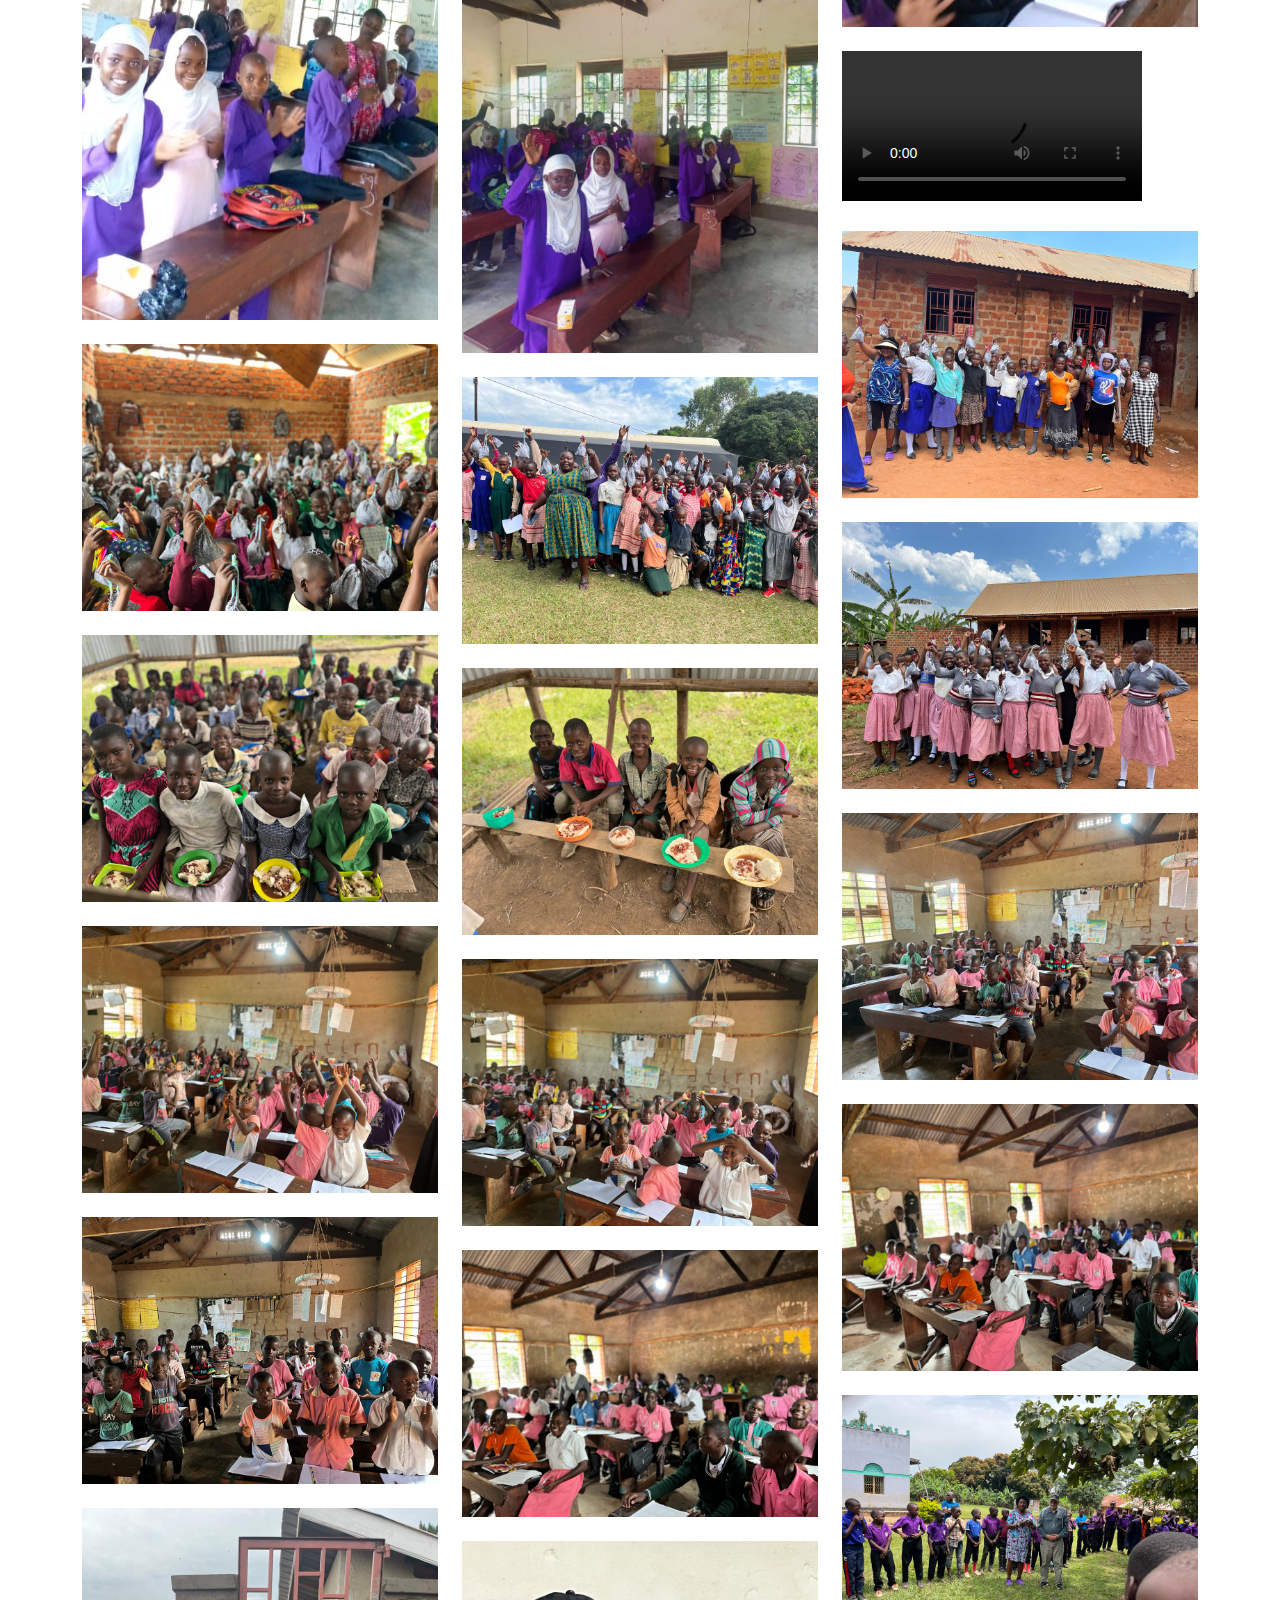
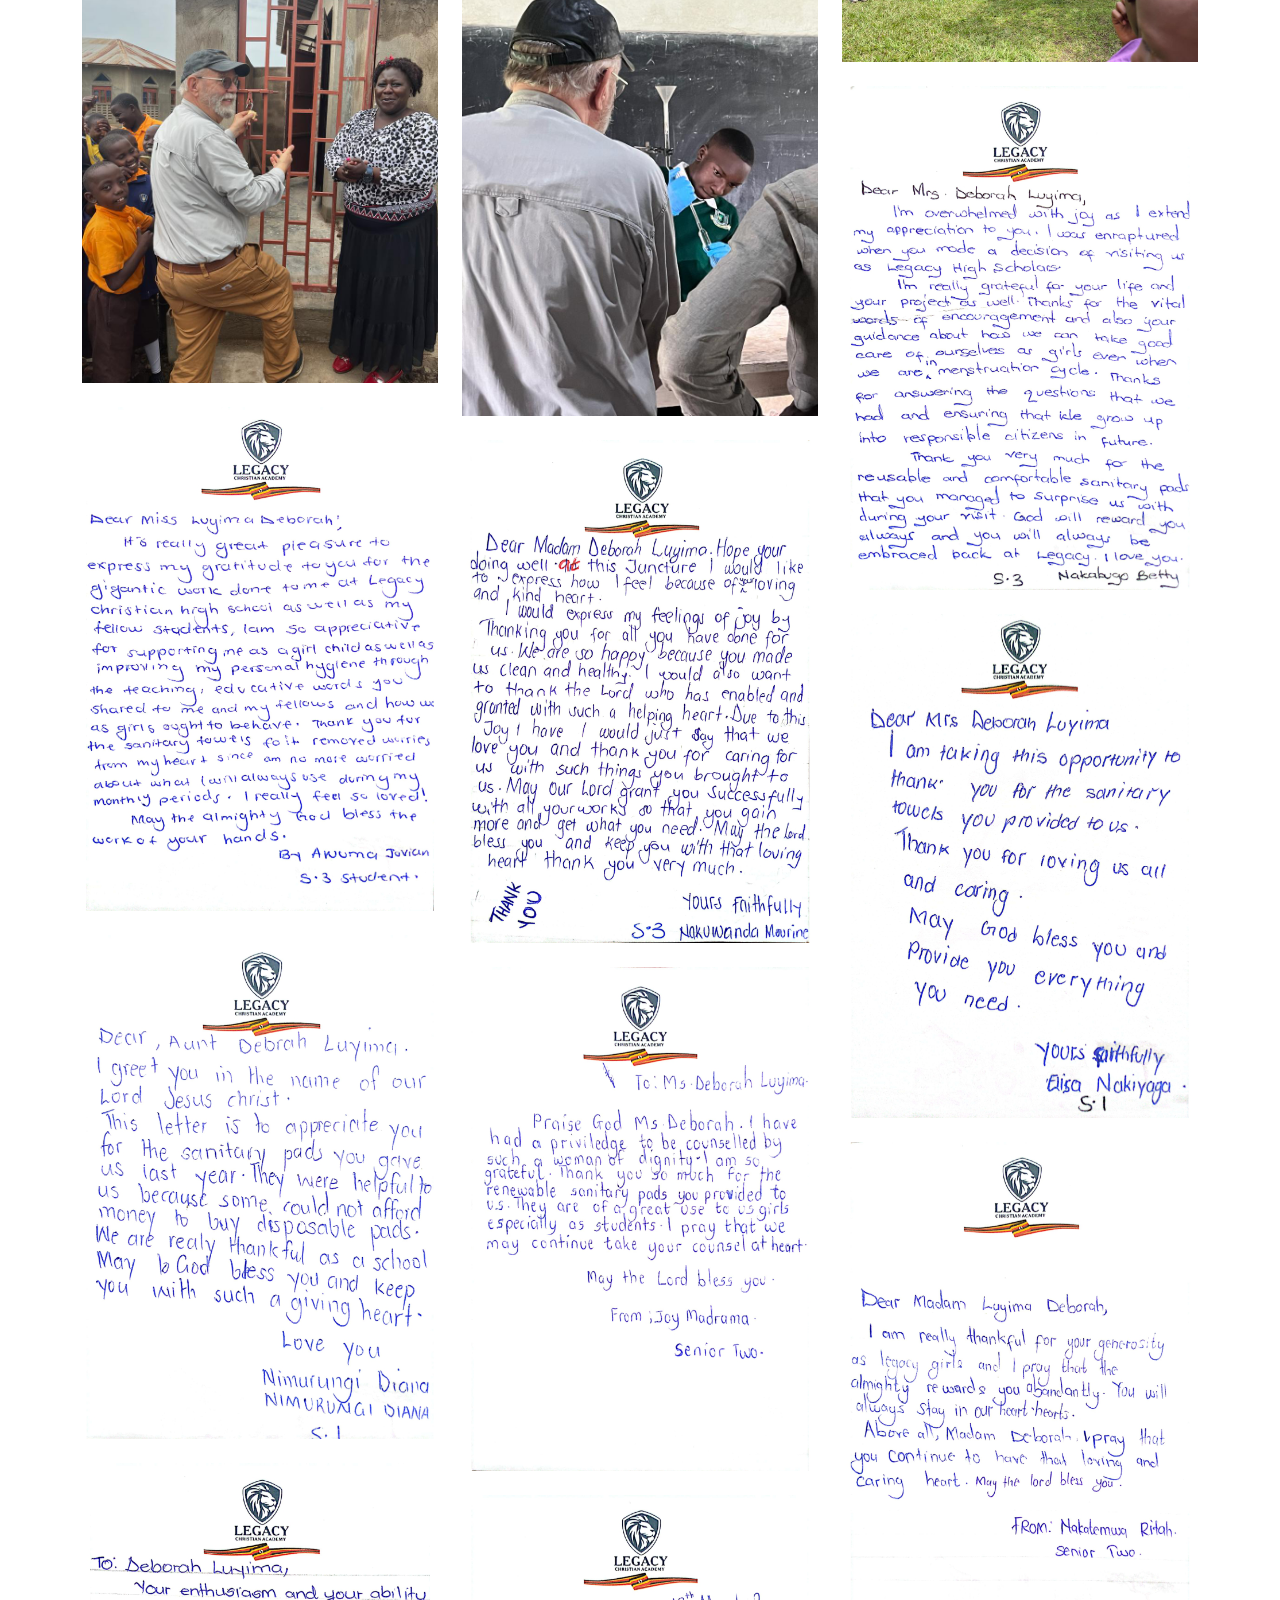
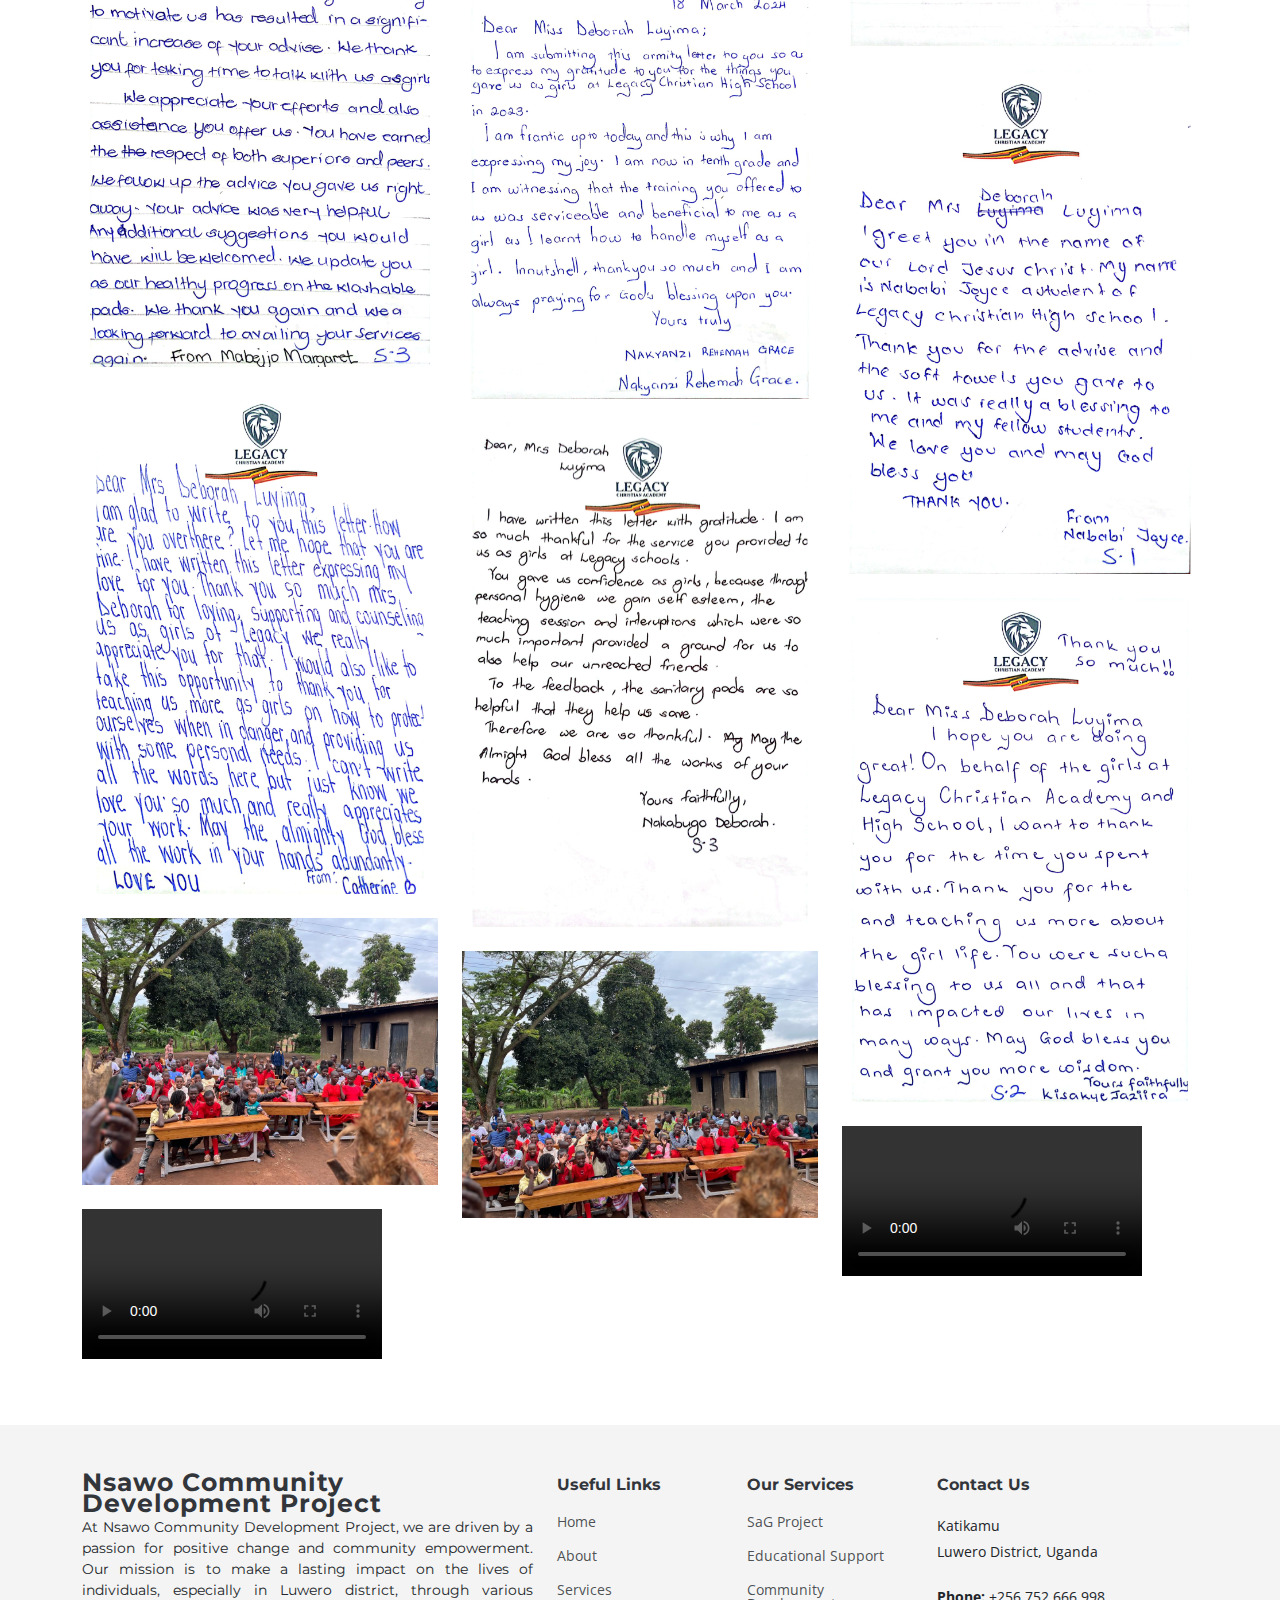
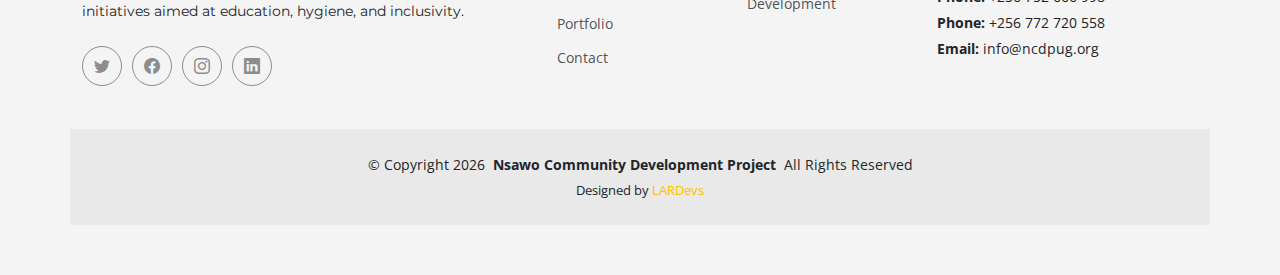
==== commit 12b24637: "Video Updates" ====
--- a/NCDPFrontend/portfolio.html
+++ b/NCDPFrontend/portfolio.html
@@ -1292,6 +1292,40 @@
                     data-gallery="portfolio-gallery-branding" class="glightbox preview-link"><i class="bi bi-zoom-in"></i></a>
                 </div>
                 </div>End Portfolio Item -->
+          <!-- <div class="col-lg-4 col-md-6 portfolio-item isotope-item filter-app">
+                          <img src="assets/img/SaG Project/IMG-20240110-WA0009.jpg" class="img-fluid" alt="">
+                          <div class="portfolio-info">
+                            <h4>SaG Project</h4>
+                            <p>We have distributed over 1500kits to girls in rural schools.</p>
+                            <a href="assets/img/SaG Project/IMG-20240110-WA0009.jpg" title="App 2" data-gallery="portfolio-gallery-app"
+                              class="glightbox preview-link"><i class="bi bi-zoom-in"></i></a>
+                          </div>
+                          </div>End Portfolio Item -->
+            <div class="col-lg-4 col-md-6 portfolio-item isotope-item filter-product">
+              <video controls class="img-fluid">
+                <source src="assets/img/Educational Support/WhatsApp Video 2024-06-07 at 20.58.28_c3cdfc7a.mp4" type="video/mp4">
+                Your browser does not support the video tag.
+              </video>
+              <div class="portfolio-info">
+                <h4>Educational Support</h4>
+                <p>The Borehole and The Latrine Handover at Kangulumira Parent's School</p>
+                <!-- Assuming you're using a lightbox library for video, add the appropriate link for the lightbox here -->
+                <a href="assets/img/Educational Support/WhatsApp Video 2024-06-07 at 20.58.28_c3cdfc7a.mp4" title="Product 2" data-gallery="portfolio-gallery-product" class="glightbox preview-link"><i class="bi bi-zoom-in"></i></a>
+              </div>
+            </div>
+            <!-- End Portfolio Item -->
+            <div class="col-lg-4 col-md-6 portfolio-item isotope-item filter-branding">
+              <video controls class="img-fluid">
+                <source src="assets/img/Community Development/WhatsApp Video 2024-06-07 at 20.58.28_5df57789.mp4" type="video/mp4">
+                Your browser does not support the video tag.
+              </video>
+              <div class="portfolio-info">
+                <h4>Community Development</h4>
+                <p>Reusable Pads Production Process At Nsawo RCC Clinic</p>
+                <a href="assets/img/Community Development/WhatsApp Video 2024-06-07 at 20.58.28_5df57789.mp4" title="Branding 2" data-gallery="portfolio-gallery-branding" class="glightbox preview-link"><i class="bi bi-zoom-in"></i></a>
+              </div>
+            </div>
+            <!-- End Portfolio Item -->
           </div>
           <!-- End Portfolio Container -->
         </div>
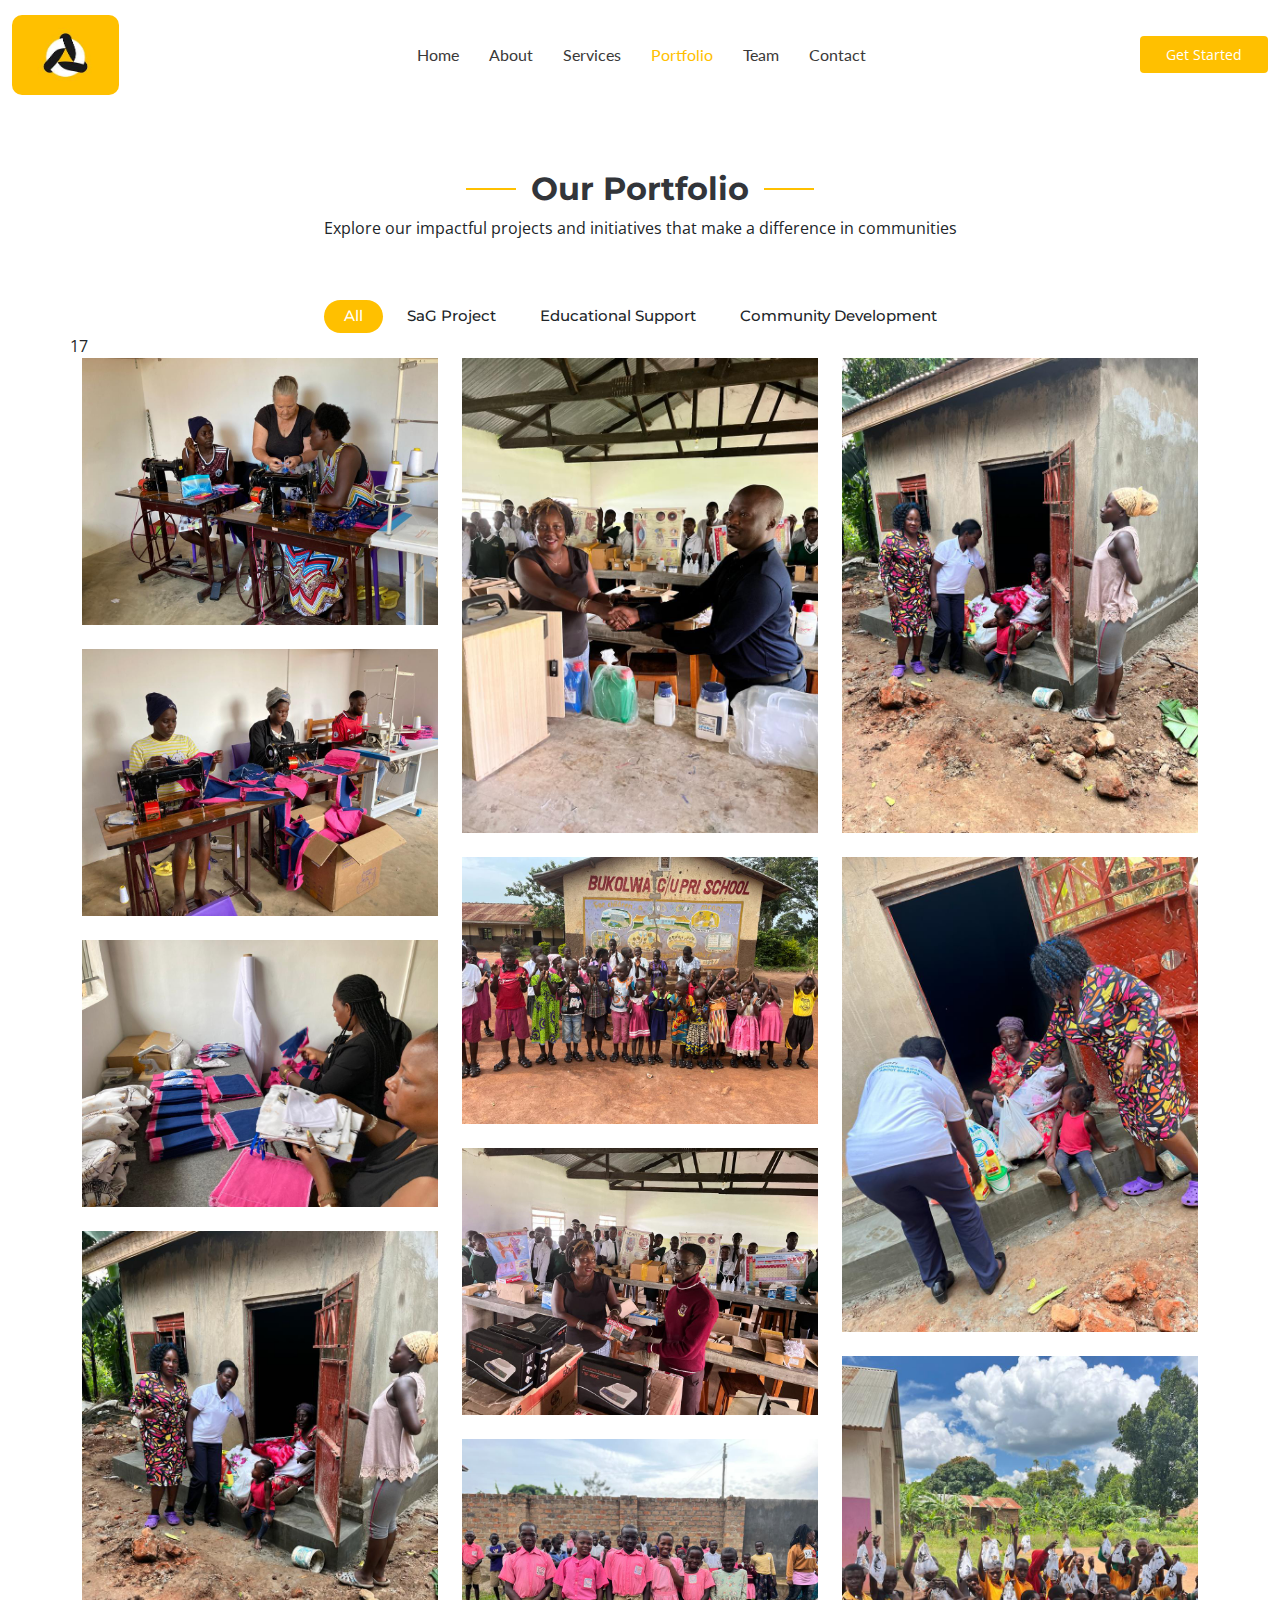
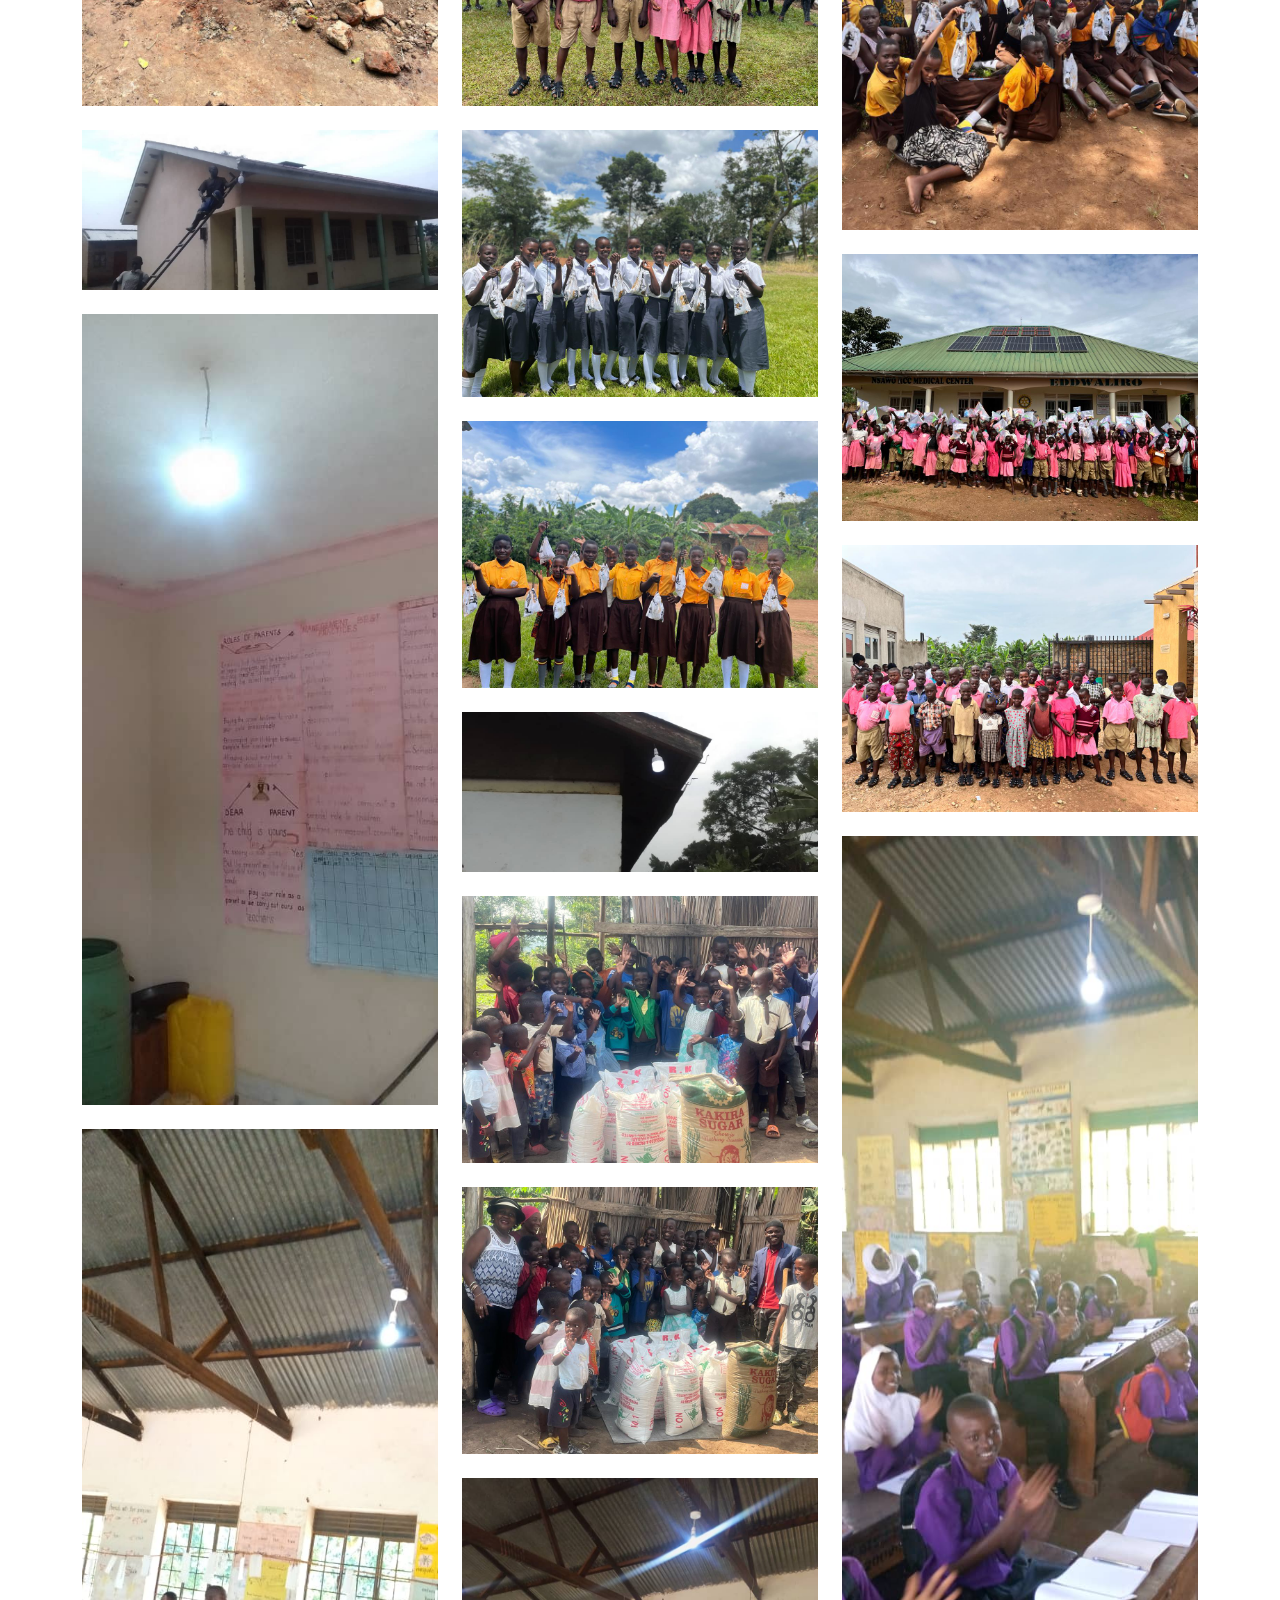
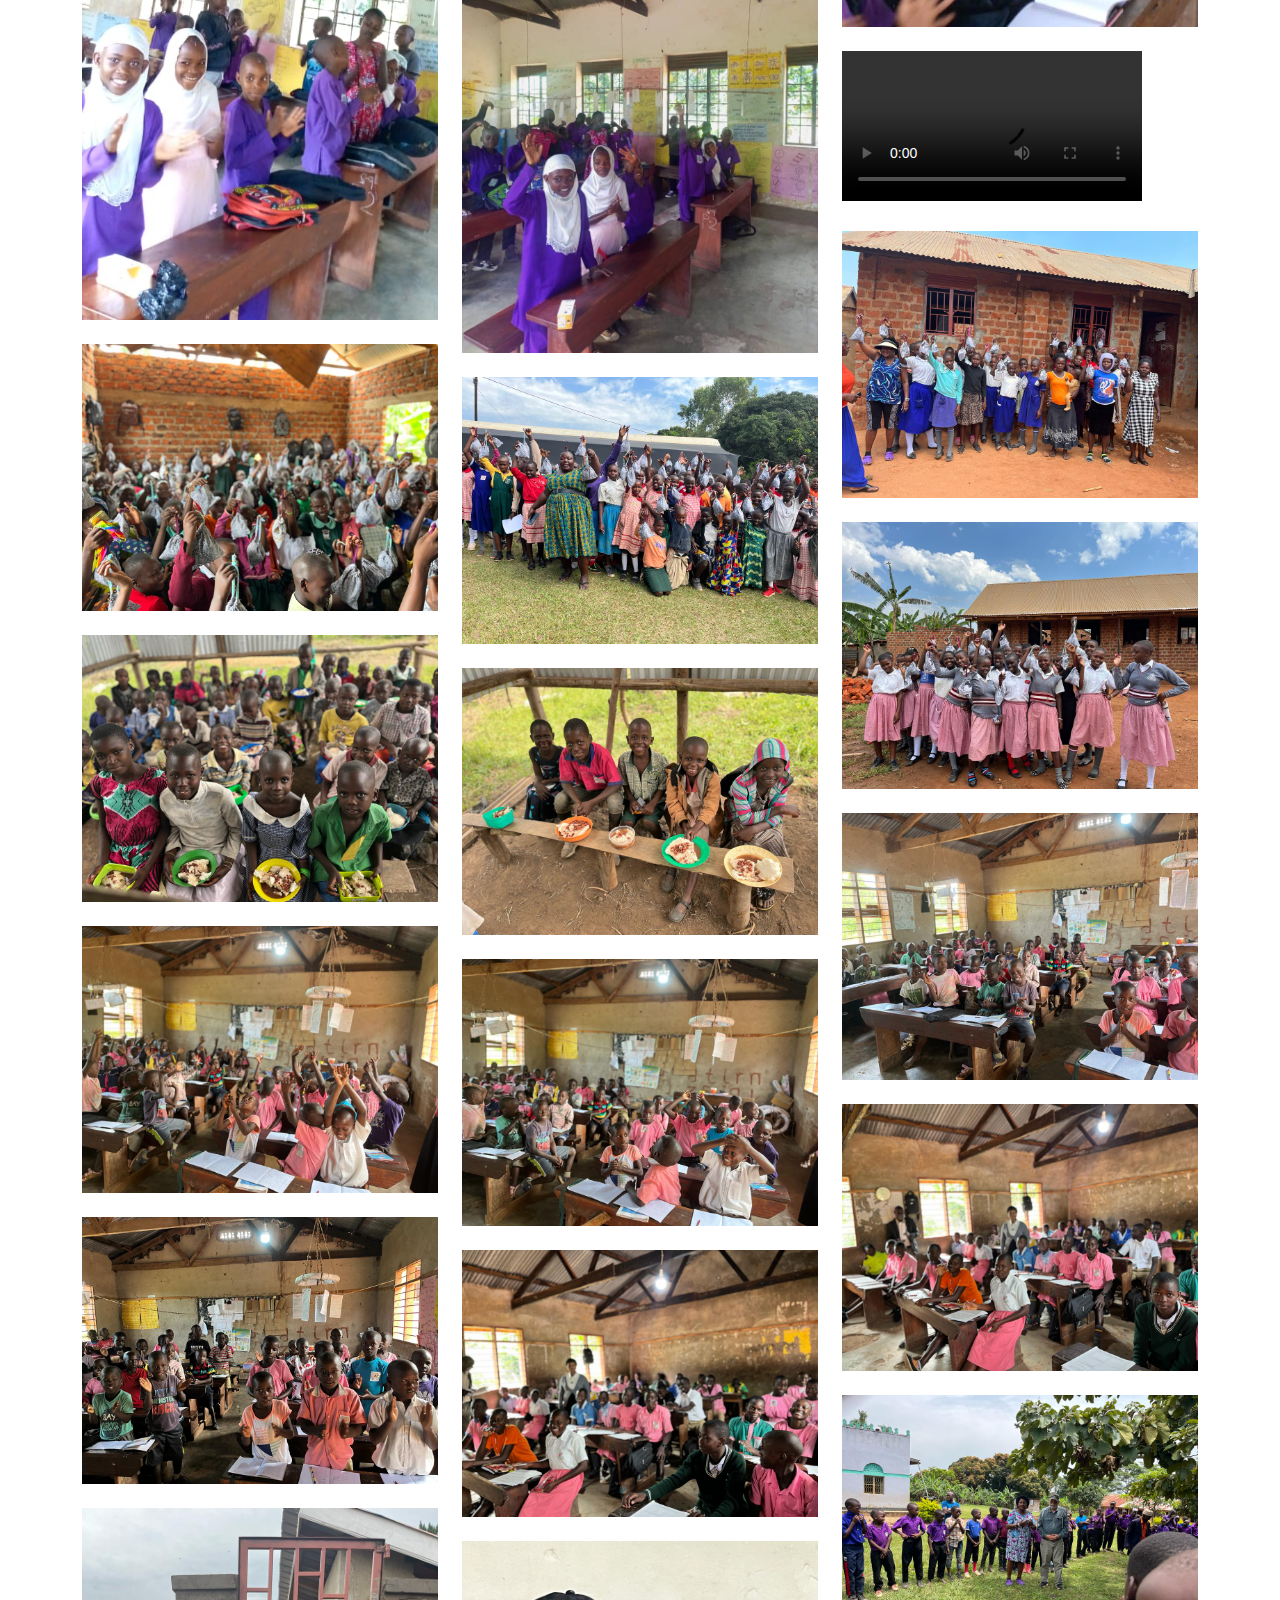
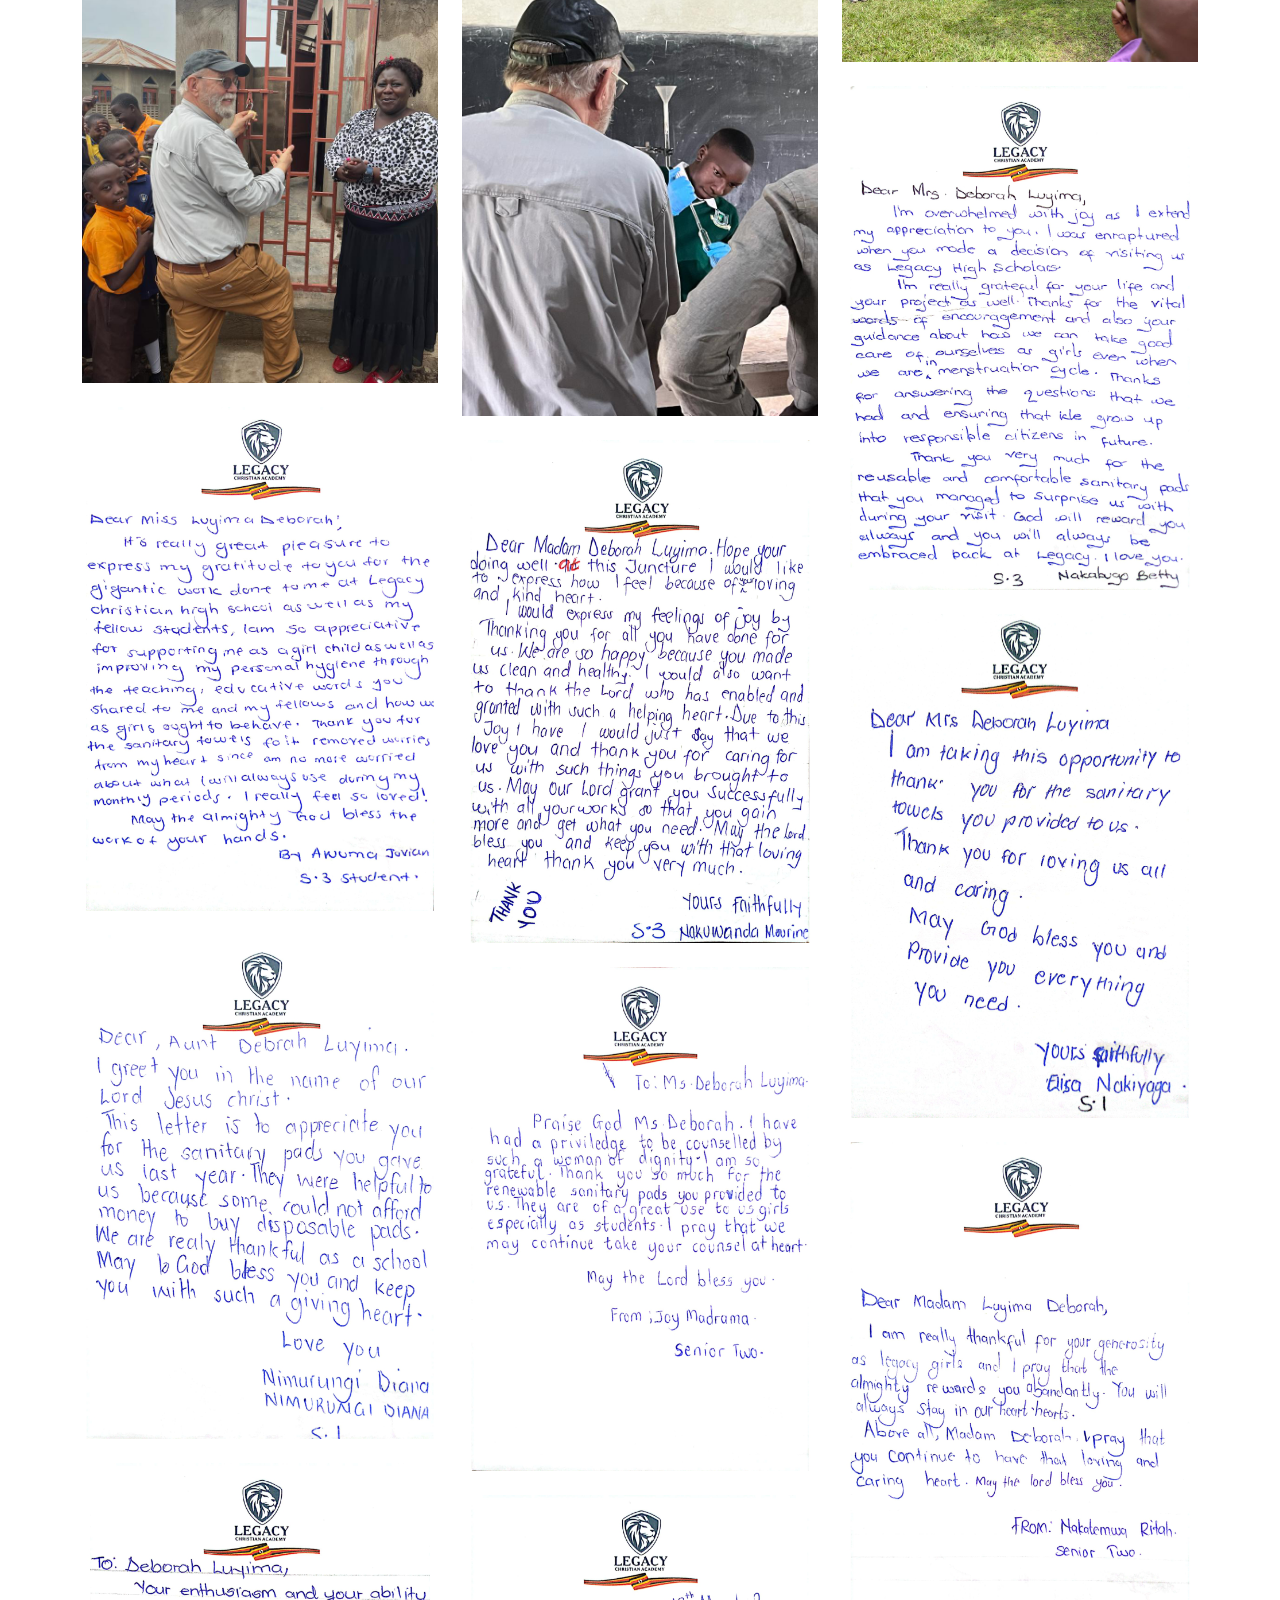
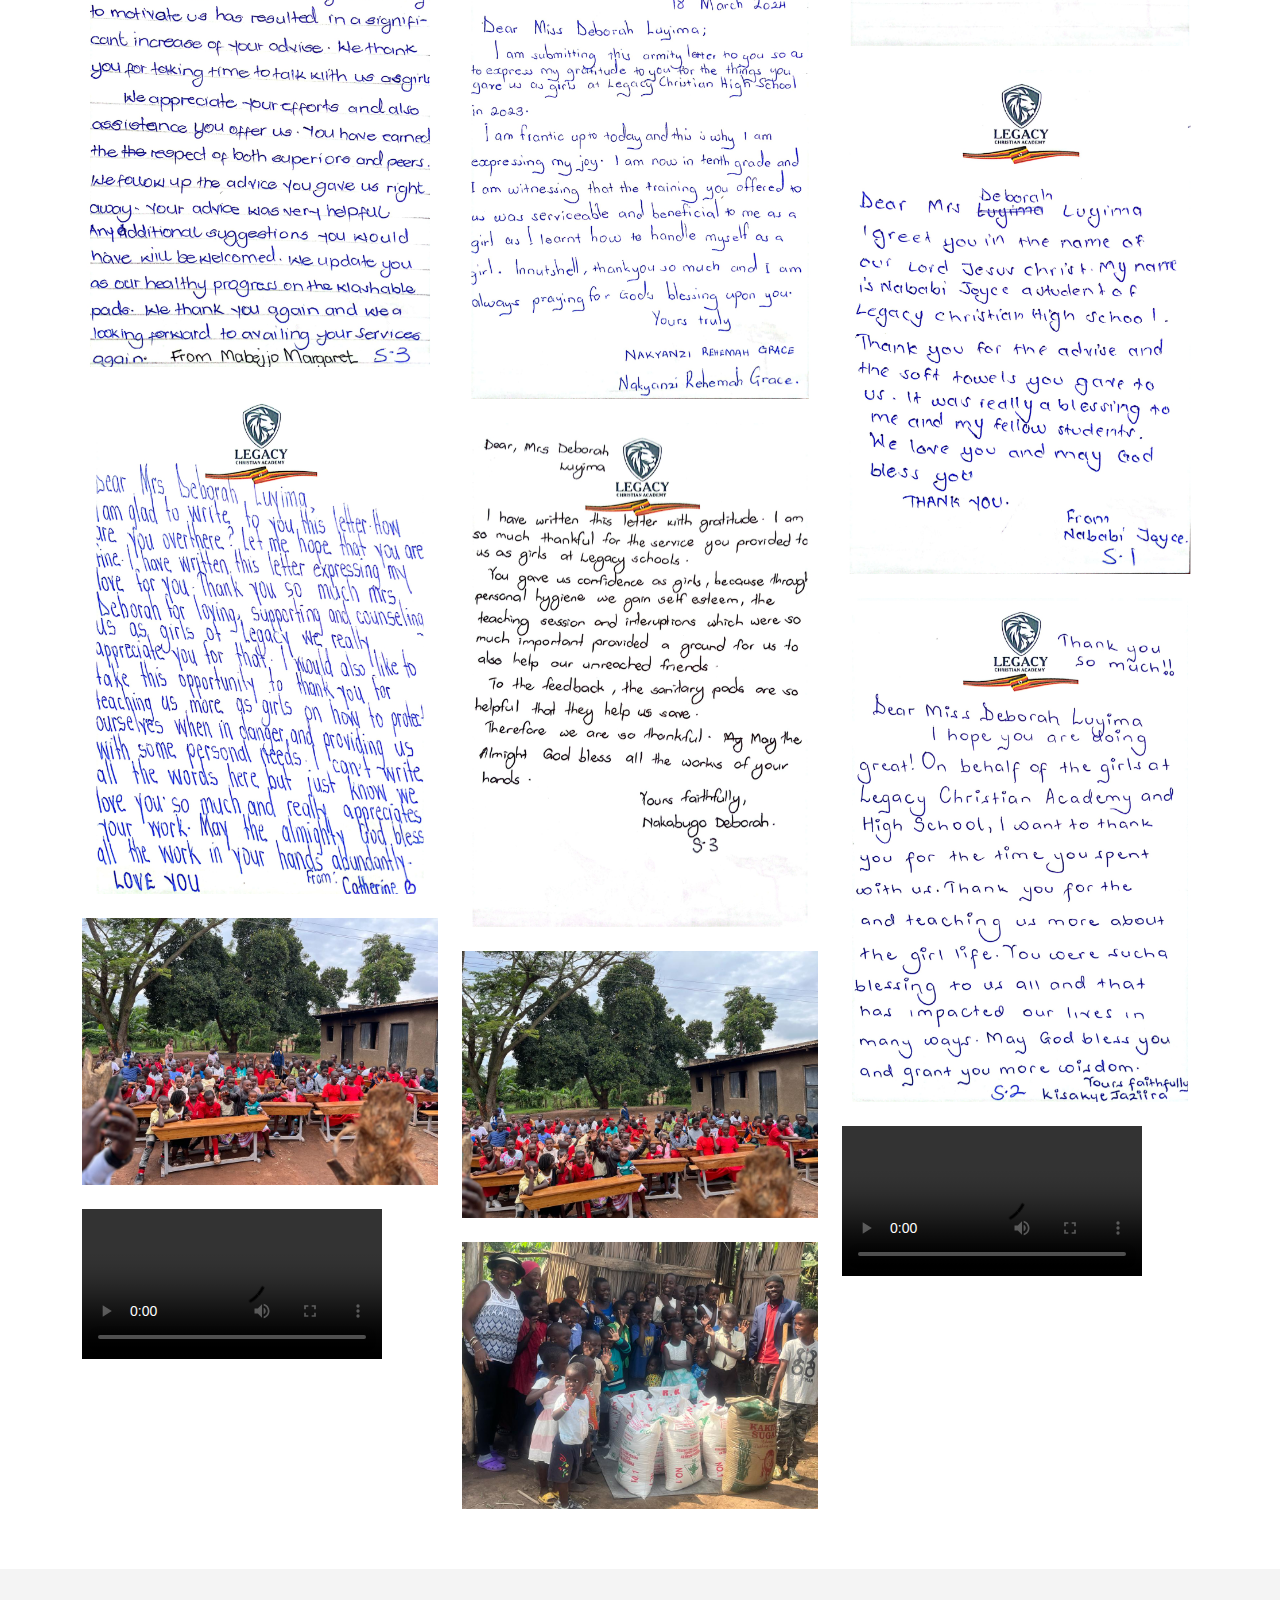
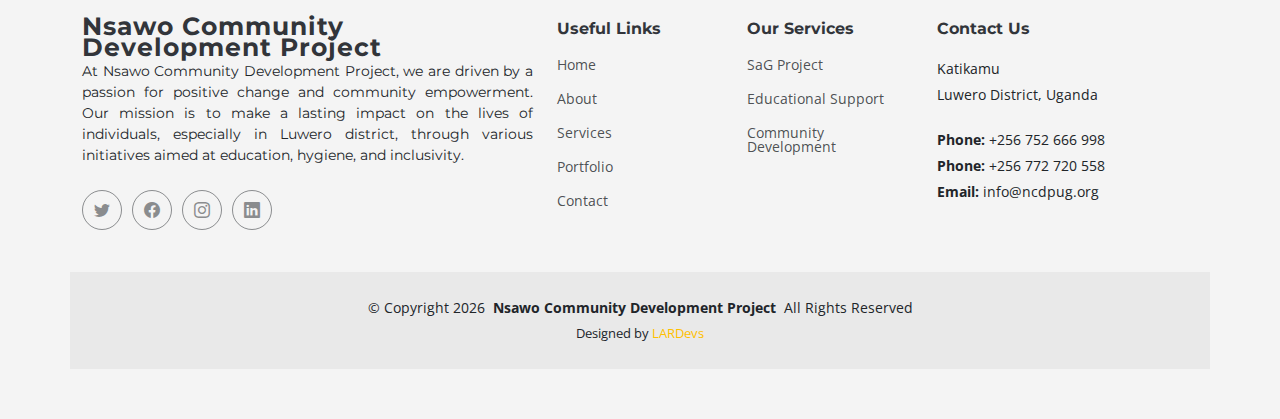
==== commit 7706197d: "More Changes" ====
--- a/NCDPFrontend/portfolio.html
+++ b/NCDPFrontend/portfolio.html
@@ -1325,7 +1325,17 @@
                 <a href="assets/img/Community Development/WhatsApp Video 2024-06-07 at 20.58.28_5df57789.mp4" title="Branding 2" data-gallery="portfolio-gallery-branding" class="glightbox preview-link"><i class="bi bi-zoom-in"></i></a>
               </div>
             </div>
-            <!-- End Portfolio Item -->
+            7
+            <!-- End Portfolio Item -->
+            <div class="col-lg-4 col-md-6 portfolio-item isotope-item filter-branding">
+              <img src="assets/img/Community Development/food2.jpg" class="img-fluid" alt="">
+              <div class="portfolio-info">
+                <h4>Community Development</h4>
+                <p>We did a food distribution @ kangulumira parents school in Luwero.</p>
+                <a href="assets/img/Community Development/food2.jpg" title="Branding 2" data-gallery="portfolio-gallery-branding"
+                  class="glightbox preview-link"><i class="bi bi-zoom-in"></i></a>
+              </div>
+            </div>
           </div>
           <!-- End Portfolio Container -->
         </div>
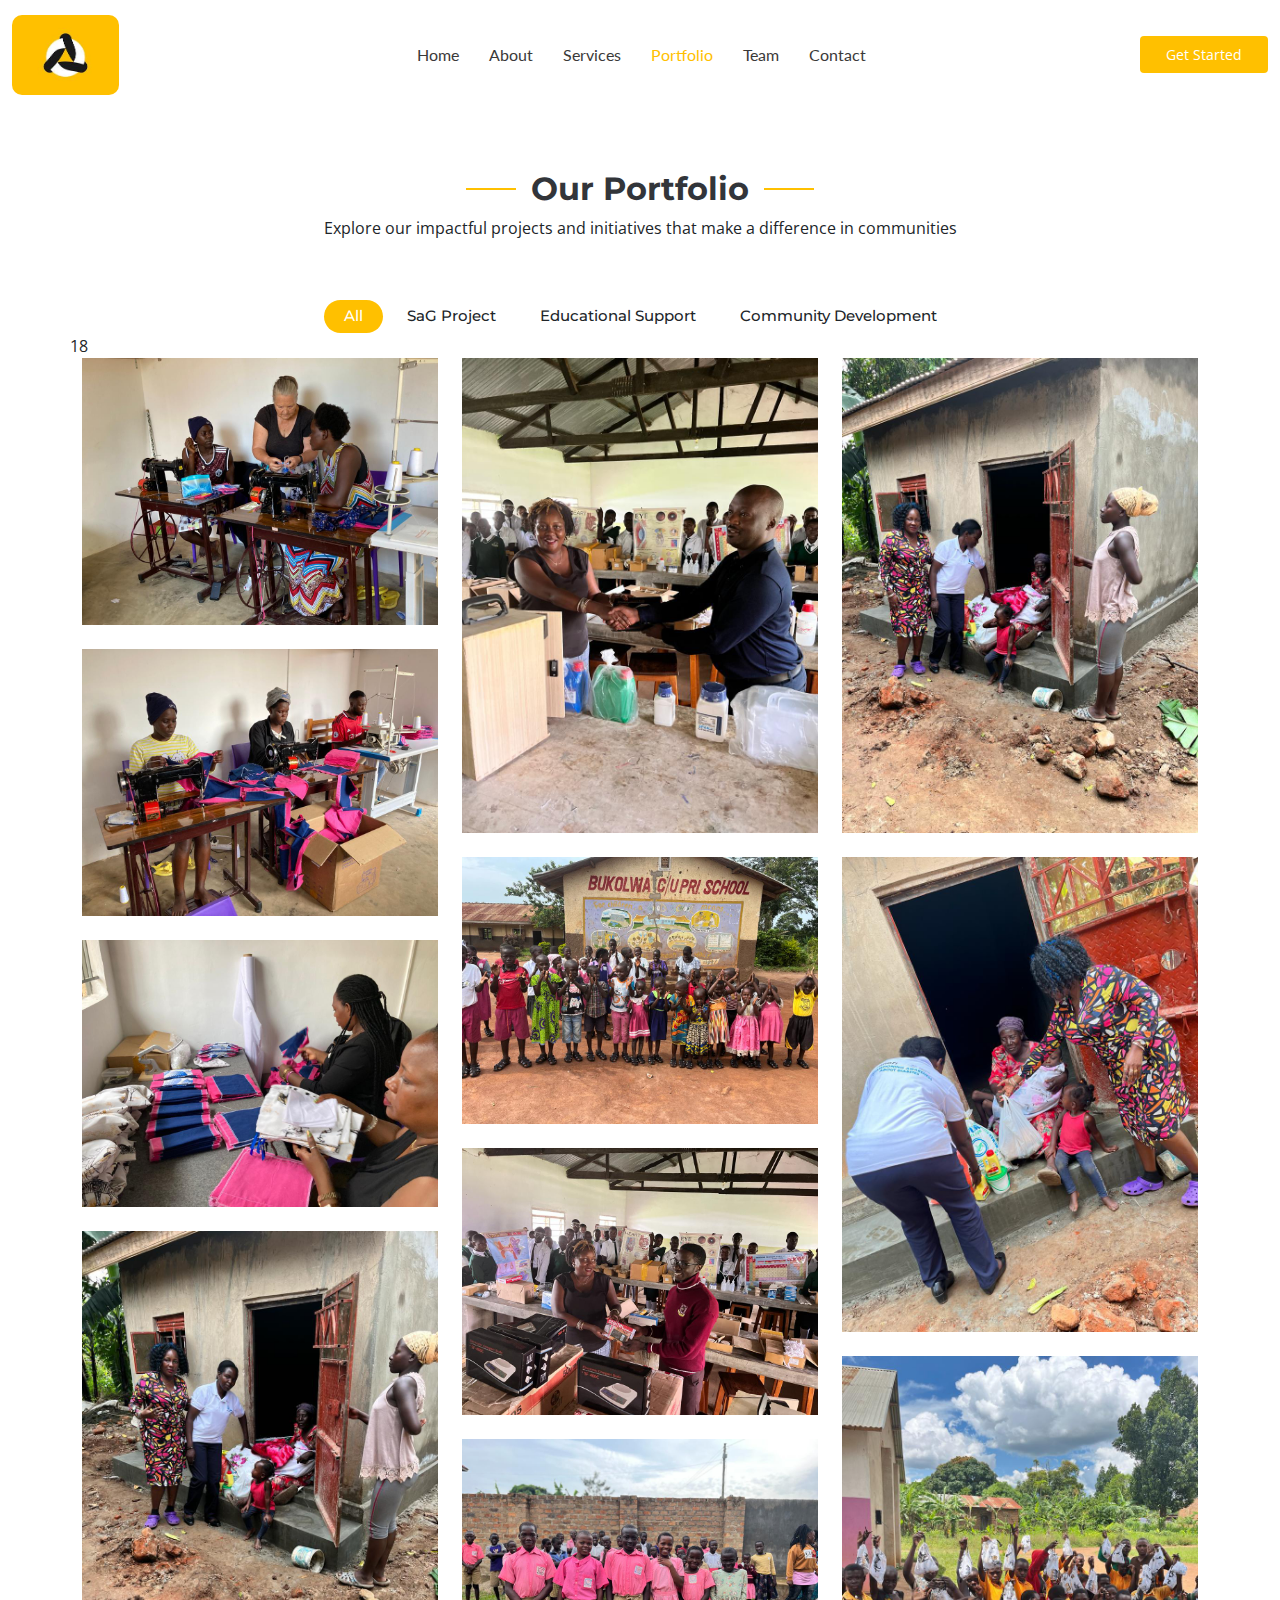
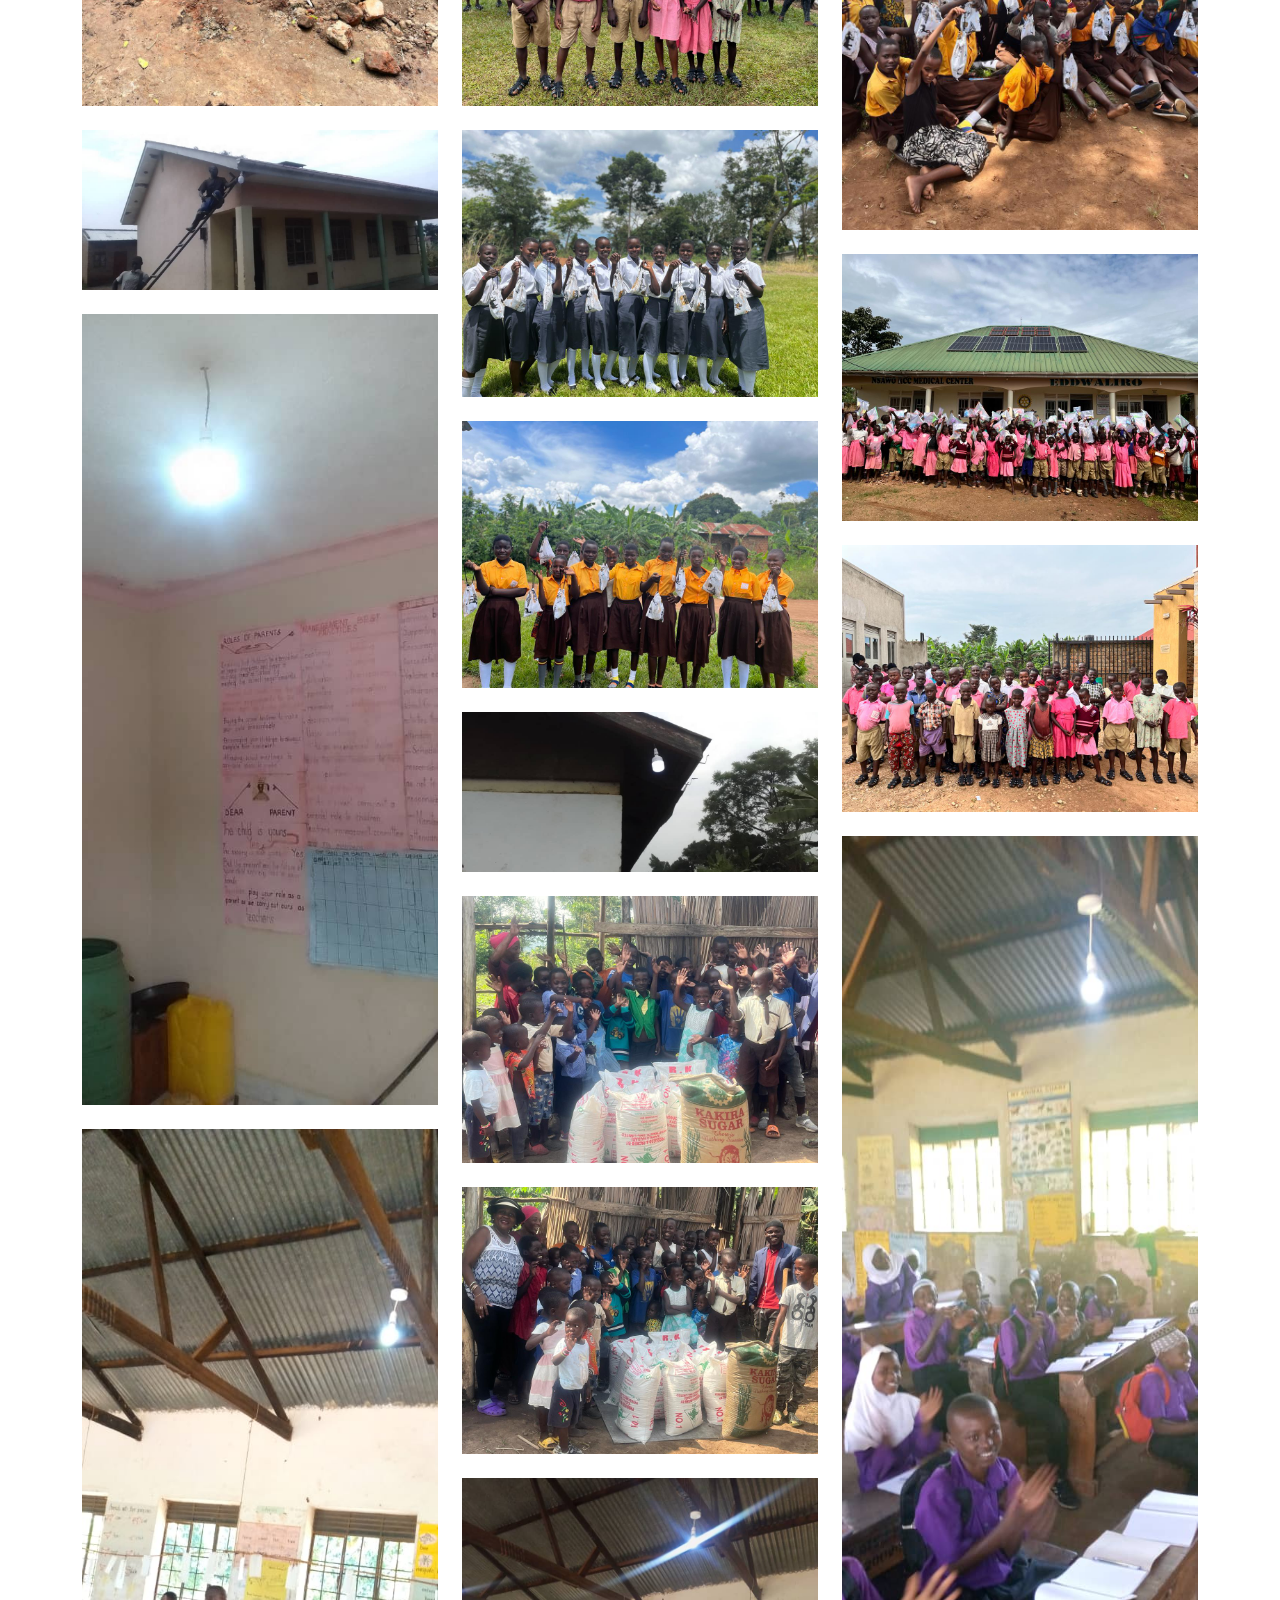
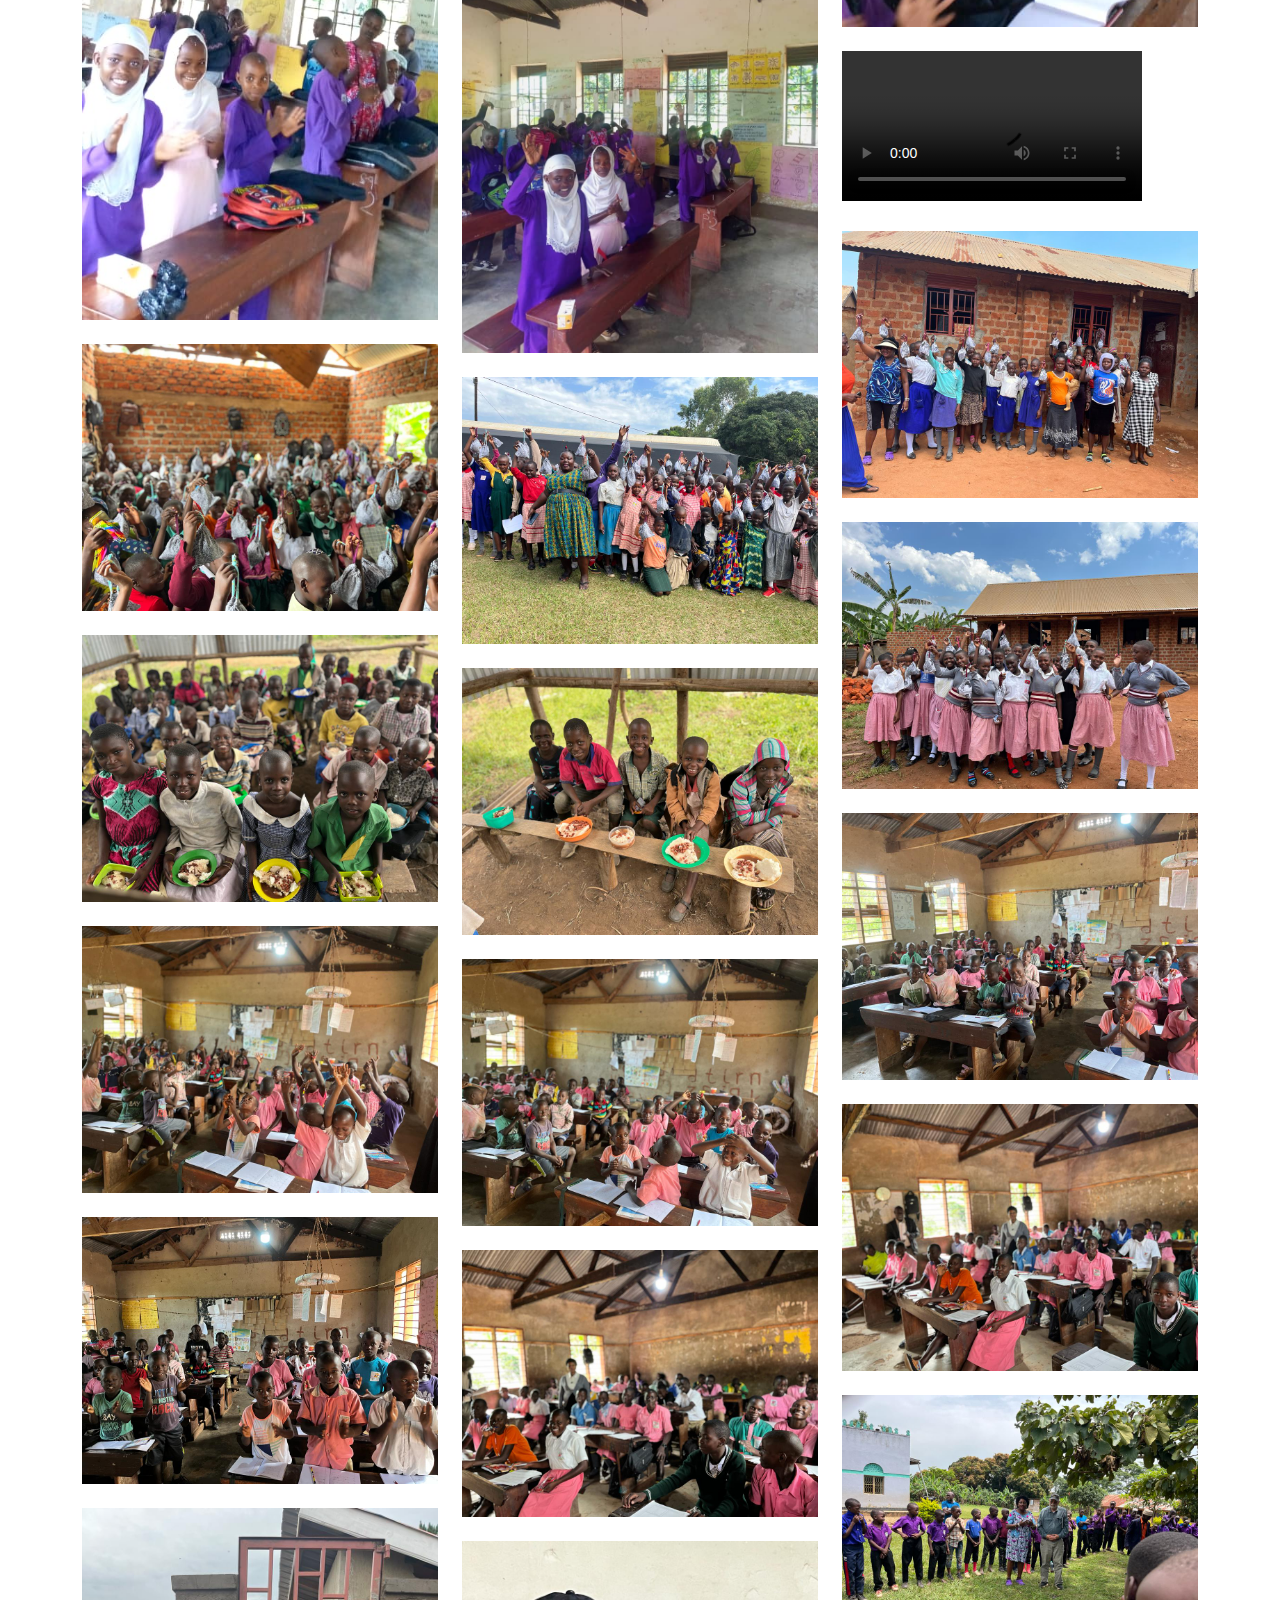
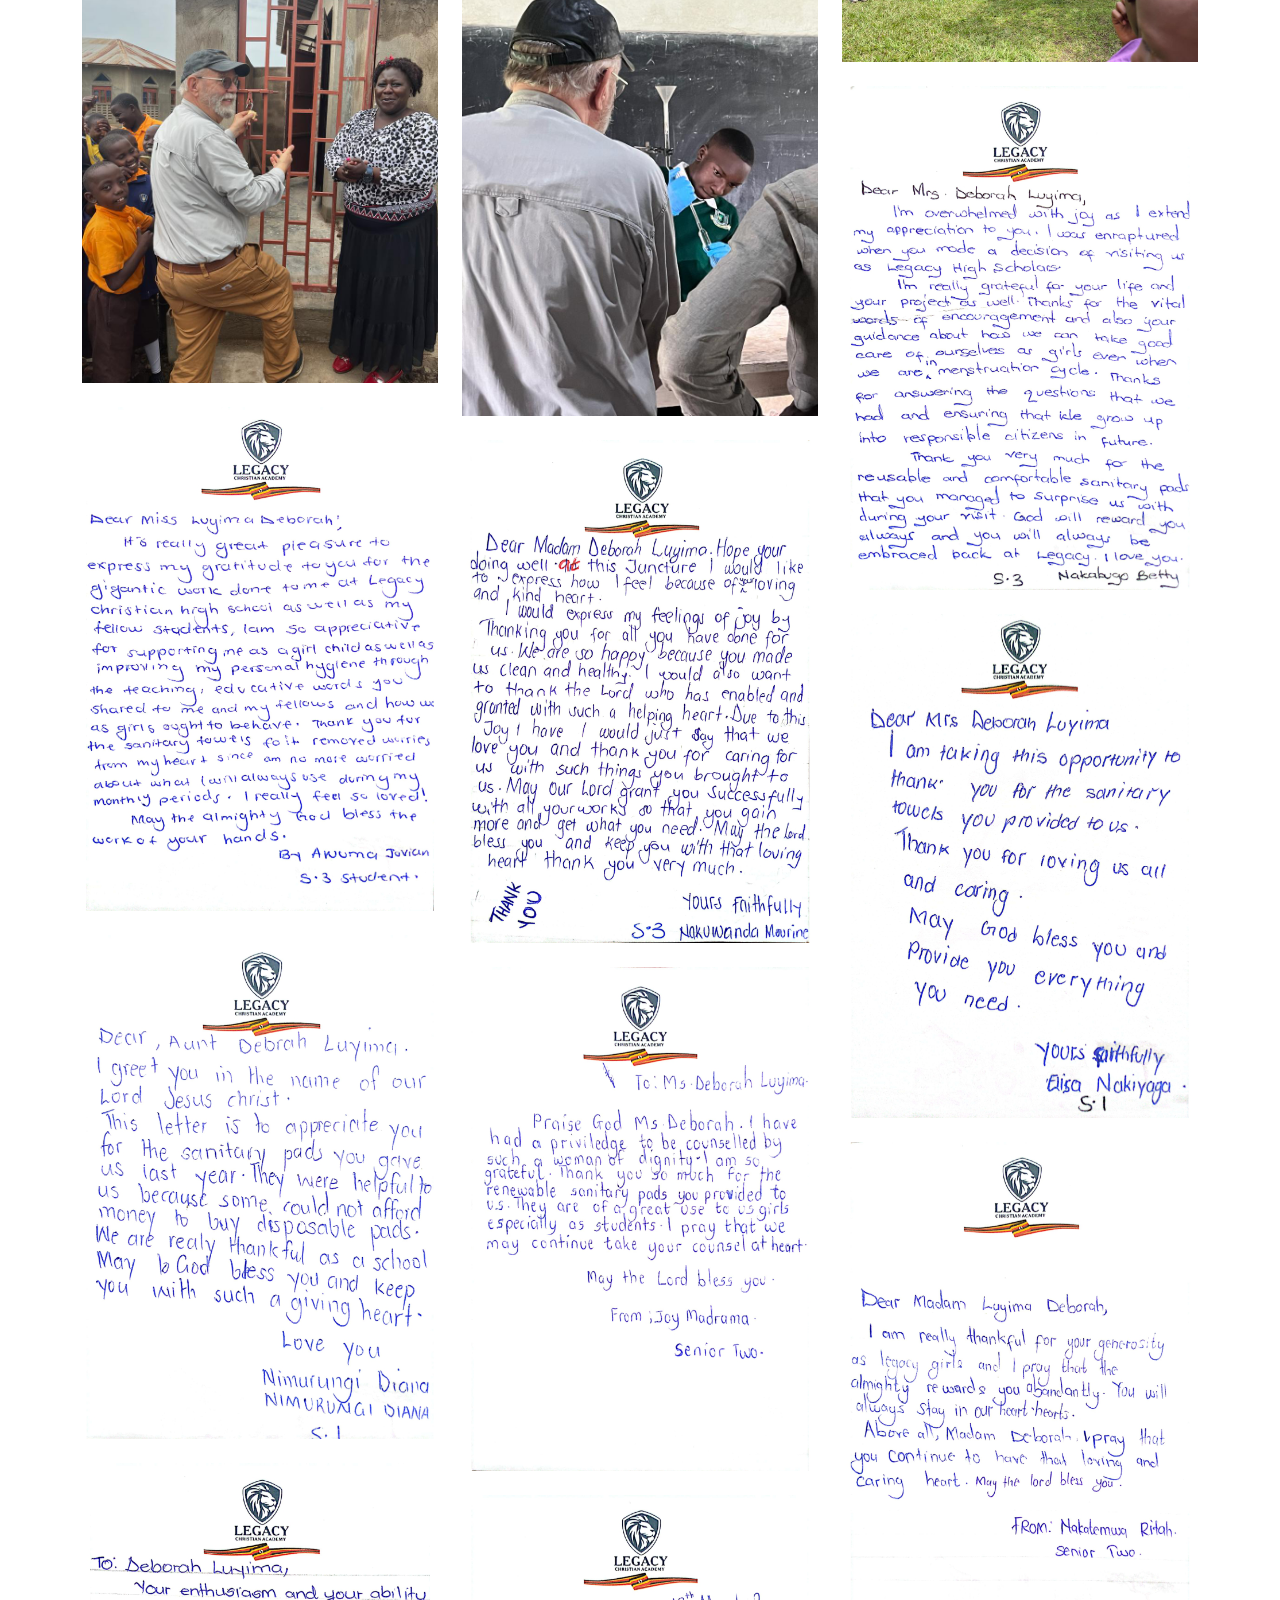
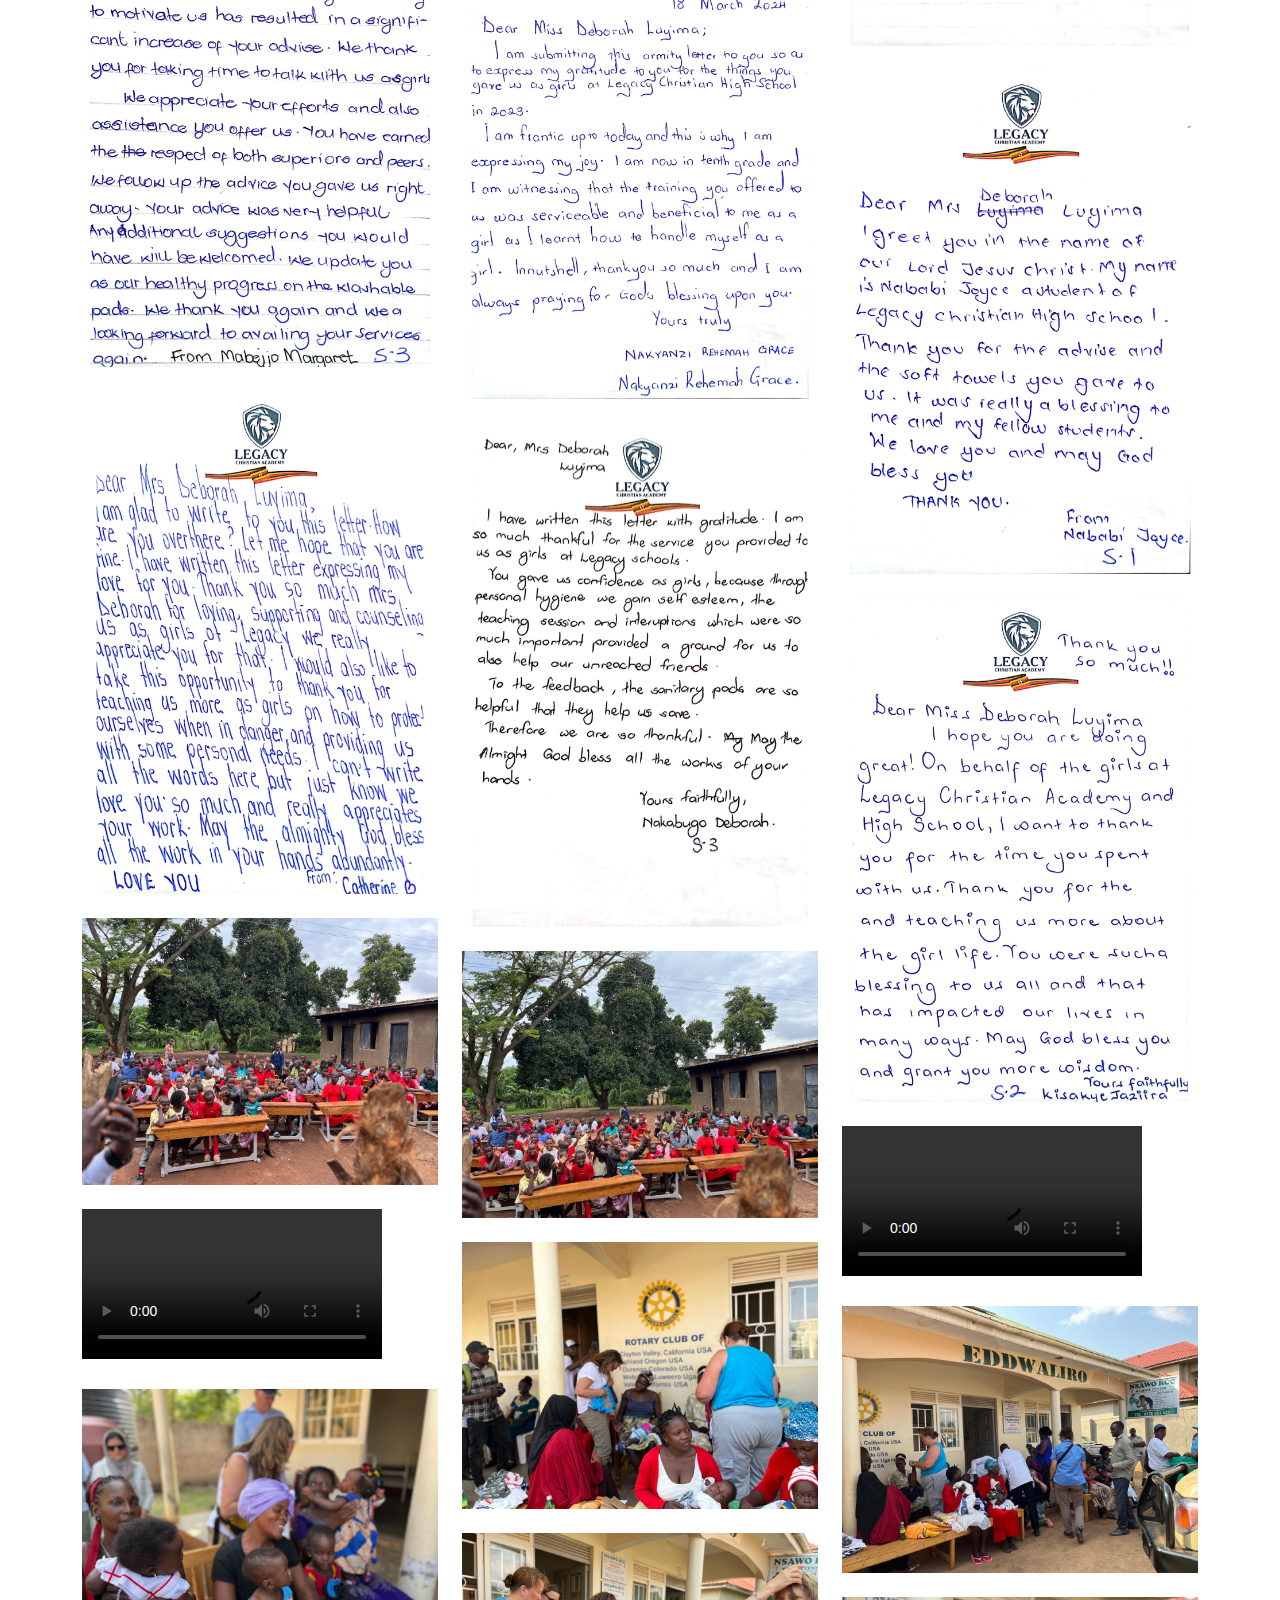
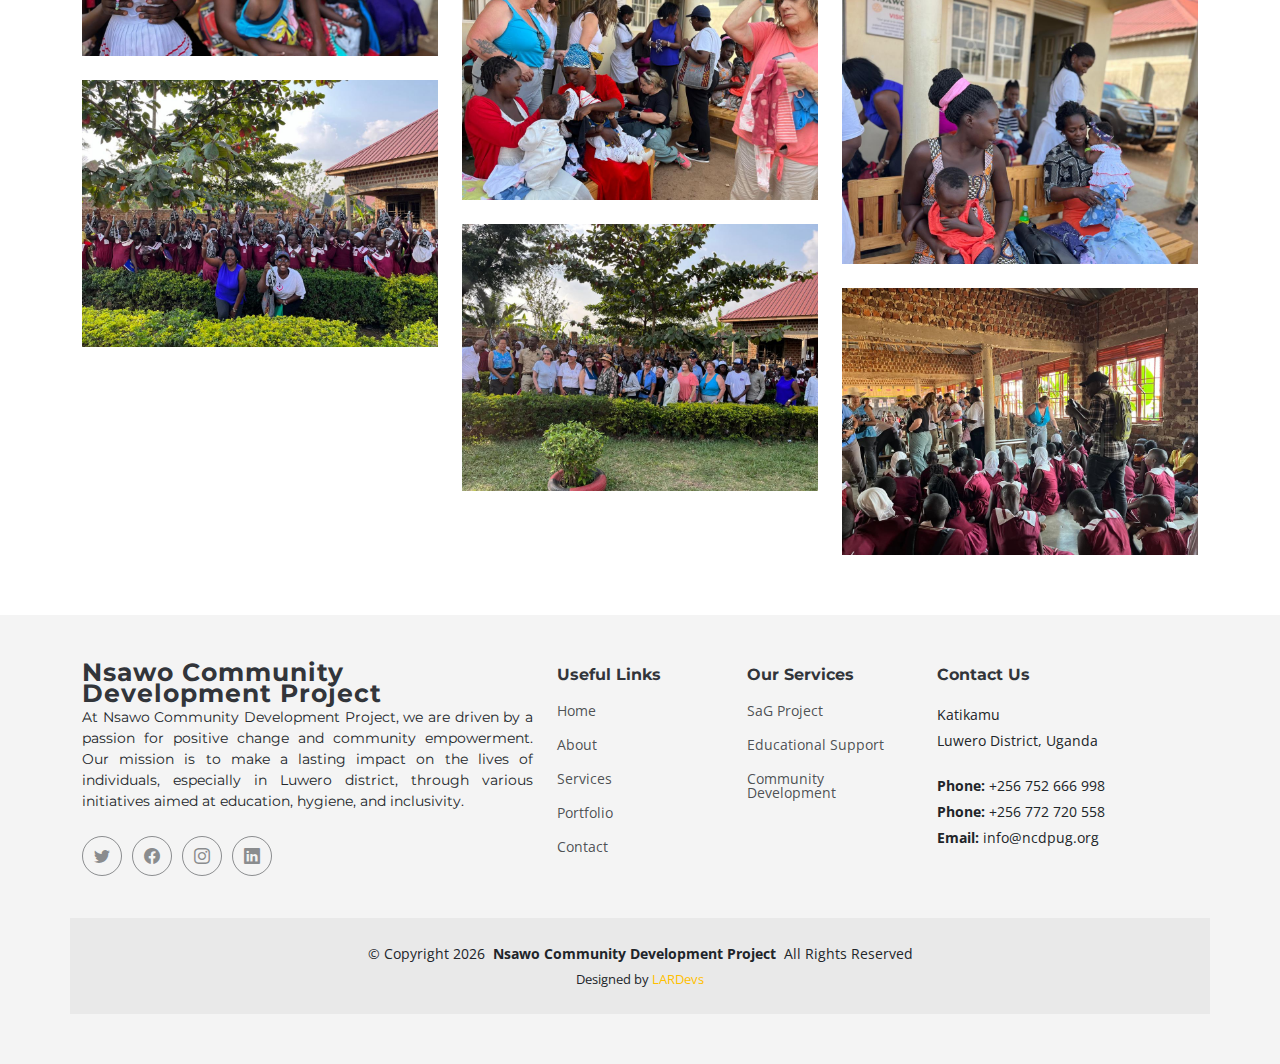
==== commit a952a5bc: "More Updates" ====
--- a/NCDPFrontend/portfolio.html
+++ b/NCDPFrontend/portfolio.html
@@ -1325,15 +1325,88 @@
                 <a href="assets/img/Community Development/WhatsApp Video 2024-06-07 at 20.58.28_5df57789.mp4" title="Branding 2" data-gallery="portfolio-gallery-branding" class="glightbox preview-link"><i class="bi bi-zoom-in"></i></a>
               </div>
             </div>
-            7
             <!-- End Portfolio Item -->
             <div class="col-lg-4 col-md-6 portfolio-item isotope-item filter-branding">
-              <img src="assets/img/Community Development/food2.jpg" class="img-fluid" alt="">
+              <img src="assets/img/Community Development/IMG-20240624-WA0218.jpg" class="img-fluid" alt="">
               <div class="portfolio-info">
                 <h4>Community Development</h4>
-                <p>We did a food distribution @ kangulumira parents school in Luwero.</p>
-                <a href="assets/img/Community Development/food2.jpg" title="Branding 2" data-gallery="portfolio-gallery-branding"
+                <p>Visiting Rotarians from Rotary clubs from California USA donating children clothing to babies born at the clinic .</p>
+                <a href="assets/img/Community Development/IMG-20240624-WA0218.jpg" title="Branding 2" data-gallery="portfolio-gallery-branding"
                   class="glightbox preview-link"><i class="bi bi-zoom-in"></i></a>
+              </div>
+            </div>
+            <!-- End Portfolio Item -->
+            <div class="col-lg-4 col-md-6 portfolio-item isotope-item filter-branding">
+              <img src="assets/img/Community Development/IMG-20240624-WA0219.jpg" class="img-fluid" alt="">
+              <div class="portfolio-info">
+                <h4>Community Development</h4>
+                <p>Visiting Rotarians from Rotary clubs from California USA donating children clothing to babies born at the clinic
+                  .</p>
+                <a href="assets/img/Community Development/IMG-20240624-WA0219.jpg" title="Branding 2"
+                  data-gallery="portfolio-gallery-branding" class="glightbox preview-link"><i class="bi bi-zoom-in"></i></a>
+              </div>
+            </div>
+            <!-- End Portfolio Item -->
+            <div class="col-lg-4 col-md-6 portfolio-item isotope-item filter-branding">
+              <img src="assets/img/Community Development/IMG-20240624-WA0220.jpg" class="img-fluid" alt="">
+              <div class="portfolio-info">
+                <h4>Community Development</h4>
+                <p>Visiting Rotarians from Rotary clubs from California USA donating children clothing to babies born at the clinic
+                  .</p>
+                <a href="assets/img/Community Development/IMG-20240624-WA0220.jpg" title="Branding 2"
+                  data-gallery="portfolio-gallery-branding" class="glightbox preview-link"><i class="bi bi-zoom-in"></i></a>
+              </div>
+            </div>
+            <!-- End Portfolio Item -->
+            <div class="col-lg-4 col-md-6 portfolio-item isotope-item filter-branding">
+              <img src="assets/img/Community Development/IMG-20240624-WA0221.jpg" class="img-fluid" alt="">
+              <div class="portfolio-info">
+                <h4>Community Development</h4>
+                <p>Visiting Rotarians from Rotary clubs from California USA donating children clothing to babies born at the clinic
+                  .</p>
+                <a href="assets/img/Community Development/IMG-20240624-WA0221.jpg" title="Branding 2"
+                  data-gallery="portfolio-gallery-branding" class="glightbox preview-link"><i class="bi bi-zoom-in"></i></a>
+              </div>
+            </div>
+            <!-- End Portfolio Item -->
+            <div class="col-lg-4 col-md-6 portfolio-item isotope-item filter-branding">
+              <img src="assets/img/Community Development/IMG-20240624-WA0222.jpg" class="img-fluid" alt="">
+              <div class="portfolio-info">
+                <h4>Community Development</h4>
+                <p>Visiting Rotarians from Rotary clubs from California USA donating children clothing to babies born at the clinic
+                  .</p>
+                <a href="assets/img/Community Development/IMG-20240624-WA0222.jpg" title="Branding 2"
+                  data-gallery="portfolio-gallery-branding" class="glightbox preview-link"><i class="bi bi-zoom-in"></i></a>
+              </div>
+            </div>
+            8
+            <div class="col-lg-4 col-md-6 portfolio-item isotope-item filter-product">
+              <img src="assets/img/Educational Support/WhatsApp Image 2024-06-24 at 08.02.18_8aec200a.jpg" class="img-fluid" alt="">
+              <div class="portfolio-info">
+                <h4>Educational Support</h4>
+                <p>Reusable sanitary kits distribution with partners from Melissa Prandi Children’s Foundation at Vision Junior School Busula.</p>
+                <a href="assets/img/Educational Support/WhatsApp Image 2024-06-24 at 08.02.18_8aec200a.jpg" title="Product 2"
+                  data-gallery="portfolio-gallery-product" class="glightbox preview-link"><i class="bi bi-zoom-in"></i></a>
+              </div>
+            </div>
+            <div class="col-lg-4 col-md-6 portfolio-item isotope-item filter-product">
+              <img src="assets/img/Educational Support/WhatsApp Image 2024-06-24 at 08.02.18_10cd3fef.jpg" class="img-fluid" alt="">
+              <div class="portfolio-info">
+                <h4>Educational Support</h4>
+                <p>Reusable sanitary kits distribution with partners from Melissa Prandi Children’s Foundation at Vision Junior
+                  School Busula.</p>
+                <a href="assets/img/Educational Support/WhatsApp Image 2024-06-24 at 08.02.18_10cd3fef.jpg" title="Product 2"
+                  data-gallery="portfolio-gallery-product" class="glightbox preview-link"><i class="bi bi-zoom-in"></i></a>
+              </div>
+            </div>
+            <div class="col-lg-4 col-md-6 portfolio-item isotope-item filter-product">
+              <img src="assets/img/Educational Support/WhatsApp Image 2024-06-24 at 08.04.15_8e5f2c1b.jpg" class="img-fluid" alt="">
+              <div class="portfolio-info">
+                <h4>Educational Support</h4>
+                <p>Reusable sanitary kits distribution with partners from Melissa Prandi Children’s Foundation at Vision Junior
+                  School Busula.</p>
+                <a href="assets/img/Educational Support/WhatsApp Image 2024-06-24 at 08.04.15_8e5f2c1b.jpg" title="Product 2"
+                  data-gallery="portfolio-gallery-product" class="glightbox preview-link"><i class="bi bi-zoom-in"></i></a>
               </div>
             </div>
           </div>
